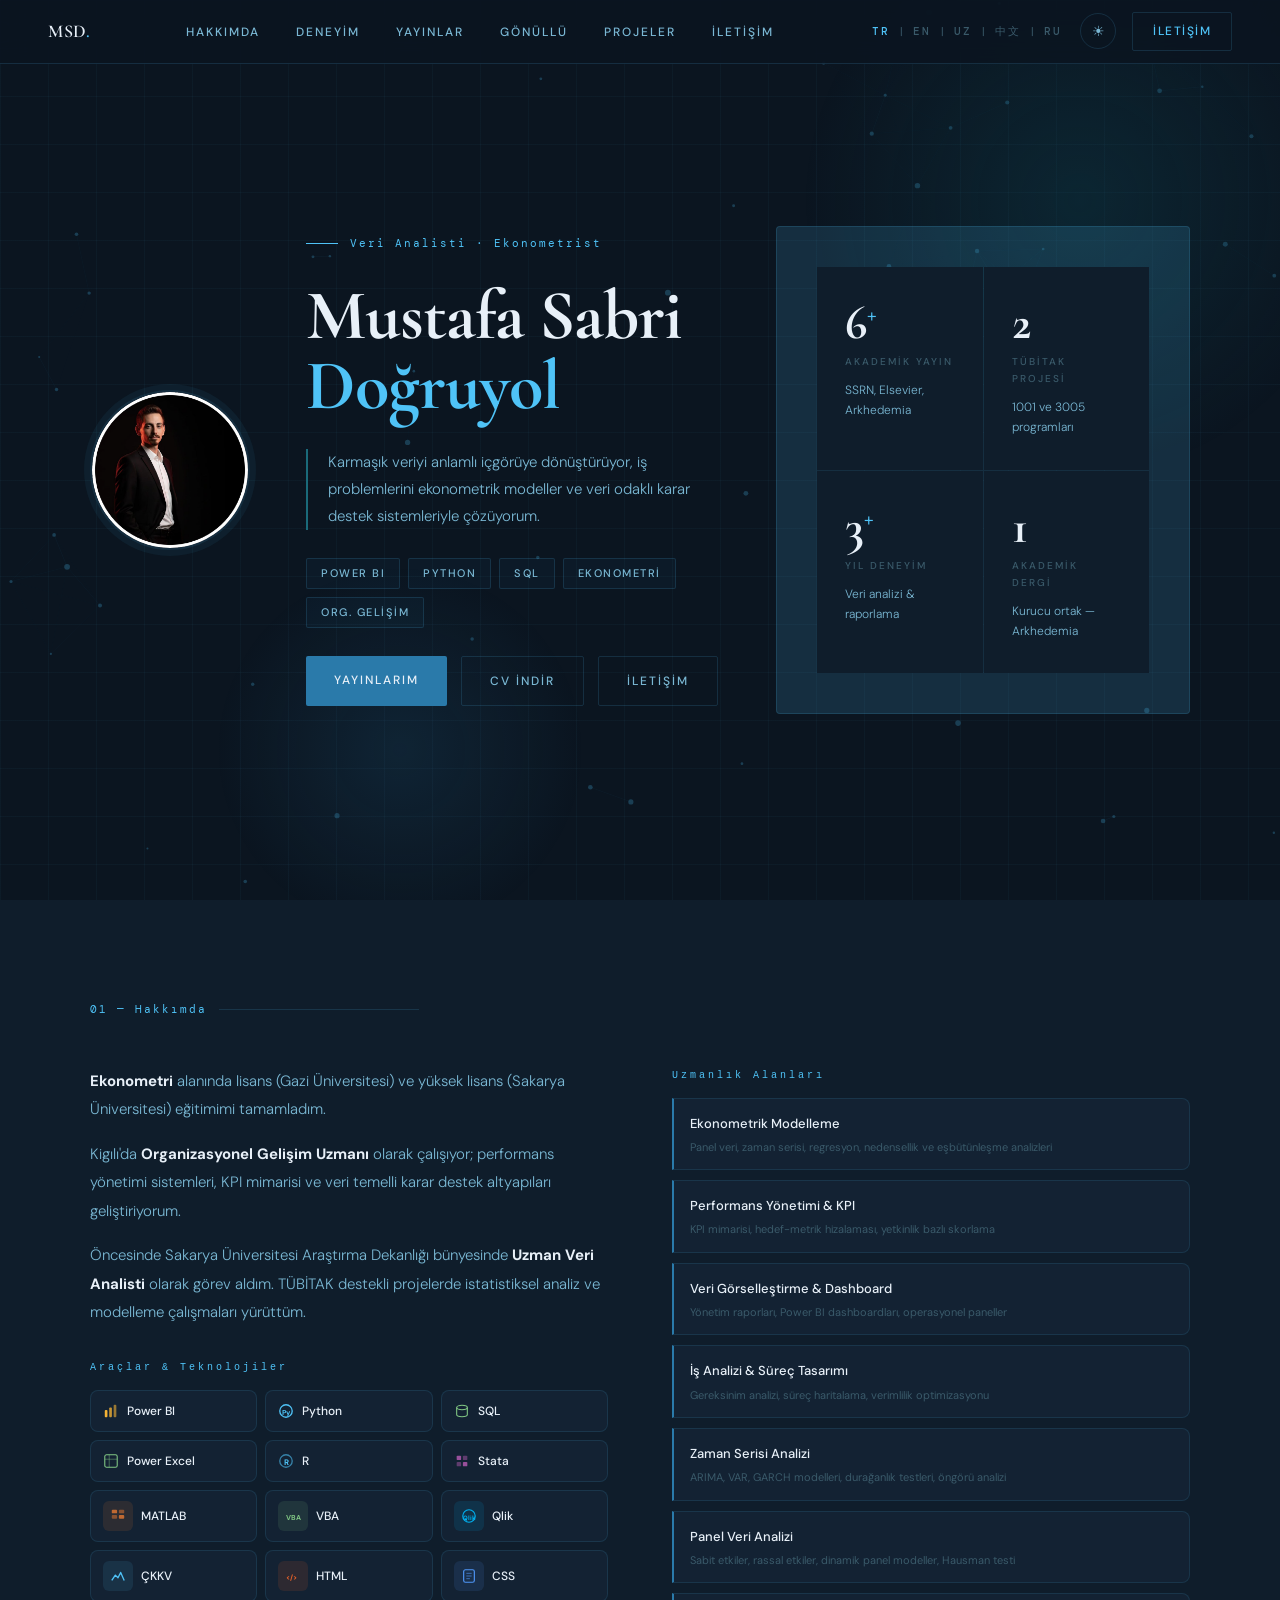
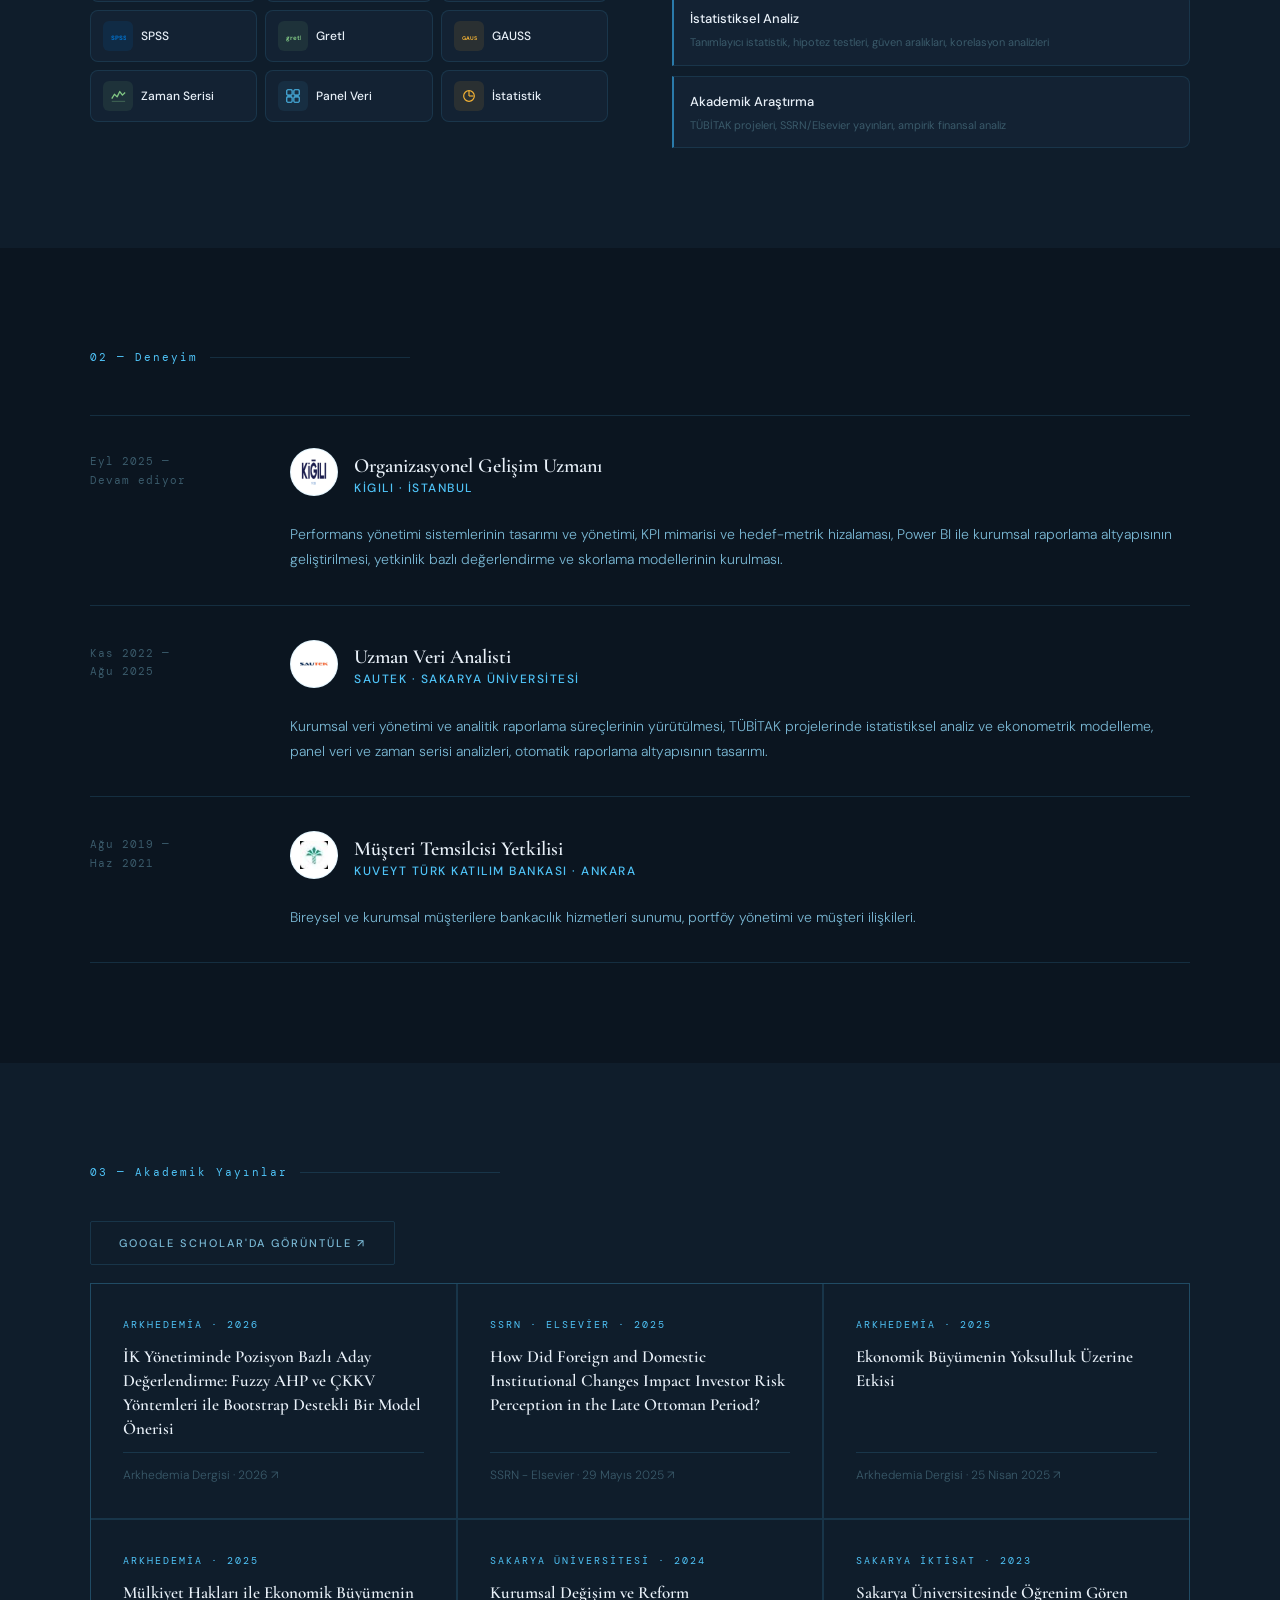
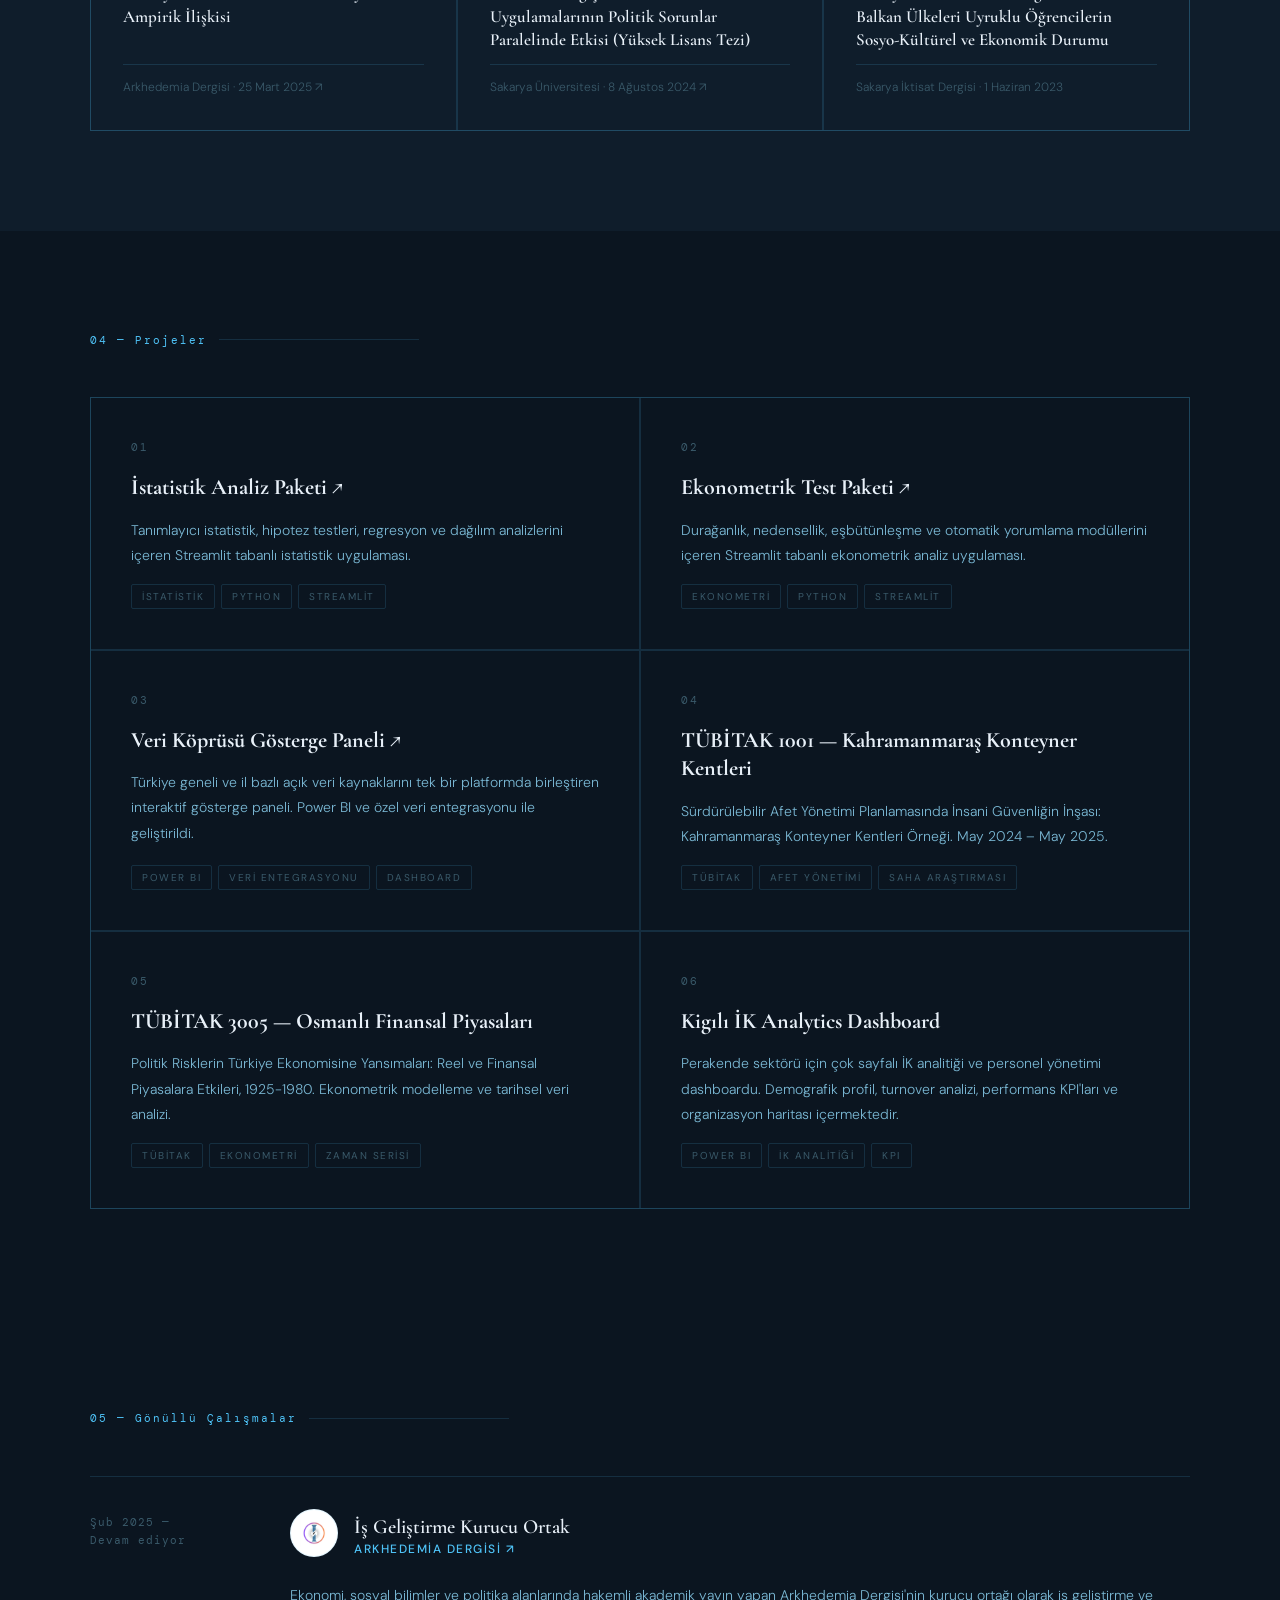
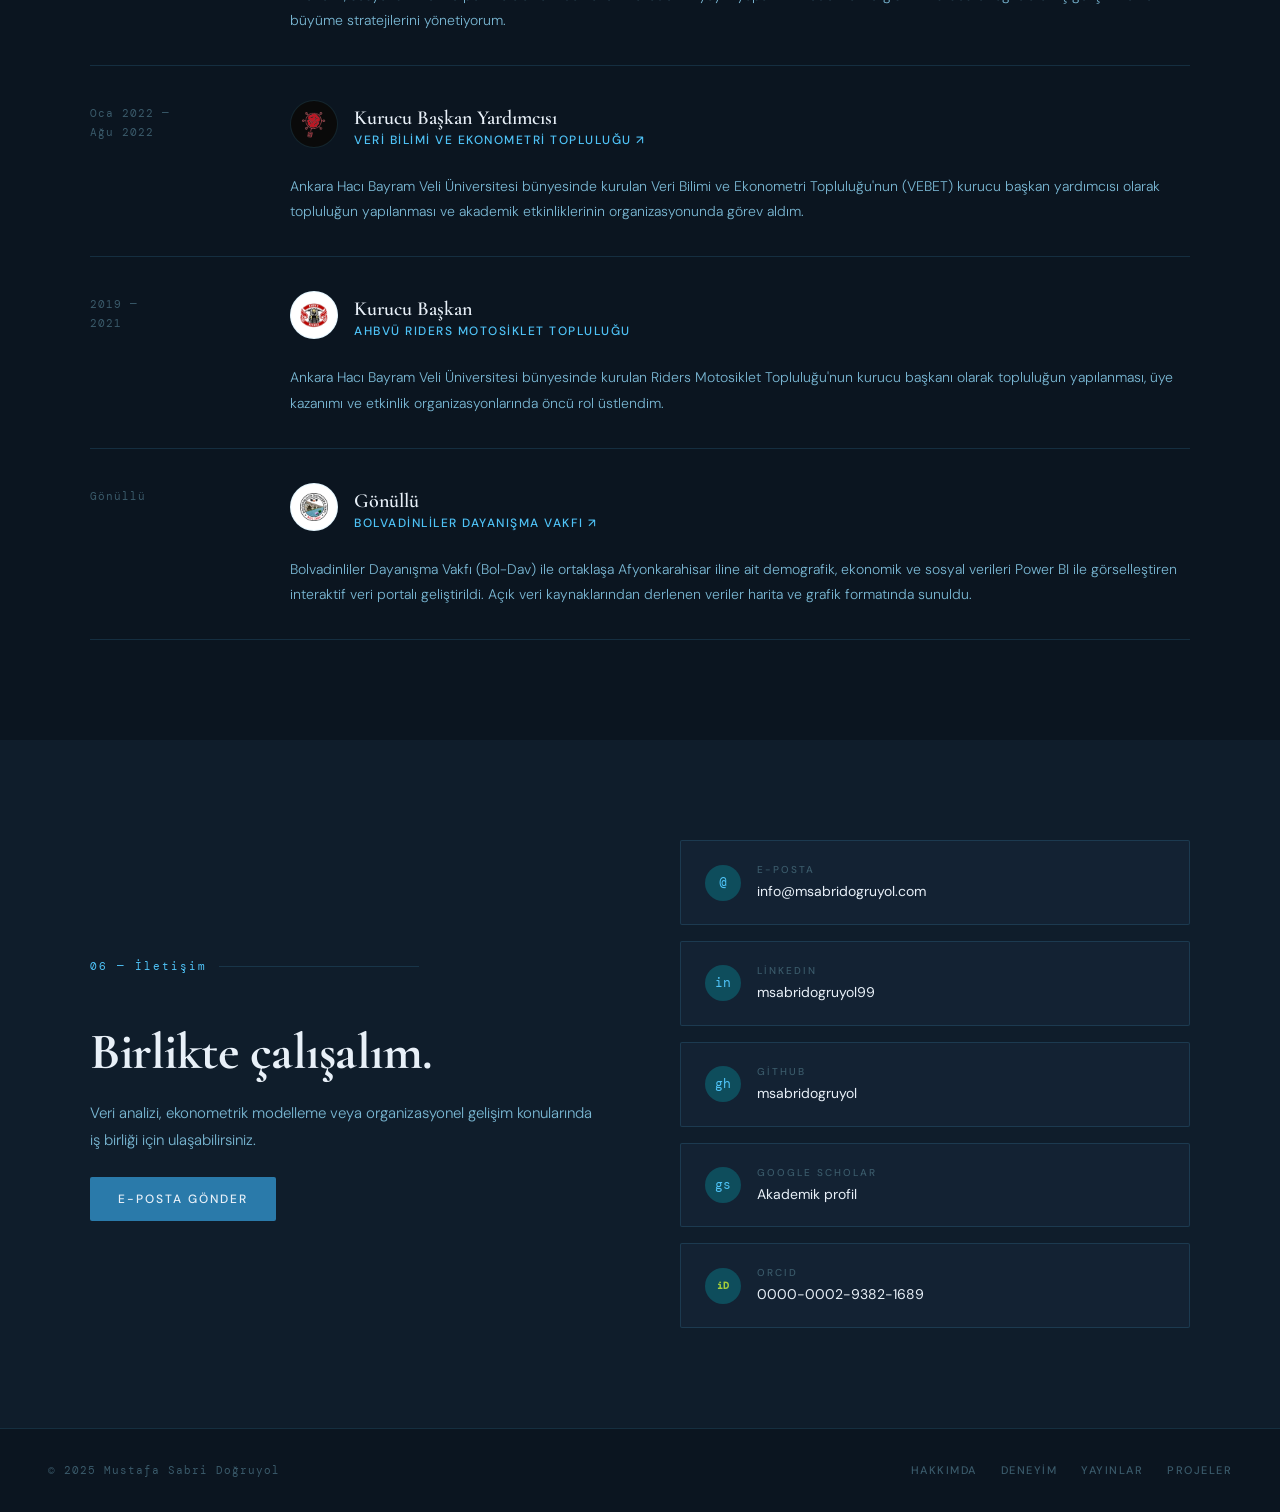
==== index.html @ b6ec9f07 "Update index.html" ====
<!DOCTYPE html>
<html lang="tr">
<head>
<meta charset="UTF-8">
<meta http-equiv="Cache-Control" content="no-cache, no-store, must-revalidate">
<meta http-equiv="Pragma" content="no-cache">
<meta http-equiv="Expires" content="0">
<meta name="viewport" content="width=device-width, initial-scale=1.0">
<title>Mustafa Sabri Doğruyol — Veri Analisti & Ekonometrist</title>
<meta name="description" content="Mustafa Sabri Doğruyol — Veri Analisti ve Ekonometrist. Kigılı Organizasyonel Gelişim Uzmanı, TÜBİTAK araştırmacısı, akademik yayın sahibi. Power BI, Python, SQL, ekonometrik modelleme uzmanlığı.">
<meta name="keywords" content="Mustafa Sabri Doğruyol, veri analisti, ekonometrist, Power BI, Python, organizasyonel gelişim, Kigılı, TÜBİTAK">
<meta name="author" content="Mustafa Sabri Doğruyol">
<meta property="og:title" content="Mustafa Sabri Doğruyol — Veri Analisti & Ekonometrist">
<meta property="og:description" content="Veri Analisti ve Ekonometrist. TÜBİTAK araştırmacısı, akademik yayın sahibi.">
<meta property="og:url" content="https://msabridogruyol.com">
<meta property="og:type" content="website">
<link rel="icon" type="image/x-icon" href="favicon.ico">
<link rel="preconnect" href="https://fonts.googleapis.com">
<link href="https://fonts.googleapis.com/css2?family=Cormorant+Garamond:wght@300;400;600;700&family=DM+Sans:wght@300;400;500&family=DM+Mono:wght@400&display=swap" rel="stylesheet">
<style>
:root {
  --bg:       #0b1520;
  --bg2:      #0f1d2b;
  --bg3:      #132233;
  --teal:     #0e4d5c;
  --teal2:    #1a6a7a;
  --blue:     #2a7aaa;
  --accent:   #4fc3f7;
  --green:    #81c784;
  --text:     #e8f0f8;
  --muted:    #7ab8d4;
  --faint:    #3a5a6a;
  --border:   rgba(79,195,247,0.15);
  --serif:    'Cormorant Garamond', serif;
  --sans:     'DM Sans', sans-serif;
  --mono:     'DM Mono', monospace;
}

*, *::before, *::after { margin:0; padding:0; box-sizing:border-box; }

html { scroll-behavior: smooth; }

body {
  background: var(--bg);
  color: var(--text);
  font-family: var(--sans);
  font-size: 15px;
  line-height: 1.7;
  overflow-x: hidden;
  transition: background 0.3s, color 0.3s;
}

/* Light mode */
body.light {
  --bg: #f0f4f8;
  --bg2: #e4ecf4;
  --bg3: #d8e4f0;
  --text: #0f1923;
  --muted: #2a5a7a;
  --faint: #5a8aa0;
  --border: rgba(42,122,170,0.2);
  --teal: #cce4f0;
  --teal2: #7ab8d4;
  --blue: #2a7aaa;
  --accent: #1a6a9a;
}

body.light .tool-card-sk { background: #ffffff !important; border-color: rgba(42,122,170,0.2) !important; }
body.light .stats-card { background: #d8e4f0 !important; }
body.light .stat-block { background: #e4ecf4 !important; }
body.light .stat-block:hover { background: #d8e4f0 !important; }
body.light .pub-card { background: #ffffff !important; }
body.light .pub-card:hover { background: #e4ecf4 !important; }
body.light .proj-card { background: #f0f4f8 !important; }
body.light .proj-card:hover { background: #e4ecf4 !important; }
body.light .contact-link { background: #e4ecf4 !important; }
body.light .contact-link:hover { background: #d8e4f0 !important; }
body.light .exp-logo { border-color: rgba(42,122,170,0.2) !important; }
body.light .hero { background: #e8f0f8 !important; }
body.light .about { background: #e4ecf4 !important; }
body.light .pubs, body.light .contact { background: #e4ecf4 !important; }
body.light .stat-num { color: #0f1923 !important; }
body.light .pub-title, body.light .proj-title { color: #0f1923 !important; }
body.light .exp-title { color: #0f1923 !important; }
body.light .pub-source, body.light .proj-desc { color: #3a6a8a !important; }
body.light .exp-desc { color: #3a6a8a !important; }
body.light .stat-lbl, body.light .stat-desc { color: #3a6a8a !important; }
body.light .proj-tag { color: #2a5a7a !important; border-color: rgba(42,122,170,0.3) !important; }
body.light .exp-area-title { color: #0f1923 !important; }
body.light .exp-area-desc { color: #3a6a8a !important; }
body.light .tool-name-sk { color: #0f1923 !important; }
body.light .tool-type-sk { color: #5a8aa0 !important; }
body.light [style*="color:#e8f0f8"] { color: #0f1923 !important; }
body.light [style*="color:#7ab8d4"] { color: #2a5a7a !important; }
body.light [style*="color:#3a5a6a"] { color: #4a7a9a !important; }
body.light [style*="background:#132233"] { background: #ffffff !important; }
body.light [style*="background:#0f1923"] { background: #f0f4f8 !important; }
body.light [style*="background:#0f1d2b"] { background: #e4ecf4 !important; }
body.light footer { background: #e4ecf4; border-color: rgba(42,122,170,0.15); }

/* Particle canvas */
#particle-canvas {
  position: fixed;
  top: 0; left: 0;
  width: 100%; height: 100%;
  pointer-events: none;
  z-index: 0;
  opacity: 0.4;
  transition: opacity 0.3s;
}

body.light #particle-canvas {
  opacity: 0.7;
}

/* Scroll reveal */
.reveal {
  opacity: 0;
  transform: translateY(30px);
  transition: opacity 0.7s ease, transform 0.7s ease;
}

.reveal.visible {
  opacity: 1;
  transform: translateY(0);
}

/* Theme toggle button */
.theme-btn {
  width: 36px;
  height: 36px;
  border-radius: 50%;
  border: 1px solid var(--border);
  background: transparent;
  color: var(--muted);
  cursor: pointer;
  display: flex;
  align-items: center;
  justify-content: center;
  font-size: 14px;
  transition: all 0.2s;
  flex-shrink: 0;
}

.theme-btn:hover {
  border-color: var(--accent);
  color: var(--accent);
}

/* Mobile menu */
.hamburger {
  display: none;
  flex-direction: column;
  gap: 5px;
  cursor: pointer;
  padding: 4px;
  background: none;
  border: none;
}

.hamburger span {
  display: block;
  width: 22px;
  height: 2px;
  background: var(--muted);
  border-radius: 2px;
  transition: all 0.3s;
}

.hamburger.open span:nth-child(1) { transform: rotate(45deg) translate(5px, 5px); }
.hamburger.open span:nth-child(2) { opacity: 0; }
.hamburger.open span:nth-child(3) { transform: rotate(-45deg) translate(5px, -5px); }

@media (max-width: 768px) {
  .hamburger { display: flex; }
  .nav-links { display: none; flex-direction: column; position: absolute; top: 64px; left: 0; right: 0; background: var(--bg2); border-bottom: 1px solid var(--border); padding: 16px 24px; gap: 16px; z-index: 99; }
  .nav-links.open { display: flex; }
  .nav-links li { list-style: none; }

  /* Hero */
  .hero { padding: 100px 20px 60px; }
  .hero-inner { grid-template-columns: 1fr !important; gap: 40px; }
  .hero-photo { width: 100px; height: 100px; margin: 0 auto; }
  .hero-name { font-size: 42px; }
  .hero-actions { flex-direction: row; flex-wrap: wrap; gap: 8px; }
  .hero-actions .btn { flex: 1; min-width: 110px; padding: 10px 14px; font-size: 11px; text-align: center; justify-content: center; }
  .hero-right { display: none; }
  .hero-pills { gap: 6px; }

  /* Sections */
  section { padding: 60px 20px; }
  .section-inner { padding: 0; }

  /* About */
  .about-grid, [style*="grid-template-columns:1fr 1fr"], [style*="grid-template-columns: 1fr 1fr"] {
    grid-template-columns: 1fr !important;
    gap: 32px !important;
  }
  [style*="display:grid"][style*="grid-template-columns"] { grid-template-columns: 1fr !important; }

  /* Experience */
  .exp-item { grid-template-columns: 1fr !important; gap: 8px; }
  .exp-date { font-size: 11px; }

  /* Publications */
  .pub-grid { grid-template-columns: 1fr !important; }

  /* Projects */
  .proj-grid { grid-template-columns: 1fr !important; }
  .proj-card[style*="grid-column:span 2"] { grid-column: span 1 !important; }

  /* Contact */
  .contact-grid { grid-template-columns: 1fr !important; gap: 40px; }

  /* Footer */
  footer { flex-direction: column; gap: 16px; text-align: center; padding: 24px 20px; }

  /* Nav */
  nav { padding: 0 16px; }
  .nav-cta { display: none; }
  .lang-toggle { display: none; }
  .theme-btn { width: 28px; height: 28px; font-size: 12px; }
}

@media (max-width: 480px) {
  .hero-name { font-size: 34px; }
  .hero-actions .btn { flex: 1 1 calc(50% - 8px); }
  .stats-card { grid-template-columns: 1fr 1fr; }
  .stat-num { font-size: 36px; }
  .tools-grid-sk { grid-template-columns: 1fr 1fr; }
}

/* ── SCROLLBAR ── */
::-webkit-scrollbar { width: 4px; }
::-webkit-scrollbar-track { background: var(--bg); }
::-webkit-scrollbar-thumb { background: var(--teal2); border-radius: 2px; }

/* ── NAV ── */
nav {
  position: fixed;
  top: 0; left: 0; right: 0;
  z-index: 100;
  padding: 0 48px;
  height: 64px;
  display: flex;
  align-items: center;
  justify-content: space-between;
  background: rgba(11,21,32,0.85);
  backdrop-filter: blur(12px);
  border-bottom: 1px solid var(--border);
}

.nav-logo {
  font-family: var(--serif);
  font-size: 18px;
  font-weight: 600;
  color: var(--text);
  text-decoration: none;
  letter-spacing: 0.5px;
}

.nav-logo span { color: var(--accent); }

.nav-links {
  display: flex;
  gap: 36px;
  list-style: none;
}

.nav-links a {
  font-size: 12px;
  letter-spacing: 2px;
  text-transform: uppercase;
  color: var(--muted);
  text-decoration: none;
  transition: color 0.2s;
  font-weight: 500;
}

.nav-links a:hover { color: var(--accent); }

.nav-cta {
  font-size: 12px;
  letter-spacing: 1.5px;
  text-transform: uppercase;
  color: var(--accent);
  border: 1px solid var(--border);
  padding: 8px 20px;
  border-radius: 2px;
  text-decoration: none;
  transition: all 0.2s;
  font-weight: 500;
}

.nav-cta:hover {
  background: var(--accent);
  color: var(--bg);
}

.lang-toggle { display:flex; align-items:center; gap:8px; }

.lang-btn {
  font-family: var(--mono);
  font-size: 11px;
  letter-spacing: 2px;
  color: var(--faint);
  background: none;
  border: none;
  cursor: pointer;
  padding: 4px 2px;
  transition: color 0.2s;
  font-weight: 500;
}

.lang-btn:hover { color: var(--muted); }
.lang-btn.active { color: var(--accent); }

.lang-toggle {
  display: flex;
  align-items: center;
  gap: 8px;
}

.lang-btn {
  font-family: var(--mono);
  font-size: 11px;
  letter-spacing: 2px;
  color: var(--faint);
  background: none;
  border: none;
  cursor: pointer;
  padding: 4px 2px;
  transition: color 0.2s;
  font-weight: 500;
}

.lang-btn:hover { color: var(--muted); }
.lang-btn.active { color: var(--accent); }

/* ── HERO ── */
.hero {
  min-height: 100vh;
  display: flex;
  align-items: center;
  padding: 120px 48px 80px;
  position: relative;
  overflow: hidden;
}

.hero-bg {
  position: absolute;
  inset: 0;
  background-image:
    linear-gradient(rgba(79,195,247,0.04) 1px, transparent 1px),
    linear-gradient(90deg, rgba(79,195,247,0.04) 1px, transparent 1px);
  background-size: 48px 48px;
  pointer-events: none;
}

.hero-glow {
  position: absolute;
  width: 600px;
  height: 600px;
  border-radius: 50%;
  background: radial-gradient(circle, rgba(14,77,92,0.3) 0%, transparent 65%);
  top: -100px;
  right: -100px;
  pointer-events: none;
}

.hero-glow2 {
  position: absolute;
  width: 400px;
  height: 400px;
  border-radius: 50%;
  background: radial-gradient(circle, rgba(42,122,170,0.15) 0%, transparent 65%);
  bottom: -50px;
  left: 200px;
  pointer-events: none;
}

.hero-inner {
  position: relative;
  z-index: 1;
  max-width: 1100px;
  width: 100%;
  margin: 0 auto;
  display: grid;
  grid-template-columns: auto 1fr 1fr;
  gap: 56px;
  align-items: center;
}

.hero-photo {
  width: 160px;
  height: 160px;
  border-radius: 50%;
  overflow: hidden;
  border: 2px solid var(--border);
  flex-shrink: 0;
  box-shadow: 0 0 0 6px rgba(79,195,247,0.06);
}

.hero-photo img {
  width: 100%;
  height: 100%;
  object-fit: cover;
  object-position: center top;
  filter: grayscale(15%);
  transition: filter 0.3s;
}

.hero-photo:hover img { filter: grayscale(0%); }

.hero-left { display: flex; flex-direction: column; gap: 28px; }

.hero-eyebrow {
  display: flex;
  align-items: center;
  gap: 12px;
  font-family: var(--mono);
  font-size: 11px;
  color: var(--accent);
  letter-spacing: 2px;
  opacity: 0;
  animation: fadeUp 0.6s 0.2s forwards;
}

.hero-eyebrow::before {
  content: '';
  width: 32px;
  height: 1px;
  background: var(--accent);
}

.hero-name {
  font-family: var(--serif);
  font-size: clamp(42px, 5.5vw, 80px);
  font-weight: 700;
  line-height: 1.0;
  color: var(--text);
  letter-spacing: -1px;
  opacity: 0;
  animation: fadeUp 0.6s 0.35s forwards;
}

.hero-name em {
  font-style: normal;
  color: var(--accent);
  display: block;
}

.hero-desc {
  font-size: 15px;
  color: var(--muted);
  line-height: 1.8;
  max-width: 480px;
  font-weight: 300;
  border-left: 2px solid var(--teal2);
  padding-left: 20px;
  opacity: 0;
  animation: fadeUp 0.6s 0.5s forwards;
}

.hero-pills {
  display: flex;
  flex-wrap: wrap;
  gap: 8px;
  opacity: 0;
  animation: fadeUp 0.6s 0.65s forwards;
}

.pill {
  font-size: 11px;
  letter-spacing: 1.5px;
  text-transform: uppercase;
  color: var(--muted);
  border: 1px solid var(--border);
  padding: 5px 14px;
  border-radius: 2px;
  background: rgba(42,122,170,0.06);
  font-weight: 500;
}

.hero-actions {
  display: flex;
  gap: 14px;
  flex-wrap: wrap;
  opacity: 0;
  animation: fadeUp 0.6s 0.8s forwards;
}

.btn {
  font-size: 12px;
  letter-spacing: 2px;
  text-transform: uppercase;
  font-weight: 500;
  padding: 14px 28px;
  border-radius: 2px;
  text-decoration: none;
  transition: all 0.2s;
  font-family: var(--sans);
  cursor: pointer;
  border: none;
}

.btn-filled {
  background: var(--blue);
  color: var(--text);
}

.btn-filled:hover { background: var(--accent); color: var(--bg); }

.btn-outline {
  background: transparent;
  color: var(--muted);
  border: 1px solid var(--border);
}

.btn-outline:hover { border-color: var(--accent); color: var(--accent); }

/* Hero right — stats card */
.hero-right {
  opacity: 0;
  animation: fadeIn 0.8s 0.9s forwards;
}

.stats-card {
  background: var(--bg2);
  border: 1px solid var(--border);
  border-radius: 4px;
  padding: 40px;
  display: grid;
  grid-template-columns: 1fr 1fr;
  gap: 1px;
  background: var(--border);
  overflow: hidden;
}

.stat-block {
  background: var(--bg2);
  padding: 32px 28px;
  display: flex;
  flex-direction: column;
  gap: 6px;
}

.stat-block:hover { background: var(--bg3); }

.stat-num {
  font-family: var(--serif);
  font-size: 48px;
  font-weight: 700;
  color: var(--text);
  line-height: 1;
}

.stat-num sup {
  font-size: 24px;
  color: var(--accent);
  vertical-align: super;
}

.stat-lbl {
  font-size: 10px;
  letter-spacing: 2px;
  text-transform: uppercase;
  color: var(--faint);
  font-weight: 500;
}

.stat-desc {
  font-size: 12px;
  color: var(--muted);
  margin-top: 4px;
  font-weight: 300;
}

/* ── SECTION COMMON ── */
section { padding: 100px 48px; }

.section-inner {
  max-width: 1100px;
  margin: 0 auto;
}

.section-label {
  display: flex;
  align-items: center;
  gap: 12px;
  font-family: var(--mono);
  font-size: 11px;
  color: var(--accent);
  letter-spacing: 2px;
  margin-bottom: 48px;
}

.section-label::after {
  content: '';
  flex: 1;
  height: 1px;
  background: var(--border);
  max-width: 200px;
}

.section-title {
  font-family: var(--serif);
  font-size: clamp(32px, 4vw, 52px);
  font-weight: 700;
  color: var(--text);
  line-height: 1.1;
  margin-bottom: 16px;
  letter-spacing: -0.5px;
}

.section-sub {
  font-size: 15px;
  color: var(--muted);
  font-weight: 300;
  max-width: 560px;
  margin-bottom: 56px;
  line-height: 1.8;
}

/* ── ABOUT ── */
.about { background: var(--bg2); }

.about-grid-3 {
  grid-template-columns: 1fr 1fr 1fr !important;
  gap: 48px;
}

.tools-grid-sk {
  display: grid;
  grid-template-columns: 1fr 1fr;
  gap: 8px;
}

.tool-card-sk {
  background: #132233;
  border: 1px solid rgba(79,195,247,0.12);
  border-radius: 8px;
  padding: 12px 14px;
  display: flex;
  align-items: center;
  gap: 10px;
}

.tool-icon-sk {
  width: 30px;
  height: 30px;
  border-radius: 6px;
  display: flex;
  align-items: center;
  justify-content: center;
  flex-shrink: 0;
}

/* 3D tilt effect */
.tool-card-sk {
  transform-style: preserve-3d;
  transition: transform 0.15s ease, box-shadow 0.15s ease, border-color 0.15s ease;
  cursor: default;
}

.tool-card-sk:hover {
  border-color: rgba(79,195,247,0.4);
  box-shadow: 0 8px 24px rgba(0,0,0,0.3), 0 0 0 1px rgba(79,195,247,0.15);
}

.tool-icon-sk {
  transition: transform 0.15s ease;
}

.tool-card-sk:hover .tool-icon-sk {
  transform: translateZ(8px) scale(1.15);
}

.tool-name-sk {
  font-size: 12px;
  font-weight: 500;
  color: #e8f0f8;
}

.tool-type-sk {
  font-size: 10px;
  color: #3a5a6a;
  margin-top: 1px;
}

.expertise-list {
  display: flex;
  flex-direction: column;
  gap: 8px;
}

.exp-area-card {
  background: #132233;
  border: 1px solid rgba(79,195,247,0.12);
  border-left: 2px solid #2a7aaa;
  border-radius: 0 8px 8px 0;
  padding: 12px 16px;
}

.exp-area-title {
  font-size: 12px;
  font-weight: 500;
  color: #e8f0f8;
  margin-bottom: 3px;
}

.exp-area-desc {
  font-size: 11px;
  color: #3a5a6a;
  line-height: 1.5;
}

.about-grid {
  display: grid;
  grid-template-columns: 1fr 1fr;
  gap: 80px;
  align-items: start;
}

.about-text p {
  font-size: 15px;
  color: var(--muted);
  line-height: 1.9;
  font-weight: 300;
  margin-bottom: 20px;
}

.about-text p strong {
  color: var(--text);
  font-weight: 500;
}

.skills-list {
  display: flex;
  flex-direction: column;
  gap: 16px;
}

.skill-item {
  display: flex;
  flex-direction: column;
  gap: 6px;
}

.skill-name {
  display: flex;
  justify-content: space-between;
  font-size: 12px;
  letter-spacing: 1px;
  text-transform: uppercase;
  color: var(--muted);
  font-weight: 500;
}

.skill-bar {
  height: 2px;
  background: var(--border);
  border-radius: 1px;
  overflow: hidden;
}

.skill-fill {
  height: 100%;
  background: linear-gradient(90deg, var(--teal2), var(--accent));
  border-radius: 1px;
  width: 0% !important;
  transition: width 1.2s cubic-bezier(0.4, 0, 0.2, 1);
}

.skill-fill.animated {
  width: var(--target-width) !important;
}

/* ── EXPERIENCE ── */
.exp-list { display: flex; flex-direction: column; gap: 2px; }

.exp-item {
  display: grid;
  grid-template-columns: 160px 1fr;
  gap: 40px;
  padding: 32px 0;
  border-bottom: 1px solid var(--border);
  align-items: start;
}

.exp-item:first-child { border-top: 1px solid var(--border); }

.exp-date {
  font-family: var(--mono);
  font-size: 11px;
  color: var(--faint);
  letter-spacing: 1px;
  padding-top: 4px;
}

.exp-content { display: flex; flex-direction: column; gap: 8px; }

.exp-title {
  font-family: var(--serif);
  font-size: 20px;
  font-weight: 600;
  color: var(--text);
  line-height: 1.2;
}

.exp-logo {
  width: 40px;
  height: 40px;
  border-radius: 50%;
  overflow: hidden;
  border: 1px solid var(--border);
  background: var(--bg3);
  flex-shrink: 0;
  display: flex;
  align-items: center;
  justify-content: center;
  margin-bottom: 8px;
}

.exp-logo img {
  width: 100%;
  height: 100%;
  object-fit: contain;
  padding: 4px;
}

.exp-logo {
  width: 48px;
  height: 48px;
  border-radius: 50%;
  border: 1px solid var(--border);
  background: #fff;
  display: flex;
  align-items: center;
  justify-content: center;
  overflow: hidden;
  flex-shrink: 0;
  margin-right: 16px;
}

.exp-logo img {
  width: 36px;
  height: 36px;
  object-fit: contain;
}

.exp-header {
  display: flex;
  align-items: center;
  margin-bottom: 6px;
}

.exp-company {
  font-size: 12px;
  letter-spacing: 1.5px;
  text-transform: uppercase;
  color: var(--accent);
  font-weight: 500;
}

.exp-desc {
  font-size: 14px;
  color: var(--muted);
  line-height: 1.8;
  font-weight: 300;
  margin-top: 4px;
}

/* ── PUBLICATIONS ── */
.pubs { background: var(--bg2); }

.pub-grid {
  display: grid;
  grid-template-columns: repeat(auto-fill, minmax(320px, 1fr));
  gap: 2px;
  background: var(--border);
  border: 1px solid var(--border);
}

.pub-card {
  background: var(--bg2);
  padding: 32px;
  display: flex;
  flex-direction: column;
  gap: 12px;
  transition: background 0.2s;
  cursor: default;
}

.pub-card:hover { background: var(--bg3); }

.pub-tag {
  font-family: var(--mono);
  font-size: 10px;
  letter-spacing: 2px;
  color: var(--accent);
  text-transform: uppercase;
}

.pub-title {
  font-family: var(--serif);
  font-size: 17px;
  font-weight: 600;
  color: var(--text);
  line-height: 1.4;
}

.pub-source {
  font-size: 12px;
  color: var(--faint);
  font-weight: 300;
  margin-top: auto;
  padding-top: 12px;
  border-top: 1px solid var(--border);
}

/* ── PROJECTS ── */
.proj-grid {
  display: grid;
  grid-template-columns: 1fr 1fr;
  gap: 2px;
  background: var(--border);
  border: 1px solid var(--border);
}

.proj-card {
  background: var(--bg);
  padding: 40px;
  display: flex;
  flex-direction: column;
  gap: 16px;
  transition: background 0.2s;
}

.proj-card:hover { background: var(--bg3); }

.proj-num {
  font-family: var(--mono);
  font-size: 11px;
  color: var(--faint);
  letter-spacing: 2px;
}

.proj-title {
  font-family: var(--serif);
  font-size: 22px;
  font-weight: 700;
  color: var(--text);
  line-height: 1.3;
}

.proj-desc {
  font-size: 14px;
  color: var(--muted);
  line-height: 1.8;
  font-weight: 300;
}

.proj-tags {
  display: flex;
  flex-wrap: wrap;
  gap: 6px;
  margin-top: auto;
}

.proj-tag {
  font-size: 10px;
  letter-spacing: 1.5px;
  text-transform: uppercase;
  color: var(--faint);
  border: 1px solid var(--border);
  padding: 3px 10px;
  border-radius: 2px;
}

/* ── CONTACT ── */
.contact { background: var(--bg2); }

.contact-grid {
  display: grid;
  grid-template-columns: 1fr 1fr;
  gap: 80px;
  align-items: center;
}

.contact-text .section-title { margin-bottom: 20px; }

.contact-text p {
  font-size: 15px;
  color: var(--muted);
  font-weight: 300;
  line-height: 1.8;
  margin-bottom: 32px;
}

.contact-links {
  display: flex;
  flex-direction: column;
  gap: 16px;
}

.contact-link {
  display: flex;
  align-items: center;
  gap: 16px;
  padding: 20px 24px;
  background: var(--bg3);
  border: 1px solid var(--border);
  border-radius: 2px;
  text-decoration: none;
  transition: all 0.2s;
}

.contact-link:hover {
  border-color: var(--accent);
  background: rgba(79,195,247,0.04);
}

.contact-link-icon {
  width: 36px;
  height: 36px;
  border-radius: 50%;
  background: var(--teal);
  display: flex;
  align-items: center;
  justify-content: center;
  font-size: 13px;
  color: var(--accent);
  font-family: var(--mono);
  flex-shrink: 0;
}

.contact-link-info { display: flex; flex-direction: column; gap: 2px; }

.contact-link-label {
  font-size: 10px;
  letter-spacing: 2px;
  text-transform: uppercase;
  color: var(--faint);
  font-weight: 500;
}

.contact-link-val {
  font-size: 14px;
  color: var(--text);
  font-weight: 400;
}

/* ── FOOTER ── */
footer {
  padding: 32px 48px;
  border-top: 1px solid var(--border);
  display: flex;
  align-items: center;
  justify-content: space-between;
}

.footer-copy {
  font-family: var(--mono);
  font-size: 11px;
  color: var(--faint);
  letter-spacing: 1px;
}

.footer-links {
  display: flex;
  gap: 24px;
}

.footer-links a {
  font-size: 11px;
  letter-spacing: 1.5px;
  text-transform: uppercase;
  color: var(--faint);
  text-decoration: none;
  transition: color 0.2s;
  font-weight: 500;
}

.footer-links a:hover { color: var(--accent); }

/* ── ANIMATIONS ── */
@keyframes fadeUp {
  from { opacity: 0; transform: translateY(20px); }
  to   { opacity: 1; transform: translateY(0); }
}

@keyframes fadeIn {
  from { opacity: 0; }
  to   { opacity: 1; }
}

/* ── MOBILE ── */
@media (max-width: 768px) {
  nav { padding: 0 20px; }
  .nav-links { display: none; }
  section { padding: 70px 20px; }
  .hero { padding: 100px 20px 60px; }
  .hero-inner { grid-template-columns: 1fr; gap: 48px; }
  .hero-photo { width: 120px; height: 120px; }
  .hero-inner { grid-template-columns: auto 1fr; }
  .hero-right { display: none; }
  .about-grid { grid-template-columns: 1fr; gap: 48px; }
  .about-grid-3 { grid-template-columns: 1fr !important; }
  .exp-item { grid-template-columns: 1fr; gap: 8px; }
  .proj-grid { grid-template-columns: 1fr; }
  .contact-grid { grid-template-columns: 1fr; gap: 48px; }
  footer { flex-direction: column; gap: 16px; text-align: center; }
  .hero-name { font-size: 42px; }
}
</style>
</head>
<body>

<!-- NAV -->
<canvas id="particle-canvas"></canvas>
<nav>
  <a href="#" class="nav-logo">MSD<span>.</span></a>
  <ul class="nav-links">
    <li><a href="#hakkimda">Hakkımda</a></li>
    <li><a href="#deneyim">Deneyim</a></li>
    <li><a href="#yayinlar">Yayınlar</a></li>
    <li><a href="#gonullu" data-tr="Gönüllü" data-en="Volunteer" data-uz="Ko'ngillilik" data-zh="志愿" data-ru="Волонтёрство">Gönüllü</a></li>
    <li><a href="#projeler">Projeler</a></li>
    <li><a href="#iletisim" data-tr="İletişim" data-en="Contact" data-uz="Aloqa" data-zh="联系" data-ru="Контакт">İletişim</a></li>
  </ul>
  <div style="display:flex;align-items:center;gap:16px;">
    <div class="lang-toggle">
      <button class="lang-btn active" onclick="setLang('tr')" id="btn-tr">TR</button>
      <span style="color:var(--faint);font-size:11px;">|</span>
      <button class="lang-btn" onclick="setLang('en')" id="btn-en">EN</button>
      <span style="color:var(--faint);font-size:11px;">|</span>
      <button class="lang-btn" onclick="setLang('uz')" id="btn-uz">UZ</button>
      <span style="color:var(--faint);font-size:11px;">|</span>
      <button class="lang-btn" onclick="setLang('zh')" id="btn-zh">中文</button>
      <span style="color:var(--faint);font-size:11px;">|</span>
      <button class="lang-btn" onclick="setLang('ru')" id="btn-ru">RU</button>
    </div>
    <button class="theme-btn" id="theme-btn" title="Tema değiştir">☀</button>
    <a href="#" onclick="window.location='mail'+'to:info@msabridogruyol.com'; return false;" class="nav-cta" data-tr="İletişim" data-en="Contact" data-uz="Aloqa" data-zh="联系" data-ru="Контакт">İletişim</a>
    <button class="hamburger" id="hamburger">
      <span></span><span></span><span></span>
    </button>
  </div>
</nav>

<!-- HERO -->
<section class="hero" id="hero">
  <div class="hero-bg"></div>
  <div class="hero-glow"></div>
  <div class="hero-glow2"></div>

  <div class="hero-inner">
    <div class="hero-photo"><img src="profil_daire.png" alt="Mustafa Sabri Doğruyol"></div>
    <div class="hero-left">
      <div class="hero-eyebrow" data-tr="Veri Analisti · Ekonometrist" data-en="Data Analyst · Econometrician" data-uz="Ma'lumotlar Analitiki · Ekonometrist" data-zh="数据分析师 · 计量经济学家" data-ru="Аналитик данных · Эконометрист" data-tr="Veri Analisti · Ekonometrist" data-en="Data Analyst · Econometrician" data-uz="Ma'lumotlar Analitiki · Ekonometrist" data-zh="数据分析师 · 计量经济学家" data-ru="Аналитик данных · Эконометрист">Veri Analisti · Ekonometrist</div>
      <h1 class="hero-name">
        Mustafa Sabri<br>
        <em>Doğruyol</em>
      </h1>
      <p class="hero-desc" data-tr="Karmaşık veriyi anlamlı içgörüye dönüştürüyor, iş problemlerini ekonometrik modeller ve veri odaklı karar destek sistemleriyle çözüyorum." data-en="I transform complex data into meaningful insights, solving business problems through econometric models and data-driven decision support systems." data-uz="Murakkab ma'lumotlarni mazmunli xulosalarga aylantiraman." data-zh="我将复杂数据转化为有意义的洞察。" data-ru="Я преобразую сложные данные в значимые выводы.">
        Karmaşık veriyi anlamlı içgörüye dönüştürüyor, iş problemlerini ekonometrik modeller ve veri odaklı karar destek sistemleriyle çözüyorum.
      </p>
      <div class="hero-pills">
        <span class="pill" data-tr="Power BI" data-en="Power BI" data-uz="Power BI" data-zh="Power BI" data-ru="Power BI">Power BI</span>
        <span class="pill" data-tr="Python" data-en="Python" data-uz="Python" data-zh="Python" data-ru="Python">Python</span>
        <span class="pill" data-tr="SQL" data-en="SQL" data-uz="SQL" data-zh="SQL" data-ru="SQL">SQL</span>
        <span class="pill" data-tr="Ekonometri" data-en="Econometrics" data-uz="Ekonometrika" data-zh="计量经济学" data-ru="Эконометрика">Ekonometri</span>
        <span class="pill" data-tr="Org. Gelişim" data-en="Org. Development" data-uz="Tashkiliy Rivojlanish" data-zh="组织发展" data-ru="Орг. развитие">Org. Gelişim</span>
      </div>
      <div class="hero-actions">
        <a href="#yayinlar" class="btn btn-filled" data-tr="Yayınlarım" data-en="Publications" data-uz="Nashrlarim" data-zh="我的出版物" data-ru="Публикации">Yayınlarım</a>
        <a href="cv.pdf" class="btn btn-outline" download data-tr="CV İndir" data-en="Download CV" data-uz="CV Yuklab olish" data-zh="下载简历" data-ru="Скачать CV">CV İndir</a>
        <a href="#" onclick="window.location='mail'+'to:info@msabridogruyol.com'; return false;" class="btn btn-outline" data-tr="İletişim" data-en="Contact" data-uz="Aloqa" data-zh="联系" data-ru="Контакт">İletişim</a>
      </div>
    </div>

    <div class="hero-right">
      <div class="stats-card">
        <div class="stat-block">
          <div class="stat-num">6<sup>+</sup></div>
          <div class="stat-lbl" data-tr="Akademik Yayın" data-en="Academic Publications" data-uz="Akademik Nashrlar" data-zh="学术出版物" data-ru="Академические публикации">Akademik Yayın</div>
          <div class="stat-desc" data-tr="SSRN, Elsevier, Arkhedemia" data-en="SSRN, Elsevier, Arkhedemia" data-uz="SSRN, Elsevier, Arkhedemia" data-zh="SSRN, Elsevier, Arkhedemia" data-ru="SSRN, Elsevier, Arkhedemia">SSRN, Elsevier, Arkhedemia</div>
        </div>
        <div class="stat-block">
          <div class="stat-num">2</div>
          <div class="stat-lbl" data-tr="TÜBİTAK Projesi" data-en="TÜBİTAK Projects" data-uz="TÜBİTAK Loyihalari" data-zh="TÜBİTAK项目" data-ru="Проекты TÜBİTAK">TÜBİTAK Projesi</div>
          <div class="stat-desc" data-tr="1001 ve 3005 programları" data-en="1001 and 3005 programs" data-uz="1001 va 3005 dasturlari" data-zh="1001和3005计划" data-ru="Программы 1001 и 3005">1001 ve 3005 programları</div>
        </div>
        <div class="stat-block">
          <div class="stat-num">3<sup>+</sup></div>
          <div class="stat-lbl" data-tr="Yıl Deneyim" data-en="Years Experience" data-uz="Yillik Tajriba" data-zh="年经验" data-ru="Лет опыта">Yıl Deneyim</div>
          <div class="stat-desc" data-tr="Veri analizi & raporlama" data-en="Data analysis & reporting" data-uz="Ma'lumotlar tahlili va hisobot" data-zh="数据分析和报告" data-ru="Анализ данных и отчётность">Veri analizi & raporlama</div>
        </div>
        <div class="stat-block">
          <div class="stat-num">1</div>
          <div class="stat-lbl" data-tr="Akademik Dergi" data-en="Academic Journal" data-uz="Akademik Jurnal" data-zh="学术期刊" data-ru="Академический журнал">Akademik Dergi</div>
          <div class="stat-desc" data-tr="Kurucu ortak — Arkhedemia" data-en="Co-founder — Arkhedemia" data-uz="Hammuassis — Arkhedemia" data-zh="联合创始人 — Arkhedemia" data-ru="Сооснователь — Arkhedemia">Kurucu ortak — Arkhedemia</div>
        </div>
      </div>
    </div>
  </div>
</section>

<!-- ABOUT -->
<section class="about" id="hakkimda">
  <div class="section-inner reveal">
    <div class="section-label" data-tr="01 — Hakkımda" data-en="01 — About" data-uz="01 — Haqimda" data-zh="01 — 关于我" data-ru="01 — Обо мне">01 — Hakkımda</div>
    <div class="about-two-col" style="display:grid; grid-template-columns:1fr 1fr; gap:64px; align-items:start;">

      <!-- Sol: Metin + Araçlar -->
      <div style="display:flex; flex-direction:column; gap:32px;">
        <div class="lang-content" data-lang="tr">
          <p style="font-size:15px;color:#7ab8d4;line-height:1.9;font-weight:300;margin-bottom:16px;"><strong style="color:#e8f0f8;">Ekonometri</strong> alanında lisans (Gazi Üniversitesi) ve yüksek lisans (Sakarya Üniversitesi) eğitimimi tamamladım.</p>
          <p style="font-size:15px;color:#7ab8d4;line-height:1.9;font-weight:300;margin-bottom:16px;">Kigılı'da <strong style="color:#e8f0f8;">Organizasyonel Gelişim Uzmanı</strong> olarak çalışıyor; performans yönetimi sistemleri, KPI mimarisi ve veri temelli karar destek altyapıları geliştiriyorum.</p>
          <p style="font-size:15px;color:#7ab8d4;line-height:1.9;font-weight:300;">Öncesinde Sakarya Üniversitesi Araştırma Dekanlığı bünyesinde <strong style="color:#e8f0f8;">Uzman Veri Analisti</strong> olarak görev aldım. TÜBİTAK destekli projelerde istatistiksel analiz ve modelleme çalışmaları yürüttüm.</p>
        </div>
        <div class="lang-content" data-lang="en" style="display:none">
          <p style="font-size:15px;color:#7ab8d4;line-height:1.9;font-weight:300;margin-bottom:16px;">I completed my undergraduate (<strong style="color:#e8f0f8;">Gazi University</strong>) and graduate (<strong style="color:#e8f0f8;">Sakarya University</strong>) education in <strong style="color:#e8f0f8;">Econometrics</strong>.</p>
          <p style="font-size:15px;color:#7ab8d4;line-height:1.9;font-weight:300;margin-bottom:16px;">At <strong style="color:#e8f0f8;">Kigılı</strong>, I work as an <strong style="color:#e8f0f8;">Organizational Development Specialist</strong>, designing performance management systems, KPI architecture, and data-driven decision support infrastructure.</p>
          <p style="font-size:15px;color:#7ab8d4;line-height:1.9;font-weight:300;">Previously, I served as a <strong style="color:#e8f0f8;">Senior Data Analyst</strong> at Sakarya University's Research Dean's Office, conducting statistical analysis and modeling in <strong style="color:#e8f0f8;">TÜBİTAK</strong>-funded projects.</p>
        </div>
        <div class="lang-content" data-lang="uz" style="display:none">
          <p style="font-size:15px;color:#7ab8d4;line-height:1.9;font-weight:300;margin-bottom:16px;">Men <strong style="color:#e8f0f8;">Ekonometrika</strong> bo'yicha bakalavr (Gazi Universiteti) va magistratura (Sakarya Universiteti) ta'limini tugatdim.</p>
          <p style="font-size:15px;color:#7ab8d4;line-height:1.9;font-weight:300;margin-bottom:16px;"><strong style="color:#e8f0f8;">Kigılı</strong>da Tashkiliy Rivojlanish Mutaxassisi sifatida ishlayman; ishlash boshqaruvi tizimlari va KPI arxitekturasini ishlab chiqaman.</p>
          <p style="font-size:15px;color:#7ab8d4;line-height:1.9;font-weight:300;">Ilgari Sakarya Universiteti Tadqiqot Dekanligi tarkibida <strong style="color:#e8f0f8;">Katta Ma'lumotlar Analitiki</strong> sifatida xizmat qildim.</p>
        </div>
        <div class="lang-content" data-lang="zh" style="display:none">
          <p style="font-size:15px;color:#7ab8d4;line-height:1.9;font-weight:300;margin-bottom:16px;">我完成了<strong style="color:#e8f0f8;">计量经济学</strong>本科（加齐大学）和硕士（萨卡里亚大学）学业。目前攻读运筹学硕士学位。</p>
          <p style="font-size:15px;color:#7ab8d4;line-height:1.9;font-weight:300;margin-bottom:16px;">在<strong style="color:#e8f0f8;">Kigılı</strong>担任<strong style="color:#e8f0f8;">组织发展专家</strong>，负责设计绩效管理系统和KPI架构。</p>
          <p style="font-size:15px;color:#7ab8d4;line-height:1.9;font-weight:300;">此前担任<strong style="color:#e8f0f8;">高级数据分析师</strong>，参与<strong style="color:#e8f0f8;">TÜBİTAK</strong>资助项目的统计分析工作。</p>
        </div>
        <div class="lang-content" data-lang="ru" style="display:none">
          <p style="font-size:15px;color:#7ab8d4;line-height:1.9;font-weight:300;margin-bottom:16px;">Я получил степень бакалавра и магистра по <strong style="color:#e8f0f8;">эконометрике</strong> в Университетах Гази и Сакарья. Сейчас обучаюсь в магистратуре.</p>
          <p style="font-size:15px;color:#7ab8d4;line-height:1.9;font-weight:300;margin-bottom:16px;">В <strong style="color:#e8f0f8;">Kigılı</strong> работаю <strong style="color:#e8f0f8;">специалистом по организационному развитию</strong> — разрабатываю системы KPI и управления эффективностью.</p>
          <p style="font-size:15px;color:#7ab8d4;line-height:1.9;font-weight:300;">Ранее работал <strong style="color:#e8f0f8;">старшим аналитиком данных</strong> в Университете Сакарья.</p>
        </div>

        <!-- Araçlar -->
        <div>
          <div style="font-size:10px;letter-spacing:3px;color:#4fc3f7;font-family:monospace;margin-bottom:14px;" data-tr="Araçlar & Teknolojiler" data-en="Tools & Technologies" data-uz="Vositalar" data-zh="工具和技术" data-ru="Инструменты">Araçlar & Teknolojiler</div>
          <div style="display:grid;grid-template-columns:repeat(3,1fr);gap:8px;">
            <div class="tool-card-sk" style="background:#132233;border:1px solid rgba(79,195,247,0.12);border-radius:8px;padding:10px 12px;display:flex;align-items:center;gap:8px;">
              <svg width="16" height="16" viewBox="0 0 18 18" style="flex-shrink:0"><rect x="2" y="8" width="3" height="8" rx="1" fill="#f3b235"/><rect x="7" y="5" width="3" height="11" rx="1" fill="#f3b235" opacity=".8"/><rect x="12" y="2" width="3" height="14" rx="1" fill="#f3b235" opacity=".6"/></svg>
              <span style="font-size:12px;font-weight:500;color:#e8f0f8;">Power BI</span>
            </div>
            <div class="tool-card-sk" style="background:#132233;border:1px solid rgba(79,195,247,0.12);border-radius:8px;padding:10px 12px;display:flex;align-items:center;gap:8px;">
              <svg width="16" height="16" viewBox="0 0 18 18" style="flex-shrink:0"><circle cx="9" cy="9" r="7" fill="none" stroke="#4fc3f7" stroke-width="1.5"/><text x="9" y="13" text-anchor="middle" font-size="8" fill="#4fc3f7" font-weight="bold">Py</text></svg>
              <span style="font-size:12px;font-weight:500;color:#e8f0f8;">Python</span>
            </div>
            <div class="tool-card-sk" style="background:#132233;border:1px solid rgba(79,195,247,0.12);border-radius:8px;padding:10px 12px;display:flex;align-items:center;gap:8px;">
              <svg width="16" height="16" viewBox="0 0 18 18" style="flex-shrink:0"><ellipse cx="9" cy="5" rx="6" ry="2.5" fill="none" stroke="#81c784" stroke-width="1.2"/><path d="M3 5v8c0 1.4 2.7 2.5 6 2.5s6-1.1 6-2.5V5" fill="none" stroke="#81c784" stroke-width="1.2"/></svg>
              <span style="font-size:12px;font-weight:500;color:#e8f0f8;">SQL</span>
            </div>
            <div class="tool-card-sk" style="background:#132233;border:1px solid rgba(79,195,247,0.12);border-radius:8px;padding:10px 12px;display:flex;align-items:center;gap:8px;">
              <svg width="16" height="16" viewBox="0 0 18 18" style="flex-shrink:0"><rect x="2" y="2" width="14" height="14" rx="2" fill="none" stroke="#81c784" stroke-width="1.2"/><line x1="2" y1="7" x2="16" y2="7" stroke="#81c784" stroke-width="1" opacity=".5"/><line x1="7" y1="2" x2="7" y2="16" stroke="#81c784" stroke-width="1" opacity=".5"/></svg>
              <span style="font-size:12px;font-weight:500;color:#e8f0f8;">Power Excel</span>
            </div>
            <div class="tool-card-sk" style="background:#132233;border:1px solid rgba(79,195,247,0.12);border-radius:8px;padding:10px 12px;display:flex;align-items:center;gap:8px;">
              <svg width="16" height="16" viewBox="0 0 18 18" style="flex-shrink:0"><circle cx="9" cy="9" r="7" fill="none" stroke="#4fc3f7" stroke-width="1.5" opacity=".6"/><text x="9" y="13" text-anchor="middle" font-size="9" fill="#4fc3f7" font-weight="bold">R</text></svg>
              <span style="font-size:12px;font-weight:500;color:#e8f0f8;">R</span>
            </div>
            <div class="tool-card-sk" style="background:#132233;border:1px solid rgba(79,195,247,0.12);border-radius:8px;padding:10px 12px;display:flex;align-items:center;gap:8px;">
              <svg width="16" height="16" viewBox="0 0 18 18" style="flex-shrink:0"><rect x="3" y="3" width="5" height="5" rx="1" fill="#d264c8" opacity=".7"/><rect x="10" y="3" width="5" height="5" rx="1" fill="#d264c8" opacity=".4"/><rect x="3" y="10" width="5" height="5" rx="1" fill="#d264c8" opacity=".4"/><rect x="10" y="10" width="5" height="5" rx="1" fill="#d264c8" opacity=".7"/></svg>
              <span style="font-size:12px;font-weight:500;color:#e8f0f8;">Stata</span>
            </div>
            <div class="tool-card-sk" style="background:#132233;border:1px solid rgba(79,195,247,0.12);border-radius:8px;padding:10px 12px;display:flex;align-items:center;gap:8px;">
              <div class="tool-icon-sk" style="background:rgba(230,120,50,0.12);">
                <svg width="16" height="16" viewBox="0 0 18 18" style="flex-shrink:0"><rect x="2" y="2" width="6" height="4" rx="1" fill="#e67832" opacity=".8"/><rect x="10" y="2" width="6" height="4" rx="1" fill="#e67832" opacity=".5"/><rect x="2" y="8" width="6" height="4" rx="1" fill="#e67832" opacity=".5"/><rect x="10" y="8" width="6" height="4" rx="1" fill="#e67832" opacity=".8"/></svg>
              </div>
              <span style="font-size:12px;font-weight:500;color:#e8f0f8;">MATLAB</span>
            </div>
            <div class="tool-card-sk" style="background:#132233;border:1px solid rgba(79,195,247,0.12);border-radius:8px;padding:10px 12px;display:flex;align-items:center;gap:8px;">
              <div class="tool-icon-sk" style="background:rgba(129,199,132,0.12);">
                <svg width="16" height="16" viewBox="0 0 18 18" style="flex-shrink:0"><text x="1" y="13" font-size="8" fill="#81c784" font-weight="bold">VBA</text></svg>
              </div>
              <span style="font-size:12px;font-weight:500;color:#e8f0f8;">VBA</span>
            </div>
            <div class="tool-card-sk" style="background:#132233;border:1px solid rgba(79,195,247,0.12);border-radius:8px;padding:10px 12px;display:flex;align-items:center;gap:8px;">
              <div class="tool-icon-sk" style="background:rgba(0,176,240,0.12);">
                <svg width="16" height="16" viewBox="0 0 18 18" style="flex-shrink:0"><ellipse cx="9" cy="9" rx="7" ry="7" fill="none" stroke="#00b0f0" stroke-width="1.3"/><text x="9" y="13" text-anchor="middle" font-size="7" fill="#00b0f0" font-weight="bold">Qlik</text></svg>
              </div>
              <span style="font-size:12px;font-weight:500;color:#e8f0f8;">Qlik</span>
            </div>
            <div class="tool-card-sk" style="background:#132233;border:1px solid rgba(79,195,247,0.12);border-radius:8px;padding:10px 12px;display:flex;align-items:center;gap:8px;">
              <div class="tool-icon-sk" style="background:rgba(79,195,247,0.1);">
                <svg width="16" height="16" viewBox="0 0 18 18" style="flex-shrink:0"><polyline points="2,14 6,8 9,11 12,5 16,14" fill="none" stroke="#4fc3f7" stroke-width="1.5" stroke-linejoin="round"/></svg>
              </div>
              <span style="font-size:12px;font-weight:500;color:#e8f0f8;">ÇKKV</span>
            </div>
            <div class="tool-card-sk" style="background:#132233;border:1px solid rgba(79,195,247,0.12);border-radius:8px;padding:10px 12px;display:flex;align-items:center;gap:8px;">
              <div class="tool-icon-sk" style="background:rgba(240,100,40,0.12);">
                <svg width="16" height="16" viewBox="0 0 18 18" style="flex-shrink:0"><text x="1" y="13" font-size="8" fill="#f06428" font-weight="bold">&lt;/&gt;</text></svg>
              </div>
              <span style="font-size:12px;font-weight:500;color:#e8f0f8;">HTML</span>
            </div>
            <div class="tool-card-sk" style="background:#132233;border:1px solid rgba(79,195,247,0.12);border-radius:8px;padding:10px 12px;display:flex;align-items:center;gap:8px;">
              <div class="tool-icon-sk" style="background:rgba(79,150,247,0.12);">
                <svg width="16" height="16" viewBox="0 0 18 18" style="flex-shrink:0"><rect x="3" y="2" width="12" height="14" rx="2" fill="none" stroke="#4f96f7" stroke-width="1.3"/><line x1="6" y1="6" x2="12" y2="6" stroke="#4f96f7" stroke-width="1" opacity=".7"/><line x1="6" y1="9" x2="12" y2="9" stroke="#4f96f7" stroke-width="1" opacity=".7"/><line x1="6" y1="12" x2="10" y2="12" stroke="#4f96f7" stroke-width="1" opacity=".7"/></svg>
              </div>
              <span style="font-size:12px;font-weight:500;color:#e8f0f8;">CSS</span>
            </div>
            <div class="tool-card-sk" style="background:#132233;border:1px solid rgba(79,195,247,0.12);border-radius:8px;padding:10px 12px;display:flex;align-items:center;gap:8px;">
              <div class="tool-icon-sk" style="background:rgba(0,114,206,0.12);">
                <svg width="16" height="16" viewBox="0 0 18 18" style="flex-shrink:0"><text x="1" y="13" font-size="7" fill="#0072ce" font-weight="bold">SPSS</text></svg>
              </div>
              <span style="font-size:12px;font-weight:500;color:#e8f0f8;">SPSS</span>
            </div>
            <div class="tool-card-sk" style="background:#132233;border:1px solid rgba(79,195,247,0.12);border-radius:8px;padding:10px 12px;display:flex;align-items:center;gap:8px;">
              <div class="tool-icon-sk" style="background:rgba(129,199,132,0.1);">
                <svg width="16" height="16" viewBox="0 0 18 18" style="flex-shrink:0"><text x="1" y="13" font-size="7" fill="#81c784" font-weight="bold">gretl</text></svg>
              </div>
              <span style="font-size:12px;font-weight:500;color:#e8f0f8;">Gretl</span>
            </div>
            <div class="tool-card-sk" style="background:#132233;border:1px solid rgba(79,195,247,0.12);border-radius:8px;padding:10px 12px;display:flex;align-items:center;gap:8px;">
              <div class="tool-icon-sk" style="background:rgba(243,178,53,0.1);">
                <svg width="16" height="16" viewBox="0 0 18 18" style="flex-shrink:0"><text x="1" y="13" font-size="6" fill="#f3b235" font-weight="bold">GAUSS</text></svg>
              </div>
              <span style="font-size:12px;font-weight:500;color:#e8f0f8;">GAUSS</span>
            </div>
            <div class="tool-card-sk" style="background:#132233;border:1px solid rgba(79,195,247,0.12);border-radius:8px;padding:10px 12px;display:flex;align-items:center;gap:8px;">
              <div class="tool-icon-sk" style="background:rgba(129,199,132,0.1);">
                <svg width="16" height="16" viewBox="0 0 18 18" style="flex-shrink:0"><polyline points="2,12 5,7 8,10 11,4 14,8 17,5" fill="none" stroke="#81c784" stroke-width="1.5" stroke-linejoin="round"/><line x1="2" y1="15" x2="17" y2="15" stroke="#81c784" stroke-width="1" opacity=".4"/></svg>
              </div>
              <span style="font-size:12px;font-weight:500;color:#e8f0f8;">Zaman Serisi</span>
            </div>
            <div class="tool-card-sk" style="background:#132233;border:1px solid rgba(79,195,247,0.12);border-radius:8px;padding:10px 12px;display:flex;align-items:center;gap:8px;">
              <div class="tool-icon-sk" style="background:rgba(79,195,247,0.08);">
                <svg width="16" height="16" viewBox="0 0 18 18" style="flex-shrink:0"><rect x="2" y="2" width="6" height="6" rx="1" fill="none" stroke="#4fc3f7" stroke-width="1.2"/><rect x="10" y="2" width="6" height="6" rx="1" fill="none" stroke="#4fc3f7" stroke-width="1.2"/><rect x="2" y="10" width="6" height="6" rx="1" fill="none" stroke="#4fc3f7" stroke-width="1.2"/><rect x="10" y="10" width="6" height="6" rx="1" fill="none" stroke="#4fc3f7" stroke-width="1.2"/></svg>
              </div>
              <span style="font-size:12px;font-weight:500;color:#e8f0f8;">Panel Veri</span>
            </div>
            <div class="tool-card-sk" style="background:#132233;border:1px solid rgba(79,195,247,0.12);border-radius:8px;padding:10px 12px;display:flex;align-items:center;gap:8px;">
              <div class="tool-icon-sk" style="background:rgba(243,178,53,0.1);">
                <svg width="16" height="16" viewBox="0 0 18 18" style="flex-shrink:0"><circle cx="9" cy="9" r="6" fill="none" stroke="#f3b235" stroke-width="1.3"/><line x1="9" y1="3" x2="9" y2="9" stroke="#f3b235" stroke-width="1.3"/><line x1="9" y1="9" x2="14" y2="9" stroke="#f3b235" stroke-width="1.3"/></svg>
              </div>
              <span style="font-size:12px;font-weight:500;color:#e8f0f8;">İstatistik</span>
            </div>
          </div>
        </div>
      </div>

      <!-- Sağ: Uzmanlık alanları -->
      <div>
        <div style="font-size:10px;letter-spacing:3px;color:#4fc3f7;font-family:monospace;margin-bottom:14px;" data-tr="Uzmanlık Alanları" data-en="Areas of Expertise" data-uz="Mutaxassislik Sohalari" data-zh="专业领域" data-ru="Области экспертизы">Uzmanlık Alanları</div>
        <div style="display:flex;flex-direction:column;gap:10px;">
          <div style="background:#132233;border:1px solid rgba(79,195,247,0.12);border-left:2px solid #2a7aaa;border-radius:0 8px 8px 0;padding:14px 16px;">
            <div style="font-size:13px;font-weight:500;color:#e8f0f8;margin-bottom:4px;" data-tr="Ekonometrik Modelleme" data-en="Econometric Modeling" data-uz="Ekonometrik Modellashtirish" data-zh="计量经济建模" data-ru="Эконометрическое моделирование">Ekonometrik Modelleme</div>
            <div style="font-size:11px;color:#3a5a6a;line-height:1.5;" data-tr="Panel veri, zaman serisi, regresyon, nedensellik ve eşbütünleşme analizleri" data-en="Panel data, time series, regression, causality and cointegration" data-uz="Panel ma'lumotlar, vaqt qatori, regressiya tahlillari" data-zh="面板数据、时间序列、回归、因果关系分析" data-ru="Панельные данные, временные ряды, регрессия, причинность">Panel veri, zaman serisi, regresyon, nedensellik ve eşbütünleşme analizleri</div>
          </div>
          <div style="background:#132233;border:1px solid rgba(79,195,247,0.12);border-left:2px solid #2a7aaa;border-radius:0 8px 8px 0;padding:14px 16px;">
            <div style="font-size:13px;font-weight:500;color:#e8f0f8;margin-bottom:4px;" data-tr="Performans Yönetimi & KPI" data-en="Performance Management & KPI" data-uz="Ishlash Boshqaruvi va KPI" data-zh="绩效管理和KPI" data-ru="Управление эффективностью и KPI">Performans Yönetimi & KPI</div>
            <div style="font-size:11px;color:#3a5a6a;line-height:1.5;" data-tr="KPI mimarisi, hedef-metrik hizalaması, yetkinlik bazlı skorlama" data-en="KPI architecture, goal-metric alignment, competency-based scoring" data-uz="KPI arxitekturasi, maqsad-metrik moslashtirish" data-zh="KPI架构、目标指标对齐、基于能力的评分" data-ru="Архитектура KPI, согласование целей и метрик">KPI mimarisi, hedef-metrik hizalaması, yetkinlik bazlı skorlama</div>
          </div>
          <div style="background:#132233;border:1px solid rgba(79,195,247,0.12);border-left:2px solid #2a7aaa;border-radius:0 8px 8px 0;padding:14px 16px;">
            <div style="font-size:13px;font-weight:500;color:#e8f0f8;margin-bottom:4px;" data-tr="Veri Görselleştirme & Dashboard" data-en="Data Visualization & Dashboard" data-uz="Ma'lumotlarni Vizuallashtirish" data-zh="数据可视化和仪表板" data-ru="Визуализация данных и дашборды">Veri Görselleştirme & Dashboard</div>
            <div style="font-size:11px;color:#3a5a6a;line-height:1.5;" data-tr="Yönetim raporları, Power BI dashboardları, operasyonel paneller" data-en="Management reports, Power BI dashboards, operational panels" data-uz="Boshqaruv hisobotlari, Power BI panellari" data-zh="管理报告、Power BI仪表板、运营面板" data-ru="Управленческие отчёты, дашборды Power BI">Yönetim raporları, Power BI dashboardları, operasyonel paneller</div>
          </div>
          <div style="background:#132233;border:1px solid rgba(79,195,247,0.12);border-left:2px solid #2a7aaa;border-radius:0 8px 8px 0;padding:14px 16px;">
            <div style="font-size:13px;font-weight:500;color:#e8f0f8;margin-bottom:4px;" data-tr="İş Analizi & Süreç Tasarımı" data-en="Business Analysis & Process Design" data-uz="Biznes Tahlili va Jarayon Dizayni" data-zh="业务分析和流程设计" data-ru="Бизнес-анализ и проектирование">İş Analizi & Süreç Tasarımı</div>
            <div style="font-size:11px;color:#3a5a6a;line-height:1.5;" data-tr="Gereksinim analizi, süreç haritalama, verimlilik optimizasyonu" data-en="Requirements analysis, process mapping, efficiency optimization" data-uz="Talablar tahlili, jarayon xaritalash" data-zh="需求分析、流程映射、效率优化" data-ru="Анализ требований, картирование процессов">Gereksinim analizi, süreç haritalama, verimlilik optimizasyonu</div>
          </div>
          <div style="background:#132233;border:1px solid rgba(79,195,247,0.12);border-left:2px solid #2a7aaa;border-radius:0 8px 8px 0;padding:14px 16px;">
            <div style="font-size:13px;font-weight:500;color:#e8f0f8;margin-bottom:4px;" data-tr="Zaman Serisi Analizi" data-en="Time Series Analysis" data-uz="Vaqt Qatori Tahlili" data-zh="时间序列分析" data-ru="Анализ временных рядов">Zaman Serisi Analizi</div>
            <div style="font-size:11px;color:#3a5a6a;line-height:1.5;" data-tr="ARIMA, VAR, GARCH modelleri, durağanlık testleri, öngörü analizi" data-en="ARIMA, VAR, GARCH models, stationarity tests, forecasting analysis" data-uz="ARIMA, VAR, GARCH modellari, statsionarlik testlari" data-zh="ARIMA、VAR、GARCH模型、平稳性检验、预测分析" data-ru="Модели ARIMA, VAR, GARCH, тесты стационарности, прогнозный анализ">ARIMA, VAR, GARCH modelleri, durağanlık testleri, öngörü analizi</div>
          </div>
          <div style="background:#132233;border:1px solid rgba(79,195,247,0.12);border-left:2px solid #2a7aaa;border-radius:0 8px 8px 0;padding:14px 16px;">
            <div style="font-size:13px;font-weight:500;color:#e8f0f8;margin-bottom:4px;" data-tr="Panel Veri Analizi" data-en="Panel Data Analysis" data-uz="Panel Ma'lumotlar Tahlili" data-zh="面板数据分析" data-ru="Анализ панельных данных">Panel Veri Analizi</div>
            <div style="font-size:11px;color:#3a5a6a;line-height:1.5;" data-tr="Sabit etkiler, rassal etkiler, dinamik panel modeller, Hausman testi" data-en="Fixed effects, random effects, dynamic panel models, Hausman test" data-uz="Qat'iy ta'sirlar, tasodifiy ta'sirlar, dinamik panel modellari" data-zh="固定效应、随机效应、动态面板模型、豪斯曼检验" data-ru="Фиксированные эффекты, случайные эффекты, динамические панельные модели">Sabit etkiler, rassal etkiler, dinamik panel modeller, Hausman testi</div>
          </div>
          <div style="background:#132233;border:1px solid rgba(79,195,247,0.12);border-left:2px solid #2a7aaa;border-radius:0 8px 8px 0;padding:14px 16px;">
            <div style="font-size:13px;font-weight:500;color:#e8f0f8;margin-bottom:4px;" data-tr="İstatistiksel Analiz" data-en="Statistical Analysis" data-uz="Statistik Tahlil" data-zh="统计分析" data-ru="Статистический анализ">İstatistiksel Analiz</div>
            <div style="font-size:11px;color:#3a5a6a;line-height:1.5;" data-tr="Tanımlayıcı istatistik, hipotez testleri, güven aralıkları, korelasyon analizleri" data-en="Descriptive statistics, hypothesis testing, confidence intervals, correlation analyses" data-uz="Tavsifiy statistika, gipoteza testlari, korrelyatsiya tahlillari" data-zh="描述性统计、假设检验、置信区间、相关分析" data-ru="Описательная статистика, проверка гипотез, доверительные интервалы, корреляционный анализ">Tanımlayıcı istatistik, hipotez testleri, güven aralıkları, korelasyon analizleri</div>
          </div>
          <div style="background:#132233;border:1px solid rgba(79,195,247,0.12);border-left:2px solid #2a7aaa;border-radius:0 8px 8px 0;padding:14px 16px;">
            <div style="font-size:13px;font-weight:500;color:#e8f0f8;margin-bottom:4px;" data-tr="Akademik Araştırma" data-en="Academic Research" data-uz="Akademik Tadqiqot" data-zh="学术研究" data-ru="Академические исследования">Akademik Araştırma</div>
            <div style="font-size:11px;color:#3a5a6a;line-height:1.5;" data-tr="TÜBİTAK projeleri, SSRN/Elsevier yayınları, ampirik finansal analiz" data-en="TÜBİTAK projects, SSRN/Elsevier publications, empirical financial analysis" data-uz="TÜBİTAK loyihalari, SSRN/Elsevier nashrlari" data-zh="TÜBİTAK项目、SSRN/Elsevier出版物" data-ru="Проекты TÜBİTAK, публикации SSRN/Elsevier">TÜBİTAK projeleri, SSRN/Elsevier yayınları, ampirik finansal analiz</div>
          </div>
        </div>
      </div>

    </div>
  </div>
</section>

<!-- EXPERIENCE -->
<section id="deneyim">
  <div class="section-inner reveal">
    <div class="section-label" data-tr="02 — Deneyim" data-en="02 — Experience" data-uz="02 — Tajriba" data-zh="02 — 经历" data-ru="02 — Опыт" data-tr="02 — Deneyim" data-en="02 — Experience" data-uz="02 — Tajriba" data-zh="02 — 经历" data-ru="02 — Опыт">02 — Deneyim</div>
    <div class="exp-list">
      <div class="exp-item">
        <div class="exp-date" data-tr="Eyl 2025 —" data-en="Sep 2025 —" data-uz="Sep 2025 —" data-zh="2025年9月 —" data-ru="Сен 2025 —">Eyl 2025 —<br data-tr="Devam ediyor" data-en="Present" data-uz="Davom etmoqda" data-zh="至今" data-ru="По настоящее время">Devam ediyor</div>
        <div class="exp-content">
          <div class="exp-header">
            <div class="exp-logo"><img src="logo-kigili.png" alt="Kigılı"></div>
            <div>
          <div class="exp-title" data-tr="Organizasyonel Gelişim Uzmanı" data-en="Organizational Development Specialist" data-uz="Tashkiliy Rivojlanish Mutaxassisi" data-zh="组织发展专家" data-ru="Специалист по организационному развитию">Organizasyonel Gelişim Uzmanı</div>
          <div class="exp-company" data-tr="Kigılı · İstanbul" data-en="Kigılı · Istanbul" data-uz="Kigılı · Istanbul" data-zh="Kigılı · 伊斯坦布尔" data-ru="Kigılı · Стамбул">Kigılı · İstanbul</div>
            </div>
          </div>
          <div class="exp-desc" data-tr="Performans yönetimi sistemlerinin tasarımı ve yönetimi, KPI mimarisi ve hedef-metrik hizalaması, Power BI ile kurumsal raporlama altyapısının geliştirilmesi." data-en="Design and management of performance management systems, KPI architecture and goal-metric alignment, development of corporate reporting infrastructure with Power BI." data-uz="Ishlash boshqaruvi tizimlarini loyihalash, KPI arxitekturasi, Power BI yordamida korporativ hisobot infratuzilmasini rivojlantirish." data-zh="绩效管理系统的设计与管理，KPI架构，使用Power BI开发企业报告基础设施。" data-ru="Проектирование систем управления эффективностью, архитектура KPI, разработка корпоративной отчётности в Power BI.">Performans yönetimi sistemlerinin tasarımı ve yönetimi, KPI mimarisi ve hedef-metrik hizalaması, Power BI ile kurumsal raporlama altyapısının geliştirilmesi, yetkinlik bazlı değerlendirme ve skorlama modellerinin kurulması.</div>
        </div>
      </div>
      <div class="exp-item">
        <div class="exp-date" data-tr="Kas 2022 —" data-en="Nov 2022 —" data-uz="Nov 2022 —" data-zh="2022年11月 —" data-ru="Ноя 2022 —">Kas 2022 —<br data-tr="Ağu 2025" data-en="Aug 2025" data-uz="Avg 2025" data-zh="2025年8月" data-ru="Авг 2025">Ağu 2025</div>
        <div class="exp-content">
          <div class="exp-header">
            <div class="exp-logo"><img src="logo-sautek.png" alt="SAUTEK"></div>
            <div>
          <div class="exp-title" data-tr="Uzman Veri Analisti" data-en="Senior Data Analyst" data-uz="Katta Ma'lumotlar Analitiki" data-zh="高级数据分析师" data-ru="Старший аналитик данных">Uzman Veri Analisti</div>
          <div class="exp-company" data-tr="SAUTEK · Sakarya Üniversitesi" data-en="SAUTEK · Sakarya University" data-uz="SAUTEK · Sakarya Universiteti" data-zh="SAUTEK · 萨卡里亚大学" data-ru="SAUTEK · Университет Сакарья">SAUTEK · Sakarya Üniversitesi</div>
            </div>
          </div>
          <div class="exp-desc" data-tr="Kurumsal veri yönetimi ve analitik raporlama süreçleri, TÜBİTAK projelerinde istatistiksel analiz ve ekonometrik modelleme, panel veri ve zaman serisi analizleri." data-en="Corporate data management and analytical reporting, statistical analysis and econometric modeling in TÜBİTAK projects, panel data and time series analyses." data-uz="Korporativ ma'lumotlarni boshqarish, TÜBİTAK loyihalarida statistik tahlil va ekonometrik modellashtirish." data-zh="企业数据管理和分析报告，TÜBİTAK项目中的统计分析和计量经济建模。" data-ru="Управление корпоративными данными, статистический анализ и эконометрическое моделирование в проектах TÜBİTAK.">Kurumsal veri yönetimi ve analitik raporlama süreçlerinin yürütülmesi, TÜBİTAK projelerinde istatistiksel analiz ve ekonometrik modelleme, panel veri ve zaman serisi analizleri, otomatik raporlama altyapısının tasarımı.</div>
        </div>
      </div>
      <div class="exp-item">
        <div class="exp-date" data-tr="Ağu 2019 —" data-en="Aug 2019 —" data-uz="Avg 2019 —" data-zh="2019年8月 —" data-ru="Авг 2019 —">Ağu 2019 —<br data-tr="Haz 2021" data-en="Jun 2021" data-uz="Iyn 2021" data-zh="2021年6月" data-ru="Июн 2021">Haz 2021</div>
        <div class="exp-content">
          <div class="exp-header">
            <div class="exp-logo"><img src="logo-kuveytturk.png" alt="Kuveyt Türk"></div>
            <div>
          <div class="exp-title" data-tr="Müşteri Temsilcisi Yetkilisi" data-en="Customer Relations Officer" data-uz="Mijozlar bilan Munosabatlar Xodimi" data-zh="客户关系专员" data-ru="Специалист по работе с клиентами">Müşteri Temsilcisi Yetkilisi</div>
          <div class="exp-company" data-tr="Kuveyt Türk Katılım Bankası · Ankara" data-en="Kuveyt Türk Participation Bank · Ankara" data-uz="Kuveyt Türk Ishtirok Banki · Ankara" data-zh="科威特土耳其参与银行 · 安卡拉" data-ru="Участный банк Кувейт Тюрк · Анкара">Kuveyt Türk Katılım Bankası · Ankara</div>
            </div>
          </div>
          <div class="exp-desc" data-tr="Bireysel ve kurumsal müşterilere bankacılık hizmetleri sunumu, portföy yönetimi ve müşteri ilişkileri." data-en="Providing banking services to individual and corporate clients, portfolio management and customer relations." data-uz="Jismoniy va yuridik shaxslarga bank xizmatlarini ko'rsatish, portfel boshqaruvi." data-zh="为个人和企业客户提供银行服务，投资组合管理。" data-ru="Предоставление банковских услуг физическим и юридическим лицам, управление портфелем.">Bireysel ve kurumsal müşterilere bankacılık hizmetleri sunumu, portföy yönetimi ve müşteri ilişkileri.</div>
        </div>
      </div>
    </div>
  </div>
</section>

<!-- PUBLICATIONS -->
<section class="pubs" id="yayinlar">
  <div class="section-inner reveal">
    <div class="section-label" data-tr="03 — Akademik Yayınlar" data-en="03 — Academic Publications" data-tr="03 — Akademik Yayınlar" data-en="03 — Publications" data-uz="03 — Akademik Nashrlar" data-zh="03 — 学术出版物" data-ru="03 — Публикации">03 — Akademik Yayınlar</div>
    <div style="margin-bottom: 28px;">
      <a href="https://scholar.google.com/citations?user=fi-3L8cAAAAJ" target="_blank" class="btn btn-outline" style="font-size:11px; letter-spacing:2px;" data-tr="Google Scholar'da Görüntüle ↗" data-en="View on Google Scholar ↗" data-uz="Google Scholar'da ko'rish ↗" data-zh="在Google Scholar查看 ↗" data-ru="Открыть в Google Scholar ↗" data-tr="Google Scholar'da Görüntüle ↗" data-en="View on Google Scholar ↗" data-uz="Google Scholar'da ko'rish ↗" data-zh="在Google Scholar查看 ↗" data-ru="Открыть в Google Scholar ↗">Google Scholar'da Görüntüle ↗</a>
    </div>
    <div class="pub-grid">
      <a class="pub-card" href="https://drive.google.com/file/d/1EBg5kKS-Z_P0xtBq59_xk7lbamldZlmn/view" target="_blank" style="text-decoration:none;">
        <div class="pub-tag">Arkhedemia · 2026</div>
        <div class="pub-title">İK Yönetiminde Pozisyon Bazlı Aday Değerlendirme: Fuzzy AHP ve ÇKKV Yöntemleri ile Bootstrap Destekli Bir Model Önerisi</div>
        <div class="pub-source">Arkhedemia Dergisi · 2026 ↗</div>
      </a>
      <a class="pub-card" href="https://papers.ssrn.com/sol3/papers.cfm?abstract_id=5272905" target="_blank" style="text-decoration:none;">
        <div class="pub-tag">SSRN · Elsevier · 2025</div>
        <div class="pub-title">How Did Foreign and Domestic Institutional Changes Impact Investor Risk Perception in the Late Ottoman Period?</div>
        <div class="pub-source">SSRN - Elsevier · 29 Mayıs 2025 ↗</div>
      </a>
      <a class="pub-card" href="https://drive.google.com/file/d/1XlAn7BdW27_ptSaYAAmEQ06WKpP2oBmZ/view" target="_blank" style="text-decoration:none;">
        <div class="pub-tag">Arkhedemia · 2025</div>
        <div class="pub-title">Ekonomik Büyümenin Yoksulluk Üzerine Etkisi</div>
        <div class="pub-source">Arkhedemia Dergisi · 25 Nisan 2025 ↗</div>
      </a>
      <a class="pub-card" href="https://drive.google.com/file/d/1_dbiwSOvAJDUkzYhmREi6fJiCyjqoVrM/view" target="_blank" style="text-decoration:none;">
        <div class="pub-tag">Arkhedemia · 2025</div>
        <div class="pub-title">Mülkiyet Hakları ile Ekonomik Büyümenin Ampirik İlişkisi</div>
        <div class="pub-source">Arkhedemia Dergisi · 25 Mart 2025 ↗</div>
      </a>
      <a class="pub-card" href="https://tez.yok.gov.tr/UlusalTezMerkezi/TezGoster?key=usXiZIM9Lp0wk-YzRoaT-zrgAe9BlOk2l7jsGC409JooRd0c7vX7vCJbhmPRO4ME" target="_blank" style="text-decoration:none;">
        <div class="pub-tag">Sakarya Üniversitesi · 2024</div>
        <div class="pub-title">Kurumsal Değişim ve Reform Uygulamalarının Politik Sorunlar Paralelinde Etkisi (Yüksek Lisans Tezi)</div>
        <div class="pub-source">Sakarya Üniversitesi · 8 Ağustos 2024 ↗</div>
      </a>
      <div class="pub-card">
        <div class="pub-tag">Sakarya İktisat · 2023</div>
        <div class="pub-title">Sakarya Üniversitesinde Öğrenim Gören Balkan Ülkeleri Uyruklu Öğrencilerin Sosyo-Kültürel ve Ekonomik Durumu</div>
        <div class="pub-source">Sakarya İktisat Dergisi · 1 Haziran 2023</div>
      </div>
    </div>
  </div>
</section>

<!-- PROJECTS -->
<section id="projeler">
  <div class="section-inner reveal">
    <div class="section-label"
         data-tr="04 — Projeler"
         data-en="04 — Projects"
         data-uz="04 — Loyihalar"
         data-zh="04 — 项目"
         data-ru="04 — Проекты">
      04 — Projeler
    </div>

    <div class="proj-grid">
      <a class="proj-card" href="https://draxywkhqpb6kfs5nhmwgm.streamlit.app/" target="_blank" rel="noopener noreferrer" style="text-decoration:none;">
        <div class="proj-num">01</div>
        <div class="proj-title"
             data-tr="İstatistik Analiz Paketi ↗"
             data-en="Statistical Analysis Package ↗"
             data-uz="Statistik Tahlil Paketi ↗"
             data-zh="统计分析工具包 ↗"
             data-ru="Пакет статистического анализа ↗">
          İstatistik Analiz Paketi ↗
        </div>
        <div class="proj-desc"
             data-tr="Tanımlayıcı istatistik, hipotez testleri, regresyon ve dağılım analizlerini içeren Streamlit tabanlı istatistik uygulaması."
             data-en="A Streamlit-based statistics app featuring descriptive statistics, hypothesis tests, regression, and distribution analysis."
             data-uz="Tavsifiy statistika, gipoteza testlari, regressiya va taqsimot tahlillarini o‘z ichiga olgan Streamlit ilovasi."
             data-zh="基于 Streamlit 的统计分析应用，包含描述统计、假设检验、回归和分布分析。"
             data-ru="Приложение на Streamlit для статистического анализа: описательная статистика, гипотезы, регрессия и распределения.">
          Tanımlayıcı istatistik, hipotez testleri, regresyon ve dağılım analizlerini içeren Streamlit tabanlı istatistik uygulaması.
        </div>
        <div class="proj-tags">
          <span class="proj-tag">İstatistik</span>
          <span class="proj-tag">Python</span>
          <span class="proj-tag">Streamlit</span>
        </div>
      </a>

      <a class="proj-card" href="https://ekonometrik-modeller-k4ubshuq4jd3ketm7ebsqw.streamlit.app/" target="_blank" rel="noopener noreferrer" style="text-decoration:none;">
        <div class="proj-num">02</div>
        <div class="proj-title"
             data-tr="Ekonometrik Test Paketi ↗"
             data-en="Econometric Test Package ↗"
             data-uz="Ekonometrik Test Paketi ↗"
             data-zh="计量经济测试工具包 ↗"
             data-ru="Пакет эконометрических тестов ↗">
          Ekonometrik Test Paketi ↗
        </div>
        <div class="proj-desc"
             data-tr="Durağanlık, nedensellik, eşbütünleşme ve otomatik yorumlama modüllerini içeren Streamlit tabanlı ekonometrik analiz uygulaması."
             data-en="A Streamlit-based econometric analysis app featuring stationarity, causality, cointegration, and automated interpretation modules."
             data-uz="Stasionarlik, sababiylik, kointegratsiya va avtomatik sharhlash modullarini o‘z ichiga olgan Streamlit ilovasi."
             data-zh="基于 Streamlit 的计量经济分析应用，包含平稳性、因果关系、协整和自动解释模块。"
             data-ru="Приложение на Streamlit для эконометрического анализа: стационарность, причинность, коинтеграция и автоматическая интерпретация.">
          Durağanlık, nedensellik, eşbütünleşme ve otomatik yorumlama modüllerini içeren Streamlit tabanlı ekonometrik analiz uygulaması.
        </div>
        <div class="proj-tags">
          <span class="proj-tag">Ekonometri</span>
          <span class="proj-tag">Python</span>
          <span class="proj-tag">Streamlit</span>
        </div>
      </a>

      <a class="proj-card" href="veri-koprusu.html" style="text-decoration:none;">
        <div class="proj-num">03</div>
        <div class="proj-title"
             data-tr="Veri Köprüsü Gösterge Paneli ↗"
             data-en="Data Bridge Dashboard ↗"
             data-uz="Ma'lumotlar Ko'prisi Paneli ↗"
             data-zh="数据桥梁仪表板 ↗"
             data-ru="Панель мониторинга Veri Köprüsü ↗">
          Veri Köprüsü Gösterge Paneli ↗
        </div>
        <div class="proj-desc"
             data-tr="Türkiye geneli ve il bazlı açık veri kaynaklarını tek bir platformda birleştiren interaktif gösterge paneli."
             data-en="An interactive dashboard combining national and provincial open data sources into a single platform."
             data-uz="Milliy va viloyat ochiq ma'lumotlarni bitta platformada birlashtiruvchi interaktiv panel."
             data-zh="将全国和省级开放数据整合到单一平台的交互式仪表板。"
             data-ru="Интерактивная панель мониторинга, объединяющая открытые данные по всей стране.">
          Türkiye geneli ve il bazlı açık veri kaynaklarını tek bir platformda birleştiren interaktif gösterge paneli. Power BI ve özel veri entegrasyonu ile geliştirildi.
        </div>
        <div class="proj-tags">
          <span class="proj-tag">Power BI</span>
          <span class="proj-tag">Veri Entegrasyonu</span>
          <span class="proj-tag">Dashboard</span>
        </div>
      </a>

      <div class="proj-card">
        <div class="proj-num">04</div>
        <div class="proj-title"
             data-tr="TÜBİTAK 1001 — Kahramanmaraş Konteyner Kentleri"
             data-en="TÜBİTAK 1001 — Kahramanmaraş Container Cities"
             data-uz="TÜBİTAK 1001 — Kahramanmaraş konteyner shaharlari"
             data-zh="TÜBİTAK 1001 — 卡赫拉曼马拉什集装箱城市"
             data-ru="TÜBİTAK 1001 — Контейнерные города Кахраманмараш">
          TÜBİTAK 1001 — Kahramanmaraş Konteyner Kentleri
        </div>
        <div class="proj-desc"
             data-tr="Sürdürülebilir Afet Yönetimi Planlamasında İnsani Güvenliğin İnşası: Kahramanmaraş Konteyner Kentleri Örneği."
             data-en="Building Human Security in Sustainable Disaster Management Planning: The Case of Kahramanmaraş Container Cities."
             data-uz="Barqaror ofat boshqaruvi rejalashtirish: Kahramanmaraş konteyner shaharlari misoli."
             data-zh="可持续灾害管理规划中的人类安全建设：卡赫拉曼马拉什集装箱城市案例。"
             data-ru="Построение человеческой безопасности в устойчивом планировании управления бедствиями: пример Кахраманмараш.">
          Sürdürülebilir Afet Yönetimi Planlamasında İnsani Güvenliğin İnşası: Kahramanmaraş Konteyner Kentleri Örneği. May 2024 – May 2025.
        </div>
        <div class="proj-tags">
          <span class="proj-tag">TÜBİTAK</span>
          <span class="proj-tag">Afet Yönetimi</span>
          <span class="proj-tag">Saha Araştırması</span>
        </div>
      </div>

      <div class="proj-card">
        <div class="proj-num">05</div>
        <div class="proj-title"
             data-tr="TÜBİTAK 3005 — Osmanlı Finansal Piyasaları"
             data-en="TÜBİTAK 3005 — Ottoman Financial Markets"
             data-uz="TÜBİTAK 3005 — Usmonli Moliyaviy Bozorlari"
             data-zh="TÜBİTAK 3005 — 奥斯曼金融市场"
             data-ru="TÜBİTAK 3005 — Османские финансовые рынки">
          TÜBİTAK 3005 — Osmanlı Finansal Piyasaları
        </div>
        <div class="proj-desc"
             data-tr="Politik Risklerin Türkiye Ekonomisine Yansımaları: Reel ve Finansal Piyasalara Etkileri, 1925-1980."
             data-en="Reflections of Political Risks on the Turkish Economy: Effects on Real and Financial Markets, 1925-1980."
             data-uz="Siyosiy xatarlarning Turkiya iqtisodiyotiga ta'siri: Real va moliyaviy bozorlarga ta'sir, 1925-1980."
             data-zh="政治风险对土耳其经济的影响：对实体和金融市场的影响，1925-1980年。"
             data-ru="Отражение политических рисков на экономику Турции, 1925-1980.">
          Politik Risklerin Türkiye Ekonomisine Yansımaları: Reel ve Finansal Piyasalara Etkileri, 1925-1980. Ekonometrik modelleme ve tarihsel veri analizi.
        </div>
        <div class="proj-tags">
          <span class="proj-tag">TÜBİTAK</span>
          <span class="proj-tag">Ekonometri</span>
          <span class="proj-tag">Zaman Serisi</span>
        </div>
      </div>

      <div class="proj-card">
        <div class="proj-num">06</div>
        <div class="proj-title"
             data-tr="Kigılı İK Analytics Dashboard"
             data-en="Kigılı HR Analytics Dashboard"
             data-uz="Kigılı HR Analitika Paneli"
             data-zh="Kigılı人力资源分析仪表板"
             data-ru="Панель HR-аналитики Kigılı">
          Kigılı İK Analytics Dashboard
        </div>
        <div class="proj-desc"
             data-tr="Perakende sektörü için çok sayfalı İK analitiği ve personel yönetimi dashboardu."
             data-en="A multi-page HR analytics and personnel management dashboard for the retail sector."
             data-uz="Chakana savdo sektori uchun ko'p sahifali HR analitika paneli."
             data-zh="零售行业多页HR分析和人员管理仪表板。"
             data-ru="Многостраничная панель HR-аналитики для розничного сектора.">
          Perakende sektörü için çok sayfalı İK analitiği ve personel yönetimi dashboardu. Demografik profil, turnover analizi, performans KPI'ları ve organizasyon haritası içermektedir.
        </div>
        <div class="proj-tags">
          <span class="proj-tag">Power BI</span>
          <span class="proj-tag">İK Analitiği</span>
          <span class="proj-tag">KPI</span>
        </div>
      </div>
    </div>
  </div>
</section>
<!-- VOLUNTEER -->
<section id="gonullu">
  <div class="section-inner reveal">
    <div class="section-label" data-tr="05 — Gönüllü Çalışmalar" data-en="05 — Volunteer Work" data-uz="05 — Ko'ngillilik" data-zh="05 — 志愿工作" data-ru="05 — Волонтёрство">05 — Gönüllü Çalışmalar</div>
    <div class="exp-list">
      <div class="exp-item">
        <div class="exp-date" data-tr="Şub 2025 —" data-en="Feb 2025 —" data-uz="Fev 2025 —" data-zh="2025年2月 —" data-ru="Фев 2025 —">Şub 2025 —<br><span data-tr="Devam ediyor" data-en="Present" data-uz="Davom etmoqda" data-zh="至今" data-ru="По настоящее время">Devam ediyor</span></div>
        <div class="exp-content">
          <div class="exp-header">
            <div class="exp-logo" style="background:#fff;">
              <img src="logo-arkhedemia.png" alt="Arkhedemia" style="width:36px;height:36px;object-fit:contain;">
            </div>
            <div>
              <div class="exp-title" data-tr="İş Geliştirme Kurucu Ortak" data-en="Business Development Co-founder" data-uz="Biznes Rivojlantirish Hammuassisi" data-zh="业务发展联合创始人" data-ru="Сооснователь по развитию бизнеса">İş Geliştirme Kurucu Ortak</div>
              <div class="exp-company"><a href="https://sites.google.com/view/arkhedemia/ana-sayfa" target="_blank" style="color:#4fc3f7;text-decoration:none;letter-spacing:1.5px;font-size:12px;font-weight:500;">ARKHEDEMİA DERGİSİ ↗</a></div>
            </div>
          </div>
          <div class="exp-desc" data-tr="Ekonomi, sosyal bilimler ve politika alanlarında hakemli akademik yayın yapan Arkhedemia Dergisi'nin kurucu ortağı olarak iş geliştirme ve büyüme stratejilerini yönetiyorum." data-en="As co-founder of Arkhedemia Journal, a peer-reviewed academic publication in economics, social sciences and policy, I manage business development and growth strategies." data-uz="Arkhedemia jurnalining hammuassisi sifatida biznes rivojlantirish va o'sish strategiyalarini boshqaraman." data-zh="作为Arkhedemia期刊的联合创始人，负责管理业务发展和增长战略。" data-ru="Как сооснователь журнала Arkhedemia, управляю стратегией развития бизнеса и роста.">Ekonomi, sosyal bilimler ve politika alanlarında hakemli akademik yayın yapan Arkhedemia Dergisi'nin kurucu ortağı olarak iş geliştirme ve büyüme stratejilerini yönetiyorum.</div>
        </div>
      </div>
      <div class="exp-item">
        <div class="exp-date" data-tr="Oca 2022 —" data-en="Jan 2022 —" data-uz="Yan 2022 —" data-zh="2022年1月 —" data-ru="Янв 2022 —">Oca 2022 —<br><span data-tr="Ağu 2022" data-en="Aug 2022" data-uz="Avg 2022" data-zh="2022年8月" data-ru="Авг 2022">Ağu 2022</span></div>
        <div class="exp-content">
          <div class="exp-header">
            <div class="exp-logo" style="background:#0a0a0a;">
              <img src="logo-vebet.png" alt="VEBET" style="width:36px;height:36px;object-fit:contain;">
            </div>
            <div>
              <div class="exp-title" data-tr="Kurucu Başkan Yardımcısı" data-en="Founding Vice President" data-uz="Asoschi Vitse-prezident" data-zh="创始副主席" data-ru="Основатель и вице-президент">Kurucu Başkan Yardımcısı</div>
              <div class="exp-company"><a href="https://veribilimveekonometri.com" target="_blank" style="color:#4fc3f7;text-decoration:none;letter-spacing:1.5px;font-size:12px;font-weight:500;">VERİ BİLİMİ VE EKONOMETRİ TOPLULUĞU ↗</a></div>
            </div>
          </div>
          <div class="exp-desc" data-tr="Ankara Hacı Bayram Veli Üniversitesi bünyesinde kurulan Veri Bilimi ve Ekonometri Topluluğu'nun (VEBET) kurucu başkan yardımcısı olarak topluluğun yapılanması ve akademik etkinliklerinin organizasyonunda görev aldım." data-en="As founding vice president of the Data Science and Econometrics Society (VEBET) at Ankara Hacı Bayram Veli University, I contributed to the society's establishment and organization of academic events." data-uz="Gazi Universitetidagi Ma'lumotlar Fanlari va Ekonometrika Jamiyatining (VEBET) asoschi vitse-prezidenti sifatida xizmat qildim." data-zh="作为加齐大学数据科学与计量经济学协会(VEBET)的创始副主席，参与协会建设和学术活动组织。" data-ru="Как основатель и вице-президент Общества науки о данных и эконометрики (VEBET) в Университете Гази, участвовал в создании организации и проведении академических мероприятий.">Ankara Hacı Bayram Veli Üniversitesi bünyesinde kurulan Veri Bilimi ve Ekonometri Topluluğu'nun (VEBET) kurucu başkan yardımcısı olarak topluluğun yapılanması ve akademik etkinliklerinin organizasyonunda görev aldım.</div>
        </div>
      </div>
      <div class="exp-item">
        <div class="exp-date" data-tr="2019 —" data-en="2019 —" data-uz="2019 —" data-zh="2019 —" data-ru="2019 —">2019 —<br><span data-tr="2021" data-en="2021" data-uz="2021" data-zh="2021" data-ru="2021">2021</span></div>
        <div class="exp-content">
          <div class="exp-header">
            <div class="exp-logo" style="background:#fff;">
              <img src="logo-riders.png" alt="AHBVÜ Riders" style="width:36px;height:36px;object-fit:contain;">
            </div>
            <div>
              <div class="exp-title" data-tr="Kurucu Başkan" data-en="Founding President" data-uz="Asoschi Prezident" data-zh="创始主席" data-ru="Основатель и президент">Kurucu Başkan</div>
              <div class="exp-company" style="color:#4fc3f7;letter-spacing:1.5px;font-size:12px;font-weight:500;" data-tr="AHBVÜ RIDERS MOTOSİKLET TOPLULUĞU" data-en="AHBVÜ RIDERS MOTORCYCLE SOCIETY" data-uz="AHBVÜ RIDERS MOTOTSIKL JAMIYATI" data-zh="AHBVÜ骑手摩托车协会" data-ru="AHBVÜ RIDERS МОТОЦИКЛЕТНОЕ ОБЩЕСТВО">AHBVÜ RIDERS MOTOSİKLET TOPLULUĞU</div>
            </div>
          </div>
          <div class="exp-desc" data-tr="Ankara Hacı Bayram Veli Üniversitesi bünyesinde kurulan Riders Motosiklet Topluluğu'nun kurucu başkanı olarak topluluğun yapılanması, üye kazanımı ve etkinlik organizasyonlarında öncü rol üstlendim." data-en="As founding president of the Riders Motorcycle Society established at Ankara Hacı Bayram Veli University, I led the organization's establishment, member recruitment and event planning." data-uz="Ankara Hoji Bayram Veli Universitetida tashkil etilgan Riders Mototsikl Jamiyatining asoschi prezidenti sifatida tashkilotni yaratishda yetakchi rol o'ynadim." data-zh="作为在安卡拉哈吉拜拉姆维利大学成立的骑手摩托车协会的创始主席，主导了组织的建立、会员招募和活动策划。" data-ru="Как основатель мотоциклетного общества Riders в Университете Анкары Хаджи Байрам Вели, руководил созданием организации и организацией мероприятий.">Ankara Hacı Bayram Veli Üniversitesi bünyesinde kurulan Riders Motosiklet Topluluğu'nun kurucu başkanı olarak topluluğun yapılanması, üye kazanımı ve etkinlik organizasyonlarında öncü rol üstlendim.</div>
        </div>
      </div>
      <div class="exp-item">
        <div class="exp-date" data-tr="Gönüllü" data-en="Volunteer" data-uz="Ko'ngillilik" data-zh="志愿" data-ru="Волонтёр">Gönüllü</div>
        <div class="exp-content">
          <div class="exp-header">
            <div class="exp-logo" style="background:#fff;">
              <img src="logo-boldav.png" alt="Bol-Dav" style="width:36px;height:36px;object-fit:contain;">
            </div>
            <div>
              <div class="exp-title" data-tr="Gönüllü" data-en="Volunteer" data-uz="Ko'ngillilik" data-zh="志愿者" data-ru="Волонтёр">Gönüllü</div>
              <div class="exp-company"><a href="http://www.boldav.org.tr/" target="_blank" style="color:#4fc3f7;text-decoration:none;letter-spacing:1.5px;font-size:12px;font-weight:500;">BOLVADİNLİLER DAYANIŞMA VAKFI ↗</a></div>
            </div>
          </div>
          <div class="exp-desc" data-tr="Bolvadinliler Dayanışma Vakfı (Bol-Dav) ile ortaklaşa Afyonkarahisar iline ait demografik, ekonomik ve sosyal verileri Power BI ile görselleştiren interaktif veri portalı geliştirildi. Açık veri kaynaklarından derlenen veriler harita ve grafik formatında sunuldu." data-en="In collaboration with Bolvadinliler Solidarity Foundation (Bol-Dav), developed an interactive Power BI data portal visualizing demographic, economic and social data of Afyonkarahisar province using open data sources." data-uz="Bol-Dav bilan hamkorlikda Afyonkarahisar viloyati uchun Power BI ma'lumotlar portali ishlab chiqildi." data-zh="与Bol-Dav基金会合作，开发了阿菲永卡拉希萨尔省Power BI数据门户，通过地图和图表展示人口、经济和社会数据。" data-ru="В сотрудничестве с фондом Bol-Dav разработан интерактивный портал данных Power BI по провинции Афьонкарахисар с визуализацией демографических, экономических и социальных данных.">Bolvadinliler Dayanışma Vakfı (Bol-Dav) ile ortaklaşa Afyonkarahisar iline ait demografik, ekonomik ve sosyal verileri Power BI ile görselleştiren interaktif veri portalı geliştirildi. Açık veri kaynaklarından derlenen veriler harita ve grafik formatında sunuldu.</div>
        </div>
      </div>
    </div>
  </div>
</section>

<!-- CONTACT -->
<section class="contact" id="iletisim">
  <div class="section-inner reveal">
    <div class="contact-grid">
      <div class="contact-text">
        <div class="section-label"
             data-tr="06 — İletişim"
             data-en="06 — Contact"
             data-uz="06 — Aloqa"
             data-zh="06 — 联系"
             data-ru="06 — Контакт">
          06 — İletişim
        </div>

        <h2 class="section-title"
            data-tr="Birlikte çalışalım."
            data-en="Let's work together."
            data-uz="Birga ishlaylik."
            data-zh="让我们合作吧。"
            data-ru="Давайте работать вместе.">
          Birlikte çalışalım.
        </h2>

        <p data-tr="Veri analizi, ekonometrik modelleme veya organizasyonel gelişim konularında iş birliği için ulaşabilirsiniz."
           data-en="Feel free to reach out for collaboration on data analysis, econometric modeling, or organizational development."
           data-uz="Ma'lumotlar tahlili, ekonometrik modellashtirish yoki tashkiliy rivojlanish bo‘yicha hamkorlik uchun bog‘lanishingiz mumkin."
           data-zh="欢迎就数据分析、计量经济建模或组织发展合作与我联系。"
           data-ru="Свяжитесь со мной для сотрудничества по анализу данных, эконометрическому моделированию или организационному развитию.">
          Veri analizi, ekonometrik modelleme veya organizasyonel gelişim konularında iş birliği için ulaşabilirsiniz.
        </p>

        <a href="#"
           onclick="window.location='mail'+'to:info@msabridogruyol.com'; return false;"
           class="btn btn-filled"
           data-tr="E-posta Gönder"
           data-en="Send Email"
           data-uz="Xat yuborish"
           data-zh="发送邮件"
           data-ru="Написать письмо">
          E-posta Gönder
        </a>
      </div>

      <div class="contact-links">
        <a href="#"
           onclick="window.location='mail'+'to:info@msabridogruyol.com'; return false;"
           class="contact-link">
          <div class="contact-link-icon">@</div>
          <div class="contact-link-info">
            <div class="contact-link-label"
                 data-tr="E-posta"
                 data-en="Email"
                 data-uz="Elektron pochta"
                 data-zh="电子邮件"
                 data-ru="Эл. почта">
              E-posta
            </div>
            <div class="contact-link-val">info@msabridogruyol.com</div>
          </div>
        </a>

        <a href="https://www.linkedin.com/in/msabridogruyol99"
           target="_blank"
           rel="noopener noreferrer"
           class="contact-link">
          <div class="contact-link-icon">in</div>
          <div class="contact-link-info">
            <div class="contact-link-label"
                 data-tr="LinkedIn"
                 data-en="LinkedIn"
                 data-uz="LinkedIn"
                 data-zh="领英"
                 data-ru="LinkedIn">
              LinkedIn
            </div>
            <div class="contact-link-val">msabridogruyol99</div>
          </div>
        </a>

        <a href="https://github.com/msabridogruyol"
           target="_blank"
           rel="noopener noreferrer"
           class="contact-link">
          <div class="contact-link-icon">gh</div>
          <div class="contact-link-info">
            <div class="contact-link-label"
                 data-tr="GitHub"
                 data-en="GitHub"
                 data-uz="GitHub"
                 data-zh="GitHub"
                 data-ru="GitHub">
              GitHub
            </div>
            <div class="contact-link-val">msabridogruyol</div>
          </div>
        </a>

        <a href="https://scholar.google.com/citations?user=fi-3L8cAAAAJ"
           target="_blank"
           rel="noopener noreferrer"
           class="contact-link">
          <div class="contact-link-icon">gs</div>
          <div class="contact-link-info">
            <div class="contact-link-label"
                 data-tr="Google Scholar"
                 data-en="Google Scholar"
                 data-uz="Google Scholar"
                 data-zh="谷歌学术"
                 data-ru="Google Scholar">
              Google Scholar
            </div>
            <div class="contact-link-val"
                 data-tr="Akademik profil"
                 data-en="Academic profile"
                 data-uz="Akademik profil"
                 data-zh="学术档案"
                 data-ru="Академический профиль">
              Akademik profil
            </div>
          </div>
        </a>

        <a href="https://orcid.org/0000-0002-9382-1689"
           target="_blank"
           rel="noopener noreferrer"
           class="contact-link">
          <div class="contact-link-icon" style="font-size:10px;font-weight:700;color:#a6ce39;">iD</div>
          <div class="contact-link-info">
            <div class="contact-link-label"
                 data-tr="ORCID"
                 data-en="ORCID"
                 data-uz="ORCID"
                 data-zh="ORCID"
                 data-ru="ORCID">
              ORCID
            </div>
            <div class="contact-link-val">0000-0002-9382-1689</div>
          </div>
        </a>
      </div>
    </div>
  </div>
</section>

<!-- FOOTER -->
<footer>
  <div class="footer-copy" data-tr="© 2025 Mustafa Sabri Doğruyol" data-en="© 2025 Mustafa Sabri Doğruyol" data-uz="© 2025 Mustafa Sabri Doğruyol" data-zh="© 2025 Mustafa Sabri Doğruyol" data-ru="© 2025 Mustafa Sabri Doğruyol">© 2025 Mustafa Sabri Doğruyol</div>
  <div class="footer-links">
    <a href="#hakkimda" data-tr="Hakkımda" data-en="About" data-uz="Haqimda" data-zh="关于我" data-ru="Обо мне">Hakkımda</a>
    <a href="#deneyim" data-tr="Deneyim" data-en="Experience" data-uz="Tajriba" data-zh="经历" data-ru="Опыт">Deneyim</a>
    <a href="#yayinlar" data-tr="Yayınlar" data-en="Publications" data-uz="Nashrlar" data-zh="出版物" data-ru="Публикации">Yayınlar</a>
    <a href="#projeler" data-tr="Projeler" data-en="Projects" data-uz="Loyihalar" data-zh="项目" data-ru="Проекты">Projeler</a>
  </div>
</footer>

<script>
// ── PARTICLES ──────────────────────────────────────────────
(function() {
  const canvas = document.getElementById('particle-canvas');
  if (!canvas) return;
  const ctx = canvas.getContext('2d');
  let W, H, particles = [];
  const N = 60, MAX_DIST = 120;

  function resize() {
    W = canvas.width = window.innerWidth;
    H = canvas.height = window.innerHeight;
  }

  function Particle() {
    this.x = Math.random() * W;
    this.y = Math.random() * H;
    this.vx = (Math.random() - 0.5) * 0.4;
    this.vy = (Math.random() - 0.5) * 0.4;
    this.r = Math.random() * 2 + 1;
  }

  function init() {
    resize();
    particles = Array.from({length: N}, () => new Particle());
  }

  function draw() {
    ctx.clearRect(0, 0, W, H);
    const col = document.body.classList.contains('light') ? '42,122,170' : '79,195,247';
    particles.forEach(p => {
      p.x += p.vx; p.y += p.vy;
      if (p.x < 0 || p.x > W) p.vx *= -1;
      if (p.y < 0 || p.y > H) p.vy *= -1;
      ctx.beginPath();
      ctx.arc(p.x, p.y, p.r, 0, Math.PI * 2);
      ctx.fillStyle = `rgba(${col},0.6)`;
      ctx.fill();
    });
    for (let i = 0; i < N; i++) {
      for (let j = i + 1; j < N; j++) {
        const dx = particles[i].x - particles[j].x;
        const dy = particles[i].y - particles[j].y;
        const d = Math.sqrt(dx*dx + dy*dy);
        if (d < MAX_DIST) {
          ctx.beginPath();
          ctx.moveTo(particles[i].x, particles[i].y);
          ctx.lineTo(particles[j].x, particles[j].y);
          ctx.strokeStyle = `rgba(${col},${0.15 * (1 - d/MAX_DIST)})`;
          ctx.lineWidth = 0.8;
          ctx.stroke();
        }
      }
    }
    requestAnimationFrame(draw);
  }

  window.addEventListener('resize', resize);
  init();
  draw();
})();

// ── THEME TOGGLE ───────────────────────────────────────────
const themeBtn = document.getElementById('theme-btn');
function applyTheme(t) {
  document.body.classList.toggle('light', t === 'light');
  if (themeBtn) themeBtn.textContent = t === 'light' ? '☽' : '☀';
  localStorage.setItem('theme', t);
}
if (themeBtn) {
  themeBtn.addEventListener('click', () => {
    applyTheme(document.body.classList.contains('light') ? 'dark' : 'light');
  });
}
const savedTheme = localStorage.getItem('theme') || 'dark';
applyTheme(savedTheme);

// ── HAMBURGER MENU ─────────────────────────────────────────
const hamburger = document.getElementById('hamburger');
const navLinks = document.querySelector('.nav-links');
if (hamburger && navLinks) {
  hamburger.addEventListener('click', () => {
    hamburger.classList.toggle('open');
    navLinks.classList.toggle('open');
  });
  navLinks.querySelectorAll('a').forEach(a => {
    a.addEventListener('click', () => {
      hamburger.classList.remove('open');
      navLinks.classList.remove('open');
    });
  });
}

// ── SCROLL REVEAL ──────────────────────────────────────────
const revealObserver = new IntersectionObserver((entries) => {
  entries.forEach(entry => {
    if (entry.isIntersecting) {
      entry.target.classList.add('visible');
      revealObserver.unobserve(entry.target);
    }
  });
}, { threshold: 0.1 });

document.querySelectorAll('.reveal').forEach(el => revealObserver.observe(el));

// ── 3D TILT ───────────────────────────────────────────────
function initTilt() {
  document.querySelectorAll('.tool-card-sk').forEach(card => {
    card.addEventListener('mousemove', e => {
      const r = card.getBoundingClientRect();
      const x = e.clientX - r.left - r.width / 2;
      const y = e.clientY - r.top - r.height / 2;
      const rotY = (x / r.width) * 18;
      const rotX = -(y / r.height) * 18;
      card.style.transform = `perspective(300px) rotateX(${rotX}deg) rotateY(${rotY}deg) scale(1.06)`;
    });
    card.addEventListener('mouseleave', () => {
      card.style.transform = 'perspective(300px) rotateX(0) rotateY(0) scale(1)';
    });
  });
}
window.addEventListener('DOMContentLoaded', initTilt);

// ── LANGUAGE ───────────────────────────────────────────────
function setLang(lang) {
  // lang-content blokları göster/gizle
  document.querySelectorAll('.lang-content').forEach(el => {
    el.style.display = el.getAttribute('data-lang') === lang ? '' : 'none';
  });
  // data-tr elementleri (textContent ile güncelle)
  document.querySelectorAll('[data-tr]').forEach(el => {
    const val = el.dataset[lang] || el.dataset.en;
    if (!val) return;
    if (el.children.length === 0) {
      el.textContent = val;
    }
  });
  ['tr','en','uz','zh','ru'].forEach(l => {
    const btn = document.getElementById('btn-' + l);
    if (btn) btn.classList.toggle('active', l === lang);
  });
  document.documentElement.lang = lang;
  localStorage.setItem('lang', lang);
}
window.addEventListener('DOMContentLoaded', () => {
  const saved = localStorage.getItem('lang');
  if (saved && saved !== 'tr') setLang(saved);

  // Skill bar animasyonu — scroll ile tetikle
  const observer = new IntersectionObserver((entries) => {
    entries.forEach(entry => {
      if (entry.isIntersecting) {
        setTimeout(() => {
          entry.target.querySelectorAll('.skill-fill').forEach(bar => {
            bar.classList.add('animated');
          });
        }, 200);
        observer.unobserve(entry.target);
      }
    });
  }, { threshold: 0.3 });

  const skillsSection = document.querySelector('.skills-list');
  if (skillsSection) observer.observe(skillsSection);
});
</script>
</body>
</html>
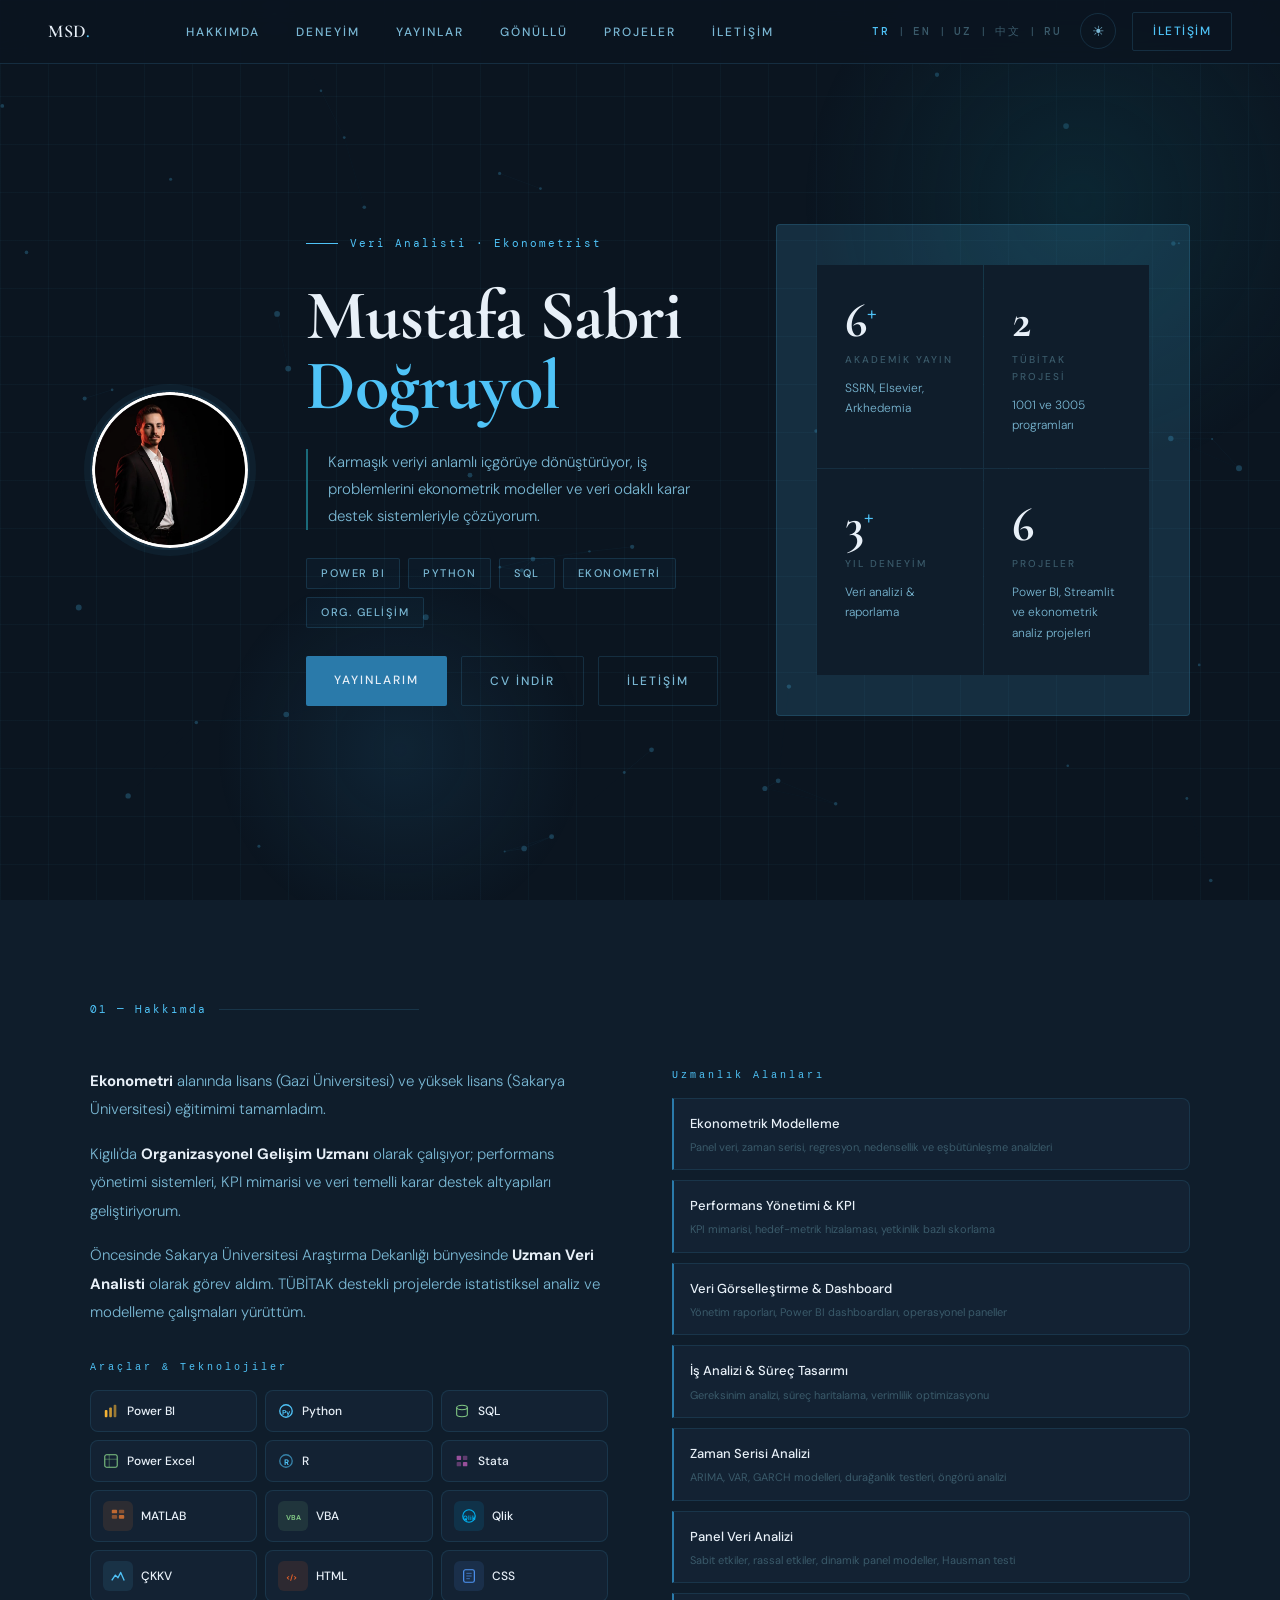
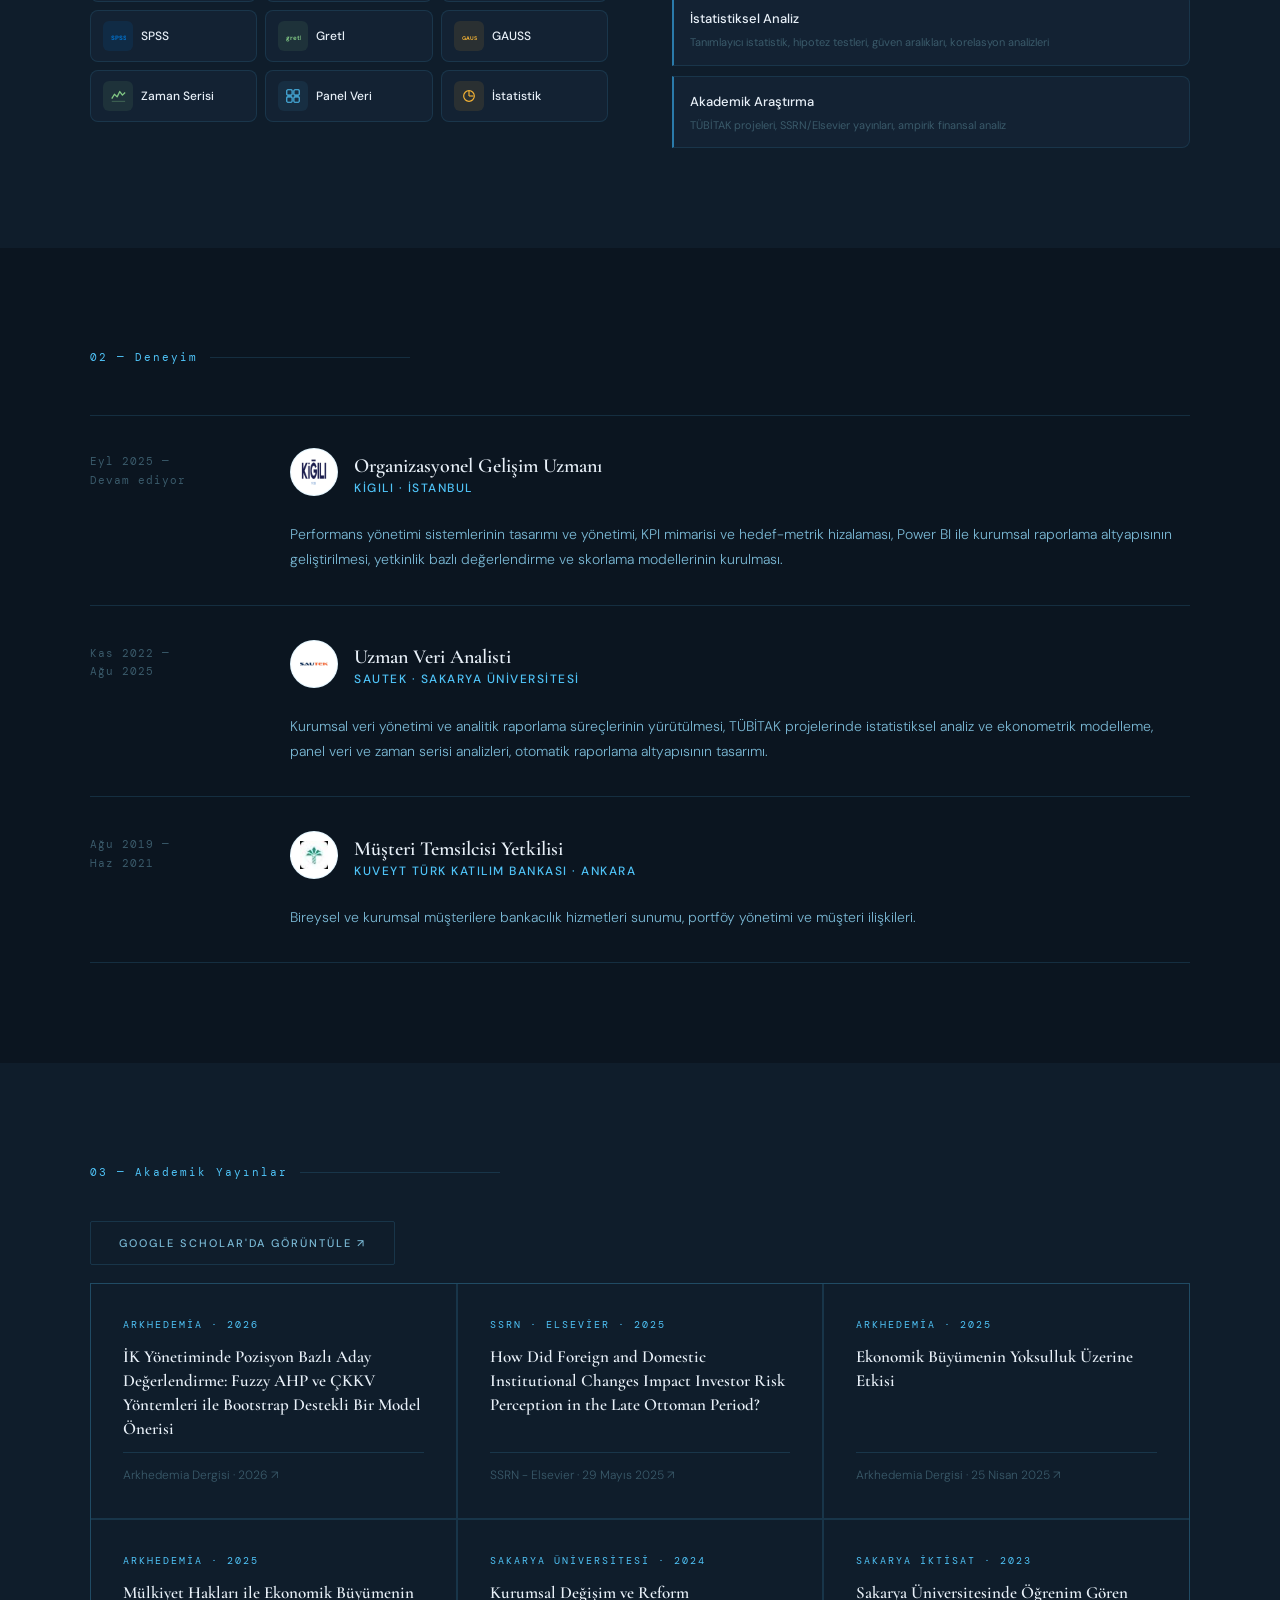
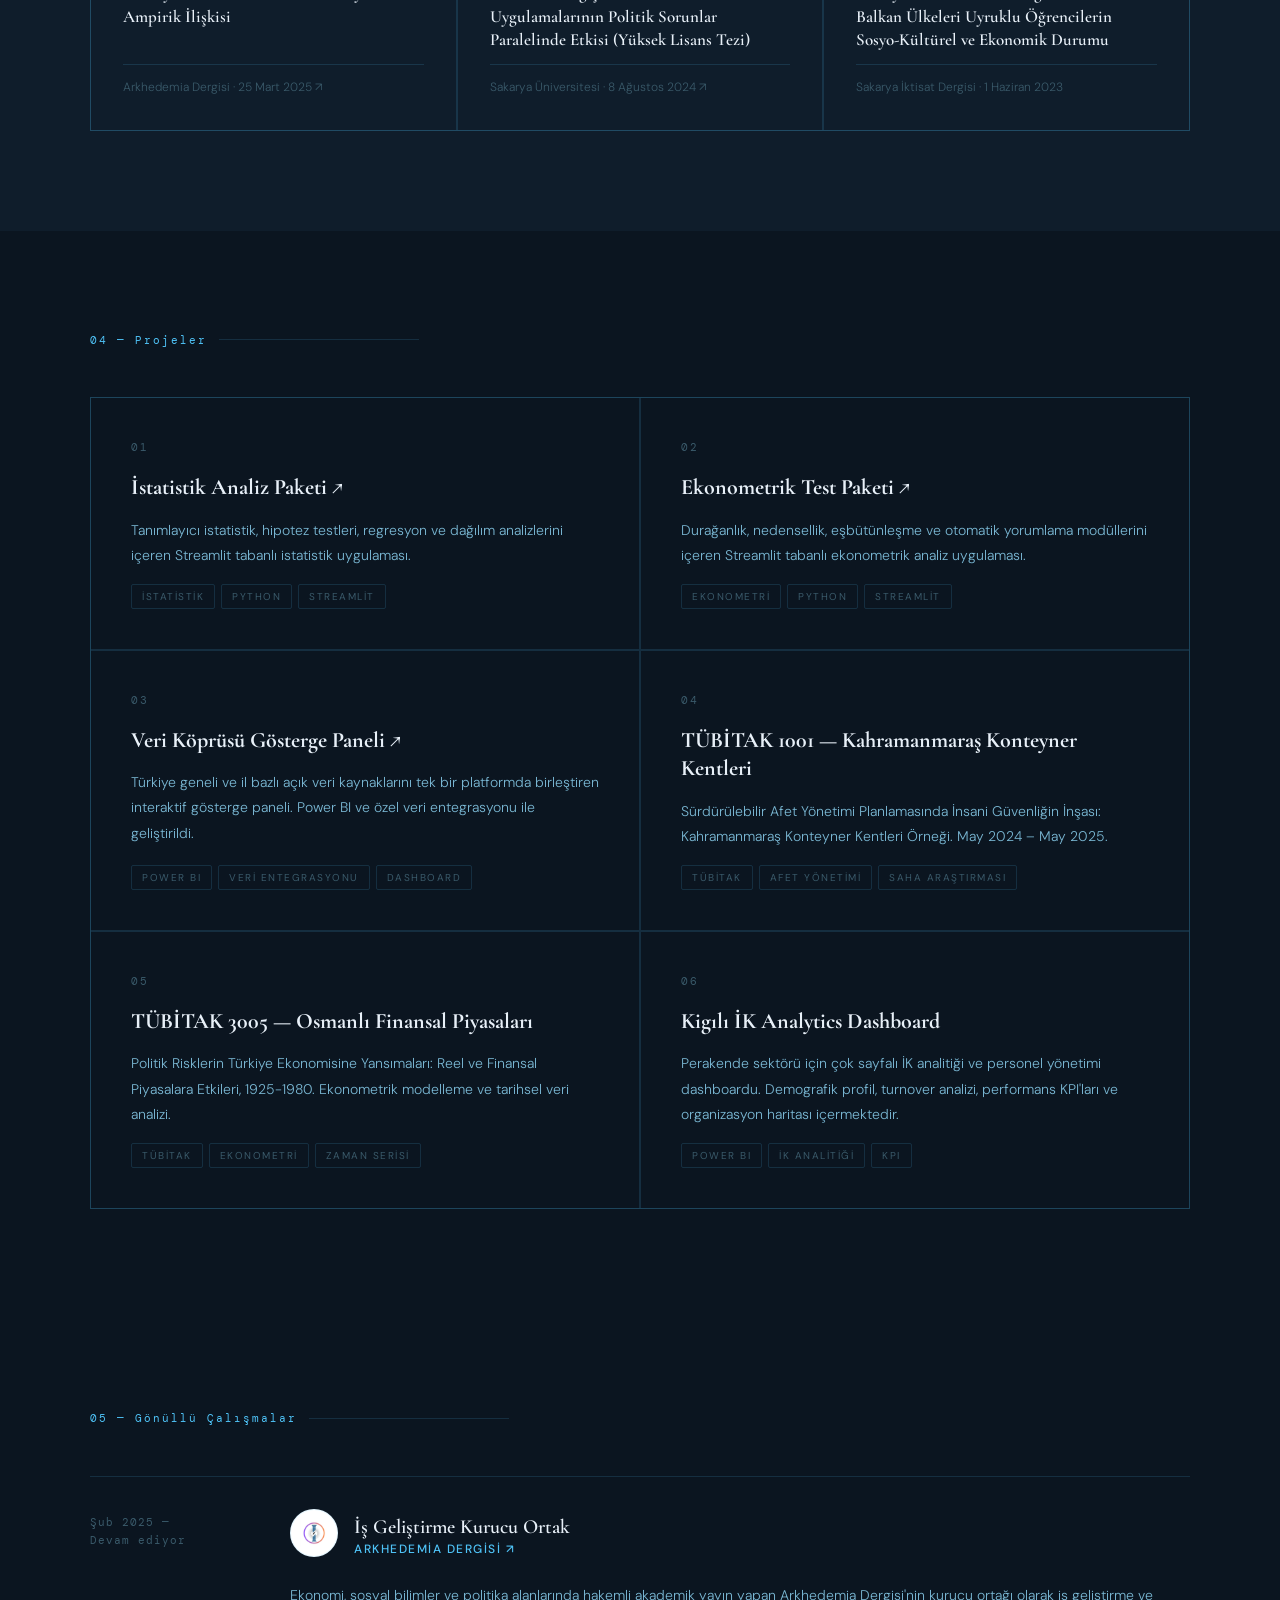
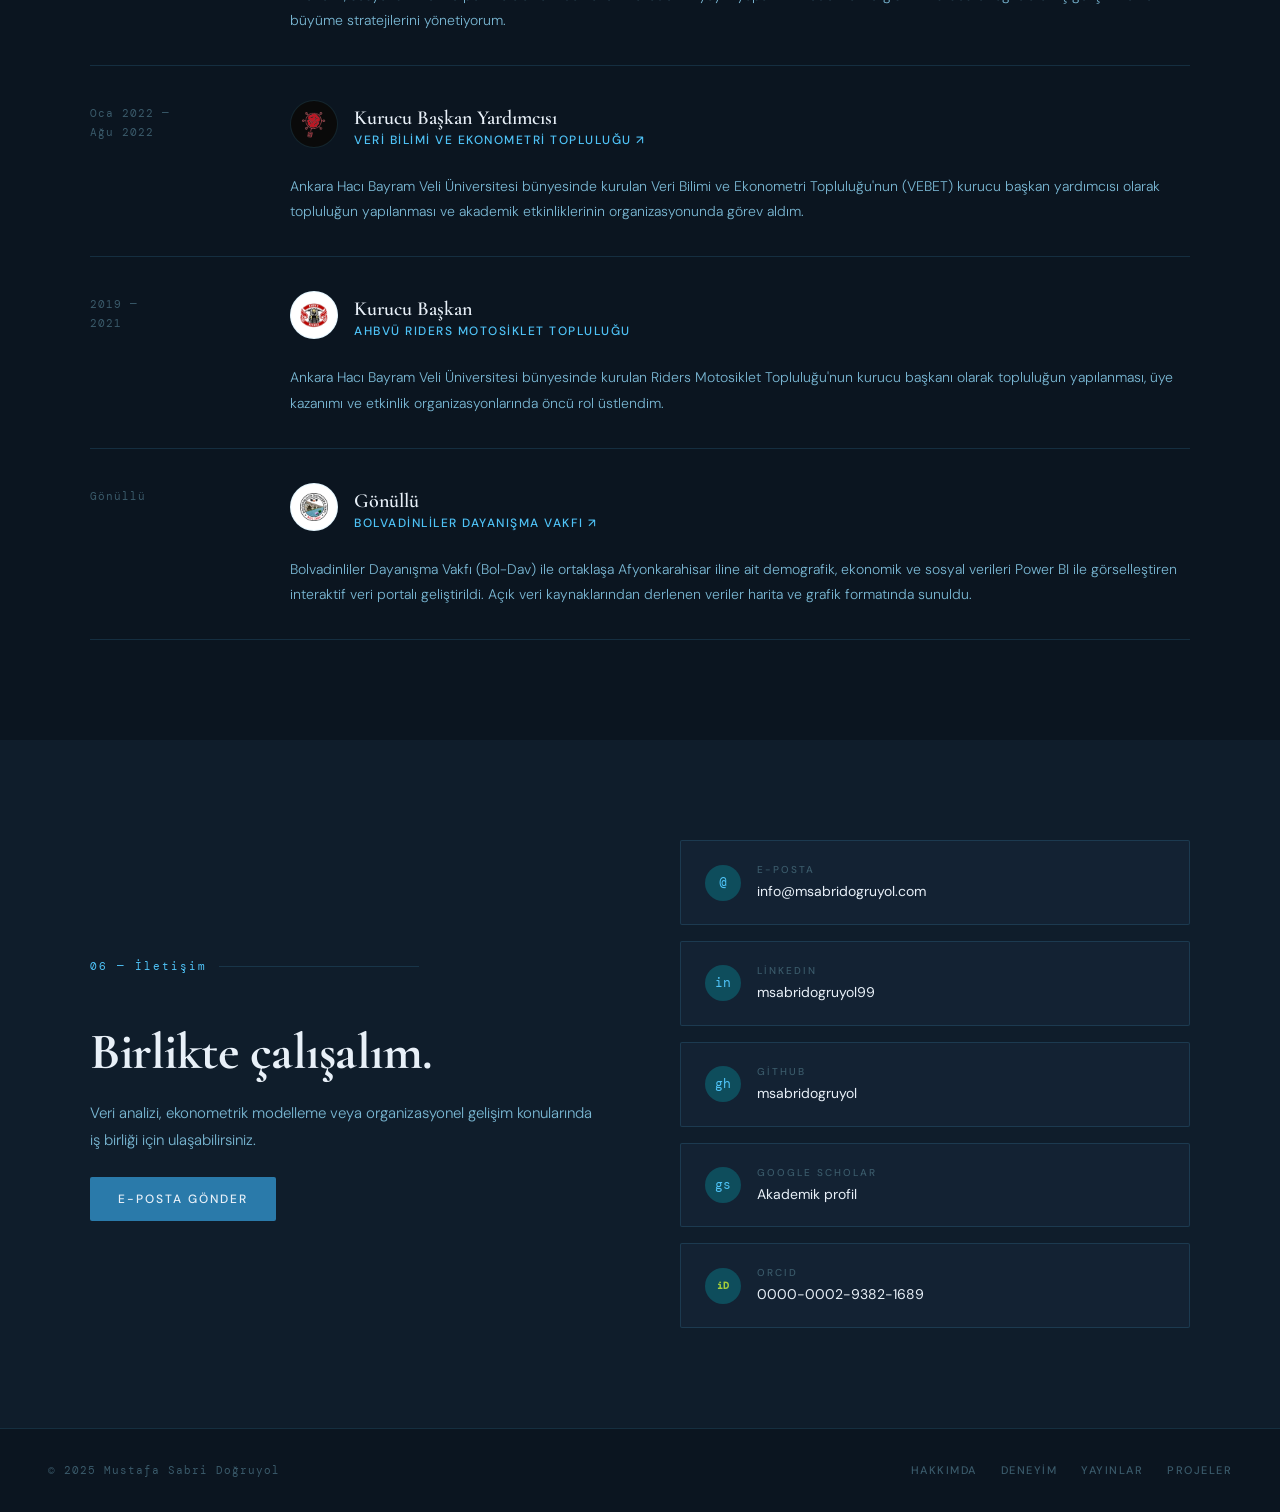
==== commit 26a95d00: "Update index.html" ====
--- a/index.html
+++ b/index.html
@@ -1198,9 +1198,23 @@
           <div class="stat-desc" data-tr="Veri analizi & raporlama" data-en="Data analysis & reporting" data-uz="Ma'lumotlar tahlili va hisobot" data-zh="数据分析和报告" data-ru="Анализ данных и отчётность">Veri analizi & raporlama</div>
         </div>
         <div class="stat-block">
-          <div class="stat-num">1</div>
-          <div class="stat-lbl" data-tr="Akademik Dergi" data-en="Academic Journal" data-uz="Akademik Jurnal" data-zh="学术期刊" data-ru="Академический журнал">Akademik Dergi</div>
-          <div class="stat-desc" data-tr="Kurucu ortak — Arkhedemia" data-en="Co-founder — Arkhedemia" data-uz="Hammuassis — Arkhedemia" data-zh="联合创始人 — Arkhedemia" data-ru="Сооснователь — Arkhedemia">Kurucu ortak — Arkhedemia</div>
+          <div class="stat-num">6</div>
+<div class="stat-lbl"
+     data-tr="Projeler"
+     data-en="Projects"
+     data-uz="Loyihalar"
+     data-zh="项目"
+     data-ru="Проекты">
+  Projeler
+</div>
+<div class="stat-desc"
+     data-tr="Power BI, Streamlit ve ekonometrik analiz projeleri"
+     data-en="Power BI, Streamlit, and econometric analysis projects"
+     data-uz="Power BI, Streamlit va ekonometrik tahlil loyihalari"
+     data-zh="Power BI、Streamlit 和计量经济分析项目"
+     data-ru="Проекты по Power BI, Streamlit и эконометрическому анализу">
+  Power BI, Streamlit ve ekonometrik analiz projeleri
+</div>
         </div>
       </div>
     </div>
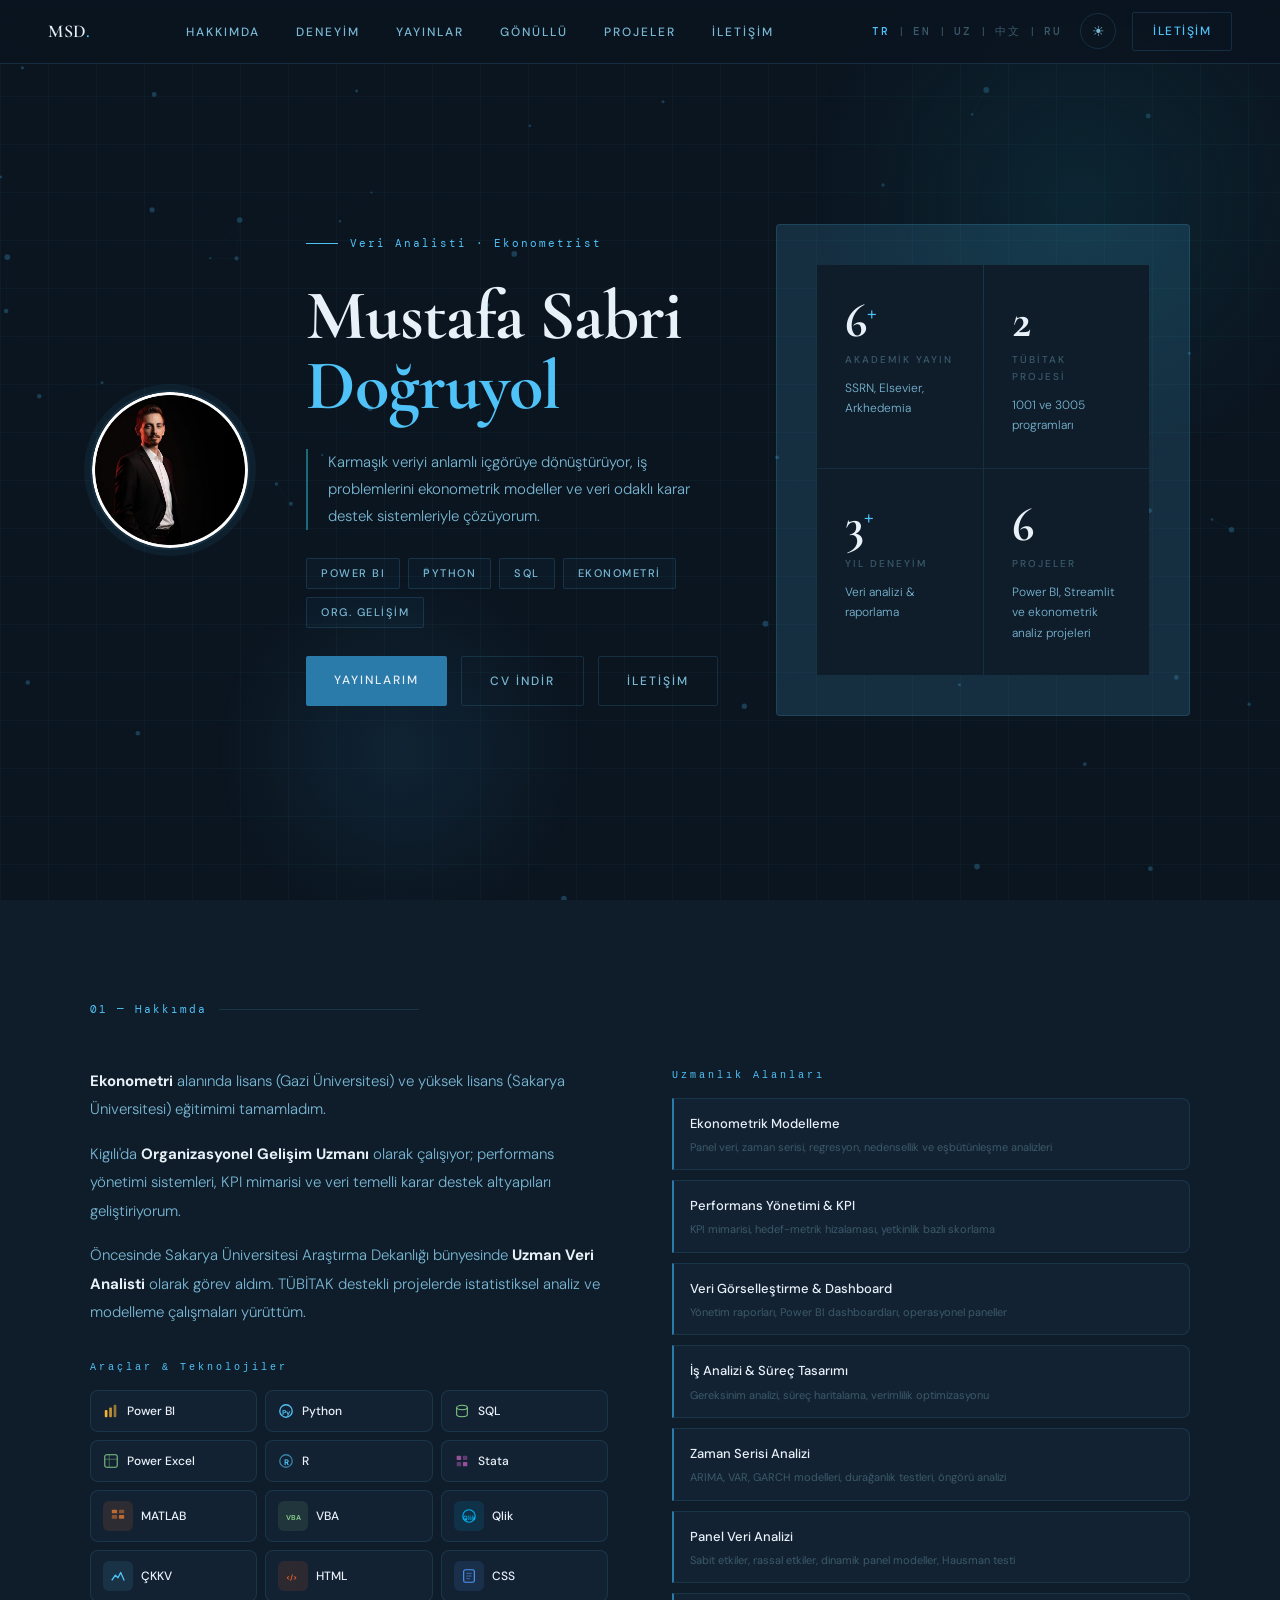
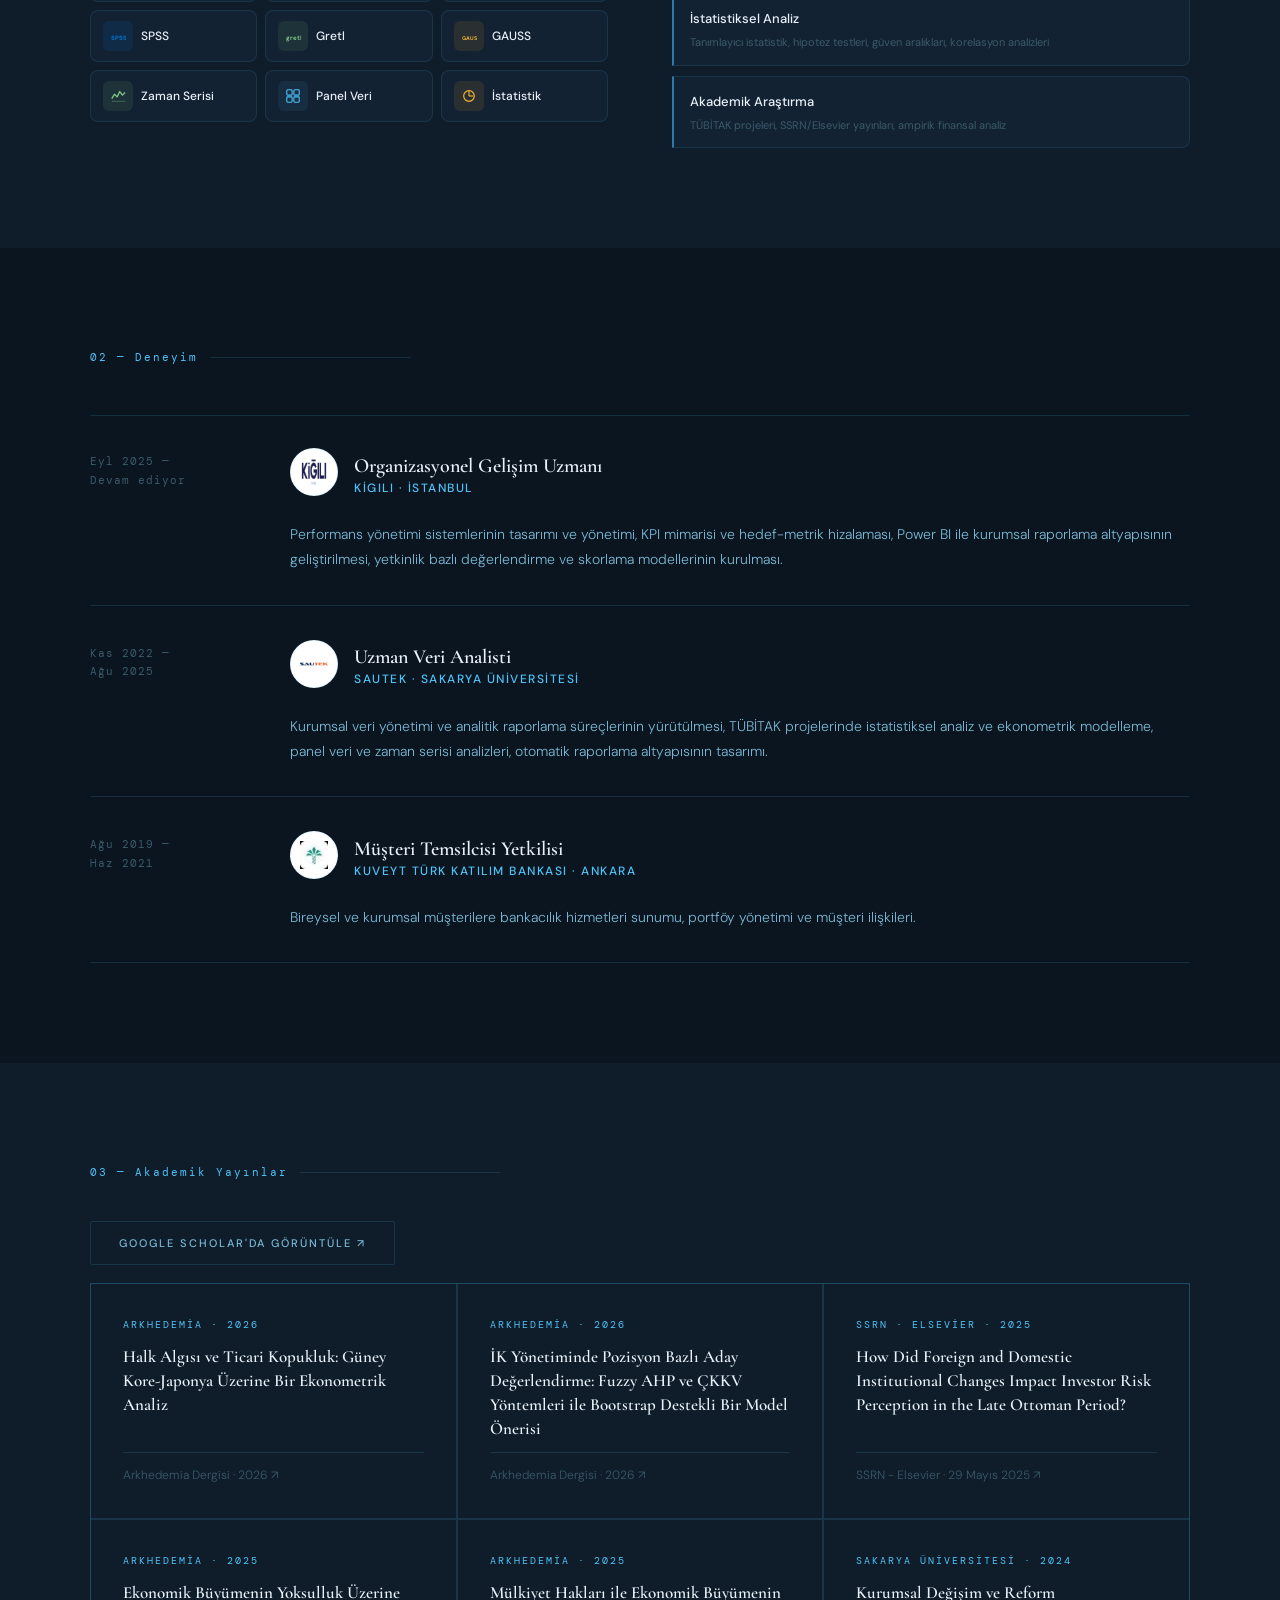
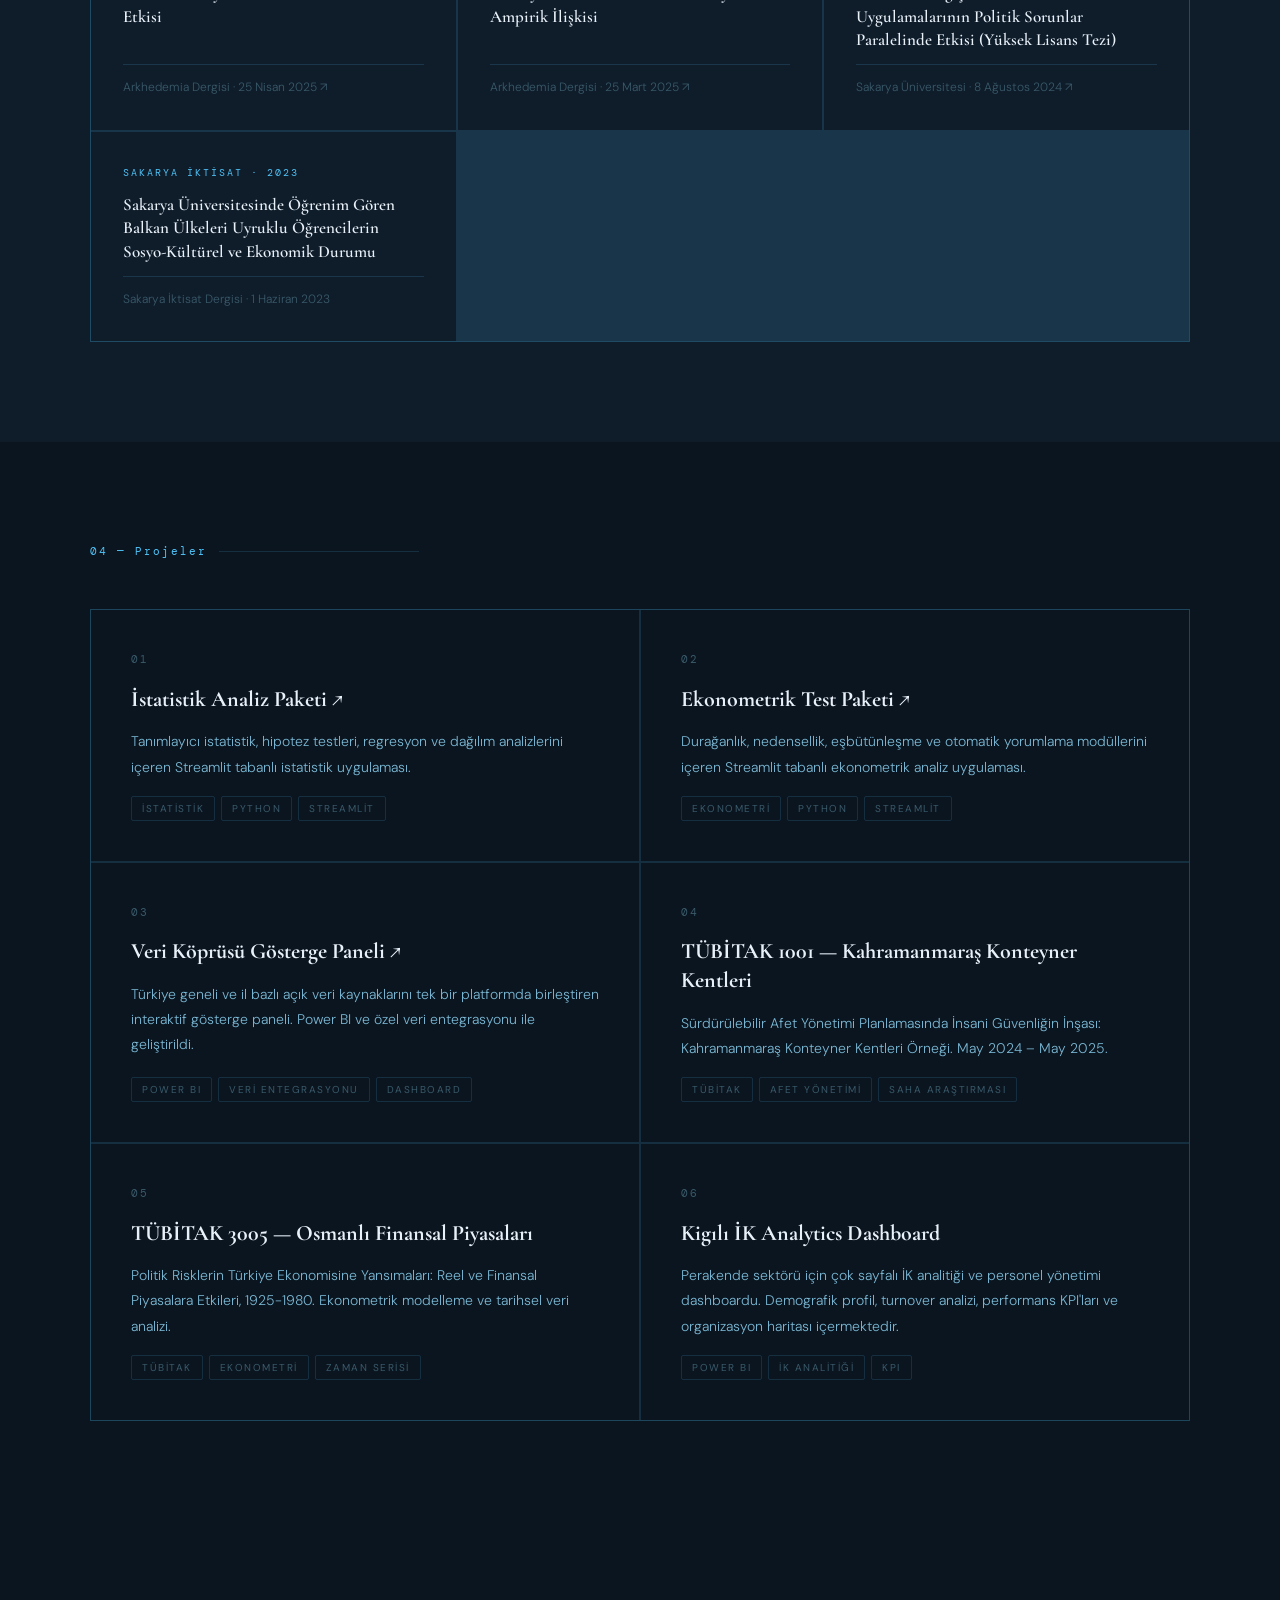
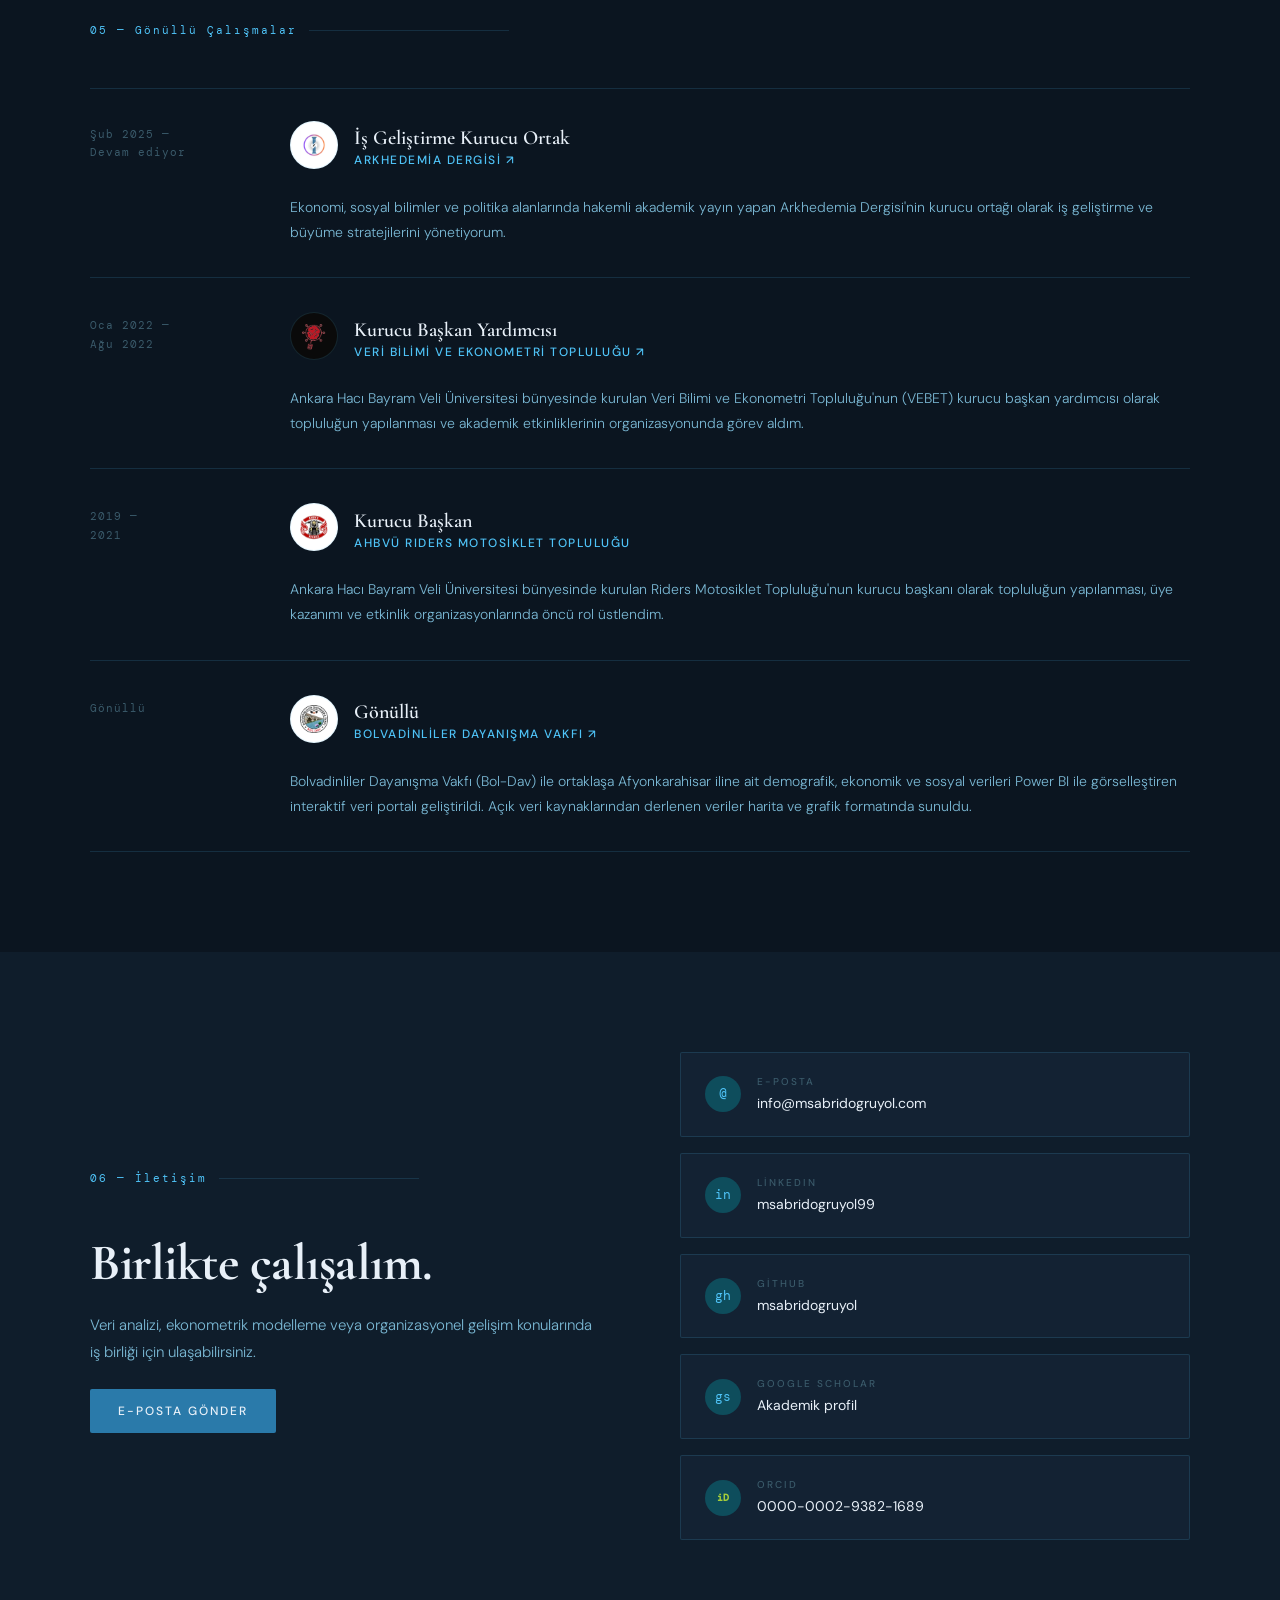
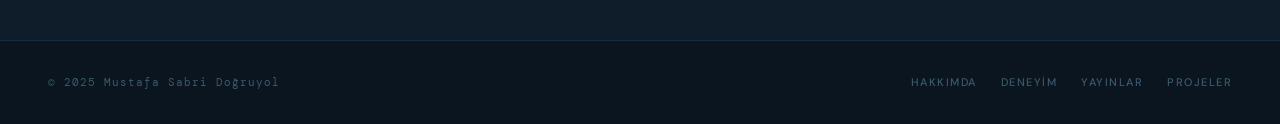
==== commit adf077dd: "Update index.html" ====
--- a/index.html
+++ b/index.html
@@ -1458,6 +1458,11 @@
       <a href="https://scholar.google.com/citations?user=fi-3L8cAAAAJ" target="_blank" class="btn btn-outline" style="font-size:11px; letter-spacing:2px;" data-tr="Google Scholar'da Görüntüle ↗" data-en="View on Google Scholar ↗" data-uz="Google Scholar'da ko'rish ↗" data-zh="在Google Scholar查看 ↗" data-ru="Открыть в Google Scholar ↗" data-tr="Google Scholar'da Görüntüle ↗" data-en="View on Google Scholar ↗" data-uz="Google Scholar'da ko'rish ↗" data-zh="在Google Scholar查看 ↗" data-ru="Открыть в Google Scholar ↗">Google Scholar'da Görüntüle ↗</a>
     </div>
     <div class="pub-grid">
+      <a class="pub-card" href="https://drive.google.com/file/d/1vZ2FilsiISyZeQTBUQiewqzFLYK_9HNj/view" target="_blank" style="text-decoration:none;">
+        <div class="pub-tag">Arkhedemia · 2026</div>
+        <div class="pub-title">Halk Algısı ve Ticari Kopukluk: Güney Kore-Japonya Üzerine Bir Ekonometrik Analiz</div>
+        <div class="pub-source">Arkhedemia Dergisi · 2026 ↗</div>
+      </a>
       <a class="pub-card" href="https://drive.google.com/file/d/1EBg5kKS-Z_P0xtBq59_xk7lbamldZlmn/view" target="_blank" style="text-decoration:none;">
         <div class="pub-tag">Arkhedemia · 2026</div>
         <div class="pub-title">İK Yönetiminde Pozisyon Bazlı Aday Değerlendirme: Fuzzy AHP ve ÇKKV Yöntemleri ile Bootstrap Destekli Bir Model Önerisi</div>
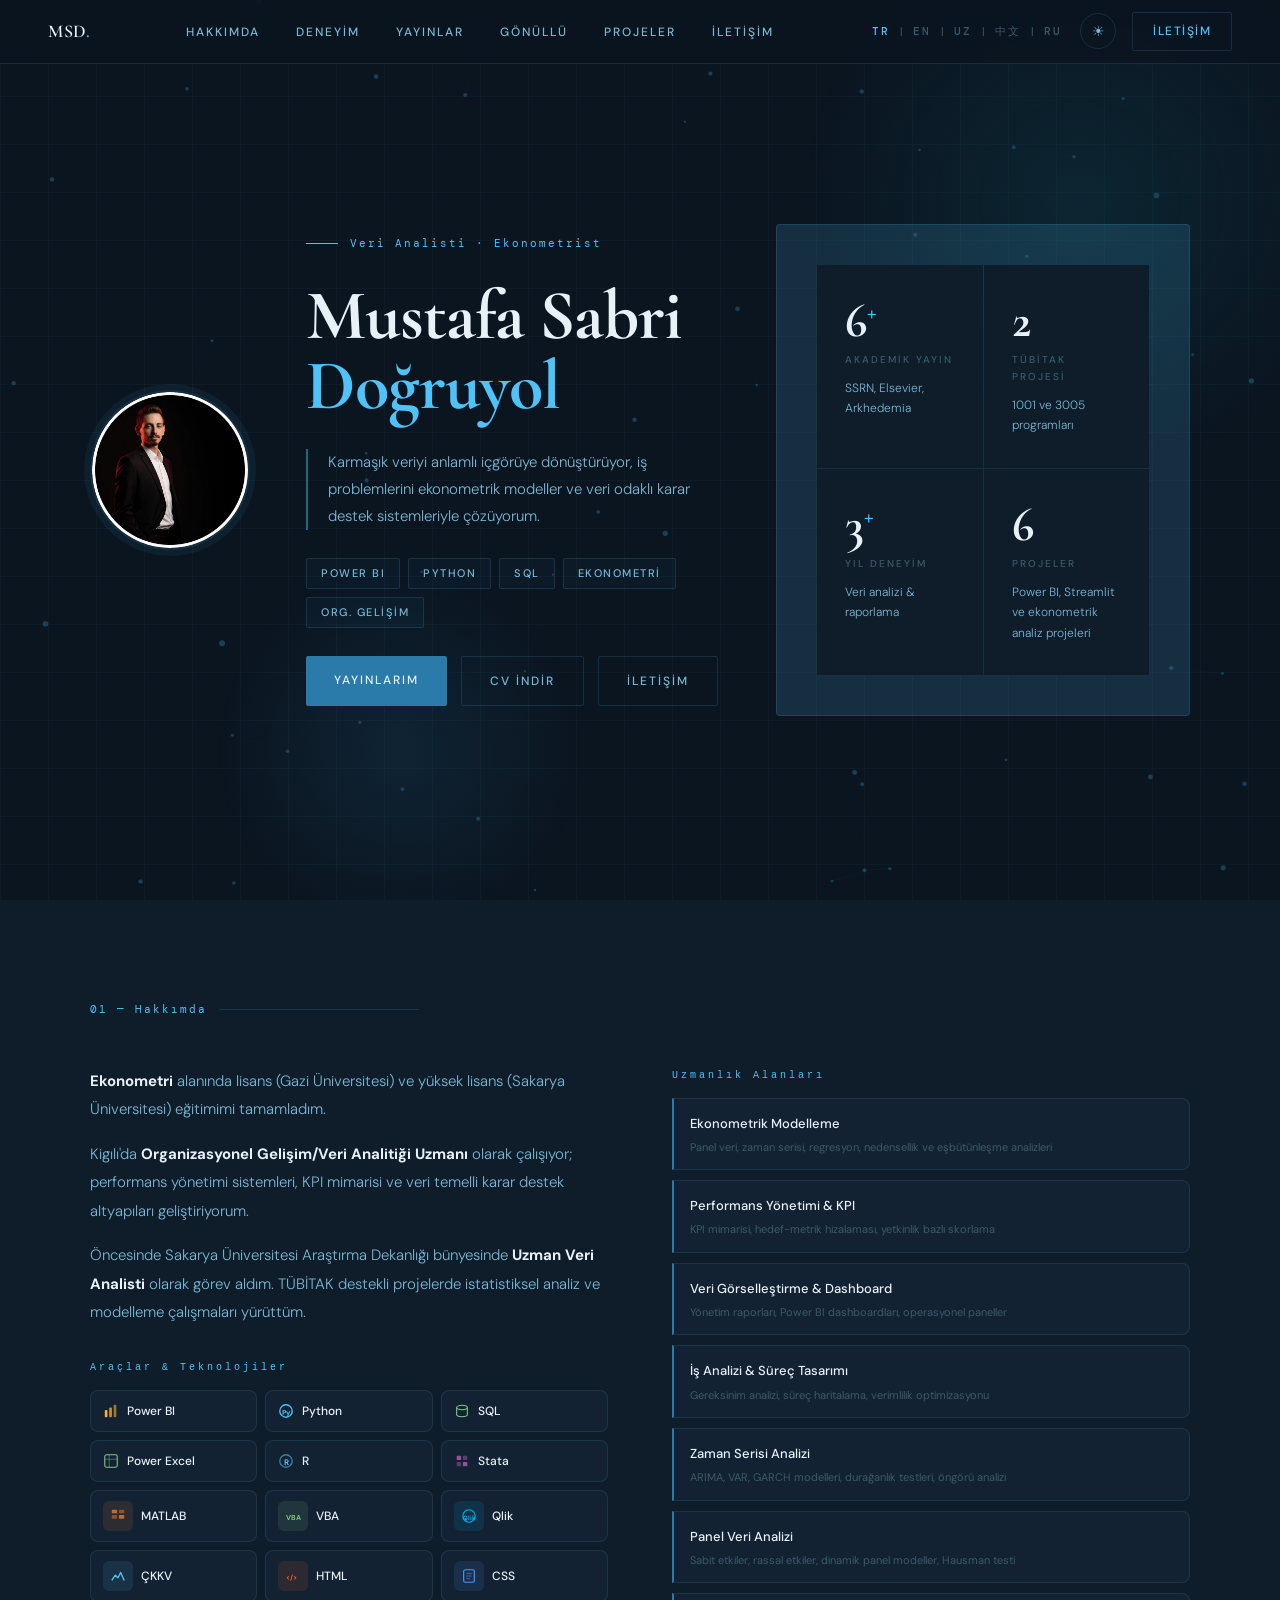
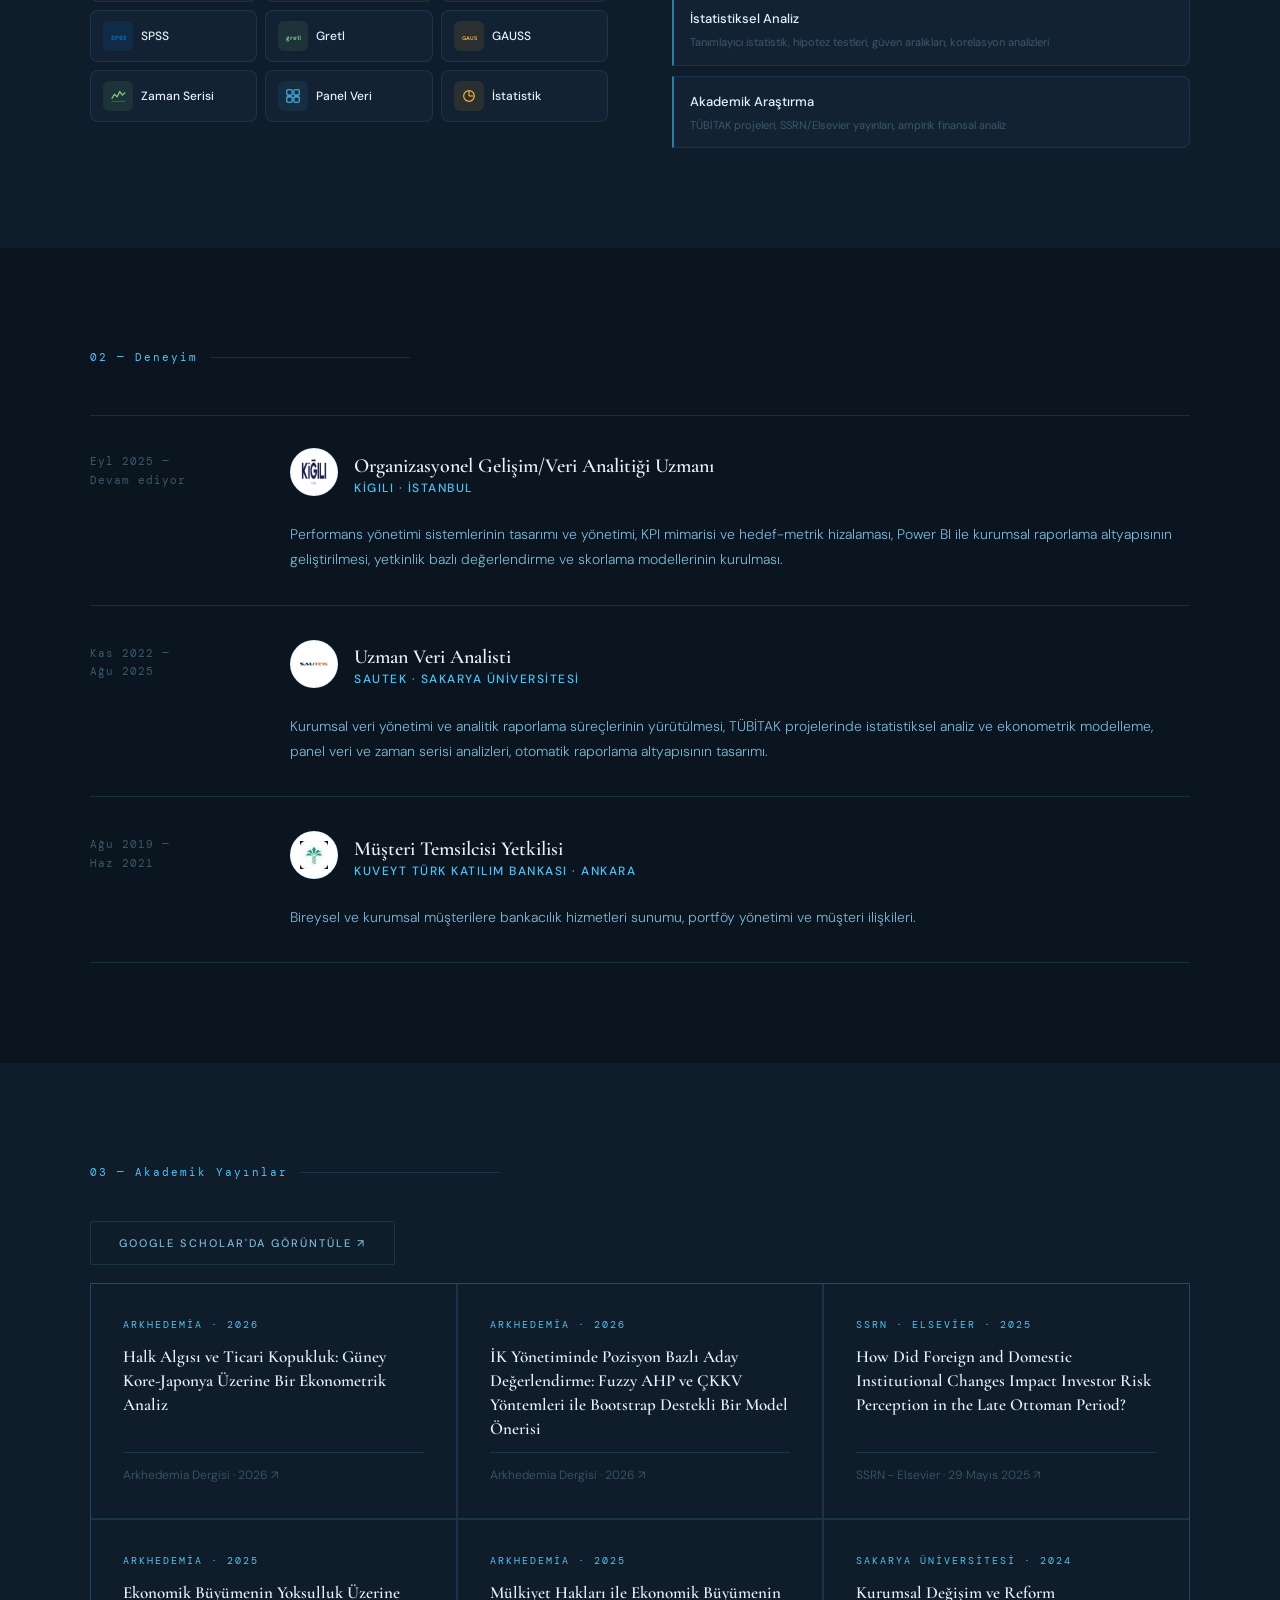
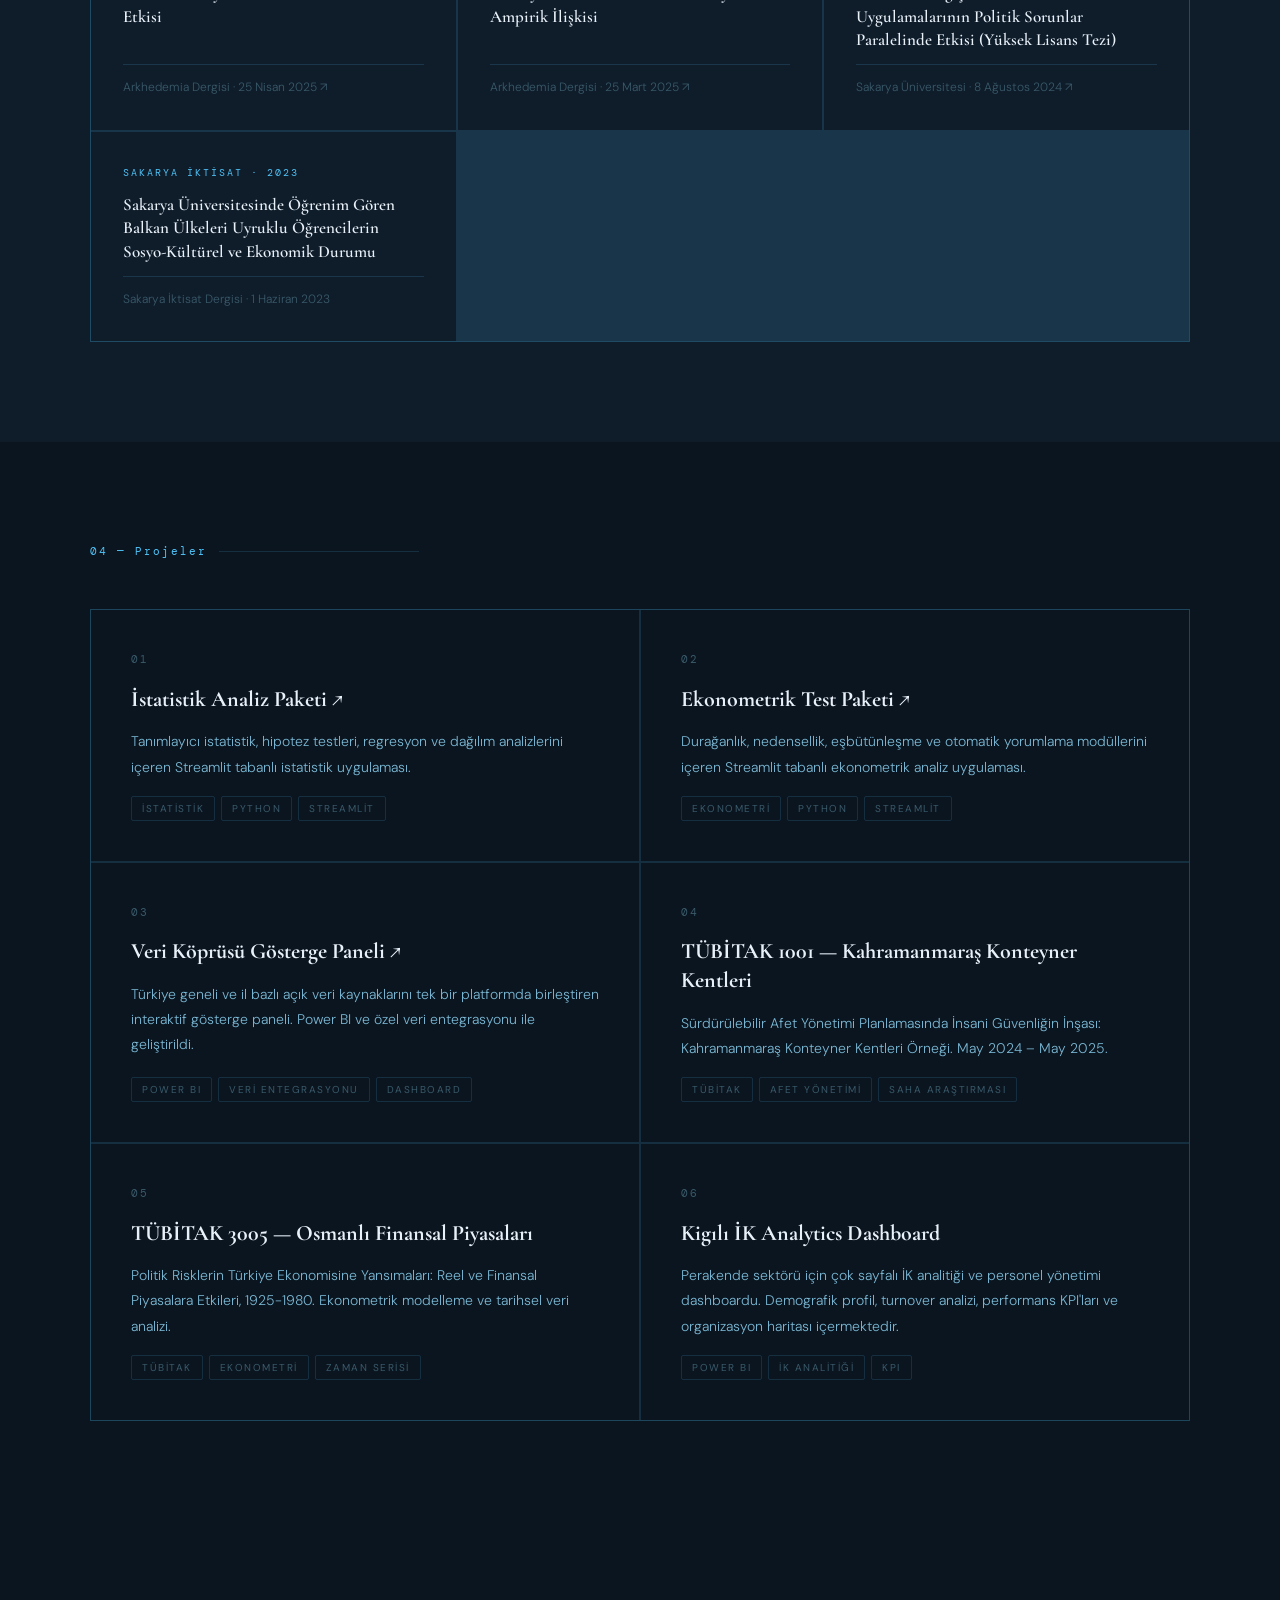
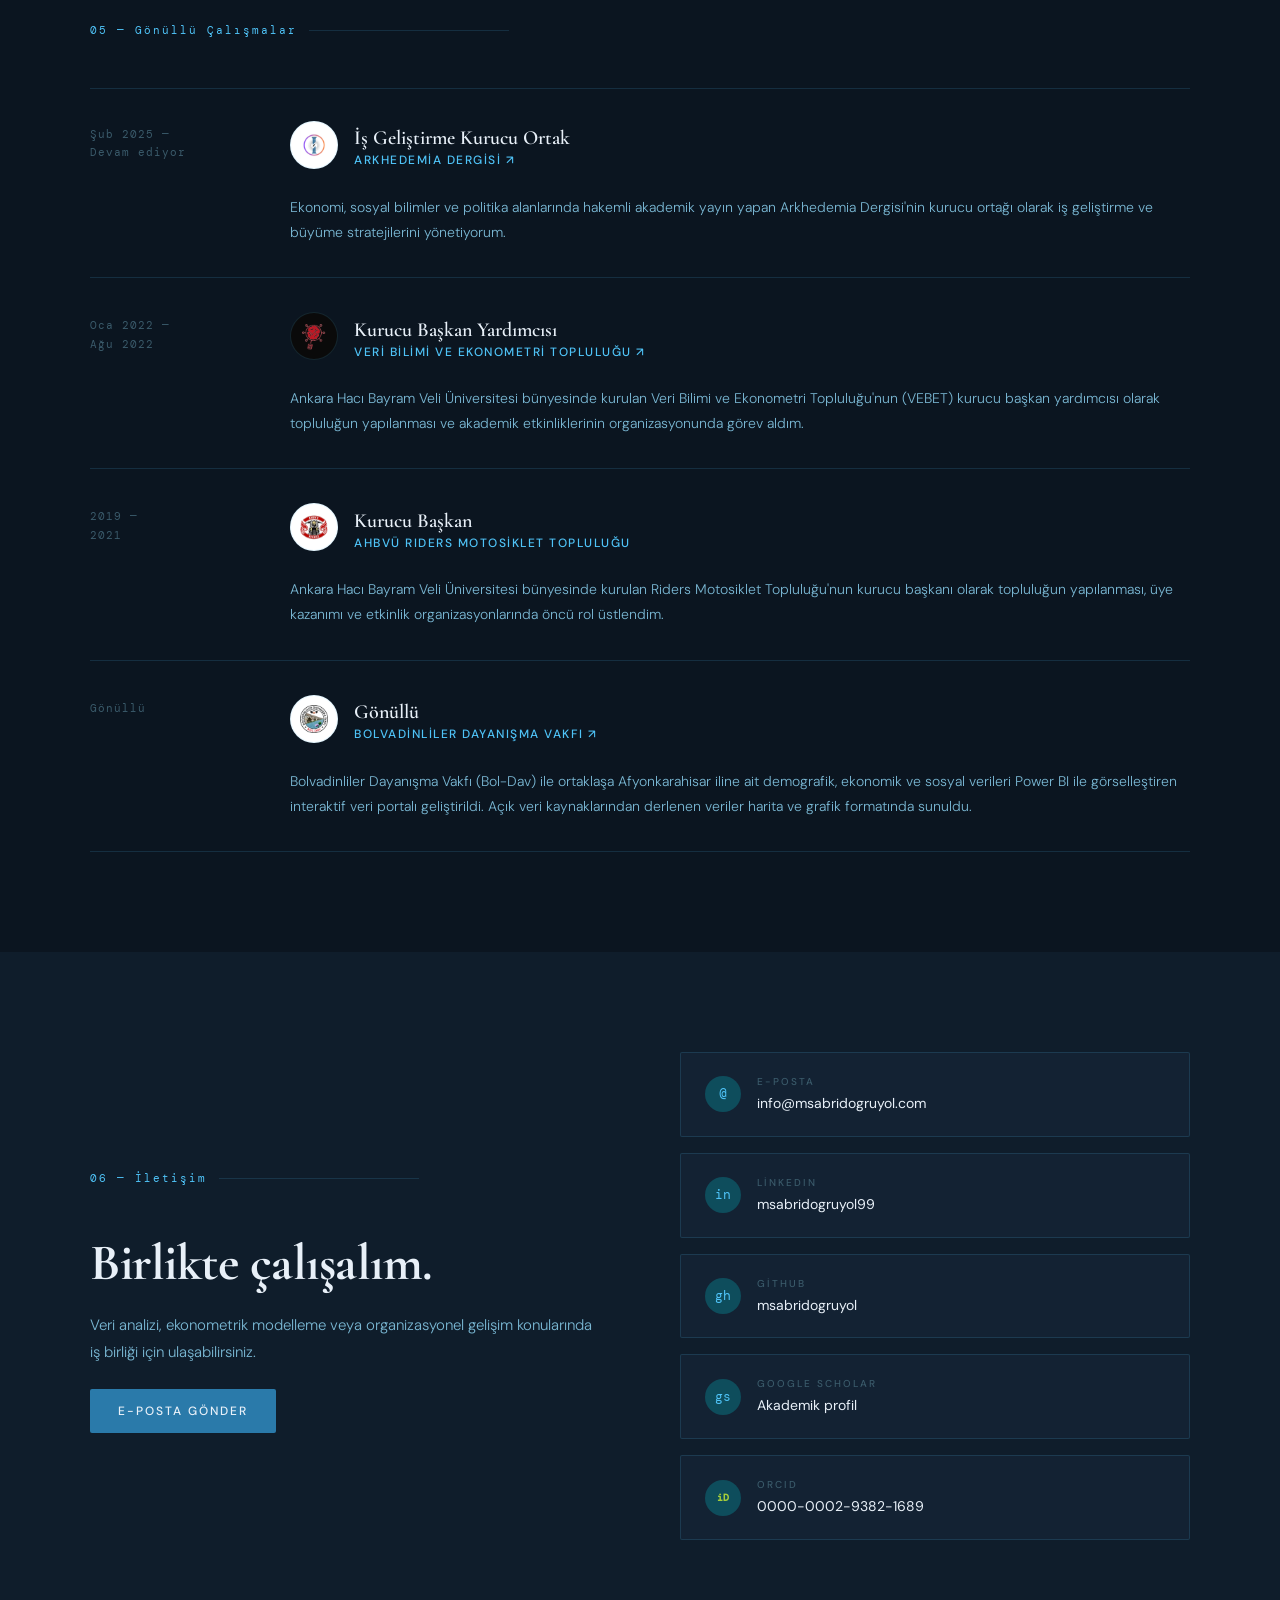
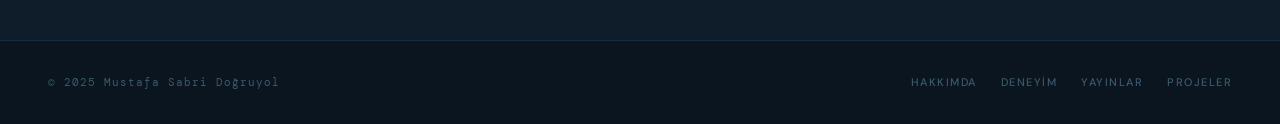
==== commit 4e913da3: "Update index.html" ====
--- a/index.html
+++ b/index.html
@@ -7,7 +7,7 @@
 <meta http-equiv="Expires" content="0">
 <meta name="viewport" content="width=device-width, initial-scale=1.0">
 <title>Mustafa Sabri Doğruyol — Veri Analisti & Ekonometrist</title>
-<meta name="description" content="Mustafa Sabri Doğruyol — Veri Analisti ve Ekonometrist. Kigılı Organizasyonel Gelişim Uzmanı, TÜBİTAK araştırmacısı, akademik yayın sahibi. Power BI, Python, SQL, ekonometrik modelleme uzmanlığı.">
+<meta name="description" content="Mustafa Sabri Doğruyol — Veri Analisti ve Ekonometrist. Kigılı Organizasyonel Gelişim/Veri Analitiği Uzmanı, TÜBİTAK araştırmacısı, akademik yayın sahibi. Power BI, Python, SQL, ekonometrik modelleme uzmanlığı.">
 <meta name="keywords" content="Mustafa Sabri Doğruyol, veri analisti, ekonometrist, Power BI, Python, organizasyonel gelişim, Kigılı, TÜBİTAK">
 <meta name="author" content="Mustafa Sabri Doğruyol">
 <meta property="og:title" content="Mustafa Sabri Doğruyol — Veri Analisti & Ekonometrist">
@@ -1231,7 +1231,7 @@
       <div style="display:flex; flex-direction:column; gap:32px;">
         <div class="lang-content" data-lang="tr">
           <p style="font-size:15px;color:#7ab8d4;line-height:1.9;font-weight:300;margin-bottom:16px;"><strong style="color:#e8f0f8;">Ekonometri</strong> alanında lisans (Gazi Üniversitesi) ve yüksek lisans (Sakarya Üniversitesi) eğitimimi tamamladım.</p>
-          <p style="font-size:15px;color:#7ab8d4;line-height:1.9;font-weight:300;margin-bottom:16px;">Kigılı'da <strong style="color:#e8f0f8;">Organizasyonel Gelişim Uzmanı</strong> olarak çalışıyor; performans yönetimi sistemleri, KPI mimarisi ve veri temelli karar destek altyapıları geliştiriyorum.</p>
+          <p style="font-size:15px;color:#7ab8d4;line-height:1.9;font-weight:300;margin-bottom:16px;">Kigılı'da <strong style="color:#e8f0f8;">Organizasyonel Gelişim/Veri Analitiği Uzmanı</strong> olarak çalışıyor; performans yönetimi sistemleri, KPI mimarisi ve veri temelli karar destek altyapıları geliştiriyorum.</p>
           <p style="font-size:15px;color:#7ab8d4;line-height:1.9;font-weight:300;">Öncesinde Sakarya Üniversitesi Araştırma Dekanlığı bünyesinde <strong style="color:#e8f0f8;">Uzman Veri Analisti</strong> olarak görev aldım. TÜBİTAK destekli projelerde istatistiksel analiz ve modelleme çalışmaları yürüttüm.</p>
         </div>
         <div class="lang-content" data-lang="en" style="display:none">
@@ -1413,7 +1413,7 @@
           <div class="exp-header">
             <div class="exp-logo"><img src="logo-kigili.png" alt="Kigılı"></div>
             <div>
-          <div class="exp-title" data-tr="Organizasyonel Gelişim Uzmanı" data-en="Organizational Development Specialist" data-uz="Tashkiliy Rivojlanish Mutaxassisi" data-zh="组织发展专家" data-ru="Специалист по организационному развитию">Organizasyonel Gelişim Uzmanı</div>
+          <div class="exp-title" data-tr="Organizasyonel Gelişim/Veri Analitiği Uzmanı" data-en="Organizational Development Specialist" data-uz="Tashkiliy Rivojlanish Mutaxassisi" data-zh="组织发展专家" data-ru="Специалист по организационному развитию">Organizasyonel Gelişim/Veri Analitiği Uzmanı</div>
           <div class="exp-company" data-tr="Kigılı · İstanbul" data-en="Kigılı · Istanbul" data-uz="Kigılı · Istanbul" data-zh="Kigılı · 伊斯坦布尔" data-ru="Kigılı · Стамбул">Kigılı · İstanbul</div>
             </div>
           </div>
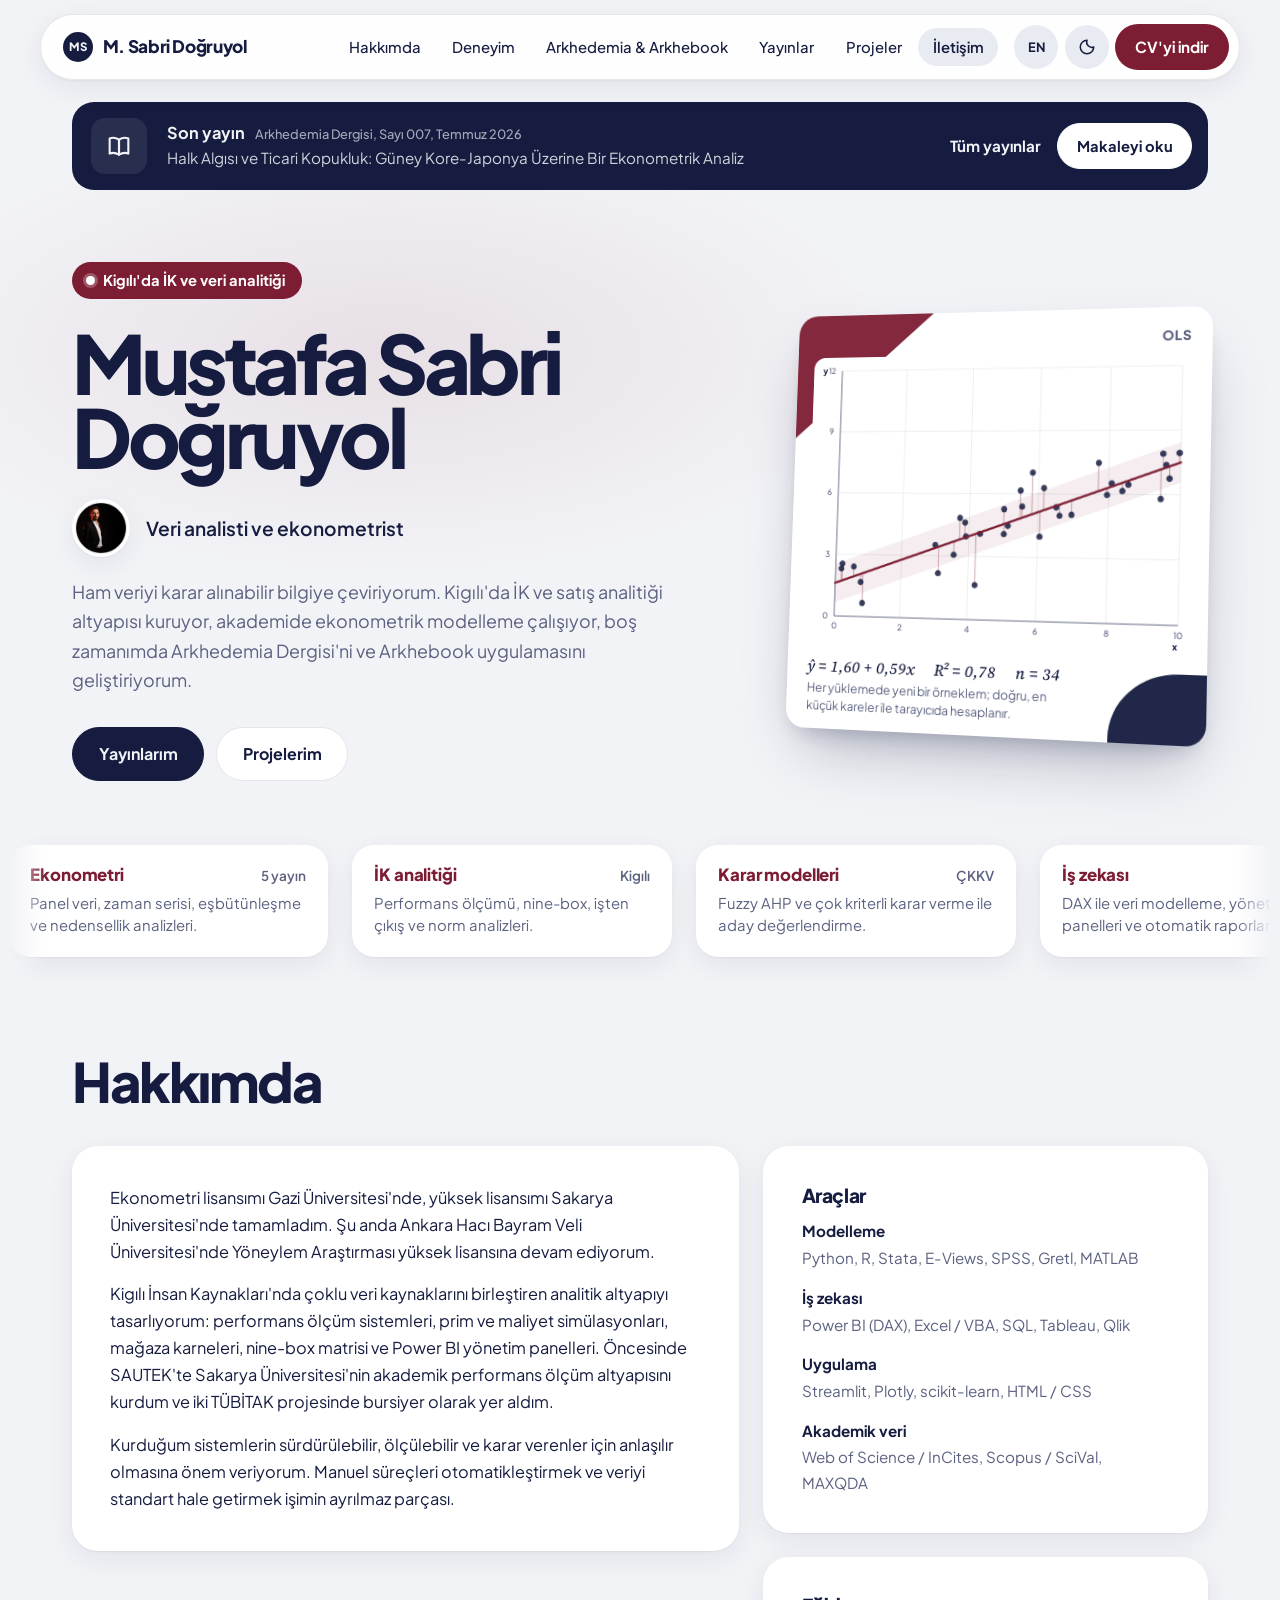
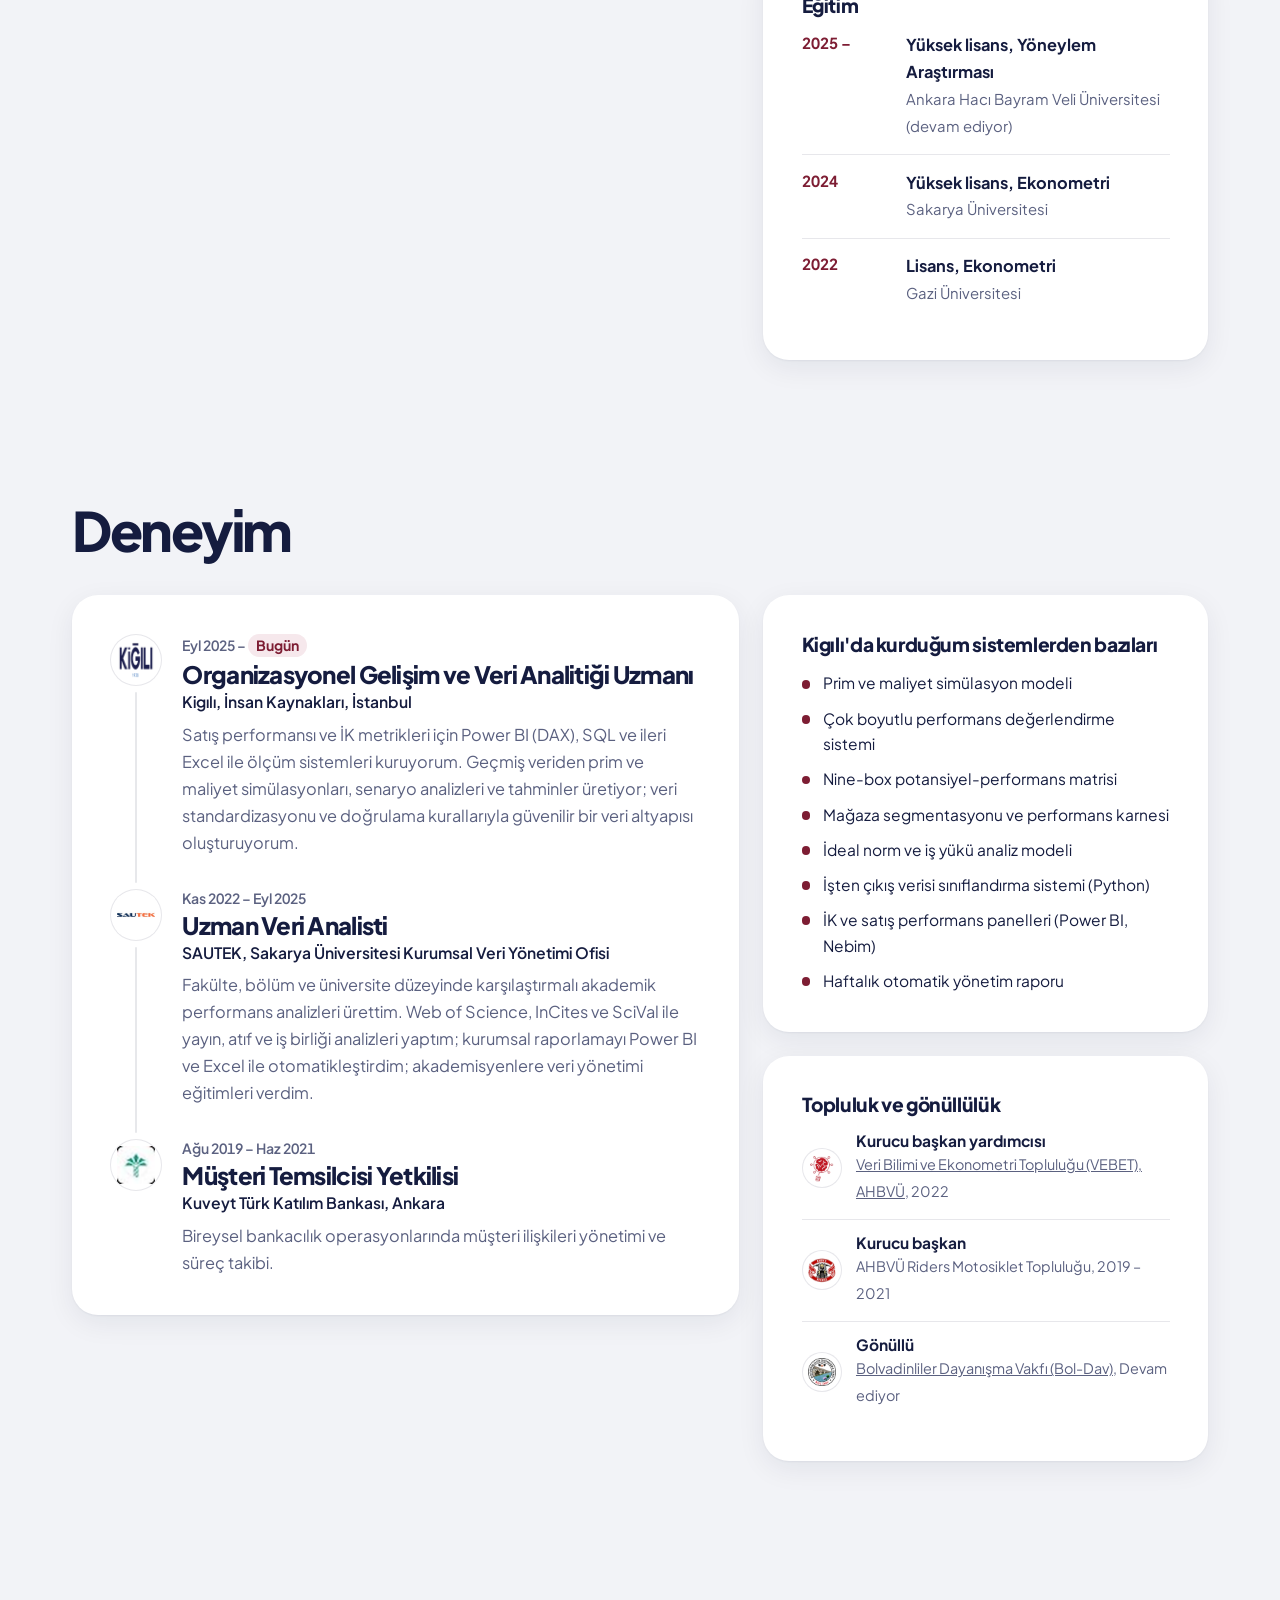
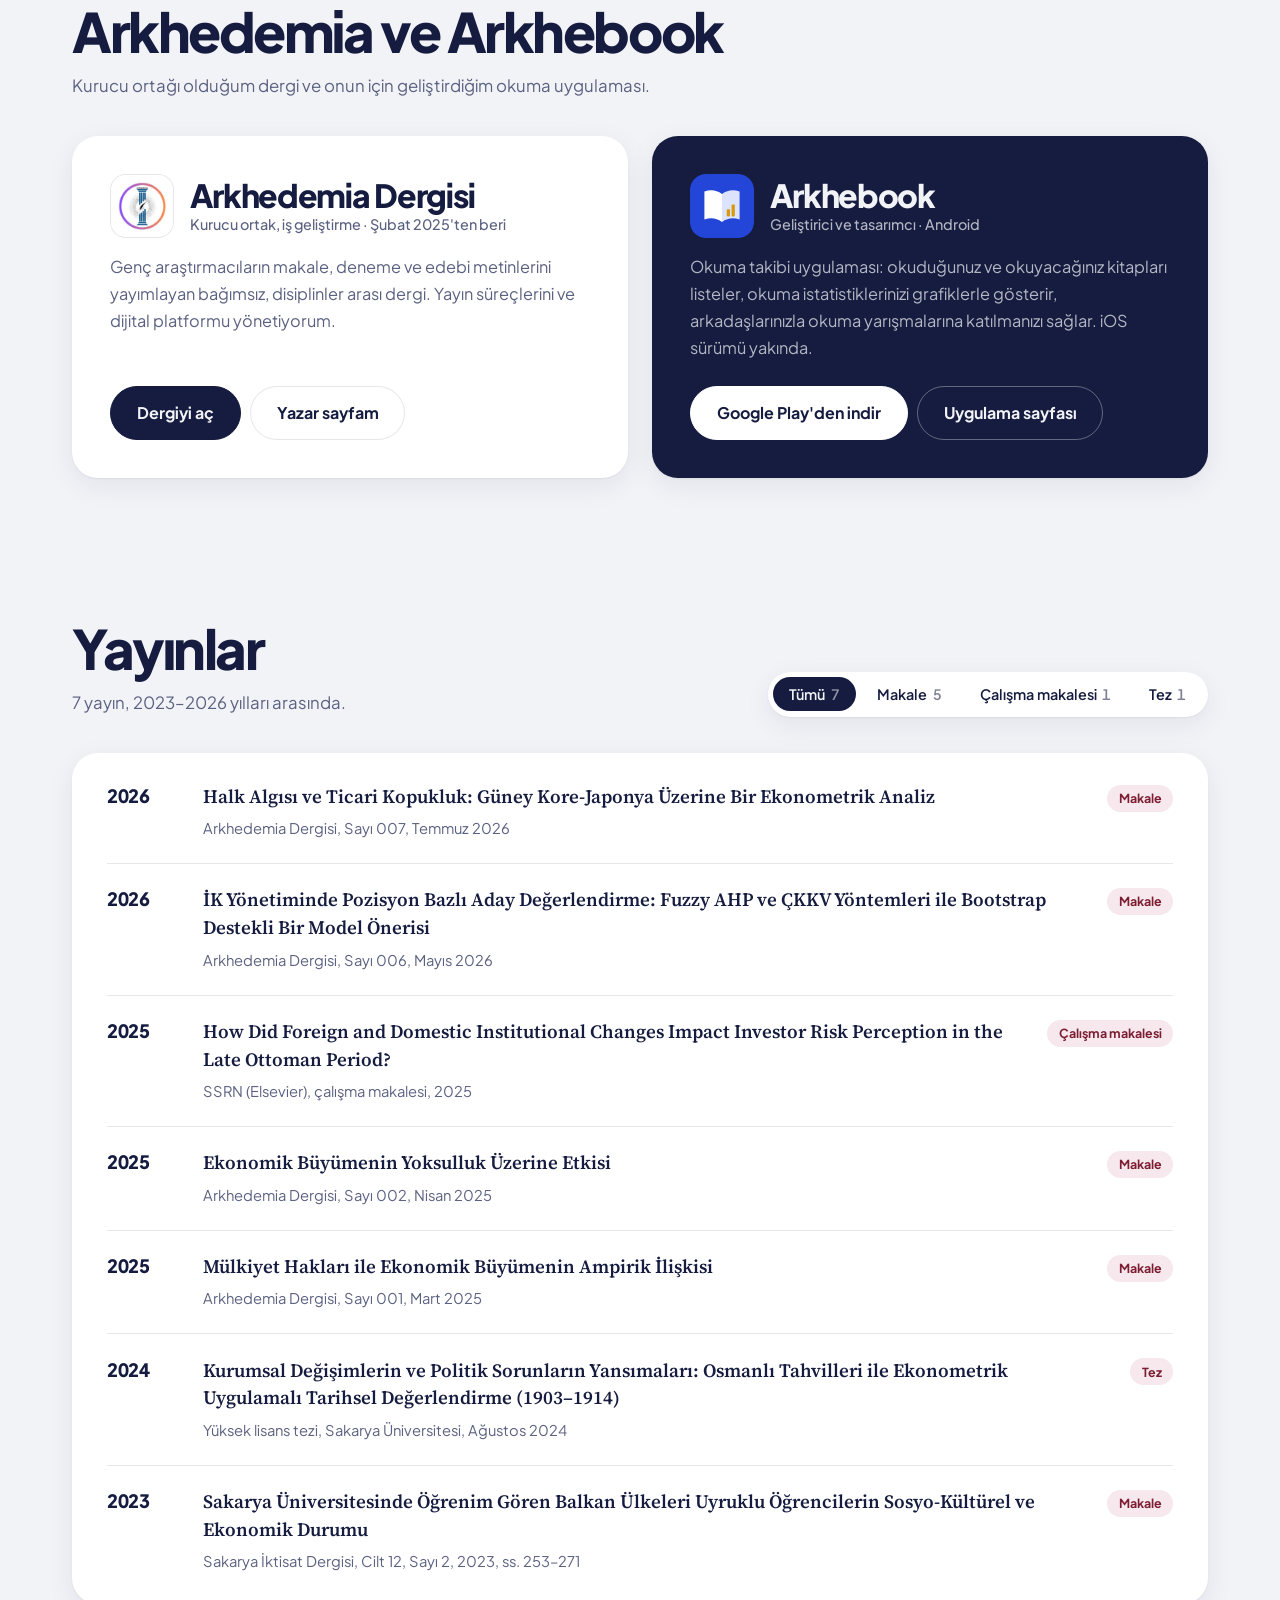
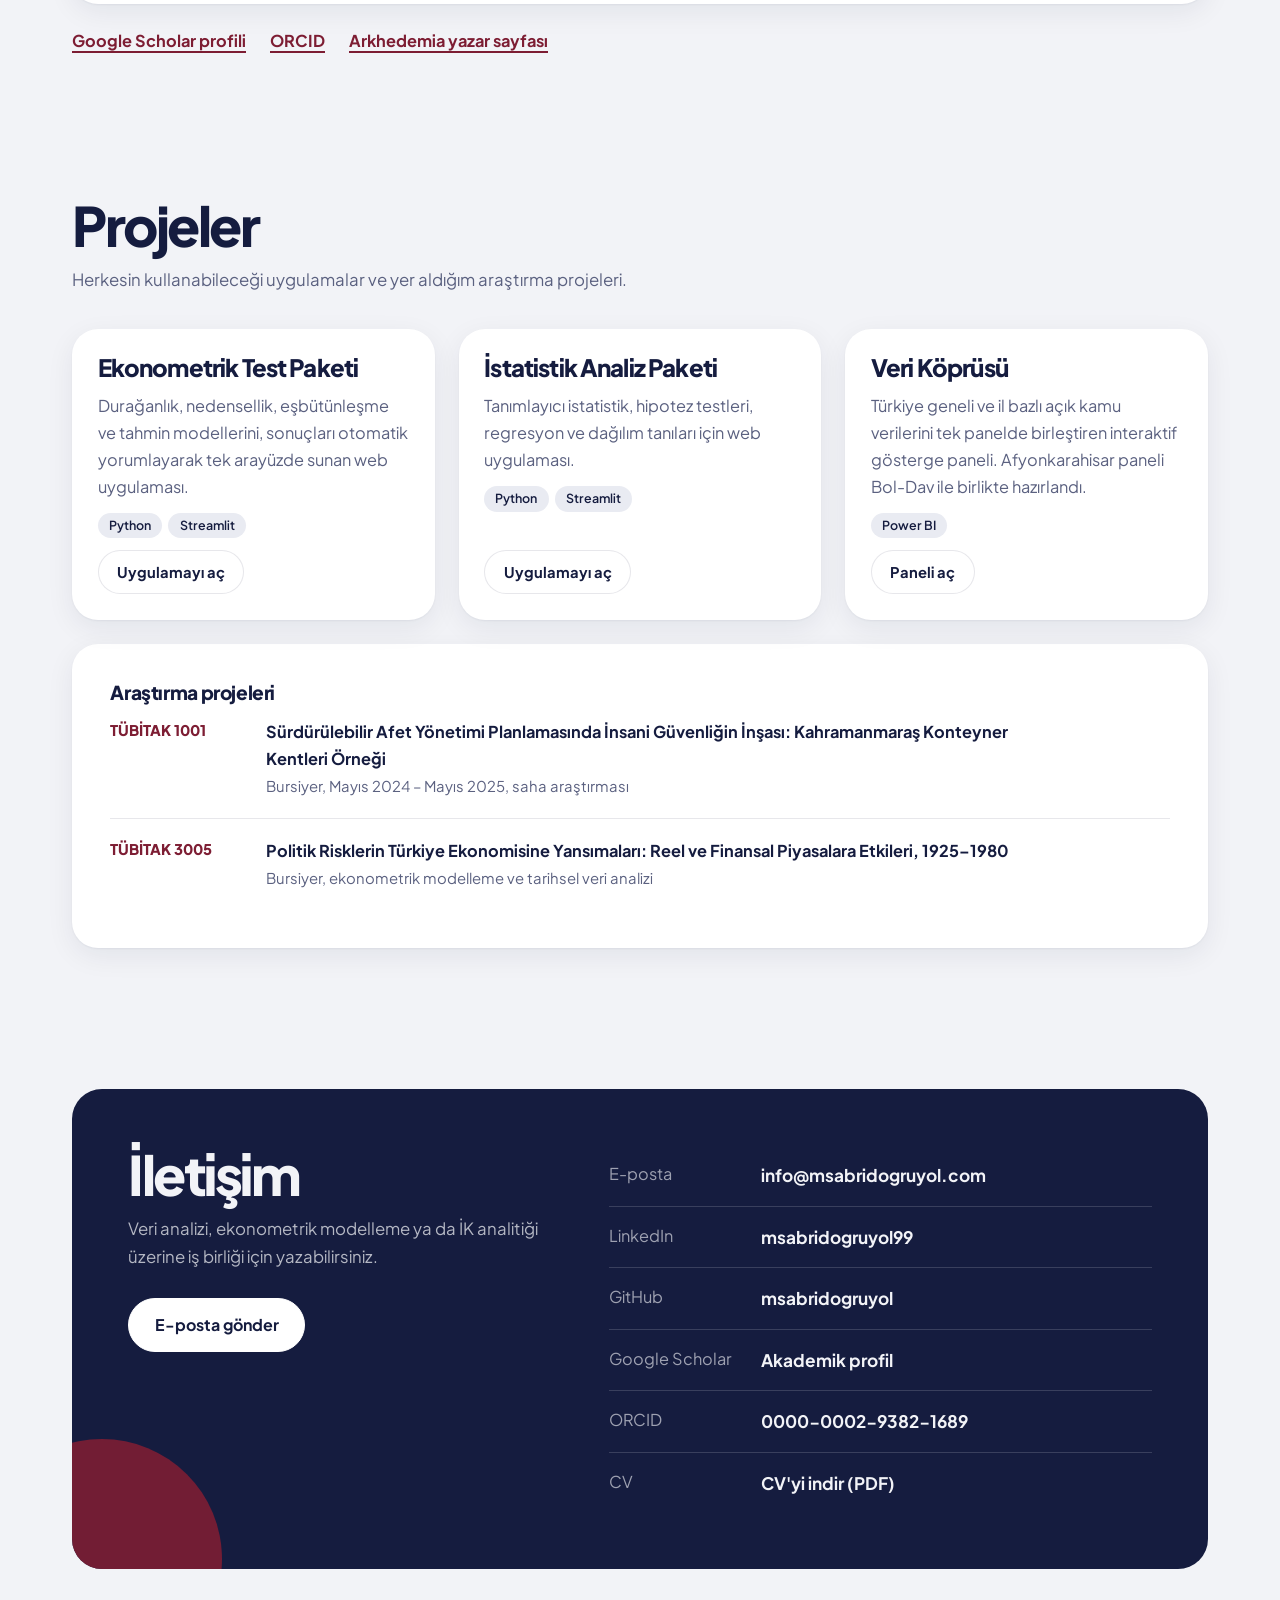
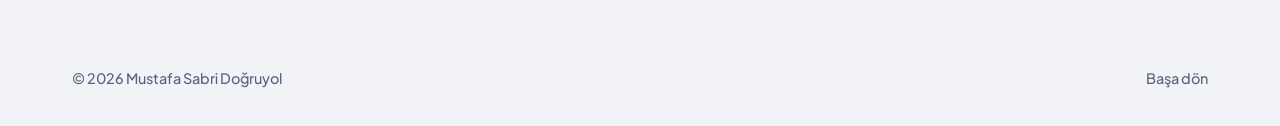
==== commit 13e8f074: "Add files via upload" ====
--- a/index.html
+++ b/index.html
@@ -2,2055 +2,239 @@
 <html lang="tr">
 <head>
 <meta charset="UTF-8">
-<meta http-equiv="Cache-Control" content="no-cache, no-store, must-revalidate">
-<meta http-equiv="Pragma" content="no-cache">
-<meta http-equiv="Expires" content="0">
-<meta name="viewport" content="width=device-width, initial-scale=1.0">
-<title>Mustafa Sabri Doğruyol — Veri Analisti & Ekonometrist</title>
-<meta name="description" content="Mustafa Sabri Doğruyol — Veri Analisti ve Ekonometrist. Kigılı Organizasyonel Gelişim/Veri Analitiği Uzmanı, TÜBİTAK araştırmacısı, akademik yayın sahibi. Power BI, Python, SQL, ekonometrik modelleme uzmanlığı.">
-<meta name="keywords" content="Mustafa Sabri Doğruyol, veri analisti, ekonometrist, Power BI, Python, organizasyonel gelişim, Kigılı, TÜBİTAK">
+<meta name="viewport" content="width=device-width, initial-scale=1">
+<title>Mustafa Sabri Doğruyol | Veri Analisti ve Ekonometrist</title>
+<meta name="description" content="Mustafa Sabri Doğruyol: veri analisti ve ekonometrist. Kigılı'da İK ve veri analitiği, akademik yayınlar, Arkhedemia Dergisi ve Arkhebook uygulaması.">
 <meta name="author" content="Mustafa Sabri Doğruyol">
-<meta property="og:title" content="Mustafa Sabri Doğruyol — Veri Analisti & Ekonometrist">
-<meta property="og:description" content="Veri Analisti ve Ekonometrist. TÜBİTAK araştırmacısı, akademik yayın sahibi.">
-<meta property="og:url" content="https://msabridogruyol.com">
-<meta property="og:type" content="website">
-<link rel="icon" type="image/x-icon" href="favicon.ico">
+<link rel="canonical" href="https://msabridogruyol.com/">
+<meta property="og:title" content="Mustafa Sabri Doğruyol | Veri Analisti ve Ekonometrist">
+<meta property="og:description" content="Ekonometrik modelleme, İK analitiği, Power BI. Yayınlar, projeler, Arkhedemia ve Arkhebook.">
+<meta property="og:url" content="https://msabridogruyol.com/">
+<meta property="og:type" content="profile">
+<meta property="og:image" content="https://msabridogruyol.com/img/profil.webp">
+<meta name="theme-color" content="#F2F3F7" media="(prefers-color-scheme: light)">
+<meta name="theme-color" content="#0C1128" media="(prefers-color-scheme: dark)">
+<link rel="icon" href="favicon.ico">
 <link rel="preconnect" href="https://fonts.googleapis.com">
-<link href="https://fonts.googleapis.com/css2?family=Cormorant+Garamond:wght@300;400;600;700&family=DM+Sans:wght@300;400;500&family=DM+Mono:wght@400&display=swap" rel="stylesheet">
-<style>
-:root {
-  --bg:       #0b1520;
-  --bg2:      #0f1d2b;
-  --bg3:      #132233;
-  --teal:     #0e4d5c;
-  --teal2:    #1a6a7a;
-  --blue:     #2a7aaa;
-  --accent:   #4fc3f7;
-  --green:    #81c784;
-  --text:     #e8f0f8;
-  --muted:    #7ab8d4;
-  --faint:    #3a5a6a;
-  --border:   rgba(79,195,247,0.15);
-  --serif:    'Cormorant Garamond', serif;
-  --sans:     'DM Sans', sans-serif;
-  --mono:     'DM Mono', monospace;
+<link rel="preconnect" href="https://fonts.gstatic.com" crossorigin>
+<link href="https://fonts.googleapis.com/css2?family=Plus+Jakarta+Sans:wght@400;500;600;700;800&family=Source+Serif+4:ital,opsz,wght@0,8..60,400;0,8..60,600;1,8..60,400&display=swap" rel="stylesheet">
+<link rel="stylesheet" href="assets/site.css">
+<script>
+  // Tema, ilk boyamadan önce uygulanır (yanıp sönmeyi önler)
+  (function(){try{var t=localStorage.getItem('theme');if(t)document.documentElement.dataset.theme=t;}catch(e){}})();
+</script>
+<script type="application/ld+json">
+{
+  "@context": "https://schema.org",
+  "@type": "Person",
+  "name": "Mustafa Sabri Doğruyol",
+  "jobTitle": "Organizasyonel Gelişim ve Veri Analitiği Uzmanı",
+  "worksFor": { "@type": "Organization", "name": "Kigılı" },
+  "alumniOf": ["Gazi Üniversitesi", "Sakarya Üniversitesi"],
+  "url": "https://msabridogruyol.com/",
+  "sameAs": [
+    "https://www.linkedin.com/in/msabridogruyol99",
+    "https://github.com/msabridogruyol",
+    "https://scholar.google.com/citations?user=fi-3L8cAAAAJ",
+    "https://orcid.org/0000-0002-9382-1689"
+  ]
 }
-
-*, *::before, *::after { margin:0; padding:0; box-sizing:border-box; }
-
-html { scroll-behavior: smooth; }
-
-body {
-  background: var(--bg);
-  color: var(--text);
-  font-family: var(--sans);
-  font-size: 15px;
-  line-height: 1.7;
-  overflow-x: hidden;
-  transition: background 0.3s, color 0.3s;
-}
-
-/* Light mode */
-body.light {
-  --bg: #f0f4f8;
-  --bg2: #e4ecf4;
-  --bg3: #d8e4f0;
-  --text: #0f1923;
-  --muted: #2a5a7a;
-  --faint: #5a8aa0;
-  --border: rgba(42,122,170,0.2);
-  --teal: #cce4f0;
-  --teal2: #7ab8d4;
-  --blue: #2a7aaa;
-  --accent: #1a6a9a;
-}
-
-body.light .tool-card-sk { background: #ffffff !important; border-color: rgba(42,122,170,0.2) !important; }
-body.light .stats-card { background: #d8e4f0 !important; }
-body.light .stat-block { background: #e4ecf4 !important; }
-body.light .stat-block:hover { background: #d8e4f0 !important; }
-body.light .pub-card { background: #ffffff !important; }
-body.light .pub-card:hover { background: #e4ecf4 !important; }
-body.light .proj-card { background: #f0f4f8 !important; }
-body.light .proj-card:hover { background: #e4ecf4 !important; }
-body.light .contact-link { background: #e4ecf4 !important; }
-body.light .contact-link:hover { background: #d8e4f0 !important; }
-body.light .exp-logo { border-color: rgba(42,122,170,0.2) !important; }
-body.light .hero { background: #e8f0f8 !important; }
-body.light .about { background: #e4ecf4 !important; }
-body.light .pubs, body.light .contact { background: #e4ecf4 !important; }
-body.light .stat-num { color: #0f1923 !important; }
-body.light .pub-title, body.light .proj-title { color: #0f1923 !important; }
-body.light .exp-title { color: #0f1923 !important; }
-body.light .pub-source, body.light .proj-desc { color: #3a6a8a !important; }
-body.light .exp-desc { color: #3a6a8a !important; }
-body.light .stat-lbl, body.light .stat-desc { color: #3a6a8a !important; }
-body.light .proj-tag { color: #2a5a7a !important; border-color: rgba(42,122,170,0.3) !important; }
-body.light .exp-area-title { color: #0f1923 !important; }
-body.light .exp-area-desc { color: #3a6a8a !important; }
-body.light .tool-name-sk { color: #0f1923 !important; }
-body.light .tool-type-sk { color: #5a8aa0 !important; }
-body.light [style*="color:#e8f0f8"] { color: #0f1923 !important; }
-body.light [style*="color:#7ab8d4"] { color: #2a5a7a !important; }
-body.light [style*="color:#3a5a6a"] { color: #4a7a9a !important; }
-body.light [style*="background:#132233"] { background: #ffffff !important; }
-body.light [style*="background:#0f1923"] { background: #f0f4f8 !important; }
-body.light [style*="background:#0f1d2b"] { background: #e4ecf4 !important; }
-body.light footer { background: #e4ecf4; border-color: rgba(42,122,170,0.15); }
-
-/* Particle canvas */
-#particle-canvas {
-  position: fixed;
-  top: 0; left: 0;
-  width: 100%; height: 100%;
-  pointer-events: none;
-  z-index: 0;
-  opacity: 0.4;
-  transition: opacity 0.3s;
-}
-
-body.light #particle-canvas {
-  opacity: 0.7;
-}
-
-/* Scroll reveal */
-.reveal {
-  opacity: 0;
-  transform: translateY(30px);
-  transition: opacity 0.7s ease, transform 0.7s ease;
-}
-
-.reveal.visible {
-  opacity: 1;
-  transform: translateY(0);
-}
-
-/* Theme toggle button */
-.theme-btn {
-  width: 36px;
-  height: 36px;
-  border-radius: 50%;
-  border: 1px solid var(--border);
-  background: transparent;
-  color: var(--muted);
-  cursor: pointer;
-  display: flex;
-  align-items: center;
-  justify-content: center;
-  font-size: 14px;
-  transition: all 0.2s;
-  flex-shrink: 0;
-}
-
-.theme-btn:hover {
-  border-color: var(--accent);
-  color: var(--accent);
-}
-
-/* Mobile menu */
-.hamburger {
-  display: none;
-  flex-direction: column;
-  gap: 5px;
-  cursor: pointer;
-  padding: 4px;
-  background: none;
-  border: none;
-}
-
-.hamburger span {
-  display: block;
-  width: 22px;
-  height: 2px;
-  background: var(--muted);
-  border-radius: 2px;
-  transition: all 0.3s;
-}
-
-.hamburger.open span:nth-child(1) { transform: rotate(45deg) translate(5px, 5px); }
-.hamburger.open span:nth-child(2) { opacity: 0; }
-.hamburger.open span:nth-child(3) { transform: rotate(-45deg) translate(5px, -5px); }
-
-@media (max-width: 768px) {
-  .hamburger { display: flex; }
-  .nav-links { display: none; flex-direction: column; position: absolute; top: 64px; left: 0; right: 0; background: var(--bg2); border-bottom: 1px solid var(--border); padding: 16px 24px; gap: 16px; z-index: 99; }
-  .nav-links.open { display: flex; }
-  .nav-links li { list-style: none; }
-
-  /* Hero */
-  .hero { padding: 100px 20px 60px; }
-  .hero-inner { grid-template-columns: 1fr !important; gap: 40px; }
-  .hero-photo { width: 100px; height: 100px; margin: 0 auto; }
-  .hero-name { font-size: 42px; }
-  .hero-actions { flex-direction: row; flex-wrap: wrap; gap: 8px; }
-  .hero-actions .btn { flex: 1; min-width: 110px; padding: 10px 14px; font-size: 11px; text-align: center; justify-content: center; }
-  .hero-right { display: none; }
-  .hero-pills { gap: 6px; }
-
-  /* Sections */
-  section { padding: 60px 20px; }
-  .section-inner { padding: 0; }
-
-  /* About */
-  .about-grid, [style*="grid-template-columns:1fr 1fr"], [style*="grid-template-columns: 1fr 1fr"] {
-    grid-template-columns: 1fr !important;
-    gap: 32px !important;
-  }
-  [style*="display:grid"][style*="grid-template-columns"] { grid-template-columns: 1fr !important; }
-
-  /* Experience */
-  .exp-item { grid-template-columns: 1fr !important; gap: 8px; }
-  .exp-date { font-size: 11px; }
-
-  /* Publications */
-  .pub-grid { grid-template-columns: 1fr !important; }
-
-  /* Projects */
-  .proj-grid { grid-template-columns: 1fr !important; }
-  .proj-card[style*="grid-column:span 2"] { grid-column: span 1 !important; }
-
-  /* Contact */
-  .contact-grid { grid-template-columns: 1fr !important; gap: 40px; }
-
-  /* Footer */
-  footer { flex-direction: column; gap: 16px; text-align: center; padding: 24px 20px; }
-
-  /* Nav */
-  nav { padding: 0 16px; }
-  .nav-cta { display: none; }
-  .lang-toggle { display: none; }
-  .theme-btn { width: 28px; height: 28px; font-size: 12px; }
-}
-
-@media (max-width: 480px) {
-  .hero-name { font-size: 34px; }
-  .hero-actions .btn { flex: 1 1 calc(50% - 8px); }
-  .stats-card { grid-template-columns: 1fr 1fr; }
-  .stat-num { font-size: 36px; }
-  .tools-grid-sk { grid-template-columns: 1fr 1fr; }
-}
-
-/* ── SCROLLBAR ── */
-::-webkit-scrollbar { width: 4px; }
-::-webkit-scrollbar-track { background: var(--bg); }
-::-webkit-scrollbar-thumb { background: var(--teal2); border-radius: 2px; }
-
-/* ── NAV ── */
-nav {
-  position: fixed;
-  top: 0; left: 0; right: 0;
-  z-index: 100;
-  padding: 0 48px;
-  height: 64px;
-  display: flex;
-  align-items: center;
-  justify-content: space-between;
-  background: rgba(11,21,32,0.85);
-  backdrop-filter: blur(12px);
-  border-bottom: 1px solid var(--border);
-}
-
-.nav-logo {
-  font-family: var(--serif);
-  font-size: 18px;
-  font-weight: 600;
-  color: var(--text);
-  text-decoration: none;
-  letter-spacing: 0.5px;
-}
-
-.nav-logo span { color: var(--accent); }
-
-.nav-links {
-  display: flex;
-  gap: 36px;
-  list-style: none;
-}
-
-.nav-links a {
-  font-size: 12px;
-  letter-spacing: 2px;
-  text-transform: uppercase;
-  color: var(--muted);
-  text-decoration: none;
-  transition: color 0.2s;
-  font-weight: 500;
-}
-
-.nav-links a:hover { color: var(--accent); }
-
-.nav-cta {
-  font-size: 12px;
-  letter-spacing: 1.5px;
-  text-transform: uppercase;
-  color: var(--accent);
-  border: 1px solid var(--border);
-  padding: 8px 20px;
-  border-radius: 2px;
-  text-decoration: none;
-  transition: all 0.2s;
-  font-weight: 500;
-}
-
-.nav-cta:hover {
-  background: var(--accent);
-  color: var(--bg);
-}
-
-.lang-toggle { display:flex; align-items:center; gap:8px; }
-
-.lang-btn {
-  font-family: var(--mono);
-  font-size: 11px;
-  letter-spacing: 2px;
-  color: var(--faint);
-  background: none;
-  border: none;
-  cursor: pointer;
-  padding: 4px 2px;
-  transition: color 0.2s;
-  font-weight: 500;
-}
-
-.lang-btn:hover { color: var(--muted); }
-.lang-btn.active { color: var(--accent); }
-
-.lang-toggle {
-  display: flex;
-  align-items: center;
-  gap: 8px;
-}
-
-.lang-btn {
-  font-family: var(--mono);
-  font-size: 11px;
-  letter-spacing: 2px;
-  color: var(--faint);
-  background: none;
-  border: none;
-  cursor: pointer;
-  padding: 4px 2px;
-  transition: color 0.2s;
-  font-weight: 500;
-}
-
-.lang-btn:hover { color: var(--muted); }
-.lang-btn.active { color: var(--accent); }
-
-/* ── HERO ── */
-.hero {
-  min-height: 100vh;
-  display: flex;
-  align-items: center;
-  padding: 120px 48px 80px;
-  position: relative;
-  overflow: hidden;
-}
-
-.hero-bg {
-  position: absolute;
-  inset: 0;
-  background-image:
-    linear-gradient(rgba(79,195,247,0.04) 1px, transparent 1px),
-    linear-gradient(90deg, rgba(79,195,247,0.04) 1px, transparent 1px);
-  background-size: 48px 48px;
-  pointer-events: none;
-}
-
-.hero-glow {
-  position: absolute;
-  width: 600px;
-  height: 600px;
-  border-radius: 50%;
-  background: radial-gradient(circle, rgba(14,77,92,0.3) 0%, transparent 65%);
-  top: -100px;
-  right: -100px;
-  pointer-events: none;
-}
-
-.hero-glow2 {
-  position: absolute;
-  width: 400px;
-  height: 400px;
-  border-radius: 50%;
-  background: radial-gradient(circle, rgba(42,122,170,0.15) 0%, transparent 65%);
-  bottom: -50px;
-  left: 200px;
-  pointer-events: none;
-}
-
-.hero-inner {
-  position: relative;
-  z-index: 1;
-  max-width: 1100px;
-  width: 100%;
-  margin: 0 auto;
-  display: grid;
-  grid-template-columns: auto 1fr 1fr;
-  gap: 56px;
-  align-items: center;
-}
-
-.hero-photo {
-  width: 160px;
-  height: 160px;
-  border-radius: 50%;
-  overflow: hidden;
-  border: 2px solid var(--border);
-  flex-shrink: 0;
-  box-shadow: 0 0 0 6px rgba(79,195,247,0.06);
-}
-
-.hero-photo img {
-  width: 100%;
-  height: 100%;
-  object-fit: cover;
-  object-position: center top;
-  filter: grayscale(15%);
-  transition: filter 0.3s;
-}
-
-.hero-photo:hover img { filter: grayscale(0%); }
-
-.hero-left { display: flex; flex-direction: column; gap: 28px; }
-
-.hero-eyebrow {
-  display: flex;
-  align-items: center;
-  gap: 12px;
-  font-family: var(--mono);
-  font-size: 11px;
-  color: var(--accent);
-  letter-spacing: 2px;
-  opacity: 0;
-  animation: fadeUp 0.6s 0.2s forwards;
-}
-
-.hero-eyebrow::before {
-  content: '';
-  width: 32px;
-  height: 1px;
-  background: var(--accent);
-}
-
-.hero-name {
-  font-family: var(--serif);
-  font-size: clamp(42px, 5.5vw, 80px);
-  font-weight: 700;
-  line-height: 1.0;
-  color: var(--text);
-  letter-spacing: -1px;
-  opacity: 0;
-  animation: fadeUp 0.6s 0.35s forwards;
-}
-
-.hero-name em {
-  font-style: normal;
-  color: var(--accent);
-  display: block;
-}
-
-.hero-desc {
-  font-size: 15px;
-  color: var(--muted);
-  line-height: 1.8;
-  max-width: 480px;
-  font-weight: 300;
-  border-left: 2px solid var(--teal2);
-  padding-left: 20px;
-  opacity: 0;
-  animation: fadeUp 0.6s 0.5s forwards;
-}
-
-.hero-pills {
-  display: flex;
-  flex-wrap: wrap;
-  gap: 8px;
-  opacity: 0;
-  animation: fadeUp 0.6s 0.65s forwards;
-}
-
-.pill {
-  font-size: 11px;
-  letter-spacing: 1.5px;
-  text-transform: uppercase;
-  color: var(--muted);
-  border: 1px solid var(--border);
-  padding: 5px 14px;
-  border-radius: 2px;
-  background: rgba(42,122,170,0.06);
-  font-weight: 500;
-}
-
-.hero-actions {
-  display: flex;
-  gap: 14px;
-  flex-wrap: wrap;
-  opacity: 0;
-  animation: fadeUp 0.6s 0.8s forwards;
-}
-
-.btn {
-  font-size: 12px;
-  letter-spacing: 2px;
-  text-transform: uppercase;
-  font-weight: 500;
-  padding: 14px 28px;
-  border-radius: 2px;
-  text-decoration: none;
-  transition: all 0.2s;
-  font-family: var(--sans);
-  cursor: pointer;
-  border: none;
-}
-
-.btn-filled {
-  background: var(--blue);
-  color: var(--text);
-}
-
-.btn-filled:hover { background: var(--accent); color: var(--bg); }
-
-.btn-outline {
-  background: transparent;
-  color: var(--muted);
-  border: 1px solid var(--border);
-}
-
-.btn-outline:hover { border-color: var(--accent); color: var(--accent); }
-
-/* Hero right — stats card */
-.hero-right {
-  opacity: 0;
-  animation: fadeIn 0.8s 0.9s forwards;
-}
-
-.stats-card {
-  background: var(--bg2);
-  border: 1px solid var(--border);
-  border-radius: 4px;
-  padding: 40px;
-  display: grid;
-  grid-template-columns: 1fr 1fr;
-  gap: 1px;
-  background: var(--border);
-  overflow: hidden;
-}
-
-.stat-block {
-  background: var(--bg2);
-  padding: 32px 28px;
-  display: flex;
-  flex-direction: column;
-  gap: 6px;
-}
-
-.stat-block:hover { background: var(--bg3); }
-
-.stat-num {
-  font-family: var(--serif);
-  font-size: 48px;
-  font-weight: 700;
-  color: var(--text);
-  line-height: 1;
-}
-
-.stat-num sup {
-  font-size: 24px;
-  color: var(--accent);
-  vertical-align: super;
-}
-
-.stat-lbl {
-  font-size: 10px;
-  letter-spacing: 2px;
-  text-transform: uppercase;
-  color: var(--faint);
-  font-weight: 500;
-}
-
-.stat-desc {
-  font-size: 12px;
-  color: var(--muted);
-  margin-top: 4px;
-  font-weight: 300;
-}
-
-/* ── SECTION COMMON ── */
-section { padding: 100px 48px; }
-
-.section-inner {
-  max-width: 1100px;
-  margin: 0 auto;
-}
-
-.section-label {
-  display: flex;
-  align-items: center;
-  gap: 12px;
-  font-family: var(--mono);
-  font-size: 11px;
-  color: var(--accent);
-  letter-spacing: 2px;
-  margin-bottom: 48px;
-}
-
-.section-label::after {
-  content: '';
-  flex: 1;
-  height: 1px;
-  background: var(--border);
-  max-width: 200px;
-}
-
-.section-title {
-  font-family: var(--serif);
-  font-size: clamp(32px, 4vw, 52px);
-  font-weight: 700;
-  color: var(--text);
-  line-height: 1.1;
-  margin-bottom: 16px;
-  letter-spacing: -0.5px;
-}
-
-.section-sub {
-  font-size: 15px;
-  color: var(--muted);
-  font-weight: 300;
-  max-width: 560px;
-  margin-bottom: 56px;
-  line-height: 1.8;
-}
-
-/* ── ABOUT ── */
-.about { background: var(--bg2); }
-
-.about-grid-3 {
-  grid-template-columns: 1fr 1fr 1fr !important;
-  gap: 48px;
-}
-
-.tools-grid-sk {
-  display: grid;
-  grid-template-columns: 1fr 1fr;
-  gap: 8px;
-}
-
-.tool-card-sk {
-  background: #132233;
-  border: 1px solid rgba(79,195,247,0.12);
-  border-radius: 8px;
-  padding: 12px 14px;
-  display: flex;
-  align-items: center;
-  gap: 10px;
-}
-
-.tool-icon-sk {
-  width: 30px;
-  height: 30px;
-  border-radius: 6px;
-  display: flex;
-  align-items: center;
-  justify-content: center;
-  flex-shrink: 0;
-}
-
-/* 3D tilt effect */
-.tool-card-sk {
-  transform-style: preserve-3d;
-  transition: transform 0.15s ease, box-shadow 0.15s ease, border-color 0.15s ease;
-  cursor: default;
-}
-
-.tool-card-sk:hover {
-  border-color: rgba(79,195,247,0.4);
-  box-shadow: 0 8px 24px rgba(0,0,0,0.3), 0 0 0 1px rgba(79,195,247,0.15);
-}
-
-.tool-icon-sk {
-  transition: transform 0.15s ease;
-}
-
-.tool-card-sk:hover .tool-icon-sk {
-  transform: translateZ(8px) scale(1.15);
-}
-
-.tool-name-sk {
-  font-size: 12px;
-  font-weight: 500;
-  color: #e8f0f8;
-}
-
-.tool-type-sk {
-  font-size: 10px;
-  color: #3a5a6a;
-  margin-top: 1px;
-}
-
-.expertise-list {
-  display: flex;
-  flex-direction: column;
-  gap: 8px;
-}
-
-.exp-area-card {
-  background: #132233;
-  border: 1px solid rgba(79,195,247,0.12);
-  border-left: 2px solid #2a7aaa;
-  border-radius: 0 8px 8px 0;
-  padding: 12px 16px;
-}
-
-.exp-area-title {
-  font-size: 12px;
-  font-weight: 500;
-  color: #e8f0f8;
-  margin-bottom: 3px;
-}
-
-.exp-area-desc {
-  font-size: 11px;
-  color: #3a5a6a;
-  line-height: 1.5;
-}
-
-.about-grid {
-  display: grid;
-  grid-template-columns: 1fr 1fr;
-  gap: 80px;
-  align-items: start;
-}
-
-.about-text p {
-  font-size: 15px;
-  color: var(--muted);
-  line-height: 1.9;
-  font-weight: 300;
-  margin-bottom: 20px;
-}
-
-.about-text p strong {
-  color: var(--text);
-  font-weight: 500;
-}
-
-.skills-list {
-  display: flex;
-  flex-direction: column;
-  gap: 16px;
-}
-
-.skill-item {
-  display: flex;
-  flex-direction: column;
-  gap: 6px;
-}
-
-.skill-name {
-  display: flex;
-  justify-content: space-between;
-  font-size: 12px;
-  letter-spacing: 1px;
-  text-transform: uppercase;
-  color: var(--muted);
-  font-weight: 500;
-}
-
-.skill-bar {
-  height: 2px;
-  background: var(--border);
-  border-radius: 1px;
-  overflow: hidden;
-}
-
-.skill-fill {
-  height: 100%;
-  background: linear-gradient(90deg, var(--teal2), var(--accent));
-  border-radius: 1px;
-  width: 0% !important;
-  transition: width 1.2s cubic-bezier(0.4, 0, 0.2, 1);
-}
-
-.skill-fill.animated {
-  width: var(--target-width) !important;
-}
-
-/* ── EXPERIENCE ── */
-.exp-list { display: flex; flex-direction: column; gap: 2px; }
-
-.exp-item {
-  display: grid;
-  grid-template-columns: 160px 1fr;
-  gap: 40px;
-  padding: 32px 0;
-  border-bottom: 1px solid var(--border);
-  align-items: start;
-}
-
-.exp-item:first-child { border-top: 1px solid var(--border); }
-
-.exp-date {
-  font-family: var(--mono);
-  font-size: 11px;
-  color: var(--faint);
-  letter-spacing: 1px;
-  padding-top: 4px;
-}
-
-.exp-content { display: flex; flex-direction: column; gap: 8px; }
-
-.exp-title {
-  font-family: var(--serif);
-  font-size: 20px;
-  font-weight: 600;
-  color: var(--text);
-  line-height: 1.2;
-}
-
-.exp-logo {
-  width: 40px;
-  height: 40px;
-  border-radius: 50%;
-  overflow: hidden;
-  border: 1px solid var(--border);
-  background: var(--bg3);
-  flex-shrink: 0;
-  display: flex;
-  align-items: center;
-  justify-content: center;
-  margin-bottom: 8px;
-}
-
-.exp-logo img {
-  width: 100%;
-  height: 100%;
-  object-fit: contain;
-  padding: 4px;
-}
-
-.exp-logo {
-  width: 48px;
-  height: 48px;
-  border-radius: 50%;
-  border: 1px solid var(--border);
-  background: #fff;
-  display: flex;
-  align-items: center;
-  justify-content: center;
-  overflow: hidden;
-  flex-shrink: 0;
-  margin-right: 16px;
-}
-
-.exp-logo img {
-  width: 36px;
-  height: 36px;
-  object-fit: contain;
-}
-
-.exp-header {
-  display: flex;
-  align-items: center;
-  margin-bottom: 6px;
-}
-
-.exp-company {
-  font-size: 12px;
-  letter-spacing: 1.5px;
-  text-transform: uppercase;
-  color: var(--accent);
-  font-weight: 500;
-}
-
-.exp-desc {
-  font-size: 14px;
-  color: var(--muted);
-  line-height: 1.8;
-  font-weight: 300;
-  margin-top: 4px;
-}
-
-/* ── PUBLICATIONS ── */
-.pubs { background: var(--bg2); }
-
-.pub-grid {
-  display: grid;
-  grid-template-columns: repeat(auto-fill, minmax(320px, 1fr));
-  gap: 2px;
-  background: var(--border);
-  border: 1px solid var(--border);
-}
-
-.pub-card {
-  background: var(--bg2);
-  padding: 32px;
-  display: flex;
-  flex-direction: column;
-  gap: 12px;
-  transition: background 0.2s;
-  cursor: default;
-}
-
-.pub-card:hover { background: var(--bg3); }
-
-.pub-tag {
-  font-family: var(--mono);
-  font-size: 10px;
-  letter-spacing: 2px;
-  color: var(--accent);
-  text-transform: uppercase;
-}
-
-.pub-title {
-  font-family: var(--serif);
-  font-size: 17px;
-  font-weight: 600;
-  color: var(--text);
-  line-height: 1.4;
-}
-
-.pub-source {
-  font-size: 12px;
-  color: var(--faint);
-  font-weight: 300;
-  margin-top: auto;
-  padding-top: 12px;
-  border-top: 1px solid var(--border);
-}
-
-/* ── PROJECTS ── */
-.proj-grid {
-  display: grid;
-  grid-template-columns: 1fr 1fr;
-  gap: 2px;
-  background: var(--border);
-  border: 1px solid var(--border);
-}
-
-.proj-card {
-  background: var(--bg);
-  padding: 40px;
-  display: flex;
-  flex-direction: column;
-  gap: 16px;
-  transition: background 0.2s;
-}
-
-.proj-card:hover { background: var(--bg3); }
-
-.proj-num {
-  font-family: var(--mono);
-  font-size: 11px;
-  color: var(--faint);
-  letter-spacing: 2px;
-}
-
-.proj-title {
-  font-family: var(--serif);
-  font-size: 22px;
-  font-weight: 700;
-  color: var(--text);
-  line-height: 1.3;
-}
-
-.proj-desc {
-  font-size: 14px;
-  color: var(--muted);
-  line-height: 1.8;
-  font-weight: 300;
-}
-
-.proj-tags {
-  display: flex;
-  flex-wrap: wrap;
-  gap: 6px;
-  margin-top: auto;
-}
-
-.proj-tag {
-  font-size: 10px;
-  letter-spacing: 1.5px;
-  text-transform: uppercase;
-  color: var(--faint);
-  border: 1px solid var(--border);
-  padding: 3px 10px;
-  border-radius: 2px;
-}
-
-/* ── CONTACT ── */
-.contact { background: var(--bg2); }
-
-.contact-grid {
-  display: grid;
-  grid-template-columns: 1fr 1fr;
-  gap: 80px;
-  align-items: center;
-}
-
-.contact-text .section-title { margin-bottom: 20px; }
-
-.contact-text p {
-  font-size: 15px;
-  color: var(--muted);
-  font-weight: 300;
-  line-height: 1.8;
-  margin-bottom: 32px;
-}
-
-.contact-links {
-  display: flex;
-  flex-direction: column;
-  gap: 16px;
-}
-
-.contact-link {
-  display: flex;
-  align-items: center;
-  gap: 16px;
-  padding: 20px 24px;
-  background: var(--bg3);
-  border: 1px solid var(--border);
-  border-radius: 2px;
-  text-decoration: none;
-  transition: all 0.2s;
-}
-
-.contact-link:hover {
-  border-color: var(--accent);
-  background: rgba(79,195,247,0.04);
-}
-
-.contact-link-icon {
-  width: 36px;
-  height: 36px;
-  border-radius: 50%;
-  background: var(--teal);
-  display: flex;
-  align-items: center;
-  justify-content: center;
-  font-size: 13px;
-  color: var(--accent);
-  font-family: var(--mono);
-  flex-shrink: 0;
-}
-
-.contact-link-info { display: flex; flex-direction: column; gap: 2px; }
-
-.contact-link-label {
-  font-size: 10px;
-  letter-spacing: 2px;
-  text-transform: uppercase;
-  color: var(--faint);
-  font-weight: 500;
-}
-
-.contact-link-val {
-  font-size: 14px;
-  color: var(--text);
-  font-weight: 400;
-}
-
-/* ── FOOTER ── */
-footer {
-  padding: 32px 48px;
-  border-top: 1px solid var(--border);
-  display: flex;
-  align-items: center;
-  justify-content: space-between;
-}
-
-.footer-copy {
-  font-family: var(--mono);
-  font-size: 11px;
-  color: var(--faint);
-  letter-spacing: 1px;
-}
-
-.footer-links {
-  display: flex;
-  gap: 24px;
-}
-
-.footer-links a {
-  font-size: 11px;
-  letter-spacing: 1.5px;
-  text-transform: uppercase;
-  color: var(--faint);
-  text-decoration: none;
-  transition: color 0.2s;
-  font-weight: 500;
-}
-
-.footer-links a:hover { color: var(--accent); }
-
-/* ── ANIMATIONS ── */
-@keyframes fadeUp {
-  from { opacity: 0; transform: translateY(20px); }
-  to   { opacity: 1; transform: translateY(0); }
-}
-
-@keyframes fadeIn {
-  from { opacity: 0; }
-  to   { opacity: 1; }
-}
-
-/* ── MOBILE ── */
-@media (max-width: 768px) {
-  nav { padding: 0 20px; }
-  .nav-links { display: none; }
-  section { padding: 70px 20px; }
-  .hero { padding: 100px 20px 60px; }
-  .hero-inner { grid-template-columns: 1fr; gap: 48px; }
-  .hero-photo { width: 120px; height: 120px; }
-  .hero-inner { grid-template-columns: auto 1fr; }
-  .hero-right { display: none; }
-  .about-grid { grid-template-columns: 1fr; gap: 48px; }
-  .about-grid-3 { grid-template-columns: 1fr !important; }
-  .exp-item { grid-template-columns: 1fr; gap: 8px; }
-  .proj-grid { grid-template-columns: 1fr; }
-  .contact-grid { grid-template-columns: 1fr; gap: 48px; }
-  footer { flex-direction: column; gap: 16px; text-align: center; }
-  .hero-name { font-size: 42px; }
-}
-</style>
+</script>
 </head>
 <body>
-
-<!-- NAV -->
-<canvas id="particle-canvas"></canvas>
-<nav>
-  <a href="#" class="nav-logo">MSD<span>.</span></a>
-  <ul class="nav-links">
-    <li><a href="#hakkimda">Hakkımda</a></li>
-    <li><a href="#deneyim">Deneyim</a></li>
-    <li><a href="#yayinlar">Yayınlar</a></li>
-    <li><a href="#gonullu" data-tr="Gönüllü" data-en="Volunteer" data-uz="Ko'ngillilik" data-zh="志愿" data-ru="Волонтёрство">Gönüllü</a></li>
-    <li><a href="#projeler">Projeler</a></li>
-    <li><a href="#iletisim" data-tr="İletişim" data-en="Contact" data-uz="Aloqa" data-zh="联系" data-ru="Контакт">İletişim</a></li>
-  </ul>
-  <div style="display:flex;align-items:center;gap:16px;">
-    <div class="lang-toggle">
-      <button class="lang-btn active" onclick="setLang('tr')" id="btn-tr">TR</button>
-      <span style="color:var(--faint);font-size:11px;">|</span>
-      <button class="lang-btn" onclick="setLang('en')" id="btn-en">EN</button>
-      <span style="color:var(--faint);font-size:11px;">|</span>
-      <button class="lang-btn" onclick="setLang('uz')" id="btn-uz">UZ</button>
-      <span style="color:var(--faint);font-size:11px;">|</span>
-      <button class="lang-btn" onclick="setLang('zh')" id="btn-zh">中文</button>
-      <span style="color:var(--faint);font-size:11px;">|</span>
-      <button class="lang-btn" onclick="setLang('ru')" id="btn-ru">RU</button>
-    </div>
-    <button class="theme-btn" id="theme-btn" title="Tema değiştir">☀</button>
-    <a href="#" onclick="window.location='mail'+'to:info@msabridogruyol.com'; return false;" class="nav-cta" data-tr="İletişim" data-en="Contact" data-uz="Aloqa" data-zh="联系" data-ru="Контакт">İletişim</a>
-    <button class="hamburger" id="hamburger">
-      <span></span><span></span><span></span>
-    </button>
+<a class="skip" href="#main" data-i18n="skip">İçeriğe geç</a>
+
+<header class="bar">
+  <div class="bar__in">
+    <a class="mark" href="#top" aria-label="Ana sayfa"><span class="mark__dot" aria-hidden="true">MS</span><span class="mark__name">M. Sabri Doğruyol</span></a>
+    <nav class="nav" id="nav" aria-label="Bölümler">
+      <a href="#hakkimda" data-i18n="nav_about">Hakkımda</a>
+      <a href="#deneyim" data-i18n="nav_exp">Deneyim</a>
+      <a href="#girisimler" data-i18n="nav_ventures">Arkhedemia &amp; Arkhebook</a>
+      <a href="#yayinlar" data-i18n="nav_pubs">Yayınlar</a>
+      <a href="#projeler" data-i18n="nav_projects">Projeler</a>
+      <a href="#iletisim" data-i18n="nav_contact">İletişim</a>
+    </nav>
+    <div class="bar__tools">
+      <button class="tool" id="lang" type="button" aria-label="Switch to English">EN</button>
+      <button class="tool" id="theme" type="button" aria-label="Temayı değiştir">
+        <svg viewBox="0 0 24 24" width="18" height="18" aria-hidden="true"><path d="M12 3a9 9 0 1 0 9 9 7 7 0 0 1-9-9z" fill="none" stroke="currentColor" stroke-width="2" stroke-linejoin="round"/></svg>
+      </button>
+      <a class="bar__cta" href="cv.pdf" download data-i18n="cta_cv_short">CV'yi indir</a>
+      <button class="tool menu" id="menu" type="button" aria-expanded="false" aria-controls="nav" aria-label="Menü">
+        <span></span><span></span>
+      </button>
+    </div>
   </div>
-</nav>
-
-<!-- HERO -->
-<section class="hero" id="hero">
-  <div class="hero-bg"></div>
-  <div class="hero-glow"></div>
-  <div class="hero-glow2"></div>
-
-  <div class="hero-inner">
-    <div class="hero-photo"><img src="profil_daire.png" alt="Mustafa Sabri Doğruyol"></div>
-    <div class="hero-left">
-      <div class="hero-eyebrow" data-tr="Veri Analisti · Ekonometrist" data-en="Data Analyst · Econometrician" data-uz="Ma'lumotlar Analitiki · Ekonometrist" data-zh="数据分析师 · 计量经济学家" data-ru="Аналитик данных · Эконометрист" data-tr="Veri Analisti · Ekonometrist" data-en="Data Analyst · Econometrician" data-uz="Ma'lumotlar Analitiki · Ekonometrist" data-zh="数据分析师 · 计量经济学家" data-ru="Аналитик данных · Эконометрист">Veri Analisti · Ekonometrist</div>
-      <h1 class="hero-name">
-        Mustafa Sabri<br>
-        <em>Doğruyol</em>
-      </h1>
-      <p class="hero-desc" data-tr="Karmaşık veriyi anlamlı içgörüye dönüştürüyor, iş problemlerini ekonometrik modeller ve veri odaklı karar destek sistemleriyle çözüyorum." data-en="I transform complex data into meaningful insights, solving business problems through econometric models and data-driven decision support systems." data-uz="Murakkab ma'lumotlarni mazmunli xulosalarga aylantiraman." data-zh="我将复杂数据转化为有意义的洞察。" data-ru="Я преобразую сложные данные в значимые выводы.">
-        Karmaşık veriyi anlamlı içgörüye dönüştürüyor, iş problemlerini ekonometrik modeller ve veri odaklı karar destek sistemleriyle çözüyorum.
+</header>
+
+<main id="main">
+  <!-- Son yayın bandı -->
+  <div class="wrap band">
+    <div class="band__in">
+      <div class="band__icon" aria-hidden="true">
+        <svg viewBox="0 0 24 24" fill="none" stroke="currentColor" stroke-width="1.8" stroke-linecap="round" stroke-linejoin="round"><path d="M4 5.5C6.5 4.5 9.3 4.7 12 6.5v13c-2.7-1.8-5.5-2-8-1z"/><path d="M20 5.5c-2.5-1-5.3-.8-8 1v13c2.7-1.8 5.5-2 8-1z"/></svg>
+      </div>
+      <div class="band__txt">
+        <p class="band__kicker"><span data-i18n="band_kicker">Son yayın</span><small id="band-venue"></small></p>
+        <p class="band__title" id="band-title"></p>
+      </div>
+      <div class="band__acts">
+        <a class="ghost" href="#yayinlar" data-i18n="band_all">Tüm yayınlar</a>
+        <a class="btn btn--sm" id="band-link" target="_blank" rel="noopener" data-i18n="band_read">Makaleyi oku</a>
+      </div>
+    </div>
+  </div>
+
+  <!-- HERO -->
+  <section class="hero" id="top">
+    <div class="wrap hero__grid">
+      <div class="hero__text">
+        <p class="status" data-bind="hero.status"></p>
+        <h1 class="hero__name"><span>Mustafa Sabri</span><span>Doğruyol</span></h1>
+        <div class="hero__who">
+          <img class="hero__photo" src="img/profil.webp" width="58" height="58" alt="Mustafa Sabri Doğruyol">
+          <p class="hero__role" data-bind="hero.role"></p>
+        </div>
+        <p class="hero__lead" data-bind="hero.lead"></p>
+        <div class="hero__actions">
+          <a class="btn btn--solid" href="#yayinlar" data-i18n="cta_pubs">Yayınlarım</a>
+          <a class="btn" href="#projeler" data-i18n="cta_projects">Projelerim</a>
+        </div>
+      </div>
+
+      <div class="plot-stage">
+        <figure class="plot" aria-labelledby="plot-cap">
+          <div class="plot__head" aria-hidden="true">OLS</div>
+          <svg id="plot" viewBox="0 0 560 420" role="img" aria-label="Rastgele örnek veriye uydurulmuş doğrusal regresyon grafiği"></svg>
+          <figcaption id="plot-cap" class="plot__cap">
+            <span class="plot__eq" id="plot-eq"></span>
+            <span class="plot__note" data-i18n="plot_note">Her yüklemede yeni bir örneklem; doğru, en küçük kareler ile tarayıcıda hesaplanır.</span>
+          </figcaption>
+        </figure>
+      </div>
+    </div>
+  </section>
+
+  <!-- Uzmanlık şeridi -->
+  <div class="areas" id="areas" role="list" aria-label="Uzmanlık alanları"></div>
+
+  <!-- ABOUT -->
+  <section class="sec" id="hakkimda" aria-labelledby="h-about">
+    <div class="wrap">
+      <div class="sec__head"><h2 id="h-about" class="h2" data-i18n="h_about">Hakkımda</h2></div>
+      <div class="cols">
+        <div class="panel prose" id="about-text"></div>
+        <div class="panels">
+          <div class="panel">
+            <h3 class="h3" data-i18n="h_tools">Araçlar</h3>
+            <dl class="tools" id="tools"></dl>
+          </div>
+          <div class="panel">
+            <h3 class="h3" data-i18n="h_edu">Eğitim</h3>
+            <ol class="edu" id="edu"></ol>
+          </div>
+        </div>
+      </div>
+    </div>
+  </section>
+
+  <!-- EXPERIENCE -->
+  <section class="sec" id="deneyim" aria-labelledby="h-exp">
+    <div class="wrap">
+      <div class="sec__head"><h2 id="h-exp" class="h2" data-i18n="h_exp">Deneyim</h2></div>
+      <div class="cols">
+        <div class="panel"><ol class="timeline" id="exp"></ol></div>
+        <div class="panels">
+          <div class="panel">
+            <h3 class="h3" data-i18n="h_corporate">Kigılı'da kurduğum sistemlerden bazıları</h3>
+            <ul class="ticks" id="corporate"></ul>
+          </div>
+          <div class="panel">
+            <h3 class="h3" data-i18n="h_community">Topluluk ve gönüllülük</h3>
+            <ul class="community" id="community"></ul>
+          </div>
+        </div>
+      </div>
+    </div>
+  </section>
+
+  <!-- VENTURES -->
+  <section class="sec" id="girisimler" aria-labelledby="h-ventures">
+    <div class="wrap">
+      <div class="sec__head">
+        <h2 id="h-ventures" class="h2" data-i18n="h_ventures">Arkhedemia ve Arkhebook</h2>
+        <p class="sec__sub" data-i18n="sub_ventures">Kurucu ortağı olduğum dergi ve onun için geliştirdiğim okuma uygulaması.</p>
+      </div>
+      <div class="ventures" id="ventures"></div>
+    </div>
+  </section>
+
+  <!-- PUBLICATIONS -->
+  <section class="sec" id="yayinlar" aria-labelledby="h-pubs">
+    <div class="wrap">
+      <div class="sec__head sec__head--row">
+        <div>
+          <h2 id="h-pubs" class="h2" data-i18n="h_pubs">Yayınlar</h2>
+          <p class="sec__sub" id="pub-count"></p>
+        </div>
+        <div class="filters" role="group" aria-label="Yayın türü" id="pub-filters"></div>
+      </div>
+      <ol class="pubs" id="pubs"></ol>
+      <p class="pubs__more">
+        <a class="link" data-href="scholar" data-i18n="scholar">Google Scholar profili</a>
+        <a class="link" data-href="orcid">ORCID</a>
+        <a class="link" data-href="arkhedemiaAuthor" data-i18n="author_page">Arkhedemia yazar sayfası</a>
       </p>
-      <div class="hero-pills">
-        <span class="pill" data-tr="Power BI" data-en="Power BI" data-uz="Power BI" data-zh="Power BI" data-ru="Power BI">Power BI</span>
-        <span class="pill" data-tr="Python" data-en="Python" data-uz="Python" data-zh="Python" data-ru="Python">Python</span>
-        <span class="pill" data-tr="SQL" data-en="SQL" data-uz="SQL" data-zh="SQL" data-ru="SQL">SQL</span>
-        <span class="pill" data-tr="Ekonometri" data-en="Econometrics" data-uz="Ekonometrika" data-zh="计量经济学" data-ru="Эконометрика">Ekonometri</span>
-        <span class="pill" data-tr="Org. Gelişim" data-en="Org. Development" data-uz="Tashkiliy Rivojlanish" data-zh="组织发展" data-ru="Орг. развитие">Org. Gelişim</span>
-      </div>
-      <div class="hero-actions">
-        <a href="#yayinlar" class="btn btn-filled" data-tr="Yayınlarım" data-en="Publications" data-uz="Nashrlarim" data-zh="我的出版物" data-ru="Публикации">Yayınlarım</a>
-        <a href="cv.pdf" class="btn btn-outline" download data-tr="CV İndir" data-en="Download CV" data-uz="CV Yuklab olish" data-zh="下载简历" data-ru="Скачать CV">CV İndir</a>
-        <a href="#" onclick="window.location='mail'+'to:info@msabridogruyol.com'; return false;" class="btn btn-outline" data-tr="İletişim" data-en="Contact" data-uz="Aloqa" data-zh="联系" data-ru="Контакт">İletişim</a>
-      </div>
-    </div>
-
-    <div class="hero-right">
-      <div class="stats-card">
-        <div class="stat-block">
-          <div class="stat-num">6<sup>+</sup></div>
-          <div class="stat-lbl" data-tr="Akademik Yayın" data-en="Academic Publications" data-uz="Akademik Nashrlar" data-zh="学术出版物" data-ru="Академические публикации">Akademik Yayın</div>
-          <div class="stat-desc" data-tr="SSRN, Elsevier, Arkhedemia" data-en="SSRN, Elsevier, Arkhedemia" data-uz="SSRN, Elsevier, Arkhedemia" data-zh="SSRN, Elsevier, Arkhedemia" data-ru="SSRN, Elsevier, Arkhedemia">SSRN, Elsevier, Arkhedemia</div>
-        </div>
-        <div class="stat-block">
-          <div class="stat-num">2</div>
-          <div class="stat-lbl" data-tr="TÜBİTAK Projesi" data-en="TÜBİTAK Projects" data-uz="TÜBİTAK Loyihalari" data-zh="TÜBİTAK项目" data-ru="Проекты TÜBİTAK">TÜBİTAK Projesi</div>
-          <div class="stat-desc" data-tr="1001 ve 3005 programları" data-en="1001 and 3005 programs" data-uz="1001 va 3005 dasturlari" data-zh="1001和3005计划" data-ru="Программы 1001 и 3005">1001 ve 3005 programları</div>
-        </div>
-        <div class="stat-block">
-          <div class="stat-num">3<sup>+</sup></div>
-          <div class="stat-lbl" data-tr="Yıl Deneyim" data-en="Years Experience" data-uz="Yillik Tajriba" data-zh="年经验" data-ru="Лет опыта">Yıl Deneyim</div>
-          <div class="stat-desc" data-tr="Veri analizi & raporlama" data-en="Data analysis & reporting" data-uz="Ma'lumotlar tahlili va hisobot" data-zh="数据分析和报告" data-ru="Анализ данных и отчётность">Veri analizi & raporlama</div>
-        </div>
-        <div class="stat-block">
-          <div class="stat-num">6</div>
-<div class="stat-lbl"
-     data-tr="Projeler"
-     data-en="Projects"
-     data-uz="Loyihalar"
-     data-zh="项目"
-     data-ru="Проекты">
-  Projeler
-</div>
-<div class="stat-desc"
-     data-tr="Power BI, Streamlit ve ekonometrik analiz projeleri"
-     data-en="Power BI, Streamlit, and econometric analysis projects"
-     data-uz="Power BI, Streamlit va ekonometrik tahlil loyihalari"
-     data-zh="Power BI、Streamlit 和计量经济分析项目"
-     data-ru="Проекты по Power BI, Streamlit и эконометрическому анализу">
-  Power BI, Streamlit ve ekonometrik analiz projeleri
-</div>
-        </div>
-      </div>
-    </div>
-  </div>
-</section>
-
-<!-- ABOUT -->
-<section class="about" id="hakkimda">
-  <div class="section-inner reveal">
-    <div class="section-label" data-tr="01 — Hakkımda" data-en="01 — About" data-uz="01 — Haqimda" data-zh="01 — 关于我" data-ru="01 — Обо мне">01 — Hakkımda</div>
-    <div class="about-two-col" style="display:grid; grid-template-columns:1fr 1fr; gap:64px; align-items:start;">
-
-      <!-- Sol: Metin + Araçlar -->
-      <div style="display:flex; flex-direction:column; gap:32px;">
-        <div class="lang-content" data-lang="tr">
-          <p style="font-size:15px;color:#7ab8d4;line-height:1.9;font-weight:300;margin-bottom:16px;"><strong style="color:#e8f0f8;">Ekonometri</strong> alanında lisans (Gazi Üniversitesi) ve yüksek lisans (Sakarya Üniversitesi) eğitimimi tamamladım.</p>
-          <p style="font-size:15px;color:#7ab8d4;line-height:1.9;font-weight:300;margin-bottom:16px;">Kigılı'da <strong style="color:#e8f0f8;">Organizasyonel Gelişim/Veri Analitiği Uzmanı</strong> olarak çalışıyor; performans yönetimi sistemleri, KPI mimarisi ve veri temelli karar destek altyapıları geliştiriyorum.</p>
-          <p style="font-size:15px;color:#7ab8d4;line-height:1.9;font-weight:300;">Öncesinde Sakarya Üniversitesi Araştırma Dekanlığı bünyesinde <strong style="color:#e8f0f8;">Uzman Veri Analisti</strong> olarak görev aldım. TÜBİTAK destekli projelerde istatistiksel analiz ve modelleme çalışmaları yürüttüm.</p>
-        </div>
-        <div class="lang-content" data-lang="en" style="display:none">
-          <p style="font-size:15px;color:#7ab8d4;line-height:1.9;font-weight:300;margin-bottom:16px;">I completed my undergraduate (<strong style="color:#e8f0f8;">Gazi University</strong>) and graduate (<strong style="color:#e8f0f8;">Sakarya University</strong>) education in <strong style="color:#e8f0f8;">Econometrics</strong>.</p>
-          <p style="font-size:15px;color:#7ab8d4;line-height:1.9;font-weight:300;margin-bottom:16px;">At <strong style="color:#e8f0f8;">Kigılı</strong>, I work as an <strong style="color:#e8f0f8;">Organizational Development Specialist</strong>, designing performance management systems, KPI architecture, and data-driven decision support infrastructure.</p>
-          <p style="font-size:15px;color:#7ab8d4;line-height:1.9;font-weight:300;">Previously, I served as a <strong style="color:#e8f0f8;">Senior Data Analyst</strong> at Sakarya University's Research Dean's Office, conducting statistical analysis and modeling in <strong style="color:#e8f0f8;">TÜBİTAK</strong>-funded projects.</p>
-        </div>
-        <div class="lang-content" data-lang="uz" style="display:none">
-          <p style="font-size:15px;color:#7ab8d4;line-height:1.9;font-weight:300;margin-bottom:16px;">Men <strong style="color:#e8f0f8;">Ekonometrika</strong> bo'yicha bakalavr (Gazi Universiteti) va magistratura (Sakarya Universiteti) ta'limini tugatdim.</p>
-          <p style="font-size:15px;color:#7ab8d4;line-height:1.9;font-weight:300;margin-bottom:16px;"><strong style="color:#e8f0f8;">Kigılı</strong>da Tashkiliy Rivojlanish Mutaxassisi sifatida ishlayman; ishlash boshqaruvi tizimlari va KPI arxitekturasini ishlab chiqaman.</p>
-          <p style="font-size:15px;color:#7ab8d4;line-height:1.9;font-weight:300;">Ilgari Sakarya Universiteti Tadqiqot Dekanligi tarkibida <strong style="color:#e8f0f8;">Katta Ma'lumotlar Analitiki</strong> sifatida xizmat qildim.</p>
-        </div>
-        <div class="lang-content" data-lang="zh" style="display:none">
-          <p style="font-size:15px;color:#7ab8d4;line-height:1.9;font-weight:300;margin-bottom:16px;">我完成了<strong style="color:#e8f0f8;">计量经济学</strong>本科（加齐大学）和硕士（萨卡里亚大学）学业。目前攻读运筹学硕士学位。</p>
-          <p style="font-size:15px;color:#7ab8d4;line-height:1.9;font-weight:300;margin-bottom:16px;">在<strong style="color:#e8f0f8;">Kigılı</strong>担任<strong style="color:#e8f0f8;">组织发展专家</strong>，负责设计绩效管理系统和KPI架构。</p>
-          <p style="font-size:15px;color:#7ab8d4;line-height:1.9;font-weight:300;">此前担任<strong style="color:#e8f0f8;">高级数据分析师</strong>，参与<strong style="color:#e8f0f8;">TÜBİTAK</strong>资助项目的统计分析工作。</p>
-        </div>
-        <div class="lang-content" data-lang="ru" style="display:none">
-          <p style="font-size:15px;color:#7ab8d4;line-height:1.9;font-weight:300;margin-bottom:16px;">Я получил степень бакалавра и магистра по <strong style="color:#e8f0f8;">эконометрике</strong> в Университетах Гази и Сакарья. Сейчас обучаюсь в магистратуре.</p>
-          <p style="font-size:15px;color:#7ab8d4;line-height:1.9;font-weight:300;margin-bottom:16px;">В <strong style="color:#e8f0f8;">Kigılı</strong> работаю <strong style="color:#e8f0f8;">специалистом по организационному развитию</strong> — разрабатываю системы KPI и управления эффективностью.</p>
-          <p style="font-size:15px;color:#7ab8d4;line-height:1.9;font-weight:300;">Ранее работал <strong style="color:#e8f0f8;">старшим аналитиком данных</strong> в Университете Сакарья.</p>
-        </div>
-
-        <!-- Araçlar -->
+    </div>
+  </section>
+
+  <!-- PROJECTS -->
+  <section class="sec" id="projeler" aria-labelledby="h-projects">
+    <div class="wrap">
+      <div class="sec__head">
+        <h2 id="h-projects" class="h2" data-i18n="h_projects">Projeler</h2>
+        <p class="sec__sub" data-i18n="sub_projects">Herkesin kullanabileceği uygulamalar ve yer aldığım araştırma projeleri.</p>
+      </div>
+      <div class="projects" id="projects"></div>
+      <div class="panel" style="margin-top:var(--gap)">
+        <h3 class="h3" data-i18n="h_research">Araştırma projeleri</h3>
+        <ul class="research" id="research"></ul>
+      </div>
+    </div>
+  </section>
+
+  <!-- CONTACT -->
+  <section class="sec" id="iletisim" aria-labelledby="h-contact">
+    <div class="wrap">
+      <div class="contact__card">
         <div>
-          <div style="font-size:10px;letter-spacing:3px;color:#4fc3f7;font-family:monospace;margin-bottom:14px;" data-tr="Araçlar & Teknolojiler" data-en="Tools & Technologies" data-uz="Vositalar" data-zh="工具和技术" data-ru="Инструменты">Araçlar & Teknolojiler</div>
-          <div style="display:grid;grid-template-columns:repeat(3,1fr);gap:8px;">
-            <div class="tool-card-sk" style="background:#132233;border:1px solid rgba(79,195,247,0.12);border-radius:8px;padding:10px 12px;display:flex;align-items:center;gap:8px;">
-              <svg width="16" height="16" viewBox="0 0 18 18" style="flex-shrink:0"><rect x="2" y="8" width="3" height="8" rx="1" fill="#f3b235"/><rect x="7" y="5" width="3" height="11" rx="1" fill="#f3b235" opacity=".8"/><rect x="12" y="2" width="3" height="14" rx="1" fill="#f3b235" opacity=".6"/></svg>
-              <span style="font-size:12px;font-weight:500;color:#e8f0f8;">Power BI</span>
-            </div>
-            <div class="tool-card-sk" style="background:#132233;border:1px solid rgba(79,195,247,0.12);border-radius:8px;padding:10px 12px;display:flex;align-items:center;gap:8px;">
-              <svg width="16" height="16" viewBox="0 0 18 18" style="flex-shrink:0"><circle cx="9" cy="9" r="7" fill="none" stroke="#4fc3f7" stroke-width="1.5"/><text x="9" y="13" text-anchor="middle" font-size="8" fill="#4fc3f7" font-weight="bold">Py</text></svg>
-              <span style="font-size:12px;font-weight:500;color:#e8f0f8;">Python</span>
-            </div>
-            <div class="tool-card-sk" style="background:#132233;border:1px solid rgba(79,195,247,0.12);border-radius:8px;padding:10px 12px;display:flex;align-items:center;gap:8px;">
-              <svg width="16" height="16" viewBox="0 0 18 18" style="flex-shrink:0"><ellipse cx="9" cy="5" rx="6" ry="2.5" fill="none" stroke="#81c784" stroke-width="1.2"/><path d="M3 5v8c0 1.4 2.7 2.5 6 2.5s6-1.1 6-2.5V5" fill="none" stroke="#81c784" stroke-width="1.2"/></svg>
-              <span style="font-size:12px;font-weight:500;color:#e8f0f8;">SQL</span>
-            </div>
-            <div class="tool-card-sk" style="background:#132233;border:1px solid rgba(79,195,247,0.12);border-radius:8px;padding:10px 12px;display:flex;align-items:center;gap:8px;">
-              <svg width="16" height="16" viewBox="0 0 18 18" style="flex-shrink:0"><rect x="2" y="2" width="14" height="14" rx="2" fill="none" stroke="#81c784" stroke-width="1.2"/><line x1="2" y1="7" x2="16" y2="7" stroke="#81c784" stroke-width="1" opacity=".5"/><line x1="7" y1="2" x2="7" y2="16" stroke="#81c784" stroke-width="1" opacity=".5"/></svg>
-              <span style="font-size:12px;font-weight:500;color:#e8f0f8;">Power Excel</span>
-            </div>
-            <div class="tool-card-sk" style="background:#132233;border:1px solid rgba(79,195,247,0.12);border-radius:8px;padding:10px 12px;display:flex;align-items:center;gap:8px;">
-              <svg width="16" height="16" viewBox="0 0 18 18" style="flex-shrink:0"><circle cx="9" cy="9" r="7" fill="none" stroke="#4fc3f7" stroke-width="1.5" opacity=".6"/><text x="9" y="13" text-anchor="middle" font-size="9" fill="#4fc3f7" font-weight="bold">R</text></svg>
-              <span style="font-size:12px;font-weight:500;color:#e8f0f8;">R</span>
-            </div>
-            <div class="tool-card-sk" style="background:#132233;border:1px solid rgba(79,195,247,0.12);border-radius:8px;padding:10px 12px;display:flex;align-items:center;gap:8px;">
-              <svg width="16" height="16" viewBox="0 0 18 18" style="flex-shrink:0"><rect x="3" y="3" width="5" height="5" rx="1" fill="#d264c8" opacity=".7"/><rect x="10" y="3" width="5" height="5" rx="1" fill="#d264c8" opacity=".4"/><rect x="3" y="10" width="5" height="5" rx="1" fill="#d264c8" opacity=".4"/><rect x="10" y="10" width="5" height="5" rx="1" fill="#d264c8" opacity=".7"/></svg>
-              <span style="font-size:12px;font-weight:500;color:#e8f0f8;">Stata</span>
-            </div>
-            <div class="tool-card-sk" style="background:#132233;border:1px solid rgba(79,195,247,0.12);border-radius:8px;padding:10px 12px;display:flex;align-items:center;gap:8px;">
-              <div class="tool-icon-sk" style="background:rgba(230,120,50,0.12);">
-                <svg width="16" height="16" viewBox="0 0 18 18" style="flex-shrink:0"><rect x="2" y="2" width="6" height="4" rx="1" fill="#e67832" opacity=".8"/><rect x="10" y="2" width="6" height="4" rx="1" fill="#e67832" opacity=".5"/><rect x="2" y="8" width="6" height="4" rx="1" fill="#e67832" opacity=".5"/><rect x="10" y="8" width="6" height="4" rx="1" fill="#e67832" opacity=".8"/></svg>
-              </div>
-              <span style="font-size:12px;font-weight:500;color:#e8f0f8;">MATLAB</span>
-            </div>
-            <div class="tool-card-sk" style="background:#132233;border:1px solid rgba(79,195,247,0.12);border-radius:8px;padding:10px 12px;display:flex;align-items:center;gap:8px;">
-              <div class="tool-icon-sk" style="background:rgba(129,199,132,0.12);">
-                <svg width="16" height="16" viewBox="0 0 18 18" style="flex-shrink:0"><text x="1" y="13" font-size="8" fill="#81c784" font-weight="bold">VBA</text></svg>
-              </div>
-              <span style="font-size:12px;font-weight:500;color:#e8f0f8;">VBA</span>
-            </div>
-            <div class="tool-card-sk" style="background:#132233;border:1px solid rgba(79,195,247,0.12);border-radius:8px;padding:10px 12px;display:flex;align-items:center;gap:8px;">
-              <div class="tool-icon-sk" style="background:rgba(0,176,240,0.12);">
-                <svg width="16" height="16" viewBox="0 0 18 18" style="flex-shrink:0"><ellipse cx="9" cy="9" rx="7" ry="7" fill="none" stroke="#00b0f0" stroke-width="1.3"/><text x="9" y="13" text-anchor="middle" font-size="7" fill="#00b0f0" font-weight="bold">Qlik</text></svg>
-              </div>
-              <span style="font-size:12px;font-weight:500;color:#e8f0f8;">Qlik</span>
-            </div>
-            <div class="tool-card-sk" style="background:#132233;border:1px solid rgba(79,195,247,0.12);border-radius:8px;padding:10px 12px;display:flex;align-items:center;gap:8px;">
-              <div class="tool-icon-sk" style="background:rgba(79,195,247,0.1);">
-                <svg width="16" height="16" viewBox="0 0 18 18" style="flex-shrink:0"><polyline points="2,14 6,8 9,11 12,5 16,14" fill="none" stroke="#4fc3f7" stroke-width="1.5" stroke-linejoin="round"/></svg>
-              </div>
-              <span style="font-size:12px;font-weight:500;color:#e8f0f8;">ÇKKV</span>
-            </div>
-            <div class="tool-card-sk" style="background:#132233;border:1px solid rgba(79,195,247,0.12);border-radius:8px;padding:10px 12px;display:flex;align-items:center;gap:8px;">
-              <div class="tool-icon-sk" style="background:rgba(240,100,40,0.12);">
-                <svg width="16" height="16" viewBox="0 0 18 18" style="flex-shrink:0"><text x="1" y="13" font-size="8" fill="#f06428" font-weight="bold">&lt;/&gt;</text></svg>
-              </div>
-              <span style="font-size:12px;font-weight:500;color:#e8f0f8;">HTML</span>
-            </div>
-            <div class="tool-card-sk" style="background:#132233;border:1px solid rgba(79,195,247,0.12);border-radius:8px;padding:10px 12px;display:flex;align-items:center;gap:8px;">
-              <div class="tool-icon-sk" style="background:rgba(79,150,247,0.12);">
-                <svg width="16" height="16" viewBox="0 0 18 18" style="flex-shrink:0"><rect x="3" y="2" width="12" height="14" rx="2" fill="none" stroke="#4f96f7" stroke-width="1.3"/><line x1="6" y1="6" x2="12" y2="6" stroke="#4f96f7" stroke-width="1" opacity=".7"/><line x1="6" y1="9" x2="12" y2="9" stroke="#4f96f7" stroke-width="1" opacity=".7"/><line x1="6" y1="12" x2="10" y2="12" stroke="#4f96f7" stroke-width="1" opacity=".7"/></svg>
-              </div>
-              <span style="font-size:12px;font-weight:500;color:#e8f0f8;">CSS</span>
-            </div>
-            <div class="tool-card-sk" style="background:#132233;border:1px solid rgba(79,195,247,0.12);border-radius:8px;padding:10px 12px;display:flex;align-items:center;gap:8px;">
-              <div class="tool-icon-sk" style="background:rgba(0,114,206,0.12);">
-                <svg width="16" height="16" viewBox="0 0 18 18" style="flex-shrink:0"><text x="1" y="13" font-size="7" fill="#0072ce" font-weight="bold">SPSS</text></svg>
-              </div>
-              <span style="font-size:12px;font-weight:500;color:#e8f0f8;">SPSS</span>
-            </div>
-            <div class="tool-card-sk" style="background:#132233;border:1px solid rgba(79,195,247,0.12);border-radius:8px;padding:10px 12px;display:flex;align-items:center;gap:8px;">
-              <div class="tool-icon-sk" style="background:rgba(129,199,132,0.1);">
-                <svg width="16" height="16" viewBox="0 0 18 18" style="flex-shrink:0"><text x="1" y="13" font-size="7" fill="#81c784" font-weight="bold">gretl</text></svg>
-              </div>
-              <span style="font-size:12px;font-weight:500;color:#e8f0f8;">Gretl</span>
-            </div>
-            <div class="tool-card-sk" style="background:#132233;border:1px solid rgba(79,195,247,0.12);border-radius:8px;padding:10px 12px;display:flex;align-items:center;gap:8px;">
-              <div class="tool-icon-sk" style="background:rgba(243,178,53,0.1);">
-                <svg width="16" height="16" viewBox="0 0 18 18" style="flex-shrink:0"><text x="1" y="13" font-size="6" fill="#f3b235" font-weight="bold">GAUSS</text></svg>
-              </div>
-              <span style="font-size:12px;font-weight:500;color:#e8f0f8;">GAUSS</span>
-            </div>
-            <div class="tool-card-sk" style="background:#132233;border:1px solid rgba(79,195,247,0.12);border-radius:8px;padding:10px 12px;display:flex;align-items:center;gap:8px;">
-              <div class="tool-icon-sk" style="background:rgba(129,199,132,0.1);">
-                <svg width="16" height="16" viewBox="0 0 18 18" style="flex-shrink:0"><polyline points="2,12 5,7 8,10 11,4 14,8 17,5" fill="none" stroke="#81c784" stroke-width="1.5" stroke-linejoin="round"/><line x1="2" y1="15" x2="17" y2="15" stroke="#81c784" stroke-width="1" opacity=".4"/></svg>
-              </div>
-              <span style="font-size:12px;font-weight:500;color:#e8f0f8;">Zaman Serisi</span>
-            </div>
-            <div class="tool-card-sk" style="background:#132233;border:1px solid rgba(79,195,247,0.12);border-radius:8px;padding:10px 12px;display:flex;align-items:center;gap:8px;">
-              <div class="tool-icon-sk" style="background:rgba(79,195,247,0.08);">
-                <svg width="16" height="16" viewBox="0 0 18 18" style="flex-shrink:0"><rect x="2" y="2" width="6" height="6" rx="1" fill="none" stroke="#4fc3f7" stroke-width="1.2"/><rect x="10" y="2" width="6" height="6" rx="1" fill="none" stroke="#4fc3f7" stroke-width="1.2"/><rect x="2" y="10" width="6" height="6" rx="1" fill="none" stroke="#4fc3f7" stroke-width="1.2"/><rect x="10" y="10" width="6" height="6" rx="1" fill="none" stroke="#4fc3f7" stroke-width="1.2"/></svg>
-              </div>
-              <span style="font-size:12px;font-weight:500;color:#e8f0f8;">Panel Veri</span>
-            </div>
-            <div class="tool-card-sk" style="background:#132233;border:1px solid rgba(79,195,247,0.12);border-radius:8px;padding:10px 12px;display:flex;align-items:center;gap:8px;">
-              <div class="tool-icon-sk" style="background:rgba(243,178,53,0.1);">
-                <svg width="16" height="16" viewBox="0 0 18 18" style="flex-shrink:0"><circle cx="9" cy="9" r="6" fill="none" stroke="#f3b235" stroke-width="1.3"/><line x1="9" y1="3" x2="9" y2="9" stroke="#f3b235" stroke-width="1.3"/><line x1="9" y1="9" x2="14" y2="9" stroke="#f3b235" stroke-width="1.3"/></svg>
-              </div>
-              <span style="font-size:12px;font-weight:500;color:#e8f0f8;">İstatistik</span>
-            </div>
-          </div>
-        </div>
-      </div>
-
-      <!-- Sağ: Uzmanlık alanları -->
-      <div>
-        <div style="font-size:10px;letter-spacing:3px;color:#4fc3f7;font-family:monospace;margin-bottom:14px;" data-tr="Uzmanlık Alanları" data-en="Areas of Expertise" data-uz="Mutaxassislik Sohalari" data-zh="专业领域" data-ru="Области экспертизы">Uzmanlık Alanları</div>
-        <div style="display:flex;flex-direction:column;gap:10px;">
-          <div style="background:#132233;border:1px solid rgba(79,195,247,0.12);border-left:2px solid #2a7aaa;border-radius:0 8px 8px 0;padding:14px 16px;">
-            <div style="font-size:13px;font-weight:500;color:#e8f0f8;margin-bottom:4px;" data-tr="Ekonometrik Modelleme" data-en="Econometric Modeling" data-uz="Ekonometrik Modellashtirish" data-zh="计量经济建模" data-ru="Эконометрическое моделирование">Ekonometrik Modelleme</div>
-            <div style="font-size:11px;color:#3a5a6a;line-height:1.5;" data-tr="Panel veri, zaman serisi, regresyon, nedensellik ve eşbütünleşme analizleri" data-en="Panel data, time series, regression, causality and cointegration" data-uz="Panel ma'lumotlar, vaqt qatori, regressiya tahlillari" data-zh="面板数据、时间序列、回归、因果关系分析" data-ru="Панельные данные, временные ряды, регрессия, причинность">Panel veri, zaman serisi, regresyon, nedensellik ve eşbütünleşme analizleri</div>
-          </div>
-          <div style="background:#132233;border:1px solid rgba(79,195,247,0.12);border-left:2px solid #2a7aaa;border-radius:0 8px 8px 0;padding:14px 16px;">
-            <div style="font-size:13px;font-weight:500;color:#e8f0f8;margin-bottom:4px;" data-tr="Performans Yönetimi & KPI" data-en="Performance Management & KPI" data-uz="Ishlash Boshqaruvi va KPI" data-zh="绩效管理和KPI" data-ru="Управление эффективностью и KPI">Performans Yönetimi & KPI</div>
-            <div style="font-size:11px;color:#3a5a6a;line-height:1.5;" data-tr="KPI mimarisi, hedef-metrik hizalaması, yetkinlik bazlı skorlama" data-en="KPI architecture, goal-metric alignment, competency-based scoring" data-uz="KPI arxitekturasi, maqsad-metrik moslashtirish" data-zh="KPI架构、目标指标对齐、基于能力的评分" data-ru="Архитектура KPI, согласование целей и метрик">KPI mimarisi, hedef-metrik hizalaması, yetkinlik bazlı skorlama</div>
-          </div>
-          <div style="background:#132233;border:1px solid rgba(79,195,247,0.12);border-left:2px solid #2a7aaa;border-radius:0 8px 8px 0;padding:14px 16px;">
-            <div style="font-size:13px;font-weight:500;color:#e8f0f8;margin-bottom:4px;" data-tr="Veri Görselleştirme & Dashboard" data-en="Data Visualization & Dashboard" data-uz="Ma'lumotlarni Vizuallashtirish" data-zh="数据可视化和仪表板" data-ru="Визуализация данных и дашборды">Veri Görselleştirme & Dashboard</div>
-            <div style="font-size:11px;color:#3a5a6a;line-height:1.5;" data-tr="Yönetim raporları, Power BI dashboardları, operasyonel paneller" data-en="Management reports, Power BI dashboards, operational panels" data-uz="Boshqaruv hisobotlari, Power BI panellari" data-zh="管理报告、Power BI仪表板、运营面板" data-ru="Управленческие отчёты, дашборды Power BI">Yönetim raporları, Power BI dashboardları, operasyonel paneller</div>
-          </div>
-          <div style="background:#132233;border:1px solid rgba(79,195,247,0.12);border-left:2px solid #2a7aaa;border-radius:0 8px 8px 0;padding:14px 16px;">
-            <div style="font-size:13px;font-weight:500;color:#e8f0f8;margin-bottom:4px;" data-tr="İş Analizi & Süreç Tasarımı" data-en="Business Analysis & Process Design" data-uz="Biznes Tahlili va Jarayon Dizayni" data-zh="业务分析和流程设计" data-ru="Бизнес-анализ и проектирование">İş Analizi & Süreç Tasarımı</div>
-            <div style="font-size:11px;color:#3a5a6a;line-height:1.5;" data-tr="Gereksinim analizi, süreç haritalama, verimlilik optimizasyonu" data-en="Requirements analysis, process mapping, efficiency optimization" data-uz="Talablar tahlili, jarayon xaritalash" data-zh="需求分析、流程映射、效率优化" data-ru="Анализ требований, картирование процессов">Gereksinim analizi, süreç haritalama, verimlilik optimizasyonu</div>
-          </div>
-          <div style="background:#132233;border:1px solid rgba(79,195,247,0.12);border-left:2px solid #2a7aaa;border-radius:0 8px 8px 0;padding:14px 16px;">
-            <div style="font-size:13px;font-weight:500;color:#e8f0f8;margin-bottom:4px;" data-tr="Zaman Serisi Analizi" data-en="Time Series Analysis" data-uz="Vaqt Qatori Tahlili" data-zh="时间序列分析" data-ru="Анализ временных рядов">Zaman Serisi Analizi</div>
-            <div style="font-size:11px;color:#3a5a6a;line-height:1.5;" data-tr="ARIMA, VAR, GARCH modelleri, durağanlık testleri, öngörü analizi" data-en="ARIMA, VAR, GARCH models, stationarity tests, forecasting analysis" data-uz="ARIMA, VAR, GARCH modellari, statsionarlik testlari" data-zh="ARIMA、VAR、GARCH模型、平稳性检验、预测分析" data-ru="Модели ARIMA, VAR, GARCH, тесты стационарности, прогнозный анализ">ARIMA, VAR, GARCH modelleri, durağanlık testleri, öngörü analizi</div>
-          </div>
-          <div style="background:#132233;border:1px solid rgba(79,195,247,0.12);border-left:2px solid #2a7aaa;border-radius:0 8px 8px 0;padding:14px 16px;">
-            <div style="font-size:13px;font-weight:500;color:#e8f0f8;margin-bottom:4px;" data-tr="Panel Veri Analizi" data-en="Panel Data Analysis" data-uz="Panel Ma'lumotlar Tahlili" data-zh="面板数据分析" data-ru="Анализ панельных данных">Panel Veri Analizi</div>
-            <div style="font-size:11px;color:#3a5a6a;line-height:1.5;" data-tr="Sabit etkiler, rassal etkiler, dinamik panel modeller, Hausman testi" data-en="Fixed effects, random effects, dynamic panel models, Hausman test" data-uz="Qat'iy ta'sirlar, tasodifiy ta'sirlar, dinamik panel modellari" data-zh="固定效应、随机效应、动态面板模型、豪斯曼检验" data-ru="Фиксированные эффекты, случайные эффекты, динамические панельные модели">Sabit etkiler, rassal etkiler, dinamik panel modeller, Hausman testi</div>
-          </div>
-          <div style="background:#132233;border:1px solid rgba(79,195,247,0.12);border-left:2px solid #2a7aaa;border-radius:0 8px 8px 0;padding:14px 16px;">
-            <div style="font-size:13px;font-weight:500;color:#e8f0f8;margin-bottom:4px;" data-tr="İstatistiksel Analiz" data-en="Statistical Analysis" data-uz="Statistik Tahlil" data-zh="统计分析" data-ru="Статистический анализ">İstatistiksel Analiz</div>
-            <div style="font-size:11px;color:#3a5a6a;line-height:1.5;" data-tr="Tanımlayıcı istatistik, hipotez testleri, güven aralıkları, korelasyon analizleri" data-en="Descriptive statistics, hypothesis testing, confidence intervals, correlation analyses" data-uz="Tavsifiy statistika, gipoteza testlari, korrelyatsiya tahlillari" data-zh="描述性统计、假设检验、置信区间、相关分析" data-ru="Описательная статистика, проверка гипотез, доверительные интервалы, корреляционный анализ">Tanımlayıcı istatistik, hipotez testleri, güven aralıkları, korelasyon analizleri</div>
-          </div>
-          <div style="background:#132233;border:1px solid rgba(79,195,247,0.12);border-left:2px solid #2a7aaa;border-radius:0 8px 8px 0;padding:14px 16px;">
-            <div style="font-size:13px;font-weight:500;color:#e8f0f8;margin-bottom:4px;" data-tr="Akademik Araştırma" data-en="Academic Research" data-uz="Akademik Tadqiqot" data-zh="学术研究" data-ru="Академические исследования">Akademik Araştırma</div>
-            <div style="font-size:11px;color:#3a5a6a;line-height:1.5;" data-tr="TÜBİTAK projeleri, SSRN/Elsevier yayınları, ampirik finansal analiz" data-en="TÜBİTAK projects, SSRN/Elsevier publications, empirical financial analysis" data-uz="TÜBİTAK loyihalari, SSRN/Elsevier nashrlari" data-zh="TÜBİTAK项目、SSRN/Elsevier出版物" data-ru="Проекты TÜBİTAK, публикации SSRN/Elsevier">TÜBİTAK projeleri, SSRN/Elsevier yayınları, ampirik finansal analiz</div>
-          </div>
-        </div>
-      </div>
-
-    </div>
-  </div>
-</section>
-
-<!-- EXPERIENCE -->
-<section id="deneyim">
-  <div class="section-inner reveal">
-    <div class="section-label" data-tr="02 — Deneyim" data-en="02 — Experience" data-uz="02 — Tajriba" data-zh="02 — 经历" data-ru="02 — Опыт" data-tr="02 — Deneyim" data-en="02 — Experience" data-uz="02 — Tajriba" data-zh="02 — 经历" data-ru="02 — Опыт">02 — Deneyim</div>
-    <div class="exp-list">
-      <div class="exp-item">
-        <div class="exp-date" data-tr="Eyl 2025 —" data-en="Sep 2025 —" data-uz="Sep 2025 —" data-zh="2025年9月 —" data-ru="Сен 2025 —">Eyl 2025 —<br data-tr="Devam ediyor" data-en="Present" data-uz="Davom etmoqda" data-zh="至今" data-ru="По настоящее время">Devam ediyor</div>
-        <div class="exp-content">
-          <div class="exp-header">
-            <div class="exp-logo"><img src="logo-kigili.png" alt="Kigılı"></div>
-            <div>
-          <div class="exp-title" data-tr="Organizasyonel Gelişim/Veri Analitiği Uzmanı" data-en="Organizational Development Specialist" data-uz="Tashkiliy Rivojlanish Mutaxassisi" data-zh="组织发展专家" data-ru="Специалист по организационному развитию">Organizasyonel Gelişim/Veri Analitiği Uzmanı</div>
-          <div class="exp-company" data-tr="Kigılı · İstanbul" data-en="Kigılı · Istanbul" data-uz="Kigılı · Istanbul" data-zh="Kigılı · 伊斯坦布尔" data-ru="Kigılı · Стамбул">Kigılı · İstanbul</div>
-            </div>
-          </div>
-          <div class="exp-desc" data-tr="Performans yönetimi sistemlerinin tasarımı ve yönetimi, KPI mimarisi ve hedef-metrik hizalaması, Power BI ile kurumsal raporlama altyapısının geliştirilmesi." data-en="Design and management of performance management systems, KPI architecture and goal-metric alignment, development of corporate reporting infrastructure with Power BI." data-uz="Ishlash boshqaruvi tizimlarini loyihalash, KPI arxitekturasi, Power BI yordamida korporativ hisobot infratuzilmasini rivojlantirish." data-zh="绩效管理系统的设计与管理，KPI架构，使用Power BI开发企业报告基础设施。" data-ru="Проектирование систем управления эффективностью, архитектура KPI, разработка корпоративной отчётности в Power BI.">Performans yönetimi sistemlerinin tasarımı ve yönetimi, KPI mimarisi ve hedef-metrik hizalaması, Power BI ile kurumsal raporlama altyapısının geliştirilmesi, yetkinlik bazlı değerlendirme ve skorlama modellerinin kurulması.</div>
-        </div>
-      </div>
-      <div class="exp-item">
-        <div class="exp-date" data-tr="Kas 2022 —" data-en="Nov 2022 —" data-uz="Nov 2022 —" data-zh="2022年11月 —" data-ru="Ноя 2022 —">Kas 2022 —<br data-tr="Ağu 2025" data-en="Aug 2025" data-uz="Avg 2025" data-zh="2025年8月" data-ru="Авг 2025">Ağu 2025</div>
-        <div class="exp-content">
-          <div class="exp-header">
-            <div class="exp-logo"><img src="logo-sautek.png" alt="SAUTEK"></div>
-            <div>
-          <div class="exp-title" data-tr="Uzman Veri Analisti" data-en="Senior Data Analyst" data-uz="Katta Ma'lumotlar Analitiki" data-zh="高级数据分析师" data-ru="Старший аналитик данных">Uzman Veri Analisti</div>
-          <div class="exp-company" data-tr="SAUTEK · Sakarya Üniversitesi" data-en="SAUTEK · Sakarya University" data-uz="SAUTEK · Sakarya Universiteti" data-zh="SAUTEK · 萨卡里亚大学" data-ru="SAUTEK · Университет Сакарья">SAUTEK · Sakarya Üniversitesi</div>
-            </div>
-          </div>
-          <div class="exp-desc" data-tr="Kurumsal veri yönetimi ve analitik raporlama süreçleri, TÜBİTAK projelerinde istatistiksel analiz ve ekonometrik modelleme, panel veri ve zaman serisi analizleri." data-en="Corporate data management and analytical reporting, statistical analysis and econometric modeling in TÜBİTAK projects, panel data and time series analyses." data-uz="Korporativ ma'lumotlarni boshqarish, TÜBİTAK loyihalarida statistik tahlil va ekonometrik modellashtirish." data-zh="企业数据管理和分析报告，TÜBİTAK项目中的统计分析和计量经济建模。" data-ru="Управление корпоративными данными, статистический анализ и эконометрическое моделирование в проектах TÜBİTAK.">Kurumsal veri yönetimi ve analitik raporlama süreçlerinin yürütülmesi, TÜBİTAK projelerinde istatistiksel analiz ve ekonometrik modelleme, panel veri ve zaman serisi analizleri, otomatik raporlama altyapısının tasarımı.</div>
-        </div>
-      </div>
-      <div class="exp-item">
-        <div class="exp-date" data-tr="Ağu 2019 —" data-en="Aug 2019 —" data-uz="Avg 2019 —" data-zh="2019年8月 —" data-ru="Авг 2019 —">Ağu 2019 —<br data-tr="Haz 2021" data-en="Jun 2021" data-uz="Iyn 2021" data-zh="2021年6月" data-ru="Июн 2021">Haz 2021</div>
-        <div class="exp-content">
-          <div class="exp-header">
-            <div class="exp-logo"><img src="logo-kuveytturk.png" alt="Kuveyt Türk"></div>
-            <div>
-          <div class="exp-title" data-tr="Müşteri Temsilcisi Yetkilisi" data-en="Customer Relations Officer" data-uz="Mijozlar bilan Munosabatlar Xodimi" data-zh="客户关系专员" data-ru="Специалист по работе с клиентами">Müşteri Temsilcisi Yetkilisi</div>
-          <div class="exp-company" data-tr="Kuveyt Türk Katılım Bankası · Ankara" data-en="Kuveyt Türk Participation Bank · Ankara" data-uz="Kuveyt Türk Ishtirok Banki · Ankara" data-zh="科威特土耳其参与银行 · 安卡拉" data-ru="Участный банк Кувейт Тюрк · Анкара">Kuveyt Türk Katılım Bankası · Ankara</div>
-            </div>
-          </div>
-          <div class="exp-desc" data-tr="Bireysel ve kurumsal müşterilere bankacılık hizmetleri sunumu, portföy yönetimi ve müşteri ilişkileri." data-en="Providing banking services to individual and corporate clients, portfolio management and customer relations." data-uz="Jismoniy va yuridik shaxslarga bank xizmatlarini ko'rsatish, portfel boshqaruvi." data-zh="为个人和企业客户提供银行服务，投资组合管理。" data-ru="Предоставление банковских услуг физическим и юридическим лицам, управление портфелем.">Bireysel ve kurumsal müşterilere bankacılık hizmetleri sunumu, portföy yönetimi ve müşteri ilişkileri.</div>
-        </div>
-      </div>
-    </div>
-  </div>
-</section>
-
-<!-- PUBLICATIONS -->
-<section class="pubs" id="yayinlar">
-  <div class="section-inner reveal">
-    <div class="section-label" data-tr="03 — Akademik Yayınlar" data-en="03 — Academic Publications" data-tr="03 — Akademik Yayınlar" data-en="03 — Publications" data-uz="03 — Akademik Nashrlar" data-zh="03 — 学术出版物" data-ru="03 — Публикации">03 — Akademik Yayınlar</div>
-    <div style="margin-bottom: 28px;">
-      <a href="https://scholar.google.com/citations?user=fi-3L8cAAAAJ" target="_blank" class="btn btn-outline" style="font-size:11px; letter-spacing:2px;" data-tr="Google Scholar'da Görüntüle ↗" data-en="View on Google Scholar ↗" data-uz="Google Scholar'da ko'rish ↗" data-zh="在Google Scholar查看 ↗" data-ru="Открыть в Google Scholar ↗" data-tr="Google Scholar'da Görüntüle ↗" data-en="View on Google Scholar ↗" data-uz="Google Scholar'da ko'rish ↗" data-zh="在Google Scholar查看 ↗" data-ru="Открыть в Google Scholar ↗">Google Scholar'da Görüntüle ↗</a>
-    </div>
-    <div class="pub-grid">
-      <a class="pub-card" href="https://drive.google.com/file/d/1vZ2FilsiISyZeQTBUQiewqzFLYK_9HNj/view" target="_blank" style="text-decoration:none;">
-        <div class="pub-tag">Arkhedemia · 2026</div>
-        <div class="pub-title">Halk Algısı ve Ticari Kopukluk: Güney Kore-Japonya Üzerine Bir Ekonometrik Analiz</div>
-        <div class="pub-source">Arkhedemia Dergisi · 2026 ↗</div>
-      </a>
-      <a class="pub-card" href="https://drive.google.com/file/d/1EBg5kKS-Z_P0xtBq59_xk7lbamldZlmn/view" target="_blank" style="text-decoration:none;">
-        <div class="pub-tag">Arkhedemia · 2026</div>
-        <div class="pub-title">İK Yönetiminde Pozisyon Bazlı Aday Değerlendirme: Fuzzy AHP ve ÇKKV Yöntemleri ile Bootstrap Destekli Bir Model Önerisi</div>
-        <div class="pub-source">Arkhedemia Dergisi · 2026 ↗</div>
-      </a>
-      <a class="pub-card" href="https://papers.ssrn.com/sol3/papers.cfm?abstract_id=5272905" target="_blank" style="text-decoration:none;">
-        <div class="pub-tag">SSRN · Elsevier · 2025</div>
-        <div class="pub-title">How Did Foreign and Domestic Institutional Changes Impact Investor Risk Perception in the Late Ottoman Period?</div>
-        <div class="pub-source">SSRN - Elsevier · 29 Mayıs 2025 ↗</div>
-      </a>
-      <a class="pub-card" href="https://drive.google.com/file/d/1XlAn7BdW27_ptSaYAAmEQ06WKpP2oBmZ/view" target="_blank" style="text-decoration:none;">
-        <div class="pub-tag">Arkhedemia · 2025</div>
-        <div class="pub-title">Ekonomik Büyümenin Yoksulluk Üzerine Etkisi</div>
-        <div class="pub-source">Arkhedemia Dergisi · 25 Nisan 2025 ↗</div>
-      </a>
-      <a class="pub-card" href="https://drive.google.com/file/d/1_dbiwSOvAJDUkzYhmREi6fJiCyjqoVrM/view" target="_blank" style="text-decoration:none;">
-        <div class="pub-tag">Arkhedemia · 2025</div>
-        <div class="pub-title">Mülkiyet Hakları ile Ekonomik Büyümenin Ampirik İlişkisi</div>
-        <div class="pub-source">Arkhedemia Dergisi · 25 Mart 2025 ↗</div>
-      </a>
-      <a class="pub-card" href="https://tez.yok.gov.tr/UlusalTezMerkezi/TezGoster?key=usXiZIM9Lp0wk-YzRoaT-zrgAe9BlOk2l7jsGC409JooRd0c7vX7vCJbhmPRO4ME" target="_blank" style="text-decoration:none;">
-        <div class="pub-tag">Sakarya Üniversitesi · 2024</div>
-        <div class="pub-title">Kurumsal Değişim ve Reform Uygulamalarının Politik Sorunlar Paralelinde Etkisi (Yüksek Lisans Tezi)</div>
-        <div class="pub-source">Sakarya Üniversitesi · 8 Ağustos 2024 ↗</div>
-      </a>
-      <div class="pub-card">
-        <div class="pub-tag">Sakarya İktisat · 2023</div>
-        <div class="pub-title">Sakarya Üniversitesinde Öğrenim Gören Balkan Ülkeleri Uyruklu Öğrencilerin Sosyo-Kültürel ve Ekonomik Durumu</div>
-        <div class="pub-source">Sakarya İktisat Dergisi · 1 Haziran 2023</div>
-      </div>
-    </div>
-  </div>
-</section>
-
-<!-- PROJECTS -->
-<section id="projeler">
-  <div class="section-inner reveal">
-    <div class="section-label"
-         data-tr="04 — Projeler"
-         data-en="04 — Projects"
-         data-uz="04 — Loyihalar"
-         data-zh="04 — 项目"
-         data-ru="04 — Проекты">
-      04 — Projeler
-    </div>
-
-    <div class="proj-grid">
-      <a class="proj-card" href="https://draxywkhqpb6kfs5nhmwgm.streamlit.app/" target="_blank" rel="noopener noreferrer" style="text-decoration:none;">
-        <div class="proj-num">01</div>
-        <div class="proj-title"
-             data-tr="İstatistik Analiz Paketi ↗"
-             data-en="Statistical Analysis Package ↗"
-             data-uz="Statistik Tahlil Paketi ↗"
-             data-zh="统计分析工具包 ↗"
-             data-ru="Пакет статистического анализа ↗">
-          İstatistik Analiz Paketi ↗
-        </div>
-        <div class="proj-desc"
-             data-tr="Tanımlayıcı istatistik, hipotez testleri, regresyon ve dağılım analizlerini içeren Streamlit tabanlı istatistik uygulaması."
-             data-en="A Streamlit-based statistics app featuring descriptive statistics, hypothesis tests, regression, and distribution analysis."
-             data-uz="Tavsifiy statistika, gipoteza testlari, regressiya va taqsimot tahlillarini o‘z ichiga olgan Streamlit ilovasi."
-             data-zh="基于 Streamlit 的统计分析应用，包含描述统计、假设检验、回归和分布分析。"
-             data-ru="Приложение на Streamlit для статистического анализа: описательная статистика, гипотезы, регрессия и распределения.">
-          Tanımlayıcı istatistik, hipotez testleri, regresyon ve dağılım analizlerini içeren Streamlit tabanlı istatistik uygulaması.
-        </div>
-        <div class="proj-tags">
-          <span class="proj-tag">İstatistik</span>
-          <span class="proj-tag">Python</span>
-          <span class="proj-tag">Streamlit</span>
-        </div>
-      </a>
-
-      <a class="proj-card" href="https://ekonometrik-modeller-k4ubshuq4jd3ketm7ebsqw.streamlit.app/" target="_blank" rel="noopener noreferrer" style="text-decoration:none;">
-        <div class="proj-num">02</div>
-        <div class="proj-title"
-             data-tr="Ekonometrik Test Paketi ↗"
-             data-en="Econometric Test Package ↗"
-             data-uz="Ekonometrik Test Paketi ↗"
-             data-zh="计量经济测试工具包 ↗"
-             data-ru="Пакет эконометрических тестов ↗">
-          Ekonometrik Test Paketi ↗
-        </div>
-        <div class="proj-desc"
-             data-tr="Durağanlık, nedensellik, eşbütünleşme ve otomatik yorumlama modüllerini içeren Streamlit tabanlı ekonometrik analiz uygulaması."
-             data-en="A Streamlit-based econometric analysis app featuring stationarity, causality, cointegration, and automated interpretation modules."
-             data-uz="Stasionarlik, sababiylik, kointegratsiya va avtomatik sharhlash modullarini o‘z ichiga olgan Streamlit ilovasi."
-             data-zh="基于 Streamlit 的计量经济分析应用，包含平稳性、因果关系、协整和自动解释模块。"
-             data-ru="Приложение на Streamlit для эконометрического анализа: стационарность, причинность, коинтеграция и автоматическая интерпретация.">
-          Durağanlık, nedensellik, eşbütünleşme ve otomatik yorumlama modüllerini içeren Streamlit tabanlı ekonometrik analiz uygulaması.
-        </div>
-        <div class="proj-tags">
-          <span class="proj-tag">Ekonometri</span>
-          <span class="proj-tag">Python</span>
-          <span class="proj-tag">Streamlit</span>
-        </div>
-      </a>
-
-      <a class="proj-card" href="veri-koprusu.html" style="text-decoration:none;">
-        <div class="proj-num">03</div>
-        <div class="proj-title"
-             data-tr="Veri Köprüsü Gösterge Paneli ↗"
-             data-en="Data Bridge Dashboard ↗"
-             data-uz="Ma'lumotlar Ko'prisi Paneli ↗"
-             data-zh="数据桥梁仪表板 ↗"
-             data-ru="Панель мониторинга Veri Köprüsü ↗">
-          Veri Köprüsü Gösterge Paneli ↗
-        </div>
-        <div class="proj-desc"
-             data-tr="Türkiye geneli ve il bazlı açık veri kaynaklarını tek bir platformda birleştiren interaktif gösterge paneli."
-             data-en="An interactive dashboard combining national and provincial open data sources into a single platform."
-             data-uz="Milliy va viloyat ochiq ma'lumotlarni bitta platformada birlashtiruvchi interaktiv panel."
-             data-zh="将全国和省级开放数据整合到单一平台的交互式仪表板。"
-             data-ru="Интерактивная панель мониторинга, объединяющая открытые данные по всей стране.">
-          Türkiye geneli ve il bazlı açık veri kaynaklarını tek bir platformda birleştiren interaktif gösterge paneli. Power BI ve özel veri entegrasyonu ile geliştirildi.
-        </div>
-        <div class="proj-tags">
-          <span class="proj-tag">Power BI</span>
-          <span class="proj-tag">Veri Entegrasyonu</span>
-          <span class="proj-tag">Dashboard</span>
-        </div>
-      </a>
-
-      <div class="proj-card">
-        <div class="proj-num">04</div>
-        <div class="proj-title"
-             data-tr="TÜBİTAK 1001 — Kahramanmaraş Konteyner Kentleri"
-             data-en="TÜBİTAK 1001 — Kahramanmaraş Container Cities"
-             data-uz="TÜBİTAK 1001 — Kahramanmaraş konteyner shaharlari"
-             data-zh="TÜBİTAK 1001 — 卡赫拉曼马拉什集装箱城市"
-             data-ru="TÜBİTAK 1001 — Контейнерные города Кахраманмараш">
-          TÜBİTAK 1001 — Kahramanmaraş Konteyner Kentleri
-        </div>
-        <div class="proj-desc"
-             data-tr="Sürdürülebilir Afet Yönetimi Planlamasında İnsani Güvenliğin İnşası: Kahramanmaraş Konteyner Kentleri Örneği."
-             data-en="Building Human Security in Sustainable Disaster Management Planning: The Case of Kahramanmaraş Container Cities."
-             data-uz="Barqaror ofat boshqaruvi rejalashtirish: Kahramanmaraş konteyner shaharlari misoli."
-             data-zh="可持续灾害管理规划中的人类安全建设：卡赫拉曼马拉什集装箱城市案例。"
-             data-ru="Построение человеческой безопасности в устойчивом планировании управления бедствиями: пример Кахраманмараш.">
-          Sürdürülebilir Afet Yönetimi Planlamasında İnsani Güvenliğin İnşası: Kahramanmaraş Konteyner Kentleri Örneği. May 2024 – May 2025.
-        </div>
-        <div class="proj-tags">
-          <span class="proj-tag">TÜBİTAK</span>
-          <span class="proj-tag">Afet Yönetimi</span>
-          <span class="proj-tag">Saha Araştırması</span>
-        </div>
-      </div>
-
-      <div class="proj-card">
-        <div class="proj-num">05</div>
-        <div class="proj-title"
-             data-tr="TÜBİTAK 3005 — Osmanlı Finansal Piyasaları"
-             data-en="TÜBİTAK 3005 — Ottoman Financial Markets"
-             data-uz="TÜBİTAK 3005 — Usmonli Moliyaviy Bozorlari"
-             data-zh="TÜBİTAK 3005 — 奥斯曼金融市场"
-             data-ru="TÜBİTAK 3005 — Османские финансовые рынки">
-          TÜBİTAK 3005 — Osmanlı Finansal Piyasaları
-        </div>
-        <div class="proj-desc"
-             data-tr="Politik Risklerin Türkiye Ekonomisine Yansımaları: Reel ve Finansal Piyasalara Etkileri, 1925-1980."
-             data-en="Reflections of Political Risks on the Turkish Economy: Effects on Real and Financial Markets, 1925-1980."
-             data-uz="Siyosiy xatarlarning Turkiya iqtisodiyotiga ta'siri: Real va moliyaviy bozorlarga ta'sir, 1925-1980."
-             data-zh="政治风险对土耳其经济的影响：对实体和金融市场的影响，1925-1980年。"
-             data-ru="Отражение политических рисков на экономику Турции, 1925-1980.">
-          Politik Risklerin Türkiye Ekonomisine Yansımaları: Reel ve Finansal Piyasalara Etkileri, 1925-1980. Ekonometrik modelleme ve tarihsel veri analizi.
-        </div>
-        <div class="proj-tags">
-          <span class="proj-tag">TÜBİTAK</span>
-          <span class="proj-tag">Ekonometri</span>
-          <span class="proj-tag">Zaman Serisi</span>
-        </div>
-      </div>
-
-      <div class="proj-card">
-        <div class="proj-num">06</div>
-        <div class="proj-title"
-             data-tr="Kigılı İK Analytics Dashboard"
-             data-en="Kigılı HR Analytics Dashboard"
-             data-uz="Kigılı HR Analitika Paneli"
-             data-zh="Kigılı人力资源分析仪表板"
-             data-ru="Панель HR-аналитики Kigılı">
-          Kigılı İK Analytics Dashboard
-        </div>
-        <div class="proj-desc"
-             data-tr="Perakende sektörü için çok sayfalı İK analitiği ve personel yönetimi dashboardu."
-             data-en="A multi-page HR analytics and personnel management dashboard for the retail sector."
-             data-uz="Chakana savdo sektori uchun ko'p sahifali HR analitika paneli."
-             data-zh="零售行业多页HR分析和人员管理仪表板。"
-             data-ru="Многостраничная панель HR-аналитики для розничного сектора.">
-          Perakende sektörü için çok sayfalı İK analitiği ve personel yönetimi dashboardu. Demografik profil, turnover analizi, performans KPI'ları ve organizasyon haritası içermektedir.
-        </div>
-        <div class="proj-tags">
-          <span class="proj-tag">Power BI</span>
-          <span class="proj-tag">İK Analitiği</span>
-          <span class="proj-tag">KPI</span>
-        </div>
-      </div>
-    </div>
-  </div>
-</section>
-<!-- VOLUNTEER -->
-<section id="gonullu">
-  <div class="section-inner reveal">
-    <div class="section-label" data-tr="05 — Gönüllü Çalışmalar" data-en="05 — Volunteer Work" data-uz="05 — Ko'ngillilik" data-zh="05 — 志愿工作" data-ru="05 — Волонтёрство">05 — Gönüllü Çalışmalar</div>
-    <div class="exp-list">
-      <div class="exp-item">
-        <div class="exp-date" data-tr="Şub 2025 —" data-en="Feb 2025 —" data-uz="Fev 2025 —" data-zh="2025年2月 —" data-ru="Фев 2025 —">Şub 2025 —<br><span data-tr="Devam ediyor" data-en="Present" data-uz="Davom etmoqda" data-zh="至今" data-ru="По настоящее время">Devam ediyor</span></div>
-        <div class="exp-content">
-          <div class="exp-header">
-            <div class="exp-logo" style="background:#fff;">
-              <img src="logo-arkhedemia.png" alt="Arkhedemia" style="width:36px;height:36px;object-fit:contain;">
-            </div>
-            <div>
-              <div class="exp-title" data-tr="İş Geliştirme Kurucu Ortak" data-en="Business Development Co-founder" data-uz="Biznes Rivojlantirish Hammuassisi" data-zh="业务发展联合创始人" data-ru="Сооснователь по развитию бизнеса">İş Geliştirme Kurucu Ortak</div>
-              <div class="exp-company"><a href="https://sites.google.com/view/arkhedemia/ana-sayfa" target="_blank" style="color:#4fc3f7;text-decoration:none;letter-spacing:1.5px;font-size:12px;font-weight:500;">ARKHEDEMİA DERGİSİ ↗</a></div>
-            </div>
-          </div>
-          <div class="exp-desc" data-tr="Ekonomi, sosyal bilimler ve politika alanlarında hakemli akademik yayın yapan Arkhedemia Dergisi'nin kurucu ortağı olarak iş geliştirme ve büyüme stratejilerini yönetiyorum." data-en="As co-founder of Arkhedemia Journal, a peer-reviewed academic publication in economics, social sciences and policy, I manage business development and growth strategies." data-uz="Arkhedemia jurnalining hammuassisi sifatida biznes rivojlantirish va o'sish strategiyalarini boshqaraman." data-zh="作为Arkhedemia期刊的联合创始人，负责管理业务发展和增长战略。" data-ru="Как сооснователь журнала Arkhedemia, управляю стратегией развития бизнеса и роста.">Ekonomi, sosyal bilimler ve politika alanlarında hakemli akademik yayın yapan Arkhedemia Dergisi'nin kurucu ortağı olarak iş geliştirme ve büyüme stratejilerini yönetiyorum.</div>
-        </div>
-      </div>
-      <div class="exp-item">
-        <div class="exp-date" data-tr="Oca 2022 —" data-en="Jan 2022 —" data-uz="Yan 2022 —" data-zh="2022年1月 —" data-ru="Янв 2022 —">Oca 2022 —<br><span data-tr="Ağu 2022" data-en="Aug 2022" data-uz="Avg 2022" data-zh="2022年8月" data-ru="Авг 2022">Ağu 2022</span></div>
-        <div class="exp-content">
-          <div class="exp-header">
-            <div class="exp-logo" style="background:#0a0a0a;">
-              <img src="logo-vebet.png" alt="VEBET" style="width:36px;height:36px;object-fit:contain;">
-            </div>
-            <div>
-              <div class="exp-title" data-tr="Kurucu Başkan Yardımcısı" data-en="Founding Vice President" data-uz="Asoschi Vitse-prezident" data-zh="创始副主席" data-ru="Основатель и вице-президент">Kurucu Başkan Yardımcısı</div>
-              <div class="exp-company"><a href="https://veribilimveekonometri.com" target="_blank" style="color:#4fc3f7;text-decoration:none;letter-spacing:1.5px;font-size:12px;font-weight:500;">VERİ BİLİMİ VE EKONOMETRİ TOPLULUĞU ↗</a></div>
-            </div>
-          </div>
-          <div class="exp-desc" data-tr="Ankara Hacı Bayram Veli Üniversitesi bünyesinde kurulan Veri Bilimi ve Ekonometri Topluluğu'nun (VEBET) kurucu başkan yardımcısı olarak topluluğun yapılanması ve akademik etkinliklerinin organizasyonunda görev aldım." data-en="As founding vice president of the Data Science and Econometrics Society (VEBET) at Ankara Hacı Bayram Veli University, I contributed to the society's establishment and organization of academic events." data-uz="Gazi Universitetidagi Ma'lumotlar Fanlari va Ekonometrika Jamiyatining (VEBET) asoschi vitse-prezidenti sifatida xizmat qildim." data-zh="作为加齐大学数据科学与计量经济学协会(VEBET)的创始副主席，参与协会建设和学术活动组织。" data-ru="Как основатель и вице-президент Общества науки о данных и эконометрики (VEBET) в Университете Гази, участвовал в создании организации и проведении академических мероприятий.">Ankara Hacı Bayram Veli Üniversitesi bünyesinde kurulan Veri Bilimi ve Ekonometri Topluluğu'nun (VEBET) kurucu başkan yardımcısı olarak topluluğun yapılanması ve akademik etkinliklerinin organizasyonunda görev aldım.</div>
-        </div>
-      </div>
-      <div class="exp-item">
-        <div class="exp-date" data-tr="2019 —" data-en="2019 —" data-uz="2019 —" data-zh="2019 —" data-ru="2019 —">2019 —<br><span data-tr="2021" data-en="2021" data-uz="2021" data-zh="2021" data-ru="2021">2021</span></div>
-        <div class="exp-content">
-          <div class="exp-header">
-            <div class="exp-logo" style="background:#fff;">
-              <img src="logo-riders.png" alt="AHBVÜ Riders" style="width:36px;height:36px;object-fit:contain;">
-            </div>
-            <div>
-              <div class="exp-title" data-tr="Kurucu Başkan" data-en="Founding President" data-uz="Asoschi Prezident" data-zh="创始主席" data-ru="Основатель и президент">Kurucu Başkan</div>
-              <div class="exp-company" style="color:#4fc3f7;letter-spacing:1.5px;font-size:12px;font-weight:500;" data-tr="AHBVÜ RIDERS MOTOSİKLET TOPLULUĞU" data-en="AHBVÜ RIDERS MOTORCYCLE SOCIETY" data-uz="AHBVÜ RIDERS MOTOTSIKL JAMIYATI" data-zh="AHBVÜ骑手摩托车协会" data-ru="AHBVÜ RIDERS МОТОЦИКЛЕТНОЕ ОБЩЕСТВО">AHBVÜ RIDERS MOTOSİKLET TOPLULUĞU</div>
-            </div>
-          </div>
-          <div class="exp-desc" data-tr="Ankara Hacı Bayram Veli Üniversitesi bünyesinde kurulan Riders Motosiklet Topluluğu'nun kurucu başkanı olarak topluluğun yapılanması, üye kazanımı ve etkinlik organizasyonlarında öncü rol üstlendim." data-en="As founding president of the Riders Motorcycle Society established at Ankara Hacı Bayram Veli University, I led the organization's establishment, member recruitment and event planning." data-uz="Ankara Hoji Bayram Veli Universitetida tashkil etilgan Riders Mototsikl Jamiyatining asoschi prezidenti sifatida tashkilotni yaratishda yetakchi rol o'ynadim." data-zh="作为在安卡拉哈吉拜拉姆维利大学成立的骑手摩托车协会的创始主席，主导了组织的建立、会员招募和活动策划。" data-ru="Как основатель мотоциклетного общества Riders в Университете Анкары Хаджи Байрам Вели, руководил созданием организации и организацией мероприятий.">Ankara Hacı Bayram Veli Üniversitesi bünyesinde kurulan Riders Motosiklet Topluluğu'nun kurucu başkanı olarak topluluğun yapılanması, üye kazanımı ve etkinlik organizasyonlarında öncü rol üstlendim.</div>
-        </div>
-      </div>
-      <div class="exp-item">
-        <div class="exp-date" data-tr="Gönüllü" data-en="Volunteer" data-uz="Ko'ngillilik" data-zh="志愿" data-ru="Волонтёр">Gönüllü</div>
-        <div class="exp-content">
-          <div class="exp-header">
-            <div class="exp-logo" style="background:#fff;">
-              <img src="logo-boldav.png" alt="Bol-Dav" style="width:36px;height:36px;object-fit:contain;">
-            </div>
-            <div>
-              <div class="exp-title" data-tr="Gönüllü" data-en="Volunteer" data-uz="Ko'ngillilik" data-zh="志愿者" data-ru="Волонтёр">Gönüllü</div>
-              <div class="exp-company"><a href="http://www.boldav.org.tr/" target="_blank" style="color:#4fc3f7;text-decoration:none;letter-spacing:1.5px;font-size:12px;font-weight:500;">BOLVADİNLİLER DAYANIŞMA VAKFI ↗</a></div>
-            </div>
-          </div>
-          <div class="exp-desc" data-tr="Bolvadinliler Dayanışma Vakfı (Bol-Dav) ile ortaklaşa Afyonkarahisar iline ait demografik, ekonomik ve sosyal verileri Power BI ile görselleştiren interaktif veri portalı geliştirildi. Açık veri kaynaklarından derlenen veriler harita ve grafik formatında sunuldu." data-en="In collaboration with Bolvadinliler Solidarity Foundation (Bol-Dav), developed an interactive Power BI data portal visualizing demographic, economic and social data of Afyonkarahisar province using open data sources." data-uz="Bol-Dav bilan hamkorlikda Afyonkarahisar viloyati uchun Power BI ma'lumotlar portali ishlab chiqildi." data-zh="与Bol-Dav基金会合作，开发了阿菲永卡拉希萨尔省Power BI数据门户，通过地图和图表展示人口、经济和社会数据。" data-ru="В сотрудничестве с фондом Bol-Dav разработан интерактивный портал данных Power BI по провинции Афьонкарахисар с визуализацией демографических, экономических и социальных данных.">Bolvadinliler Dayanışma Vakfı (Bol-Dav) ile ortaklaşa Afyonkarahisar iline ait demografik, ekonomik ve sosyal verileri Power BI ile görselleştiren interaktif veri portalı geliştirildi. Açık veri kaynaklarından derlenen veriler harita ve grafik formatında sunuldu.</div>
-        </div>
-      </div>
-    </div>
-  </div>
-</section>
-
-<!-- CONTACT -->
-<section class="contact" id="iletisim">
-  <div class="section-inner reveal">
-    <div class="contact-grid">
-      <div class="contact-text">
-        <div class="section-label"
-             data-tr="06 — İletişim"
-             data-en="06 — Contact"
-             data-uz="06 — Aloqa"
-             data-zh="06 — 联系"
-             data-ru="06 — Контакт">
-          06 — İletişim
-        </div>
-
-        <h2 class="section-title"
-            data-tr="Birlikte çalışalım."
-            data-en="Let's work together."
-            data-uz="Birga ishlaylik."
-            data-zh="让我们合作吧。"
-            data-ru="Давайте работать вместе.">
-          Birlikte çalışalım.
-        </h2>
-
-        <p data-tr="Veri analizi, ekonometrik modelleme veya organizasyonel gelişim konularında iş birliği için ulaşabilirsiniz."
-           data-en="Feel free to reach out for collaboration on data analysis, econometric modeling, or organizational development."
-           data-uz="Ma'lumotlar tahlili, ekonometrik modellashtirish yoki tashkiliy rivojlanish bo‘yicha hamkorlik uchun bog‘lanishingiz mumkin."
-           data-zh="欢迎就数据分析、计量经济建模或组织发展合作与我联系。"
-           data-ru="Свяжитесь со мной для сотрудничества по анализу данных, эконометрическому моделированию или организационному развитию.">
-          Veri analizi, ekonometrik modelleme veya organizasyonel gelişim konularında iş birliği için ulaşabilirsiniz.
-        </p>
-
-        <a href="#"
-           onclick="window.location='mail'+'to:info@msabridogruyol.com'; return false;"
-           class="btn btn-filled"
-           data-tr="E-posta Gönder"
-           data-en="Send Email"
-           data-uz="Xat yuborish"
-           data-zh="发送邮件"
-           data-ru="Написать письмо">
-          E-posta Gönder
-        </a>
-      </div>
-
-      <div class="contact-links">
-        <a href="#"
-           onclick="window.location='mail'+'to:info@msabridogruyol.com'; return false;"
-           class="contact-link">
-          <div class="contact-link-icon">@</div>
-          <div class="contact-link-info">
-            <div class="contact-link-label"
-                 data-tr="E-posta"
-                 data-en="Email"
-                 data-uz="Elektron pochta"
-                 data-zh="电子邮件"
-                 data-ru="Эл. почта">
-              E-posta
-            </div>
-            <div class="contact-link-val">info@msabridogruyol.com</div>
-          </div>
-        </a>
-
-        <a href="https://www.linkedin.com/in/msabridogruyol99"
-           target="_blank"
-           rel="noopener noreferrer"
-           class="contact-link">
-          <div class="contact-link-icon">in</div>
-          <div class="contact-link-info">
-            <div class="contact-link-label"
-                 data-tr="LinkedIn"
-                 data-en="LinkedIn"
-                 data-uz="LinkedIn"
-                 data-zh="领英"
-                 data-ru="LinkedIn">
-              LinkedIn
-            </div>
-            <div class="contact-link-val">msabridogruyol99</div>
-          </div>
-        </a>
-
-        <a href="https://github.com/msabridogruyol"
-           target="_blank"
-           rel="noopener noreferrer"
-           class="contact-link">
-          <div class="contact-link-icon">gh</div>
-          <div class="contact-link-info">
-            <div class="contact-link-label"
-                 data-tr="GitHub"
-                 data-en="GitHub"
-                 data-uz="GitHub"
-                 data-zh="GitHub"
-                 data-ru="GitHub">
-              GitHub
-            </div>
-            <div class="contact-link-val">msabridogruyol</div>
-          </div>
-        </a>
-
-        <a href="https://scholar.google.com/citations?user=fi-3L8cAAAAJ"
-           target="_blank"
-           rel="noopener noreferrer"
-           class="contact-link">
-          <div class="contact-link-icon">gs</div>
-          <div class="contact-link-info">
-            <div class="contact-link-label"
-                 data-tr="Google Scholar"
-                 data-en="Google Scholar"
-                 data-uz="Google Scholar"
-                 data-zh="谷歌学术"
-                 data-ru="Google Scholar">
-              Google Scholar
-            </div>
-            <div class="contact-link-val"
-                 data-tr="Akademik profil"
-                 data-en="Academic profile"
-                 data-uz="Akademik profil"
-                 data-zh="学术档案"
-                 data-ru="Академический профиль">
-              Akademik profil
-            </div>
-          </div>
-        </a>
-
-        <a href="https://orcid.org/0000-0002-9382-1689"
-           target="_blank"
-           rel="noopener noreferrer"
-           class="contact-link">
-          <div class="contact-link-icon" style="font-size:10px;font-weight:700;color:#a6ce39;">iD</div>
-          <div class="contact-link-info">
-            <div class="contact-link-label"
-                 data-tr="ORCID"
-                 data-en="ORCID"
-                 data-uz="ORCID"
-                 data-zh="ORCID"
-                 data-ru="ORCID">
-              ORCID
-            </div>
-            <div class="contact-link-val">0000-0002-9382-1689</div>
-          </div>
-        </a>
-      </div>
-    </div>
-  </div>
-</section>
-
-<!-- FOOTER -->
-<footer>
-  <div class="footer-copy" data-tr="© 2025 Mustafa Sabri Doğruyol" data-en="© 2025 Mustafa Sabri Doğruyol" data-uz="© 2025 Mustafa Sabri Doğruyol" data-zh="© 2025 Mustafa Sabri Doğruyol" data-ru="© 2025 Mustafa Sabri Doğruyol">© 2025 Mustafa Sabri Doğruyol</div>
-  <div class="footer-links">
-    <a href="#hakkimda" data-tr="Hakkımda" data-en="About" data-uz="Haqimda" data-zh="关于我" data-ru="Обо мне">Hakkımda</a>
-    <a href="#deneyim" data-tr="Deneyim" data-en="Experience" data-uz="Tajriba" data-zh="经历" data-ru="Опыт">Deneyim</a>
-    <a href="#yayinlar" data-tr="Yayınlar" data-en="Publications" data-uz="Nashrlar" data-zh="出版物" data-ru="Публикации">Yayınlar</a>
-    <a href="#projeler" data-tr="Projeler" data-en="Projects" data-uz="Loyihalar" data-zh="项目" data-ru="Проекты">Projeler</a>
+          <h2 id="h-contact" class="h2" data-i18n="h_contact">İletişim</h2>
+          <p class="sec__sub" data-i18n="sub_contact">Veri analizi, ekonometrik modelleme ya da İK analitiği üzerine iş birliği için yazabilirsiniz.</p>
+          <a class="btn js-mail" href="#iletisim" data-i18n="cta_mail">E-posta gönder</a>
+        </div>
+        <ul class="contact__list">
+          <li><span data-i18n="c_mail">E-posta</span><a class="js-mail" href="#iletisim"><span class="js-mail-text"></span></a></li>
+          <li><span>LinkedIn</span><a data-href="linkedin">msabridogruyol99</a></li>
+          <li><span>GitHub</span><a data-href="github">msabridogruyol</a></li>
+          <li><span>Google Scholar</span><a data-href="scholar" data-i18n="c_scholar">Akademik profil</a></li>
+          <li><span>ORCID</span><a data-href="orcid">0000-0002-9382-1689</a></li>
+          <li><span>CV</span><a href="cv.pdf" download data-i18n="cta_cv">CV'yi indir (PDF)</a></li>
+        </ul>
+      </div>
+    </div>
+  </section>
+</main>
+
+<footer class="foot">
+  <div class="wrap foot__in">
+    <span>© <span id="year"></span> Mustafa Sabri Doğruyol</span>
+    <a href="#top" data-i18n="back_top">Başa dön</a>
   </div>
 </footer>
 
-<script>
-// ── PARTICLES ──────────────────────────────────────────────
-(function() {
-  const canvas = document.getElementById('particle-canvas');
-  if (!canvas) return;
-  const ctx = canvas.getContext('2d');
-  let W, H, particles = [];
-  const N = 60, MAX_DIST = 120;
-
-  function resize() {
-    W = canvas.width = window.innerWidth;
-    H = canvas.height = window.innerHeight;
-  }
-
-  function Particle() {
-    this.x = Math.random() * W;
-    this.y = Math.random() * H;
-    this.vx = (Math.random() - 0.5) * 0.4;
-    this.vy = (Math.random() - 0.5) * 0.4;
-    this.r = Math.random() * 2 + 1;
-  }
-
-  function init() {
-    resize();
-    particles = Array.from({length: N}, () => new Particle());
-  }
-
-  function draw() {
-    ctx.clearRect(0, 0, W, H);
-    const col = document.body.classList.contains('light') ? '42,122,170' : '79,195,247';
-    particles.forEach(p => {
-      p.x += p.vx; p.y += p.vy;
-      if (p.x < 0 || p.x > W) p.vx *= -1;
-      if (p.y < 0 || p.y > H) p.vy *= -1;
-      ctx.beginPath();
-      ctx.arc(p.x, p.y, p.r, 0, Math.PI * 2);
-      ctx.fillStyle = `rgba(${col},0.6)`;
-      ctx.fill();
-    });
-    for (let i = 0; i < N; i++) {
-      for (let j = i + 1; j < N; j++) {
-        const dx = particles[i].x - particles[j].x;
-        const dy = particles[i].y - particles[j].y;
-        const d = Math.sqrt(dx*dx + dy*dy);
-        if (d < MAX_DIST) {
-          ctx.beginPath();
-          ctx.moveTo(particles[i].x, particles[i].y);
-          ctx.lineTo(particles[j].x, particles[j].y);
-          ctx.strokeStyle = `rgba(${col},${0.15 * (1 - d/MAX_DIST)})`;
-          ctx.lineWidth = 0.8;
-          ctx.stroke();
-        }
-      }
-    }
-    requestAnimationFrame(draw);
-  }
-
-  window.addEventListener('resize', resize);
-  init();
-  draw();
-})();
-
-// ── THEME TOGGLE ───────────────────────────────────────────
-const themeBtn = document.getElementById('theme-btn');
-function applyTheme(t) {
-  document.body.classList.toggle('light', t === 'light');
-  if (themeBtn) themeBtn.textContent = t === 'light' ? '☽' : '☀';
-  localStorage.setItem('theme', t);
-}
-if (themeBtn) {
-  themeBtn.addEventListener('click', () => {
-    applyTheme(document.body.classList.contains('light') ? 'dark' : 'light');
-  });
-}
-const savedTheme = localStorage.getItem('theme') || 'dark';
-applyTheme(savedTheme);
-
-// ── HAMBURGER MENU ─────────────────────────────────────────
-const hamburger = document.getElementById('hamburger');
-const navLinks = document.querySelector('.nav-links');
-if (hamburger && navLinks) {
-  hamburger.addEventListener('click', () => {
-    hamburger.classList.toggle('open');
-    navLinks.classList.toggle('open');
-  });
-  navLinks.querySelectorAll('a').forEach(a => {
-    a.addEventListener('click', () => {
-      hamburger.classList.remove('open');
-      navLinks.classList.remove('open');
-    });
-  });
-}
-
-// ── SCROLL REVEAL ──────────────────────────────────────────
-const revealObserver = new IntersectionObserver((entries) => {
-  entries.forEach(entry => {
-    if (entry.isIntersecting) {
-      entry.target.classList.add('visible');
-      revealObserver.unobserve(entry.target);
-    }
-  });
-}, { threshold: 0.1 });
-
-document.querySelectorAll('.reveal').forEach(el => revealObserver.observe(el));
-
-// ── 3D TILT ───────────────────────────────────────────────
-function initTilt() {
-  document.querySelectorAll('.tool-card-sk').forEach(card => {
-    card.addEventListener('mousemove', e => {
-      const r = card.getBoundingClientRect();
-      const x = e.clientX - r.left - r.width / 2;
-      const y = e.clientY - r.top - r.height / 2;
-      const rotY = (x / r.width) * 18;
-      const rotX = -(y / r.height) * 18;
-      card.style.transform = `perspective(300px) rotateX(${rotX}deg) rotateY(${rotY}deg) scale(1.06)`;
-    });
-    card.addEventListener('mouseleave', () => {
-      card.style.transform = 'perspective(300px) rotateX(0) rotateY(0) scale(1)';
-    });
-  });
-}
-window.addEventListener('DOMContentLoaded', initTilt);
-
-// ── LANGUAGE ───────────────────────────────────────────────
-function setLang(lang) {
-  // lang-content blokları göster/gizle
-  document.querySelectorAll('.lang-content').forEach(el => {
-    el.style.display = el.getAttribute('data-lang') === lang ? '' : 'none';
-  });
-  // data-tr elementleri (textContent ile güncelle)
-  document.querySelectorAll('[data-tr]').forEach(el => {
-    const val = el.dataset[lang] || el.dataset.en;
-    if (!val) return;
-    if (el.children.length === 0) {
-      el.textContent = val;
-    }
-  });
-  ['tr','en','uz','zh','ru'].forEach(l => {
-    const btn = document.getElementById('btn-' + l);
-    if (btn) btn.classList.toggle('active', l === lang);
-  });
-  document.documentElement.lang = lang;
-  localStorage.setItem('lang', lang);
-}
-window.addEventListener('DOMContentLoaded', () => {
-  const saved = localStorage.getItem('lang');
-  if (saved && saved !== 'tr') setLang(saved);
-
-  // Skill bar animasyonu — scroll ile tetikle
-  const observer = new IntersectionObserver((entries) => {
-    entries.forEach(entry => {
-      if (entry.isIntersecting) {
-        setTimeout(() => {
-          entry.target.querySelectorAll('.skill-fill').forEach(bar => {
-            bar.classList.add('animated');
-          });
-        }, 200);
-        observer.unobserve(entry.target);
-      }
-    });
-  }, { threshold: 0.3 });
-
-  const skillsSection = document.querySelector('.skills-list');
-  if (skillsSection) observer.observe(skillsSection);
-});
-</script>
+<noscript><p class="noscript">Bu sayfanın içeriği JavaScript ile yüklenir. Özgeçmiş için <a href="cv.pdf">cv.pdf</a> dosyasını açabilirsiniz.</p></noscript>
+<script src="data.js"></script>
+<script src="assets/site.js"></script>
 </body>
 </html>
--- a/assets/site.css
+++ b/assets/site.css
@@ -0,0 +1,310 @@
+/* ===== Tokens (Arkhedemia ailesiyle uyumlu: lacivert + bordo) ===== */
+:root{
+  --bg:#F2F3F7;
+  --surface:#FFFFFF;
+  --soft:#E9EBF2;
+  --ink:#151C3F;
+  --ink-2:#5B6180;
+  --rule:rgba(21,28,63,.10);
+  --navy:#151C3F;
+  --on-navy:#F2F3F7;
+  --wine:#7D1D33;
+  --wine-soft:#F6E8EC;
+  --dot:#151C3F;
+  --shadow:0 1px 2px rgba(21,28,63,.05),0 8px 28px rgba(21,28,63,.07);
+  --shadow-lg:0 30px 60px -20px rgba(21,28,63,.35),0 12px 24px -12px rgba(21,28,63,.25);
+
+  --sans:'Plus Jakarta Sans', system-ui, sans-serif;
+  --serif:'Source Serif 4', Georgia, serif;
+
+  --s1:1.2rem; --s2:1.5rem; --s3:2rem; --s4:clamp(2.2rem,4.5vw,3.4rem); --s5:clamp(3.2rem,9.5vw,8.25rem);
+  --gap:clamp(1rem,2.4vw,1.5rem);
+  --wrap:1200px;
+  color-scheme:light;
+}
+:root[data-theme="dark"]{
+  --bg:#0C1128; --surface:#151C3B; --soft:#1C2448; --ink:#ECEEF6; --ink-2:#A3A9C4; --rule:rgba(236,238,246,.10);
+  --navy:#1C2550; --on-navy:#ECEEF6; --wine:#E2647F; --wine-soft:#3A1A2A; --dot:#ECEEF6;
+  --shadow:0 1px 2px rgba(0,0,0,.3),0 8px 28px rgba(0,0,0,.25);
+  --shadow-lg:0 30px 60px -20px rgba(0,0,0,.7),0 12px 24px -12px rgba(0,0,0,.5);
+  color-scheme:dark;
+}
+@media (prefers-color-scheme:dark){
+  :root:not([data-theme="light"]){
+    --bg:#0C1128; --surface:#151C3B; --soft:#1C2448; --ink:#ECEEF6; --ink-2:#A3A9C4; --rule:rgba(236,238,246,.10);
+    --navy:#1C2550; --on-navy:#ECEEF6; --wine:#E2647F; --wine-soft:#3A1A2A; --dot:#ECEEF6;
+    --shadow:0 1px 2px rgba(0,0,0,.3),0 8px 28px rgba(0,0,0,.25);
+    --shadow-lg:0 30px 60px -20px rgba(0,0,0,.7),0 12px 24px -12px rgba(0,0,0,.5);
+    color-scheme:dark;
+  }
+}
+
+/* ===== Base ===== */
+*,*::before,*::after{box-sizing:border-box}
+html{scroll-behavior:smooth;scroll-padding-top:110px;-webkit-text-size-adjust:100%}
+body{margin:0;background:var(--bg);color:var(--ink);font:400 1.02rem/1.65 var(--sans);overflow-x:hidden}
+img{max-width:100%;display:block}
+a{color:inherit}
+h1,h2,h3{font-family:var(--sans);margin:0;line-height:1.08;font-weight:800;letter-spacing:-.03em}
+p{margin:0}
+ul,ol{margin:0;padding:0;list-style:none}
+:focus-visible{outline:2.5px solid var(--wine);outline-offset:3px;border-radius:6px}
+.wrap{max-width:var(--wrap);margin:0 auto;padding:0 clamp(1rem,3.5vw,2rem)}
+.skip{position:absolute;left:-9999px;top:0;background:var(--wine);color:#fff;padding:.6rem 1rem;z-index:100;border-radius:999px}
+.skip:focus{left:1rem;top:1rem}
+.noscript{padding:2rem;text-align:center}
+
+/* ===== Floating nav ===== */
+.bar{position:sticky;top:0;z-index:50;padding:14px clamp(.75rem,3vw,2rem) 0}
+.bar__in{max-width:var(--wrap);margin:0 auto;height:66px;display:flex;align-items:center;gap:1rem;background:color-mix(in srgb,var(--surface) 92%,transparent);backdrop-filter:blur(14px);-webkit-backdrop-filter:blur(14px);border:1px solid var(--rule);border-radius:999px;padding:0 10px 0 22px;box-shadow:var(--shadow)}
+.mark{display:flex;align-items:center;gap:.6rem;font:800 1.08rem/1 var(--sans);letter-spacing:-.02em;text-decoration:none;white-space:nowrap}
+.mark__dot{width:30px;height:30px;border-radius:50%;background:var(--navy);color:var(--on-navy);display:grid;place-items:center;font-size:.72rem;font-weight:800;letter-spacing:0}
+.nav{display:flex;gap:.15rem;margin-left:auto;font:500 .93rem/1 var(--sans)}
+.nav a{text-decoration:none;color:var(--ink);padding:.7rem .9rem;border-radius:999px}
+.nav a:hover{background:var(--soft)}
+.nav a.is-active{background:var(--soft);font-weight:600}
+.bar__tools{display:flex;gap:.4rem;align-items:center}
+.tool{appearance:none;border:0;background:var(--soft);color:var(--ink);height:44px;min-width:44px;border-radius:999px;font:700 .8rem/1 var(--sans);cursor:pointer;display:grid;place-items:center;padding:0 .8rem}
+.tool:hover{background:color-mix(in srgb,var(--soft) 70%,var(--ink) 8%)}
+.bar__cta{display:inline-flex;align-items:center;height:46px;padding:0 1.25rem;border-radius:999px;background:var(--wine);color:#fff;text-decoration:none;font:700 .95rem/1 var(--sans);white-space:nowrap}
+.bar__cta:hover{filter:brightness(1.12)}
+.menu{display:none;padding:0;gap:4px;align-content:center}
+.menu span{display:block;width:16px;height:2px;background:currentColor;border-radius:2px;transition:transform .2s}
+.menu[aria-expanded="true"] span:first-child{transform:translateY(3px) rotate(45deg)}
+.menu[aria-expanded="true"] span:last-child{transform:translateY(-3px) rotate(-45deg)}
+
+/* ===== Buttons ===== */
+.btn{display:inline-flex;align-items:center;justify-content:center;gap:.5rem;min-height:54px;padding:0 1.6rem;border-radius:999px;border:1.5px solid var(--rule);background:var(--surface);font:700 1rem/1 var(--sans);text-decoration:none;color:var(--ink);transition:transform .15s,background .15s,color .15s,border-color .15s}
+.btn:hover{border-color:var(--ink)}
+.btn:active{transform:scale(.98)}
+.btn--solid{background:var(--navy);border-color:var(--navy);color:var(--on-navy)}
+.btn--solid:hover{background:var(--wine);border-color:var(--wine);color:#fff}
+.btn--wine{background:var(--wine);border-color:var(--wine);color:#fff}
+.btn--wine:hover{filter:brightness(1.12);border-color:var(--wine)}
+.btn--sm{min-height:44px;padding:0 1.15rem;font-size:.92rem}
+.link{color:var(--wine);font-weight:700;text-decoration:underline;text-underline-offset:4px;text-decoration-thickness:1.5px}
+.link:hover{text-decoration-thickness:2.5px}
+
+/* ===== Latest publication band ===== */
+.band{margin-top:22px}
+.band__in{display:flex;align-items:center;gap:1.25rem;background:var(--navy);color:var(--on-navy);border-radius:22px;padding:1rem 1rem 1rem 1.2rem}
+.band__icon{flex:none;width:56px;height:56px;border-radius:14px;background:rgba(255,255,255,.08);display:grid;place-items:center}
+.band__icon svg{width:28px;height:28px}
+.band__txt{flex:1;min-width:0}
+.band__kicker{font:700 1.02rem/1.3 var(--sans);display:flex;gap:.6rem;align-items:baseline;flex-wrap:wrap}
+.band__kicker small{font-weight:500;font-size:.8rem;opacity:.65}
+.band__title{font-size:.95rem;opacity:.85;white-space:nowrap;overflow:hidden;text-overflow:ellipsis;margin-top:.15rem}
+.band__acts{display:flex;align-items:center;gap:1rem;flex:none}
+.band__acts .ghost{color:var(--on-navy);font-weight:700;text-decoration:none;font-size:.95rem}
+.band__acts .ghost:hover{text-decoration:underline;text-underline-offset:4px}
+.band .btn{background:#fff;border-color:#fff;color:#151C3F;min-height:46px}
+.band .btn:hover{background:var(--wine);border-color:var(--wine);color:#fff}
+
+/* ===== Hero ===== */
+.hero{padding:clamp(2.5rem,6vw,4.5rem) 0 clamp(2rem,5vw,3.5rem);position:relative}
+.hero::before{content:"";position:absolute;inset:-10% 30% auto -10%;height:70%;background:radial-gradient(closest-side,color-mix(in srgb,var(--wine) 9%,transparent),transparent);pointer-events:none;z-index:-1}
+.hero__grid{display:grid;grid-template-columns:minmax(0,1.5fr) minmax(0,1fr);gap:clamp(2rem,5vw,4rem);align-items:center}
+.status{display:inline-flex;align-items:center;gap:.55rem;background:var(--wine);color:#fff;font:700 .92rem/1 var(--sans);padding:.7rem 1.05rem .7rem .85rem;border-radius:999px}
+.status::before{content:"";width:9px;height:9px;border-radius:50%;background:#fff;box-shadow:0 0 0 3px rgba(255,255,255,.25)}
+.hero__text{container-type:inline-size}
+.hero__name{font-size:var(--s5);font-size:min(12.6cqi,8.25rem);font-weight:800;letter-spacing:-.055em;line-height:.92;margin-top:1.6rem;color:var(--ink)}
+.hero__name span{display:block;white-space:nowrap}
+.hero__who{display:flex;align-items:center;gap:1rem;margin-top:1.6rem}
+.hero__photo{width:58px;height:58px;border-radius:50%;object-fit:cover;background:var(--soft);border:3px solid var(--surface);box-shadow:var(--shadow)}
+.hero__role{font:600 var(--s1)/1.3 var(--sans)}
+.hero__lead{font-size:1.12rem;line-height:1.65;max-width:34em;margin-top:1.2rem;color:var(--ink-2)}
+.hero__actions{display:flex;flex-wrap:wrap;gap:.75rem;margin-top:2rem}
+
+/* Plot as a tilted "cover" */
+.plot-stage{perspective:1400px;display:flex;justify-content:center}
+.plot{margin:0;width:100%;max-width:470px;background:var(--surface);border-radius:20px;padding:1.1rem 1.1rem .9rem;box-shadow:var(--shadow-lg);transform:rotateY(-14deg) rotateX(4deg) rotateZ(.6deg);transform-style:preserve-3d;transition:transform .6s cubic-bezier(.2,.7,.2,1);position:relative;overflow:hidden}
+.plot:hover{transform:rotateY(-4deg) rotateX(1deg)}
+.plot::before{content:"";position:absolute;left:0;top:0;width:34%;height:30%;background:var(--wine);clip-path:polygon(0 0,100% 0,0 100%);opacity:.95}
+.plot::after{content:"";position:absolute;right:-10%;bottom:-14%;width:32%;height:30%;background:var(--navy);border-radius:50% 0 0 0;opacity:.95}
+.plot__head{position:relative;z-index:1;display:flex;justify-content:flex-end;font:800 .82rem/1 var(--sans);letter-spacing:.02em;color:var(--ink-2);padding:.2rem .2rem .6rem}
+.plot svg{position:relative;z-index:1;width:100%;height:auto;display:block;background:var(--surface);border-radius:12px}
+.plot__cap{position:relative;z-index:1;display:flex;flex-direction:column;gap:.2rem;padding:.75rem .3rem 0;max-width:74%}
+.plot__eq{white-space:pre-wrap;font:500 1rem/1.4 var(--serif);font-style:italic;font-variant-numeric:tabular-nums}
+.plot__note{font:400 .78rem/1.4 var(--sans);color:var(--ink-2)}
+.plot .grid line{stroke:var(--rule);stroke-width:1}
+.plot .axis{stroke:var(--ink-2);stroke-width:1.2}
+.plot .tick{fill:var(--ink-2);font:500 12px var(--sans)}
+.plot .lab{fill:var(--ink);font:700 13px var(--sans)}
+.plot .pt{fill:var(--dot);opacity:0}
+.plot .res{stroke:var(--wine);stroke-width:1;opacity:0}
+.plot .fit{stroke:var(--wine);stroke-width:3.2;fill:none;stroke-linecap:round}
+.plot .band-ci{fill:var(--wine);opacity:0}
+.plot.is-on .pt{animation:pop .35s ease-out forwards}
+.plot.is-on .res{animation:fadeTo .4s ease-out forwards}
+.plot.is-on .band-ci{animation:bandIn .6s ease-out forwards}
+@keyframes pop{from{opacity:0;transform:scale(.3)}to{opacity:.85;transform:scale(1)}}
+@keyframes fadeTo{to{opacity:.55}}
+@keyframes bandIn{to{opacity:.08}}
+@keyframes draw{to{stroke-dashoffset:0}}
+
+/* ===== Areas strip (yatay kayan kartlar) ===== */
+.areas{display:flex;gap:var(--gap);overflow-x:auto;scroll-snap-type:x mandatory;padding:.5rem clamp(1rem,3.5vw,2rem) 1.5rem;margin:0 auto;max-width:calc(var(--wrap) + 4rem);scrollbar-width:none;-webkit-mask-image:linear-gradient(90deg,transparent,#000 3%,#000 97%,transparent);mask-image:linear-gradient(90deg,transparent,#000 3%,#000 97%,transparent)}
+.areas::-webkit-scrollbar{display:none}
+.area{flex:0 0 clamp(240px,27vw,320px);scroll-snap-align:start;background:var(--surface);border-radius:22px;padding:1.3rem 1.4rem;box-shadow:var(--shadow);display:flex;flex-direction:column;gap:.5rem}
+.area__top{display:flex;justify-content:space-between;align-items:baseline;gap:1rem}
+.area h3{font-size:1.05rem;color:var(--wine);letter-spacing:-.01em}
+.area__n{font:600 .85rem/1 var(--sans);color:var(--ink-2);font-variant-numeric:tabular-nums}
+.area p{color:var(--ink-2);font-size:.93rem;line-height:1.5}
+
+/* ===== Sections ===== */
+.sec{padding:clamp(2.5rem,5.5vw,4.5rem) 0}
+.sec__head{margin-bottom:clamp(1.5rem,3.5vw,2.25rem);max-width:46rem}
+.sec__head--row{display:flex;justify-content:space-between;align-items:flex-end;gap:1.5rem;flex-wrap:wrap;max-width:none}
+.sec__sub{color:var(--ink-2);margin-top:.7rem;max-width:36em;font-size:1.05rem}
+.h2{font-size:var(--s4);letter-spacing:-.045em}
+.h3{font-size:var(--s1);margin:0 0 1rem;letter-spacing:-.02em}
+.panel{background:var(--surface);border-radius:26px;padding:clamp(1.4rem,3.5vw,2.4rem);box-shadow:var(--shadow)}
+.panels{display:grid;gap:var(--gap)}
+.cols{display:grid;grid-template-columns:minmax(0,1.5fr) minmax(0,1fr);gap:var(--gap);align-items:start}
+
+/* About */
+.prose p + p{margin-top:1rem}
+.prose p{max-width:40em}
+.tools{display:grid;gap:1.1rem;margin:0}
+.tools dt{font:700 .95rem/1.3 var(--sans);margin-bottom:.25rem}
+.tools dd{margin:0;color:var(--ink-2);font-size:.95rem}
+.edu li{display:grid;grid-template-columns:5.5rem 1fr;gap:1rem;padding:.9rem 0;border-top:1px solid var(--rule)}
+.edu li:first-child{border-top:0;padding-top:0}
+.edu .y{font:700 .95rem/1.5 var(--sans);color:var(--wine);font-variant-numeric:tabular-nums}
+.edu strong{font-weight:700;display:block}
+.edu span.s{color:var(--ink-2);font-size:.93rem}
+
+/* Timeline */
+.timeline li{display:grid;grid-template-columns:52px 1fr;gap:1.25rem;padding-bottom:2rem;position:relative}
+.timeline li::before{content:"";position:absolute;left:25px;top:58px;bottom:6px;width:2px;background:var(--rule);border-radius:2px}
+.timeline li:last-child{padding-bottom:0}
+.timeline li:last-child::before{display:none}
+.logo{width:52px;height:52px;border-radius:50%;background:#fff;border:1px solid var(--rule);display:grid;place-items:center;overflow:hidden}
+.logo img{width:38px;height:38px;object-fit:contain}
+.when{font:600 .88rem/1.3 var(--sans);color:var(--ink-2);font-variant-numeric:tabular-nums}
+.when .now{display:inline-block;background:var(--wine-soft);color:var(--wine);padding:.15rem .5rem;border-radius:999px;font-weight:700}
+.timeline h3{font-size:var(--s2);margin:.35rem 0 .2rem;letter-spacing:-.03em}
+.org{font:600 .98rem/1.4 var(--sans)}
+.timeline p.d{margin-top:.55rem;color:var(--ink-2);max-width:42em}
+.ticks{display:grid;gap:.6rem}
+.ticks li{padding-left:1.35rem;position:relative;font-size:.97rem}
+.ticks li::before{content:"";position:absolute;left:0;top:.6em;width:.55rem;height:.55rem;border-radius:50%;background:var(--wine)}
+.community li{display:grid;grid-template-columns:40px 1fr;gap:.9rem;align-items:center;padding:.85rem 0;border-top:1px solid var(--rule)}
+.community li:first-child{border-top:0;padding-top:0}
+.community .logo{width:40px;height:40px}
+.community .logo img{width:28px;height:28px}
+.community strong{font:700 .97rem/1.3 var(--sans);display:block}
+.community .meta{font-size:.9rem;color:var(--ink-2)}
+.community a{color:var(--ink-2)}
+.community a:hover{color:var(--wine)}
+
+/* Ventures */
+.ventures{display:grid;grid-template-columns:1fr 1fr;gap:var(--gap)}
+.venture{background:var(--surface);border-radius:26px;padding:clamp(1.5rem,3.5vw,2.4rem);display:flex;flex-direction:column;gap:1rem;box-shadow:var(--shadow)}
+.venture__top{display:flex;align-items:center;gap:1rem}
+.venture__top img{width:64px;height:64px;border-radius:16px;object-fit:contain;background:#fff;border:1px solid var(--rule)}
+.venture__top img[src$=".svg"]{border:0;background:none}
+.venture h3{font-size:var(--s3);letter-spacing:-.04em}
+.venture .r{font:500 .9rem/1.35 var(--sans);color:var(--ink-2);margin-top:.2rem}
+.venture p.d{max-width:34em;color:var(--ink-2)}
+.venture__acts{display:flex;flex-wrap:wrap;gap:.6rem;margin-top:auto;padding-top:.5rem}
+.venture--app{background:var(--navy);color:var(--on-navy)}
+.venture--app .r,.venture--app p.d{color:color-mix(in srgb,var(--on-navy) 72%,var(--navy))}
+.venture--app .btn{background:transparent;border-color:color-mix(in srgb,var(--on-navy) 35%,transparent);color:var(--on-navy)}
+.venture--app .btn:hover{border-color:var(--on-navy)}
+.venture--app .btn--solid{background:#fff;border-color:#fff;color:#151C3F}
+.venture--app .btn--solid:hover{background:var(--wine);border-color:var(--wine);color:#fff}
+
+/* Publications */
+.filters{display:flex;gap:.35rem;flex-wrap:wrap;background:var(--surface);padding:.35rem;border-radius:999px;box-shadow:var(--shadow)}
+.filters button{appearance:none;border:0;background:transparent;color:var(--ink);border-radius:999px;padding:.6rem 1rem;font:600 .9rem/1 var(--sans);cursor:pointer}
+.filters button:hover{background:var(--soft)}
+.filters button[aria-pressed="true"]{background:var(--navy);color:var(--on-navy)}
+.filters .n{opacity:.55;margin-left:.35rem;font-variant-numeric:tabular-nums}
+.pubs{background:var(--surface);border-radius:26px;box-shadow:var(--shadow);padding:.5rem clamp(1.2rem,3vw,2.2rem)}
+.pub{display:grid;grid-template-columns:4.5rem minmax(0,1fr) auto;gap:1.5rem;padding:1.4rem 0;border-top:1px solid var(--rule);align-items:baseline}
+.pub:first-child{border-top:0}
+.pub[hidden]{display:none}
+.pub .y{font:800 1.15rem/1.4 var(--sans);font-variant-numeric:tabular-nums;letter-spacing:-.02em}
+.pub .t{font:600 1.18rem/1.38 var(--serif);max-width:46em;color:var(--ink)}
+.pub a.t{text-decoration:none}
+.pub a.t:hover{color:var(--wine);text-decoration:underline;text-underline-offset:4px;text-decoration-thickness:1.5px}
+.pub .v{color:var(--ink-2);font-size:.92rem;margin-top:.35rem}
+.pub .k{font:700 .78rem/1 var(--sans);padding:.45rem .7rem;border-radius:999px;background:var(--wine-soft);color:var(--wine);white-space:nowrap}
+.pubs__more{display:flex;gap:1.5rem;flex-wrap:wrap;margin-top:1.5rem}
+
+/* Projects */
+.projects{display:grid;grid-template-columns:repeat(3,minmax(0,1fr));gap:var(--gap)}
+.proj{display:flex;flex-direction:column;gap:.75rem;background:var(--surface);border-radius:26px;padding:1.6rem;box-shadow:var(--shadow)}
+.proj h3{font-size:var(--s2);letter-spacing:-.035em}
+.proj p{color:var(--ink-2)}
+.proj .tags{display:flex;gap:.4rem;flex-wrap:wrap}
+.proj .tags span{font:600 .78rem/1 var(--sans);padding:.42rem .7rem;border-radius:999px;background:var(--soft)}
+.proj .btn{margin-top:auto;align-self:flex-start}
+.research li{display:grid;grid-template-columns:8.5rem 1fr;gap:1.25rem;padding:1.15rem 0;border-top:1px solid var(--rule)}
+.research li:first-child{border-top:0;padding-top:0}
+.research .c{font:800 .92rem/1.5 var(--sans);color:var(--wine)}
+.research strong{font-weight:700;display:block;max-width:48em}
+.research .m{color:var(--ink-2);font-size:.93rem}
+
+/* Contact */
+.contact__card{background:var(--navy);color:var(--on-navy);border-radius:30px;padding:clamp(1.8rem,5vw,3.5rem);display:grid;grid-template-columns:minmax(0,1fr) minmax(0,1.3fr);gap:clamp(1.5rem,5vw,4rem);position:relative;overflow:hidden}
+.contact__card::before{content:"";position:absolute;left:-90px;bottom:-110px;width:240px;height:240px;border-radius:50%;background:var(--wine);opacity:.9}
+.contact__card > *{position:relative}
+.contact__card .h2{color:var(--on-navy)}
+.contact__card .sec__sub{color:color-mix(in srgb,var(--on-navy) 72%,var(--navy))}
+.contact__card .btn{margin-top:1.75rem;background:#fff;border-color:#fff;color:#151C3F}
+.contact__card .btn:hover{background:var(--wine);border-color:var(--wine);color:#fff}
+.contact__list li{display:grid;grid-template-columns:8.5rem 1fr;gap:1rem;padding:1rem 0;border-top:1px solid color-mix(in srgb,var(--on-navy) 16%,transparent)}
+.contact__list li:first-child{border-top:0}
+.contact__list li > span{color:color-mix(in srgb,var(--on-navy) 62%,var(--navy))}
+.contact__list a{font-weight:700;font-size:1.08rem;text-decoration:none;word-break:break-word;color:var(--on-navy)}
+.contact__list a:hover{text-decoration:underline;text-underline-offset:4px}
+
+.foot{color:var(--ink-2);font:500 .9rem/1 var(--sans)}
+.foot__in{display:flex;justify-content:space-between;padding-top:2rem;padding-bottom:2.5rem}
+.foot a{text-decoration:none}
+.foot a:hover{color:var(--wine)}
+
+/* ===== Responsive ===== */
+@media (max-width:1120px){
+  .nav a{padding:.65rem .65rem;font-size:.88rem}
+  .bar__cta{display:none}
+}
+@media (max-width:940px){
+  .menu{display:grid}
+  .nav{position:absolute;top:calc(100% + 8px);left:clamp(.75rem,3vw,2rem);right:clamp(.75rem,3vw,2rem);flex-direction:column;background:var(--surface);border:1px solid var(--rule);border-radius:24px;padding:.6rem;display:none;box-shadow:var(--shadow);font-size:1.02rem}
+  .nav.is-open{display:flex}
+  .nav a{padding:.9rem 1rem}
+  .bar{position:sticky}
+  .bar__in{position:relative}
+  .bar__tools{margin-left:auto}
+  .hero__grid{grid-template-columns:1fr}
+  .plot{transform:rotateY(-8deg) rotateX(3deg)}
+  .cols,.ventures{grid-template-columns:1fr}
+  .projects{grid-template-columns:1fr 1fr}
+  .contact__card{grid-template-columns:1fr}
+  .band__acts .ghost{display:none}
+}
+@media (max-width:640px){
+  body{font-size:.98rem}
+  .bar__in{height:60px;padding-left:16px}
+  .mark__name{display:none}
+  .band__in{flex-wrap:wrap}
+  .band__title{white-space:normal}
+  .band__acts{width:100%}
+  .band__acts .btn{flex:1}
+  .projects{grid-template-columns:1fr}
+  .pub{grid-template-columns:1fr;gap:.35rem}
+  .pub .k{justify-self:start}
+  .research li,.edu li,.contact__list li{grid-template-columns:1fr;gap:.2rem}
+  .hero__actions .btn{flex:1 1 auto}
+  .plot{transform:none}
+}
+@media (prefers-reduced-motion:reduce){
+  html{scroll-behavior:auto}
+  *,*::before,*::after{animation-duration:.001ms!important;animation-delay:0ms!important;transition-duration:.001ms!important}
+}
+@media print{
+  .bar,.band,.plot-stage,.filters,.hero__actions,.areas{display:none}
+}
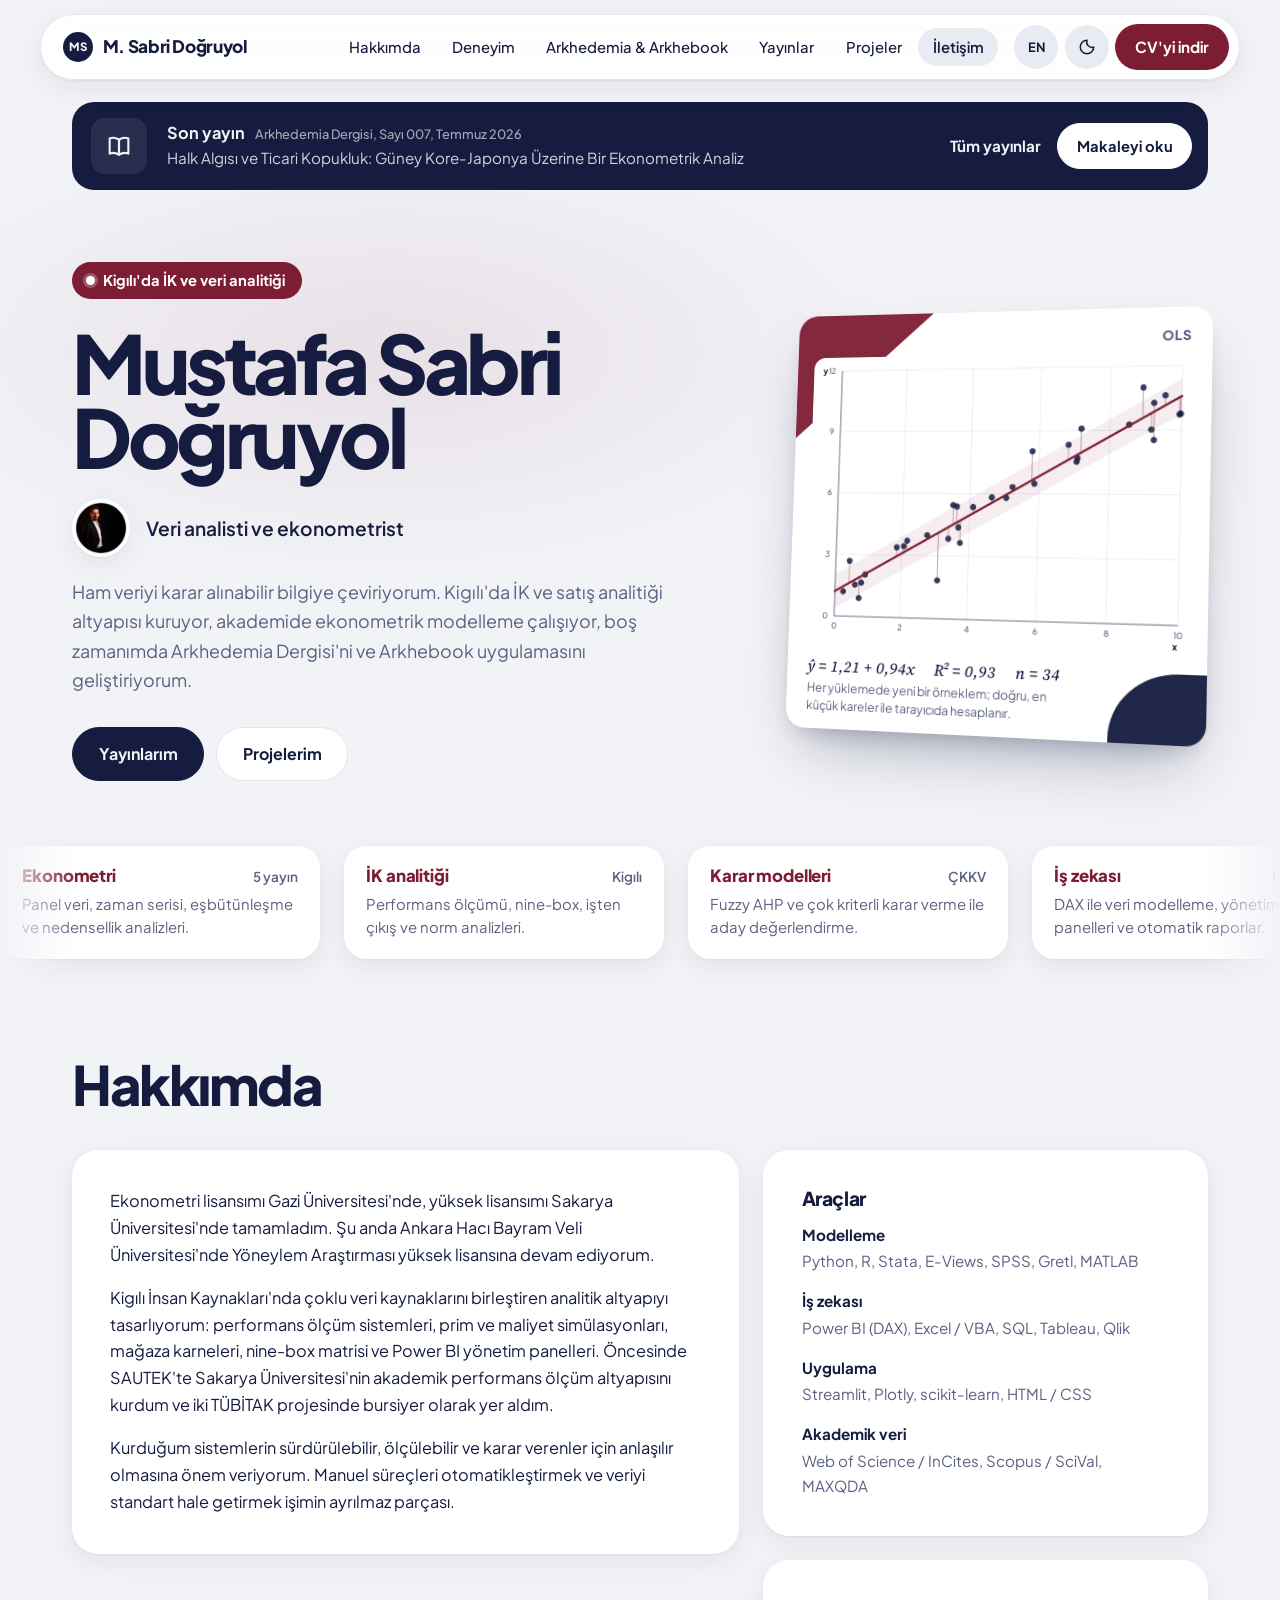
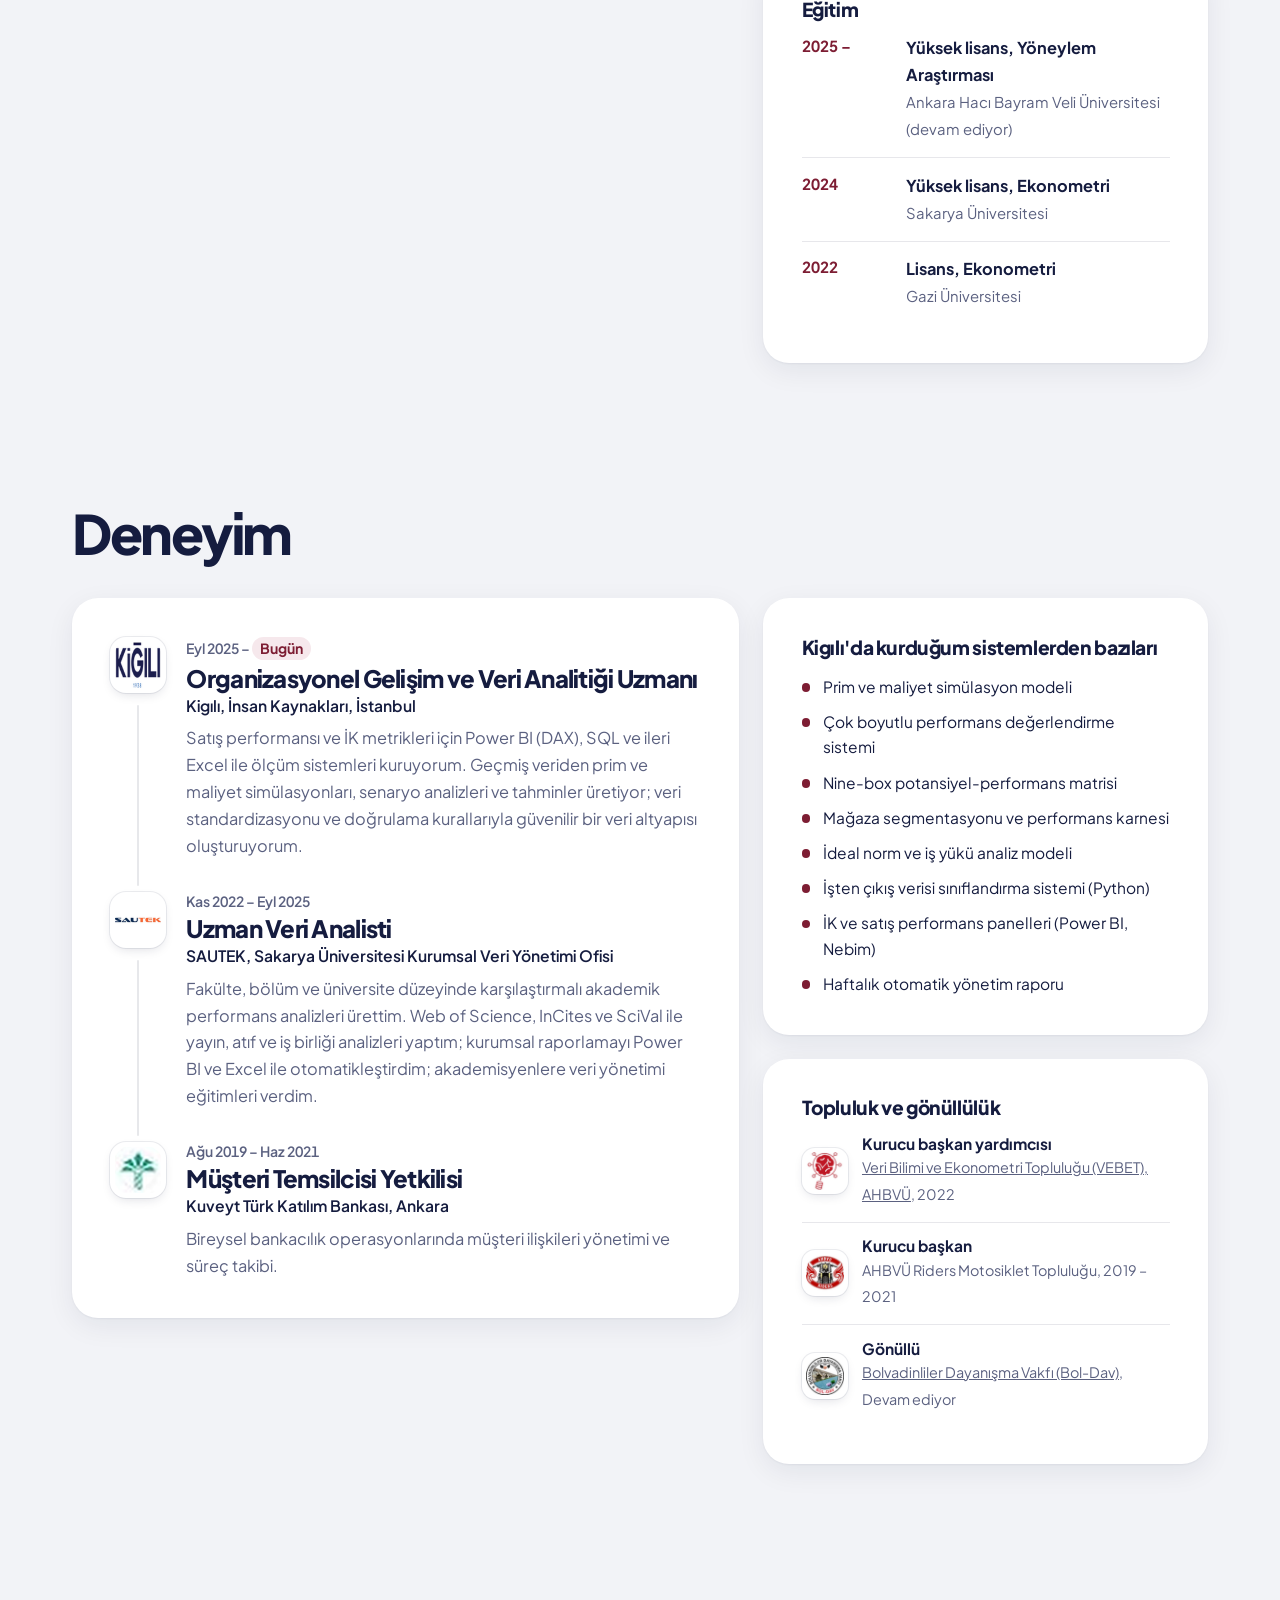
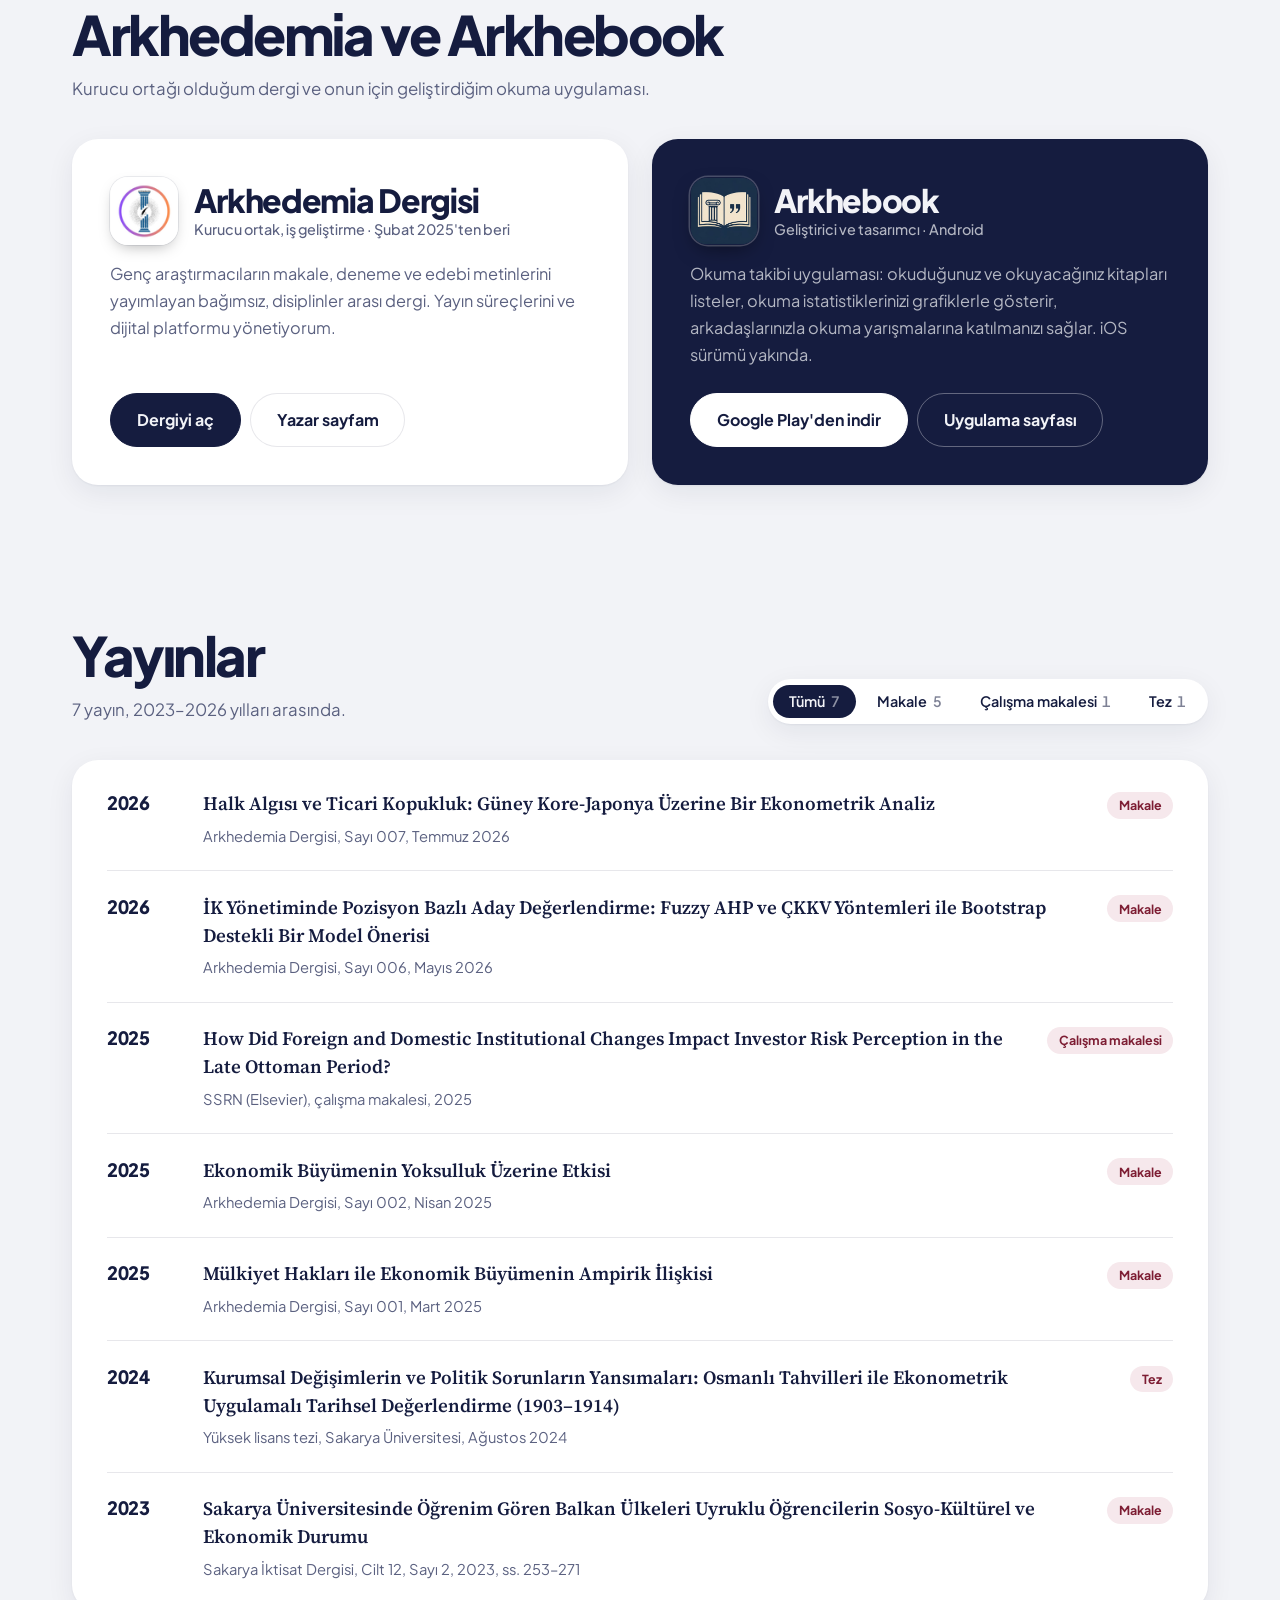
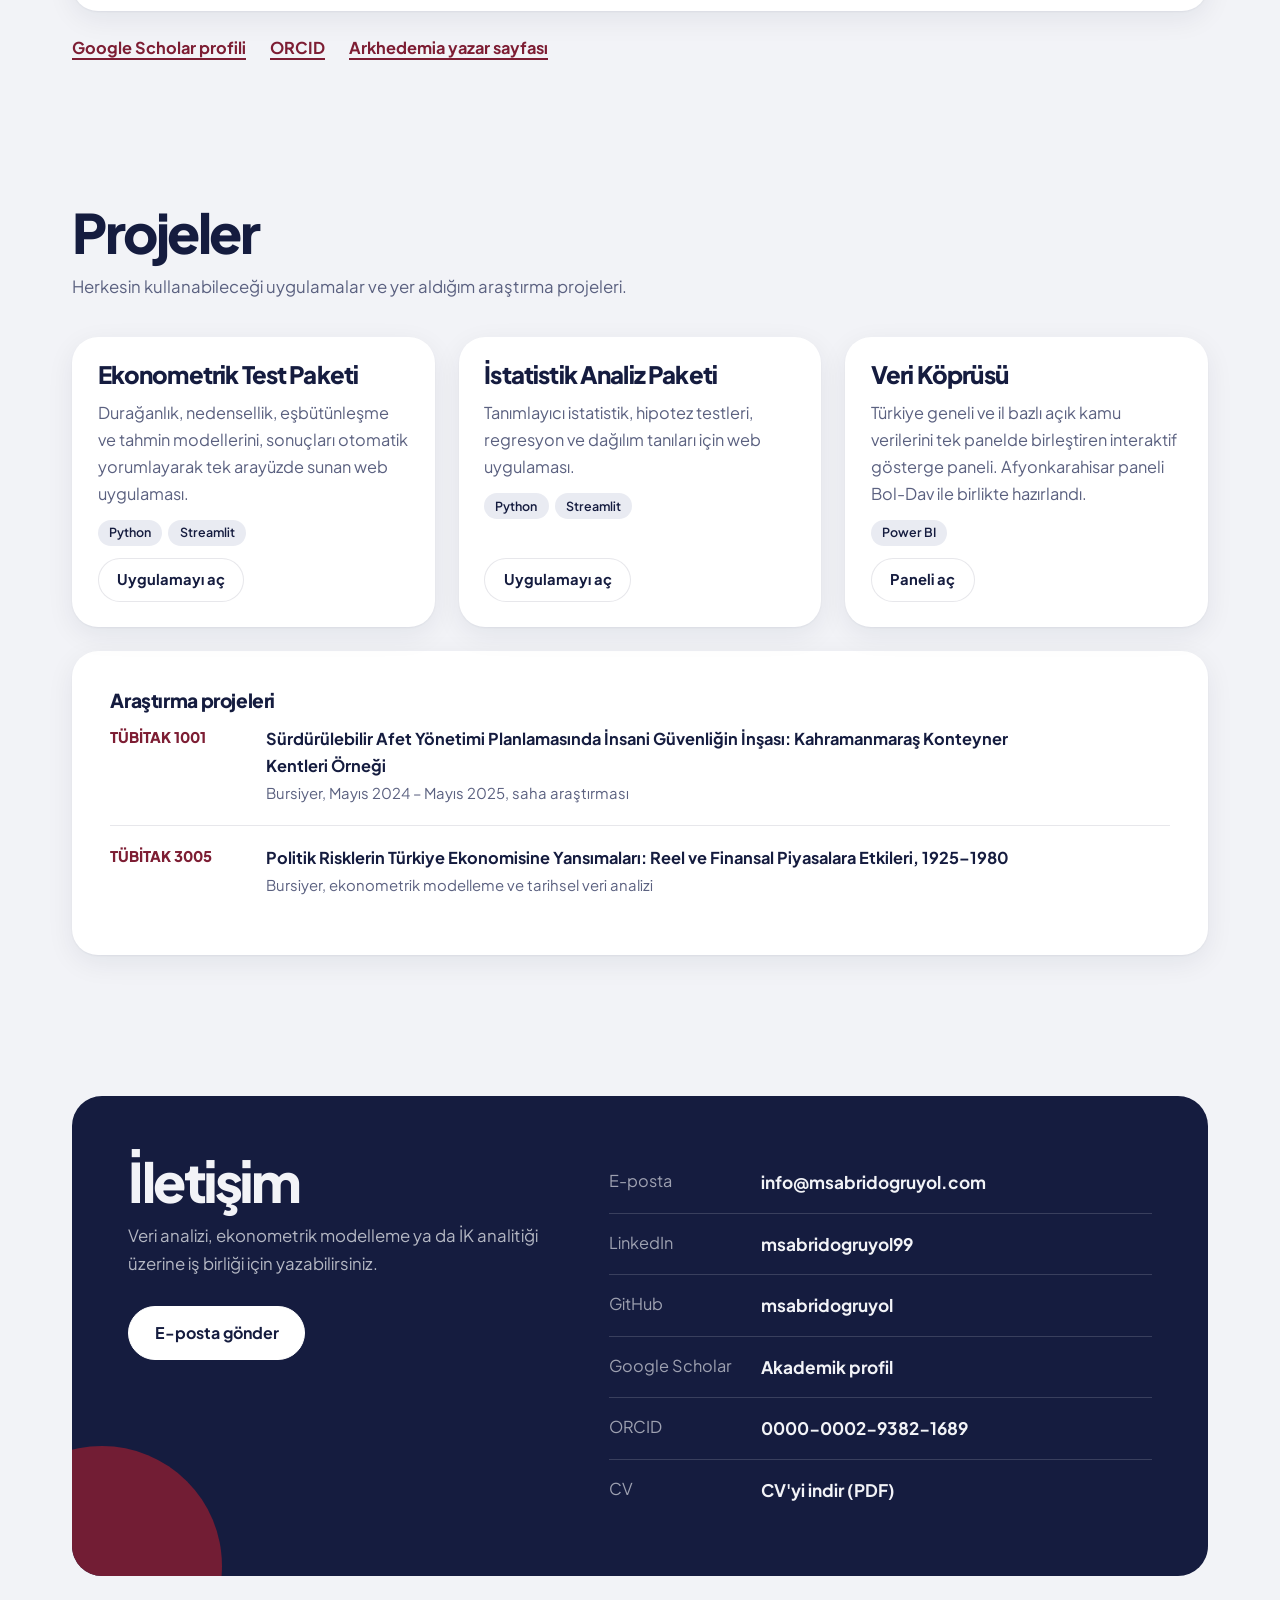
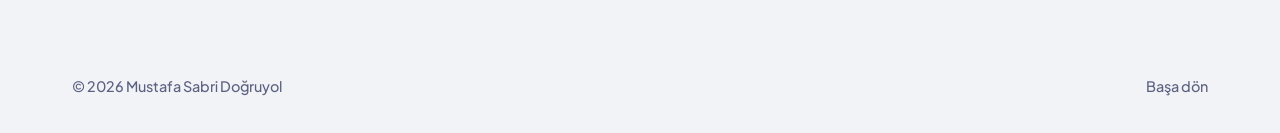
==== commit f018babb: "Add files via upload" ====
--- a/index.html
+++ b/index.html
@@ -117,7 +117,7 @@
   </section>
 
   <!-- Uzmanlık şeridi -->
-  <div class="areas" id="areas" role="list" aria-label="Uzmanlık alanları"></div>
+  <div class="areas" id="areas" aria-label="Uzmanlık alanları"></div>
 
   <!-- ABOUT -->
   <section class="sec" id="hakkimda" aria-labelledby="h-about">
--- a/assets/site.css
+++ b/assets/site.css
@@ -9,6 +9,7 @@
   --navy:#151C3F;
   --on-navy:#F2F3F7;
   --wine:#7D1D33;
+  --wine-ink:#7D1D33;
   --wine-soft:#F6E8EC;
   --dot:#151C3F;
   --shadow:0 1px 2px rgba(21,28,63,.05),0 8px 28px rgba(21,28,63,.07);
@@ -24,7 +25,7 @@
 }
 :root[data-theme="dark"]{
   --bg:#0C1128; --surface:#151C3B; --soft:#1C2448; --ink:#ECEEF6; --ink-2:#A3A9C4; --rule:rgba(236,238,246,.10);
-  --navy:#1C2550; --on-navy:#ECEEF6; --wine:#E2647F; --wine-soft:#3A1A2A; --dot:#ECEEF6;
+  --navy:#1C2550; --on-navy:#ECEEF6; --wine:#9E1F3B; --wine-ink:#EE4D63; --wine-soft:#3A1424; --dot:#ECEEF6;
   --shadow:0 1px 2px rgba(0,0,0,.3),0 8px 28px rgba(0,0,0,.25);
   --shadow-lg:0 30px 60px -20px rgba(0,0,0,.7),0 12px 24px -12px rgba(0,0,0,.5);
   color-scheme:dark;
@@ -32,7 +33,7 @@
 @media (prefers-color-scheme:dark){
   :root:not([data-theme="light"]){
     --bg:#0C1128; --surface:#151C3B; --soft:#1C2448; --ink:#ECEEF6; --ink-2:#A3A9C4; --rule:rgba(236,238,246,.10);
-    --navy:#1C2550; --on-navy:#ECEEF6; --wine:#E2647F; --wine-soft:#3A1A2A; --dot:#ECEEF6;
+    --navy:#1C2550; --on-navy:#ECEEF6; --wine:#9E1F3B; --wine-ink:#EE4D63; --wine-soft:#3A1424; --dot:#ECEEF6;
     --shadow:0 1px 2px rgba(0,0,0,.3),0 8px 28px rgba(0,0,0,.25);
     --shadow-lg:0 30px 60px -20px rgba(0,0,0,.7),0 12px 24px -12px rgba(0,0,0,.5);
     color-scheme:dark;
@@ -48,7 +49,7 @@
 h1,h2,h3{font-family:var(--sans);margin:0;line-height:1.08;font-weight:800;letter-spacing:-.03em}
 p{margin:0}
 ul,ol{margin:0;padding:0;list-style:none}
-:focus-visible{outline:2.5px solid var(--wine);outline-offset:3px;border-radius:6px}
+:focus-visible{outline:2.5px solid var(--wine-ink);outline-offset:3px;border-radius:6px}
 .wrap{max-width:var(--wrap);margin:0 auto;padding:0 clamp(1rem,3.5vw,2rem)}
 .skip{position:absolute;left:-9999px;top:0;background:var(--wine);color:#fff;padding:.6rem 1rem;z-index:100;border-radius:999px}
 .skip:focus{left:1rem;top:1rem}
@@ -78,11 +79,11 @@
 .btn:hover{border-color:var(--ink)}
 .btn:active{transform:scale(.98)}
 .btn--solid{background:var(--navy);border-color:var(--navy);color:var(--on-navy)}
-.btn--solid:hover{background:var(--wine);border-color:var(--wine);color:#fff}
-.btn--wine{background:var(--wine);border-color:var(--wine);color:#fff}
-.btn--wine:hover{filter:brightness(1.12);border-color:var(--wine)}
+.btn--solid:hover{background:var(--wine);border-color:var(--wine-ink);color:#fff}
+.btn--wine{background:var(--wine);border-color:var(--wine-ink);color:#fff}
+.btn--wine:hover{filter:brightness(1.12);border-color:var(--wine-ink)}
 .btn--sm{min-height:44px;padding:0 1.15rem;font-size:.92rem}
-.link{color:var(--wine);font-weight:700;text-decoration:underline;text-underline-offset:4px;text-decoration-thickness:1.5px}
+.link{color:var(--wine-ink);font-weight:700;text-decoration:underline;text-underline-offset:4px;text-decoration-thickness:1.5px}
 .link:hover{text-decoration-thickness:2.5px}
 
 /* ===== Latest publication band ===== */
@@ -98,7 +99,7 @@
 .band__acts .ghost{color:var(--on-navy);font-weight:700;text-decoration:none;font-size:.95rem}
 .band__acts .ghost:hover{text-decoration:underline;text-underline-offset:4px}
 .band .btn{background:#fff;border-color:#fff;color:#151C3F;min-height:46px}
-.band .btn:hover{background:var(--wine);border-color:var(--wine);color:#fff}
+.band .btn:hover{background:var(--wine);border-color:var(--wine-ink);color:#fff}
 
 /* ===== Hero ===== */
 .hero{padding:clamp(2.5rem,6vw,4.5rem) 0 clamp(2rem,5vw,3.5rem);position:relative}
@@ -131,8 +132,8 @@
 .plot .tick{fill:var(--ink-2);font:500 12px var(--sans)}
 .plot .lab{fill:var(--ink);font:700 13px var(--sans)}
 .plot .pt{fill:var(--dot);opacity:0}
-.plot .res{stroke:var(--wine);stroke-width:1;opacity:0}
-.plot .fit{stroke:var(--wine);stroke-width:3.2;fill:none;stroke-linecap:round}
+.plot .res{stroke:var(--wine-ink);stroke-width:1;opacity:0}
+.plot .fit{stroke:var(--wine-ink);stroke-width:3.2;fill:none;stroke-linecap:round}
 .plot .band-ci{fill:var(--wine);opacity:0}
 .plot.is-on .pt{animation:pop .35s ease-out forwards}
 .plot.is-on .res{animation:fadeTo .4s ease-out forwards}
@@ -142,14 +143,21 @@
 @keyframes bandIn{to{opacity:.08}}
 @keyframes draw{to{stroke-dashoffset:0}}
 
-/* ===== Areas strip (yatay kayan kartlar) ===== */
-.areas{display:flex;gap:var(--gap);overflow-x:auto;scroll-snap-type:x mandatory;padding:.5rem clamp(1rem,3.5vw,2rem) 1.5rem;margin:0 auto;max-width:calc(var(--wrap) + 4rem);scrollbar-width:none;-webkit-mask-image:linear-gradient(90deg,transparent,#000 3%,#000 97%,transparent);mask-image:linear-gradient(90deg,transparent,#000 3%,#000 97%,transparent)}
-.areas::-webkit-scrollbar{display:none}
-.area{flex:0 0 clamp(240px,27vw,320px);scroll-snap-align:start;background:var(--surface);border-radius:22px;padding:1.3rem 1.4rem;box-shadow:var(--shadow);display:flex;flex-direction:column;gap:.5rem}
+/* ===== Areas strip (kendi kendine kayan şerit) ===== */
+.areas{overflow:hidden;padding:.6rem 0 1.6rem;-webkit-mask-image:linear-gradient(90deg,transparent,#000 6%,#000 94%,transparent);mask-image:linear-gradient(90deg,transparent,#000 6%,#000 94%,transparent)}
+.areas__track{display:flex;gap:var(--gap);width:max-content;animation:marquee 45s linear infinite}
+.areas:hover .areas__track,.areas:focus-within .areas__track{animation-play-state:paused}
+@keyframes marquee{to{transform:translateX(calc(-50% - var(--gap) / 2))}}
+.area{flex:0 0 clamp(250px,26vw,320px);background:var(--surface);border-radius:22px;padding:1.3rem 1.4rem;box-shadow:var(--shadow);display:flex;flex-direction:column;gap:.5rem}
 .area__top{display:flex;justify-content:space-between;align-items:baseline;gap:1rem}
-.area h3{font-size:1.05rem;color:var(--wine);letter-spacing:-.01em}
+.area h3{font-size:1.05rem;color:var(--wine-ink);letter-spacing:-.01em}
 .area__n{font:600 .85rem/1 var(--sans);color:var(--ink-2);font-variant-numeric:tabular-nums}
 .area p{color:var(--ink-2);font-size:.93rem;line-height:1.5}
+@media (prefers-reduced-motion:reduce){
+  .areas{overflow-x:auto}
+  .areas__track{animation:none;padding:0 clamp(1rem,3.5vw,2rem)}
+  .areas__track [aria-hidden="true"]{display:none}
+}
 
 /* ===== Sections ===== */
 .sec{padding:clamp(2.5rem,5.5vw,4.5rem) 0}
@@ -170,40 +178,40 @@
 .tools dd{margin:0;color:var(--ink-2);font-size:.95rem}
 .edu li{display:grid;grid-template-columns:5.5rem 1fr;gap:1rem;padding:.9rem 0;border-top:1px solid var(--rule)}
 .edu li:first-child{border-top:0;padding-top:0}
-.edu .y{font:700 .95rem/1.5 var(--sans);color:var(--wine);font-variant-numeric:tabular-nums}
+.edu .y{font:700 .95rem/1.5 var(--sans);color:var(--wine-ink);font-variant-numeric:tabular-nums}
 .edu strong{font-weight:700;display:block}
 .edu span.s{color:var(--ink-2);font-size:.93rem}
 
 /* Timeline */
-.timeline li{display:grid;grid-template-columns:52px 1fr;gap:1.25rem;padding-bottom:2rem;position:relative}
-.timeline li::before{content:"";position:absolute;left:25px;top:58px;bottom:6px;width:2px;background:var(--rule);border-radius:2px}
+.timeline li{display:grid;grid-template-columns:56px 1fr;gap:1.25rem;padding-bottom:2rem;position:relative}
+.timeline li::before{content:"";position:absolute;left:27px;top:68px;bottom:6px;width:2px;background:var(--rule);border-radius:2px}
 .timeline li:last-child{padding-bottom:0}
 .timeline li:last-child::before{display:none}
-.logo{width:52px;height:52px;border-radius:50%;background:#fff;border:1px solid var(--rule);display:grid;place-items:center;overflow:hidden}
-.logo img{width:38px;height:38px;object-fit:contain}
+.logo{width:56px;height:56px;border-radius:16px;background:#fff;box-shadow:0 0 0 1px rgba(21,28,63,.08),0 4px 12px -4px rgba(21,28,63,.18);display:grid;place-items:center;overflow:hidden;padding:5px}
+.logo img{width:100%;height:100%;object-fit:contain;border-radius:11px}
 .when{font:600 .88rem/1.3 var(--sans);color:var(--ink-2);font-variant-numeric:tabular-nums}
-.when .now{display:inline-block;background:var(--wine-soft);color:var(--wine);padding:.15rem .5rem;border-radius:999px;font-weight:700}
+.when .now{display:inline-block;background:var(--wine-soft);color:var(--wine-ink);padding:.15rem .5rem;border-radius:999px;font-weight:700}
 .timeline h3{font-size:var(--s2);margin:.35rem 0 .2rem;letter-spacing:-.03em}
 .org{font:600 .98rem/1.4 var(--sans)}
 .timeline p.d{margin-top:.55rem;color:var(--ink-2);max-width:42em}
 .ticks{display:grid;gap:.6rem}
 .ticks li{padding-left:1.35rem;position:relative;font-size:.97rem}
 .ticks li::before{content:"";position:absolute;left:0;top:.6em;width:.55rem;height:.55rem;border-radius:50%;background:var(--wine)}
-.community li{display:grid;grid-template-columns:40px 1fr;gap:.9rem;align-items:center;padding:.85rem 0;border-top:1px solid var(--rule)}
+.community li{display:grid;grid-template-columns:46px 1fr;gap:.9rem;align-items:center;padding:.85rem 0;border-top:1px solid var(--rule)}
 .community li:first-child{border-top:0;padding-top:0}
-.community .logo{width:40px;height:40px}
-.community .logo img{width:28px;height:28px}
+.community .logo{width:46px;height:46px;border-radius:13px;padding:4px}
+.community .logo img{border-radius:9px}
 .community strong{font:700 .97rem/1.3 var(--sans);display:block}
 .community .meta{font-size:.9rem;color:var(--ink-2)}
 .community a{color:var(--ink-2)}
-.community a:hover{color:var(--wine)}
+.community a:hover{color:var(--wine-ink)}
 
 /* Ventures */
 .ventures{display:grid;grid-template-columns:1fr 1fr;gap:var(--gap)}
 .venture{background:var(--surface);border-radius:26px;padding:clamp(1.5rem,3.5vw,2.4rem);display:flex;flex-direction:column;gap:1rem;box-shadow:var(--shadow)}
 .venture__top{display:flex;align-items:center;gap:1rem}
-.venture__top img{width:64px;height:64px;border-radius:16px;object-fit:contain;background:#fff;border:1px solid var(--rule)}
-.venture__top img[src$=".svg"]{border:0;background:none}
+.venture__top img{width:68px;height:68px;border-radius:18px;object-fit:contain;background:#fff;box-shadow:0 0 0 1px rgba(21,28,63,.08),0 6px 16px -6px rgba(0,0,0,.35)}
+.venture--app .venture__top img{background:none;box-shadow:0 0 0 1.5px rgba(255,255,255,.22),0 8px 20px -6px rgba(0,0,0,.5)}
 .venture h3{font-size:var(--s3);letter-spacing:-.04em}
 .venture .r{font:500 .9rem/1.35 var(--sans);color:var(--ink-2);margin-top:.2rem}
 .venture p.d{max-width:34em;color:var(--ink-2)}
@@ -213,7 +221,7 @@
 .venture--app .btn{background:transparent;border-color:color-mix(in srgb,var(--on-navy) 35%,transparent);color:var(--on-navy)}
 .venture--app .btn:hover{border-color:var(--on-navy)}
 .venture--app .btn--solid{background:#fff;border-color:#fff;color:#151C3F}
-.venture--app .btn--solid:hover{background:var(--wine);border-color:var(--wine);color:#fff}
+.venture--app .btn--solid:hover{background:var(--wine);border-color:var(--wine-ink);color:#fff}
 
 /* Publications */
 .filters{display:flex;gap:.35rem;flex-wrap:wrap;background:var(--surface);padding:.35rem;border-radius:999px;box-shadow:var(--shadow)}
@@ -228,9 +236,9 @@
 .pub .y{font:800 1.15rem/1.4 var(--sans);font-variant-numeric:tabular-nums;letter-spacing:-.02em}
 .pub .t{font:600 1.18rem/1.38 var(--serif);max-width:46em;color:var(--ink)}
 .pub a.t{text-decoration:none}
-.pub a.t:hover{color:var(--wine);text-decoration:underline;text-underline-offset:4px;text-decoration-thickness:1.5px}
+.pub a.t:hover{color:var(--wine-ink);text-decoration:underline;text-underline-offset:4px;text-decoration-thickness:1.5px}
 .pub .v{color:var(--ink-2);font-size:.92rem;margin-top:.35rem}
-.pub .k{font:700 .78rem/1 var(--sans);padding:.45rem .7rem;border-radius:999px;background:var(--wine-soft);color:var(--wine);white-space:nowrap}
+.pub .k{font:700 .78rem/1 var(--sans);padding:.45rem .7rem;border-radius:999px;background:var(--wine-soft);color:var(--wine-ink);white-space:nowrap}
 .pubs__more{display:flex;gap:1.5rem;flex-wrap:wrap;margin-top:1.5rem}
 
 /* Projects */
@@ -243,7 +251,7 @@
 .proj .btn{margin-top:auto;align-self:flex-start}
 .research li{display:grid;grid-template-columns:8.5rem 1fr;gap:1.25rem;padding:1.15rem 0;border-top:1px solid var(--rule)}
 .research li:first-child{border-top:0;padding-top:0}
-.research .c{font:800 .92rem/1.5 var(--sans);color:var(--wine)}
+.research .c{font:800 .92rem/1.5 var(--sans);color:var(--wine-ink)}
 .research strong{font-weight:700;display:block;max-width:48em}
 .research .m{color:var(--ink-2);font-size:.93rem}
 
@@ -254,7 +262,7 @@
 .contact__card .h2{color:var(--on-navy)}
 .contact__card .sec__sub{color:color-mix(in srgb,var(--on-navy) 72%,var(--navy))}
 .contact__card .btn{margin-top:1.75rem;background:#fff;border-color:#fff;color:#151C3F}
-.contact__card .btn:hover{background:var(--wine);border-color:var(--wine);color:#fff}
+.contact__card .btn:hover{background:var(--wine);border-color:var(--wine-ink);color:#fff}
 .contact__list li{display:grid;grid-template-columns:8.5rem 1fr;gap:1rem;padding:1rem 0;border-top:1px solid color-mix(in srgb,var(--on-navy) 16%,transparent)}
 .contact__list li:first-child{border-top:0}
 .contact__list li > span{color:color-mix(in srgb,var(--on-navy) 62%,var(--navy))}
@@ -264,7 +272,7 @@
 .foot{color:var(--ink-2);font:500 .9rem/1 var(--sans)}
 .foot__in{display:flex;justify-content:space-between;padding-top:2rem;padding-bottom:2.5rem}
 .foot a{text-decoration:none}
-.foot a:hover{color:var(--wine)}
+.foot a:hover{color:var(--wine-ink)}
 
 /* ===== Responsive ===== */
 @media (max-width:1120px){
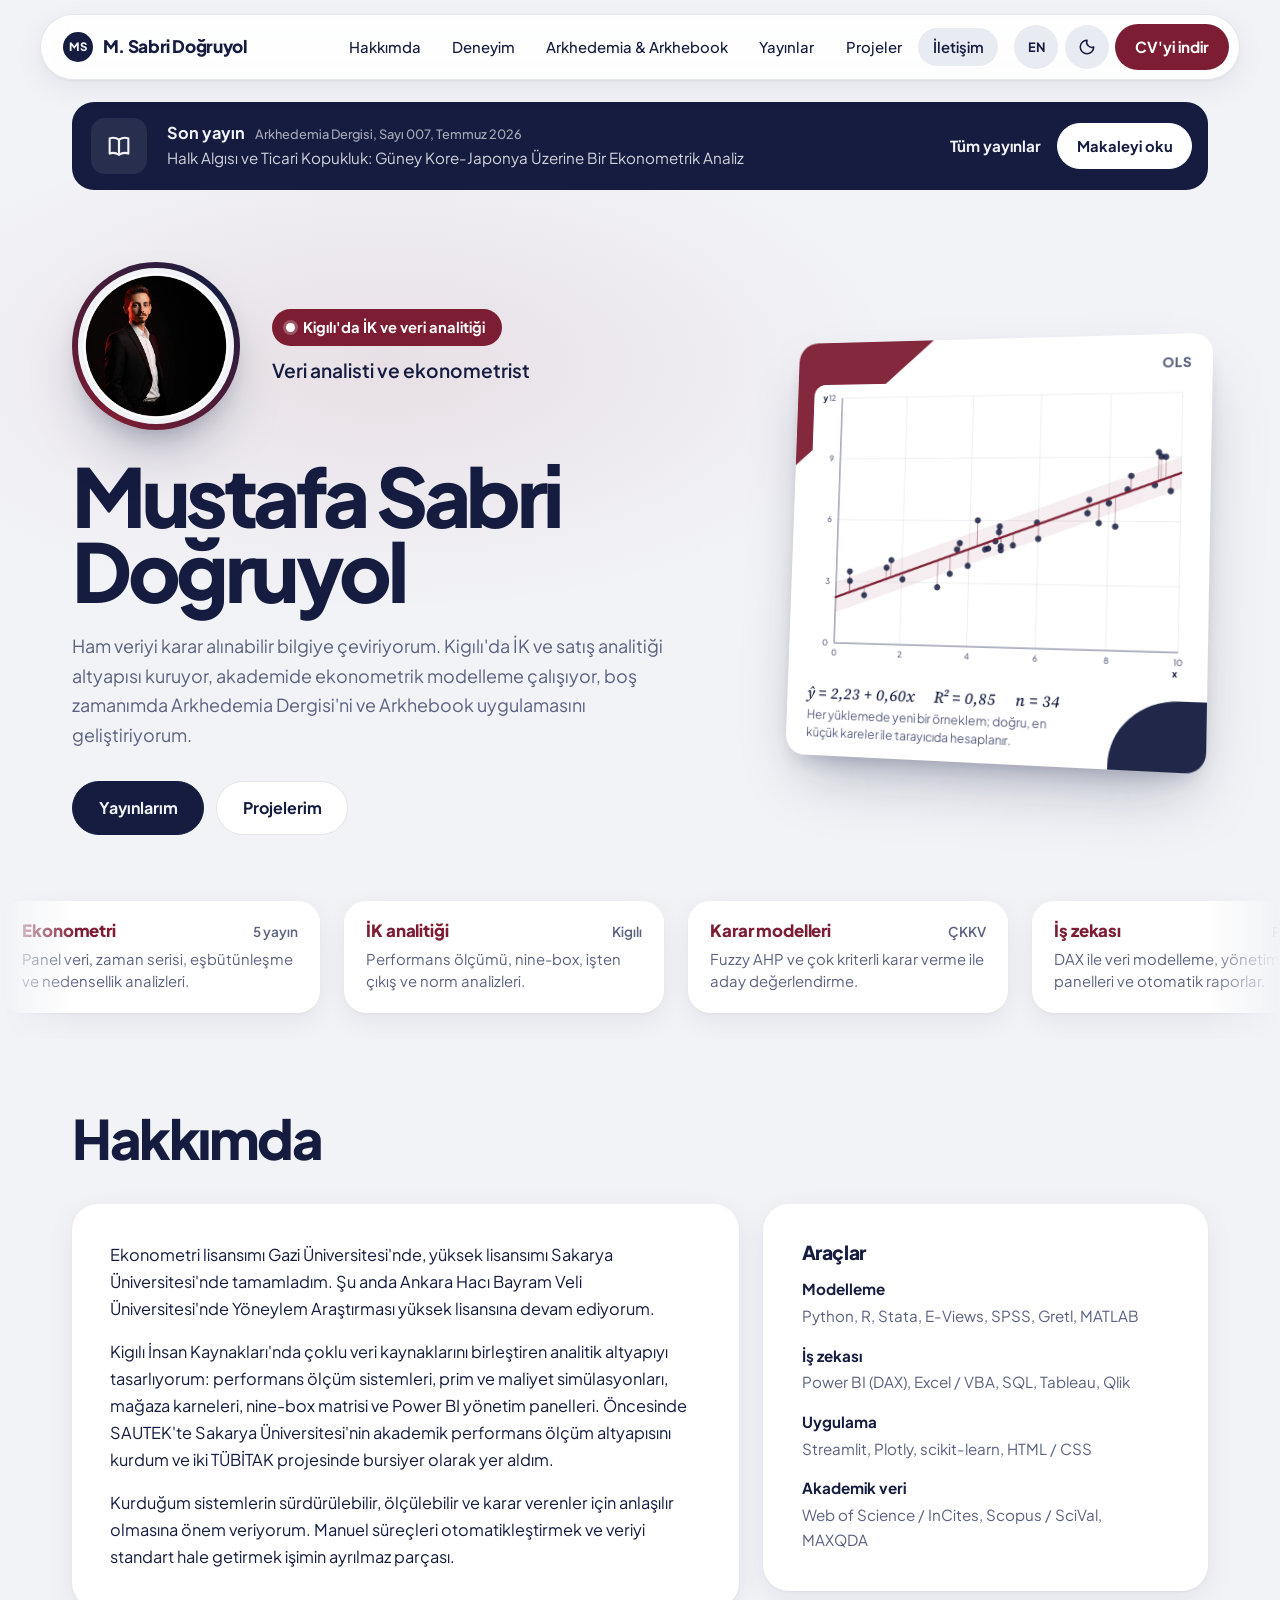
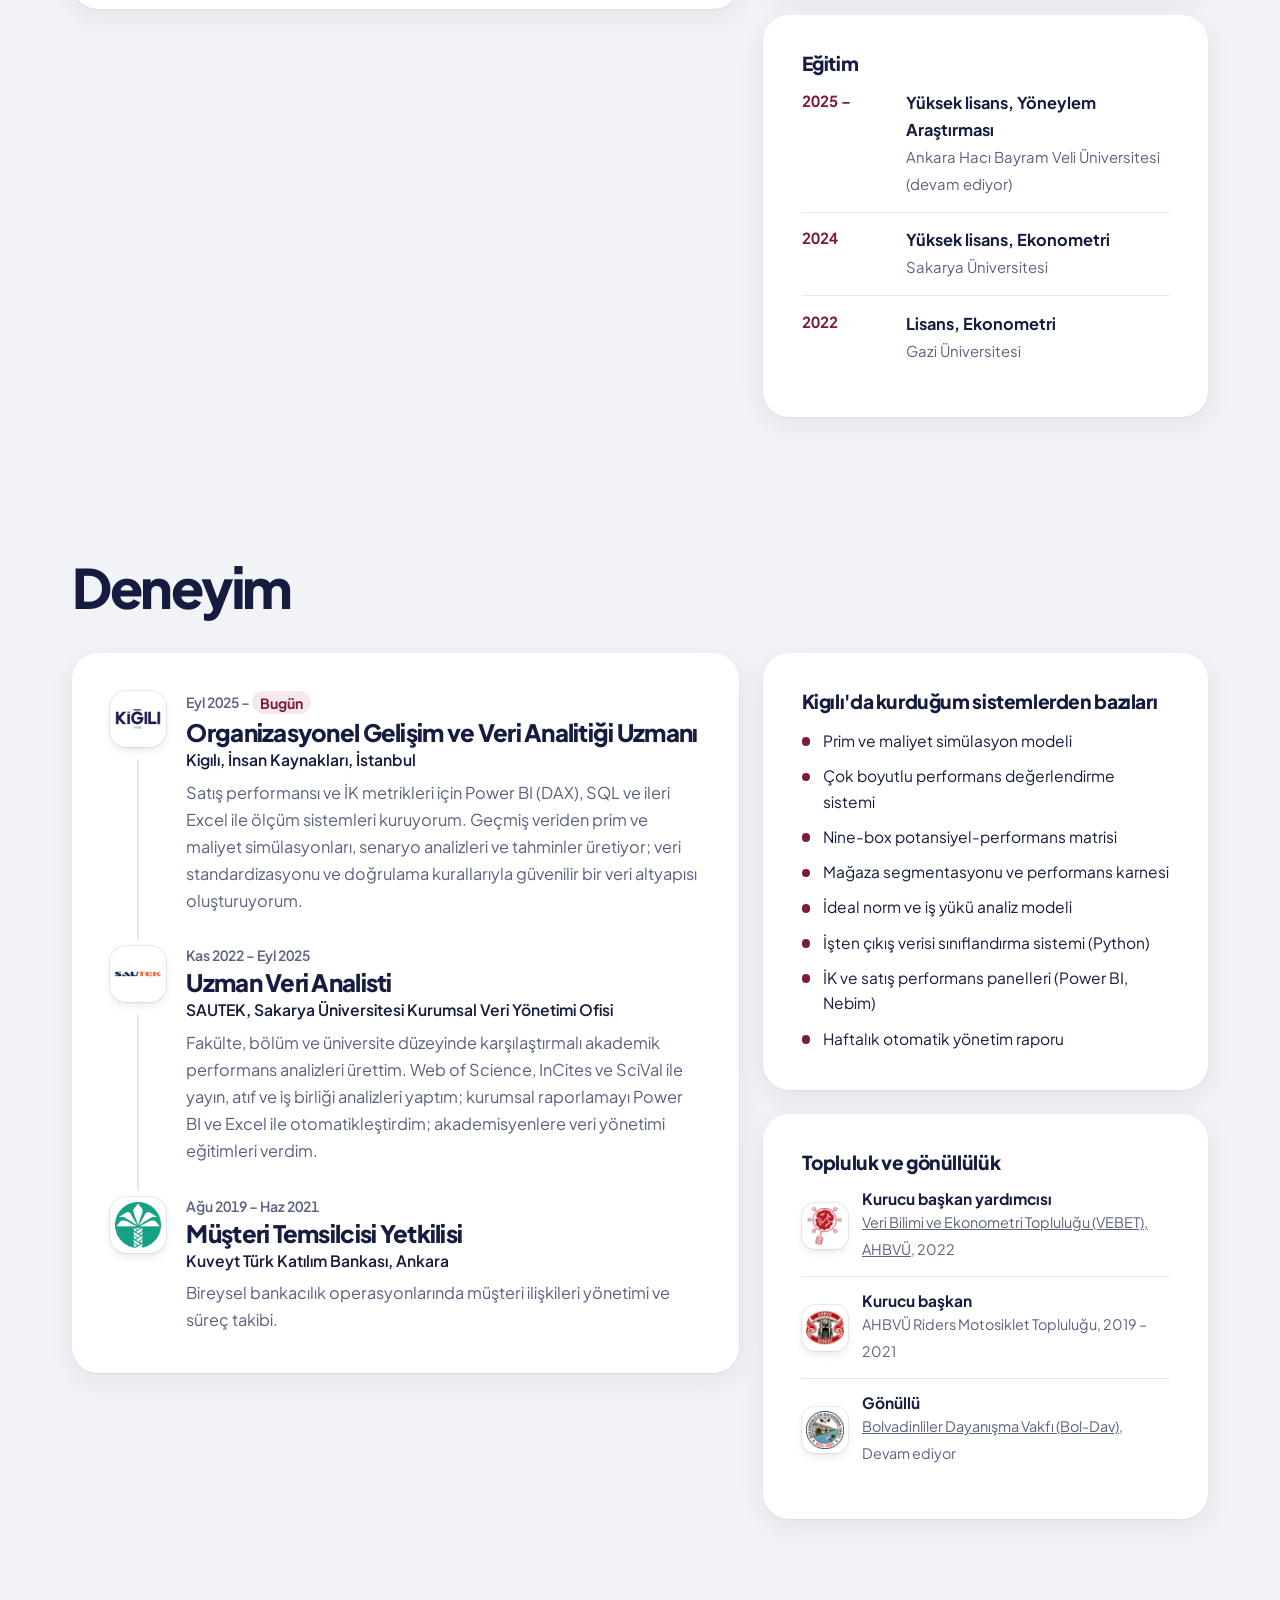
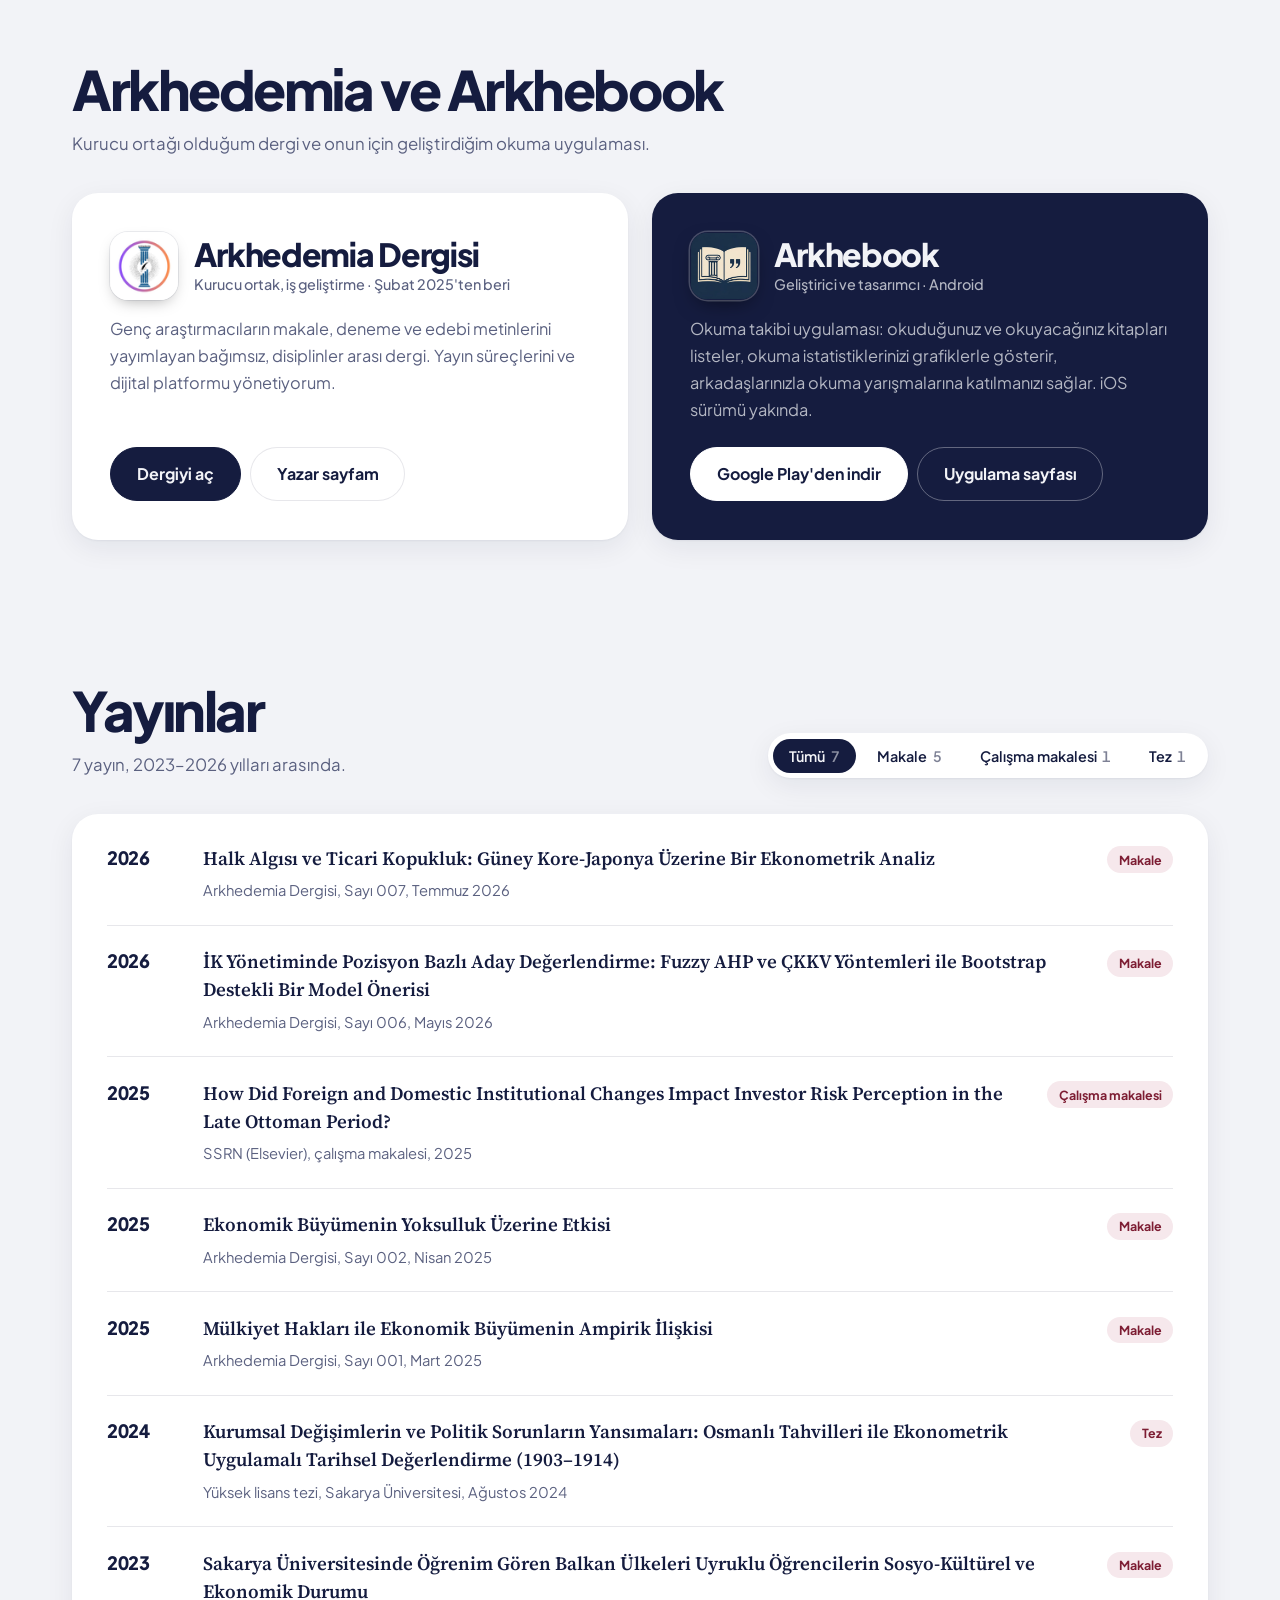
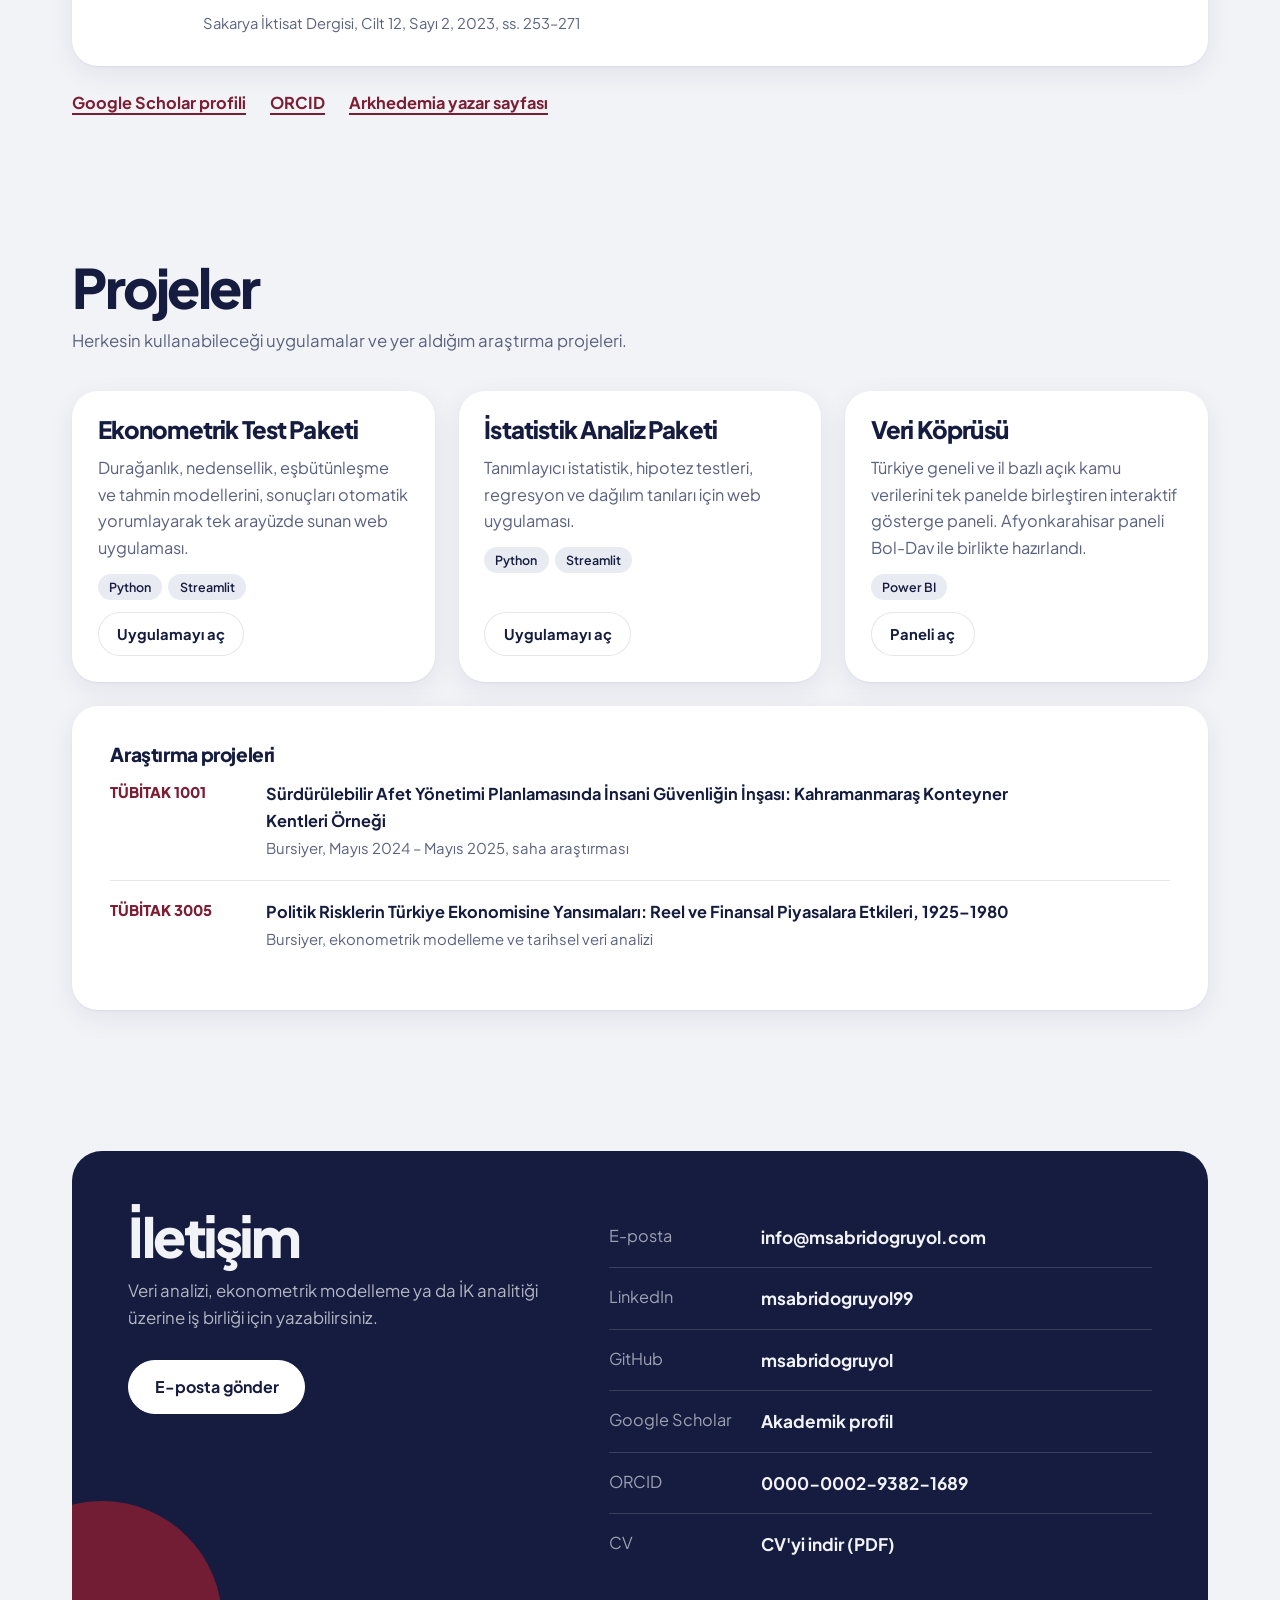
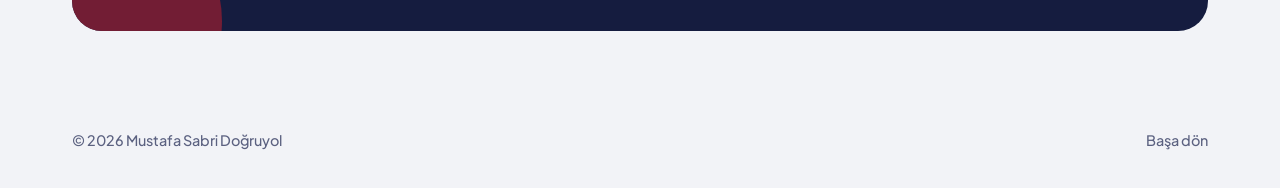
==== commit 5a93317e: "Add files via upload" ====
--- a/index.html
+++ b/index.html
@@ -90,12 +90,14 @@
   <section class="hero" id="top">
     <div class="wrap hero__grid">
       <div class="hero__text">
-        <p class="status" data-bind="hero.status"></p>
+        <div class="hero__id">
+          <div class="hero__photo-wrap"><img class="hero__photo" src="img/profil.webp" width="168" height="168" alt="Mustafa Sabri Doğruyol"></div>
+          <div class="hero__id-txt">
+            <p class="status" data-bind="hero.status"></p>
+            <p class="hero__role" data-bind="hero.role"></p>
+          </div>
+        </div>
         <h1 class="hero__name"><span>Mustafa Sabri</span><span>Doğruyol</span></h1>
-        <div class="hero__who">
-          <img class="hero__photo" src="img/profil.webp" width="58" height="58" alt="Mustafa Sabri Doğruyol">
-          <p class="hero__role" data-bind="hero.role"></p>
-        </div>
         <p class="hero__lead" data-bind="hero.lead"></p>
         <div class="hero__actions">
           <a class="btn btn--solid" href="#yayinlar" data-i18n="cta_pubs">Yayınlarım</a>
--- a/assets/site.css
+++ b/assets/site.css
@@ -108,12 +108,14 @@
 .status{display:inline-flex;align-items:center;gap:.55rem;background:var(--wine);color:#fff;font:700 .92rem/1 var(--sans);padding:.7rem 1.05rem .7rem .85rem;border-radius:999px}
 .status::before{content:"";width:9px;height:9px;border-radius:50%;background:#fff;box-shadow:0 0 0 3px rgba(255,255,255,.25)}
 .hero__text{container-type:inline-size}
-.hero__name{font-size:var(--s5);font-size:min(12.6cqi,8.25rem);font-weight:800;letter-spacing:-.055em;line-height:.92;margin-top:1.6rem;color:var(--ink)}
+.hero__name{font-size:var(--s5);font-size:min(12.6cqi,8.25rem);font-weight:800;letter-spacing:-.055em;line-height:.92;margin-top:1.75rem;color:var(--ink)}
 .hero__name span{display:block;white-space:nowrap}
-.hero__who{display:flex;align-items:center;gap:1rem;margin-top:1.6rem}
-.hero__photo{width:58px;height:58px;border-radius:50%;object-fit:cover;background:var(--soft);border:3px solid var(--surface);box-shadow:var(--shadow)}
+.hero__id{display:flex;align-items:center;gap:clamp(1.25rem,3vw,2rem)}
+.hero__photo-wrap{flex:none;position:relative;width:clamp(120px,14vw,168px);aspect-ratio:1;border-radius:50%;padding:6px;background:conic-gradient(from 210deg,var(--wine),var(--navy) 55%,var(--wine));box-shadow:var(--shadow-lg)}
+.hero__photo{width:100%;height:100%;border-radius:50%;object-fit:cover;object-position:center top;background:var(--soft);border:5px solid var(--bg)}
+.hero__id-txt{display:flex;flex-direction:column;align-items:flex-start;gap:.8rem}
 .hero__role{font:600 var(--s1)/1.3 var(--sans)}
-.hero__lead{font-size:1.12rem;line-height:1.65;max-width:34em;margin-top:1.2rem;color:var(--ink-2)}
+.hero__lead{font-size:1.12rem;line-height:1.65;max-width:34em;margin-top:1.5rem;color:var(--ink-2)}
 .hero__actions{display:flex;flex-wrap:wrap;gap:.75rem;margin-top:2rem}
 
 /* Plot as a tilted "cover" */
@@ -307,6 +309,11 @@
   .pub .k{justify-self:start}
   .research li,.edu li,.contact__list li{grid-template-columns:1fr;gap:.2rem}
   .hero__actions .btn{flex:1 1 auto}
+  .hero__id{gap:1rem}
+  .hero__photo-wrap{width:104px;padding:4px}
+  .hero__photo{border-width:3px}
+  .hero__role{font-size:1.02rem}
+  .status{font-size:.82rem;padding:.6rem .9rem .6rem .75rem}
   .plot{transform:none}
 }
 @media (prefers-reduced-motion:reduce){
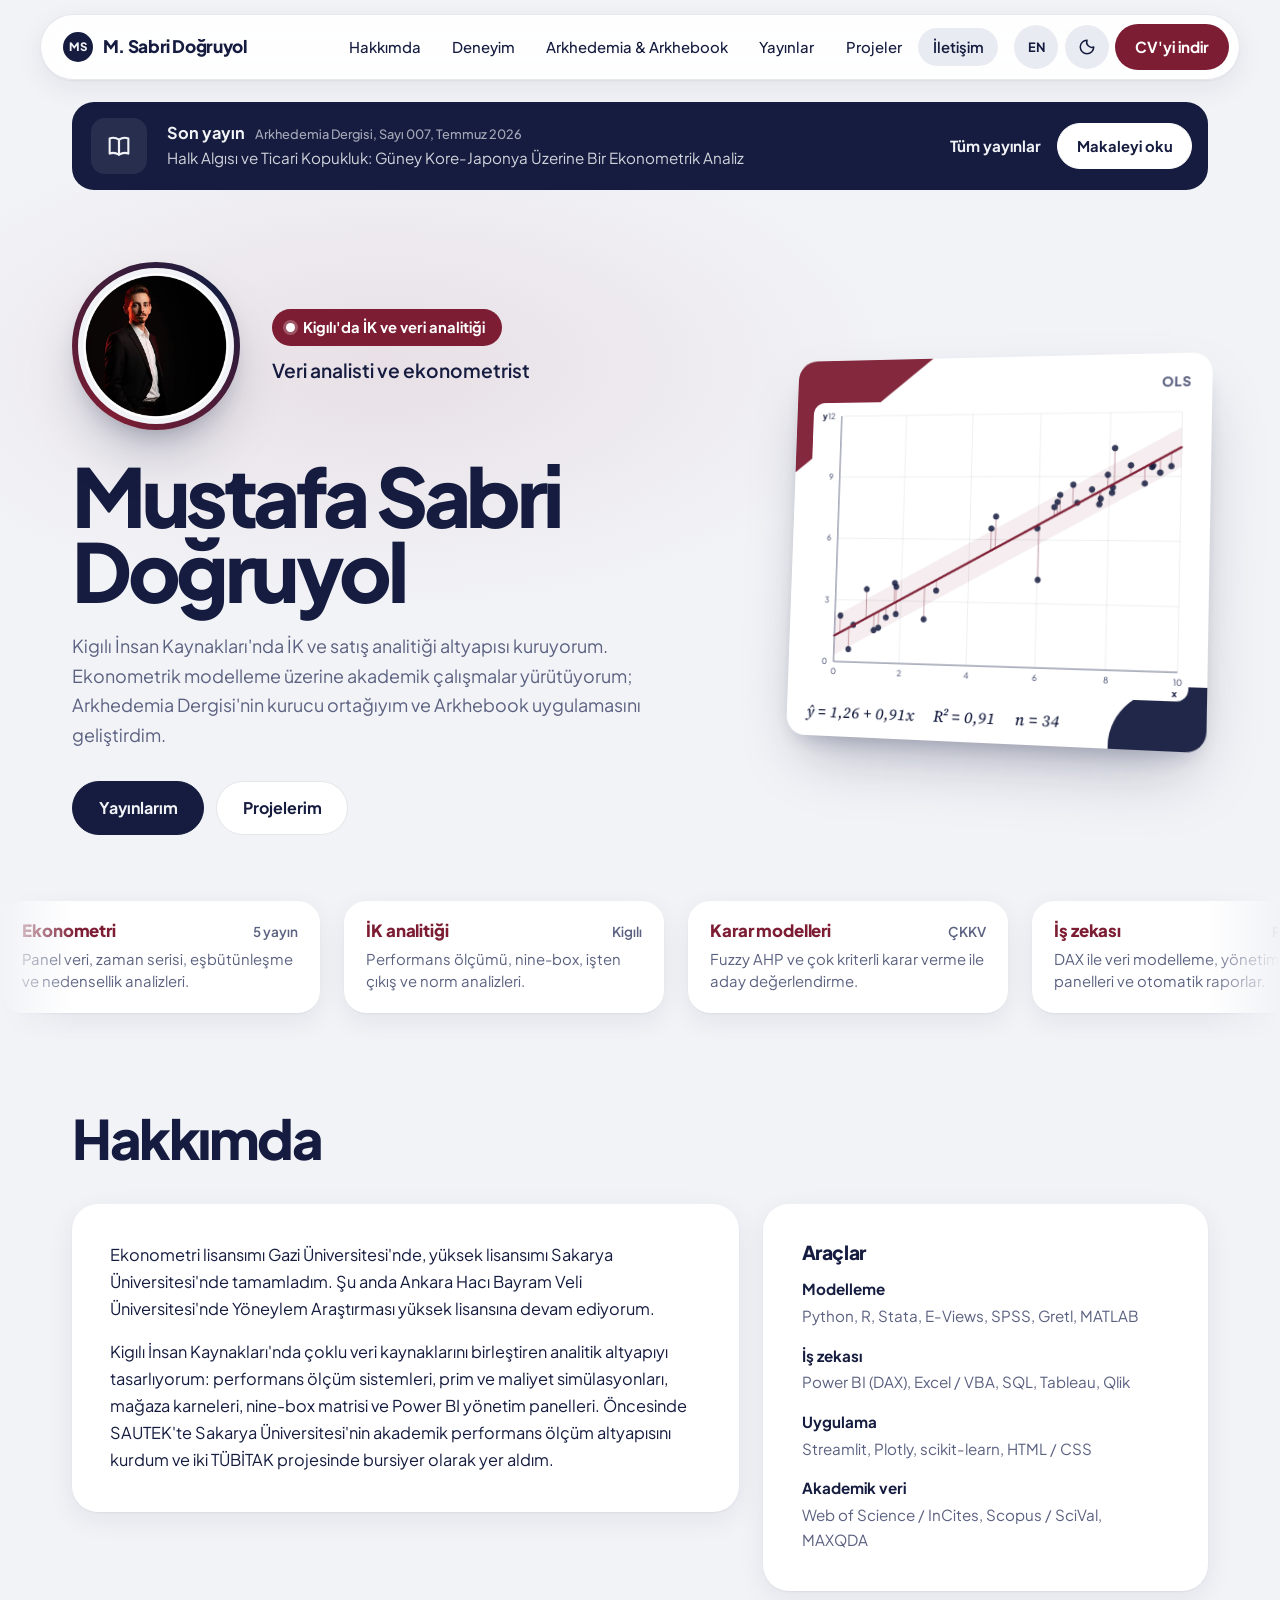
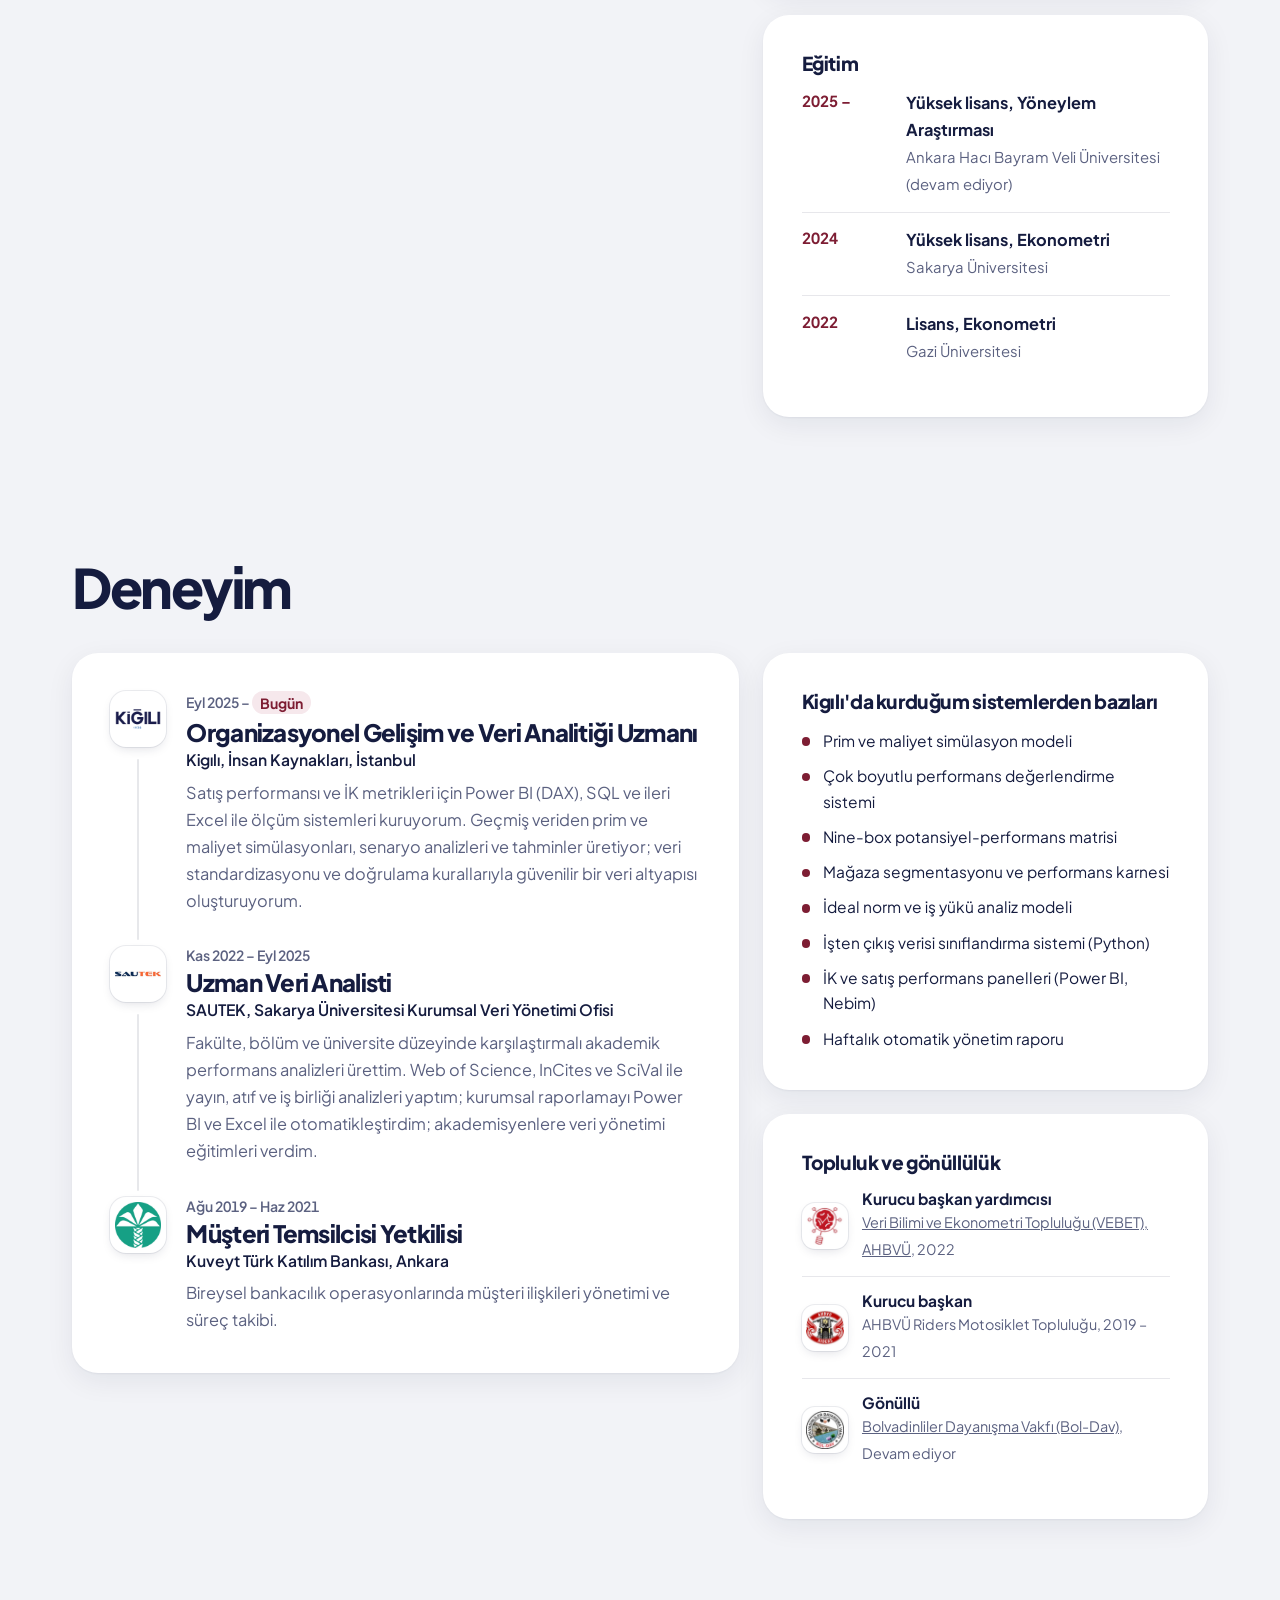
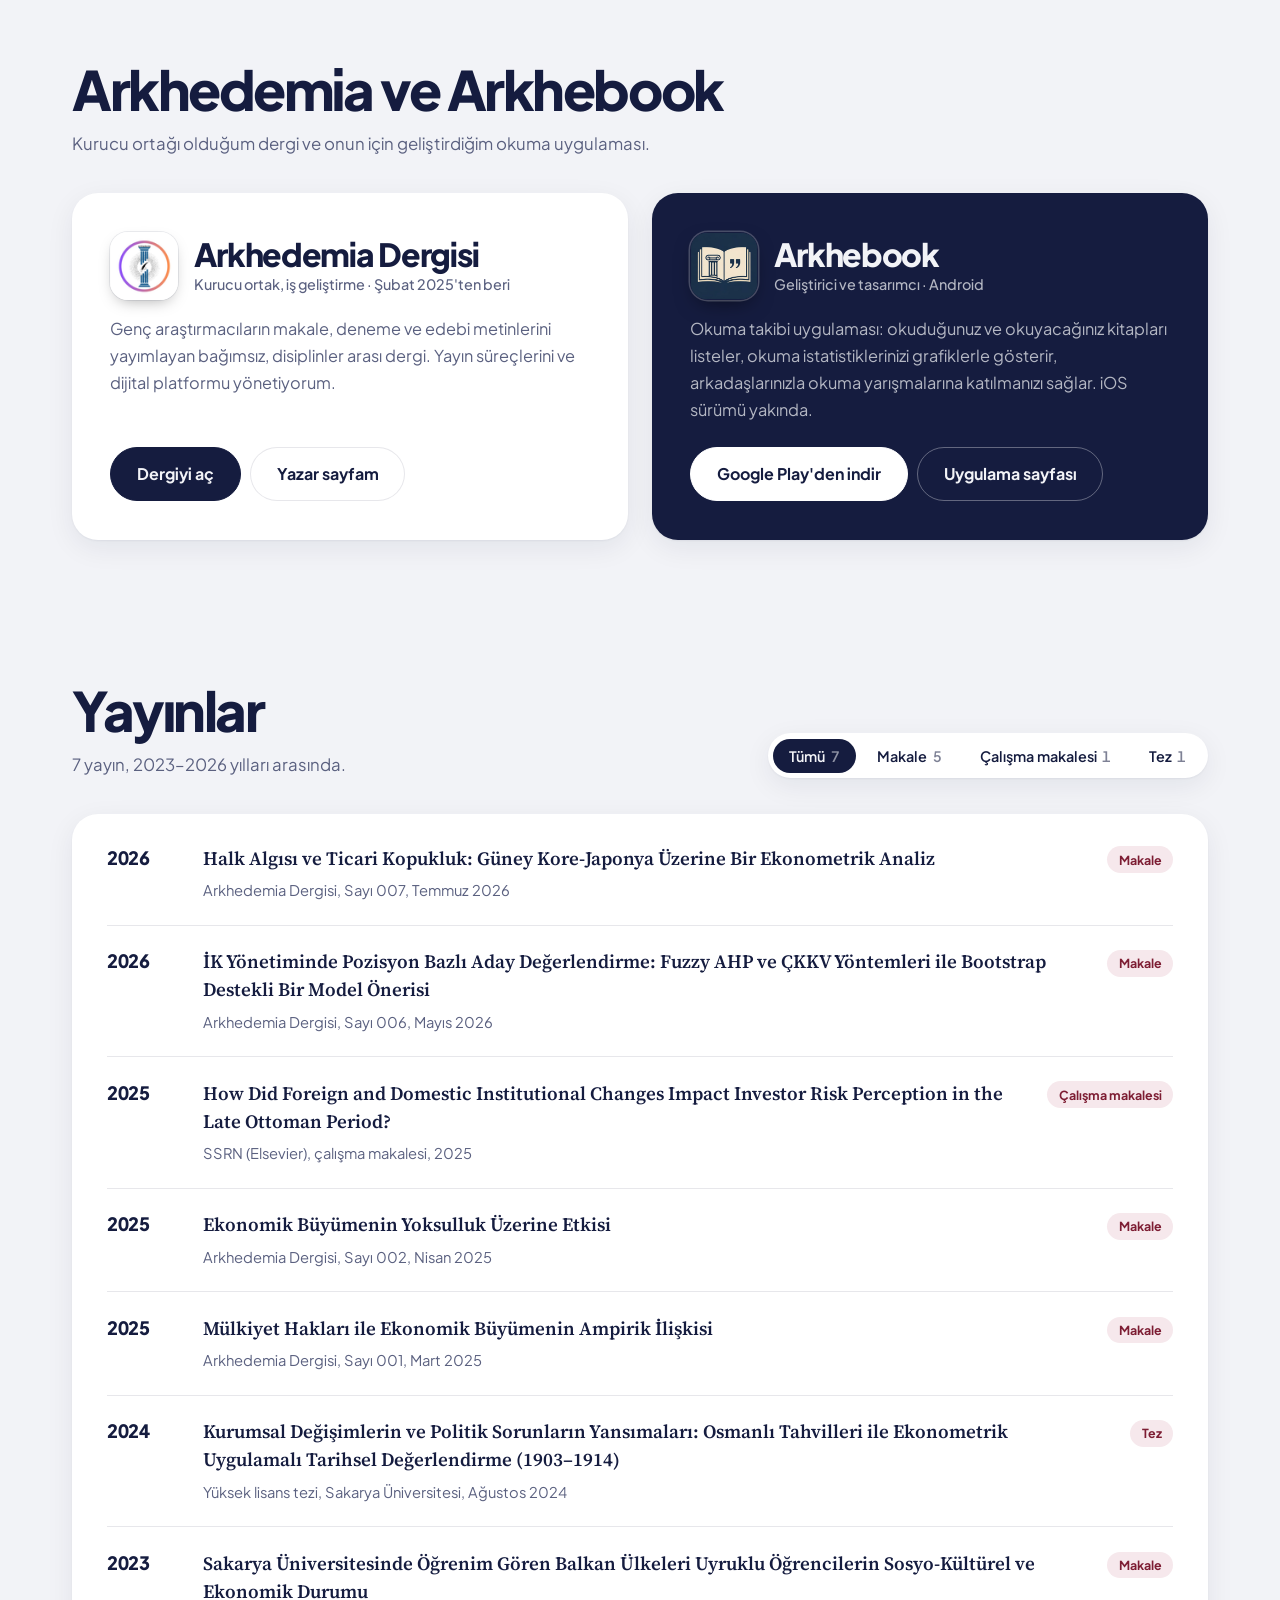
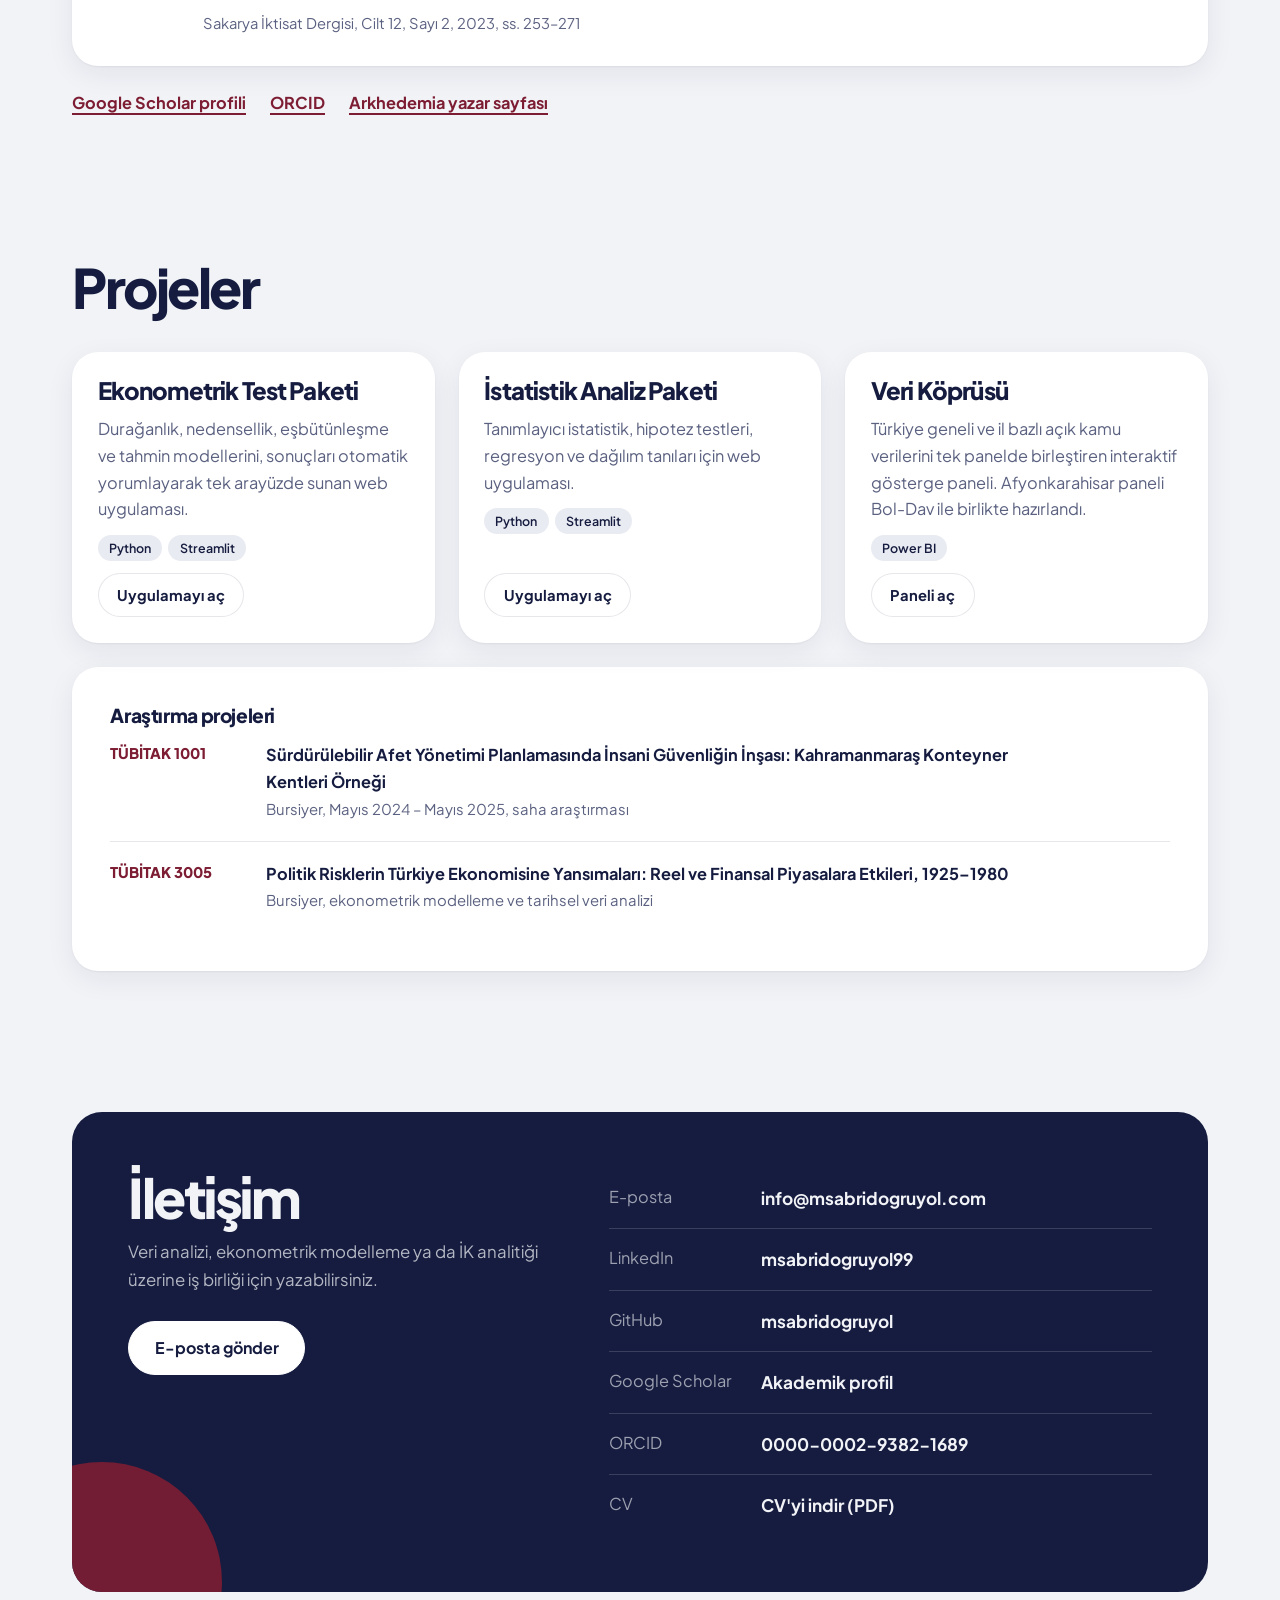
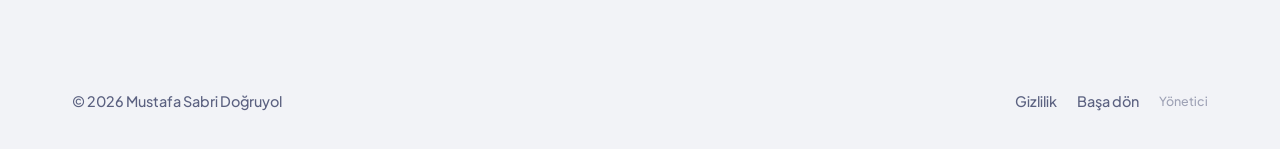
==== commit 747518f3: "Add files via upload" ====
--- a/index.html
+++ b/index.html
@@ -108,10 +108,9 @@
       <div class="plot-stage">
         <figure class="plot" aria-labelledby="plot-cap">
           <div class="plot__head" aria-hidden="true">OLS</div>
-          <svg id="plot" viewBox="0 0 560 420" role="img" aria-label="Rastgele örnek veriye uydurulmuş doğrusal regresyon grafiği"></svg>
+          <svg id="plot" viewBox="0 0 560 420" role="img" aria-label="Doğrusal regresyon grafiği"></svg>
           <figcaption id="plot-cap" class="plot__cap">
             <span class="plot__eq" id="plot-eq"></span>
-            <span class="plot__note" data-i18n="plot_note">Her yüklemede yeni bir örneklem; doğru, en küçük kareler ile tarayıcıda hesaplanır.</span>
           </figcaption>
         </figure>
       </div>
@@ -196,7 +195,6 @@
     <div class="wrap">
       <div class="sec__head">
         <h2 id="h-projects" class="h2" data-i18n="h_projects">Projeler</h2>
-        <p class="sec__sub" data-i18n="sub_projects">Herkesin kullanabileceği uygulamalar ve yer aldığım araştırma projeleri.</p>
       </div>
       <div class="projects" id="projects"></div>
       <div class="panel" style="margin-top:var(--gap)">
@@ -231,12 +229,18 @@
 <footer class="foot">
   <div class="wrap foot__in">
     <span>© <span id="year"></span> Mustafa Sabri Doğruyol</span>
-    <a href="#top" data-i18n="back_top">Başa dön</a>
+    <span class="foot__links">
+      <a href="gizlilik.html" data-i18n="privacy">Gizlilik</a>
+      <a href="#top" data-i18n="back_top">Başa dön</a>
+      <a class="foot__admin" href="admin.html" rel="nofollow" data-i18n="admin">Yönetici</a>
+    </span>
   </div>
 </footer>
 
 <noscript><p class="noscript">Bu sayfanın içeriği JavaScript ile yüklenir. Özgeçmiş için <a href="cv.pdf">cv.pdf</a> dosyasını açabilirsiniz.</p></noscript>
+<script src="assets/config.js"></script>
 <script src="data.js"></script>
 <script src="assets/site.js"></script>
+<script src="assets/tracker.js"></script>
 </body>
 </html>
--- a/assets/site.css
+++ b/assets/site.css
@@ -323,3 +323,19 @@
 @media print{
   .bar,.band,.plot-stage,.filters,.hero__actions,.areas{display:none}
 }
+
+/* ===== Rıza bandı ===== */
+.consent{position:fixed;left:50%;bottom:16px;transform:translateX(-50%);z-index:80;width:min(760px,calc(100% - 24px));display:flex;align-items:center;gap:1rem 1.25rem;background:var(--surface);color:var(--ink);border:1px solid var(--rule);border-radius:20px;padding:1rem 1rem 1rem 1.25rem;box-shadow:var(--shadow-lg);font-size:.9rem;line-height:1.5}
+.consent p{flex:1;margin:0;color:var(--ink-2)}
+.consent a{color:var(--wine-ink);font-weight:700}
+.consent__acts{display:flex;gap:.5rem;flex:none}
+.consent button{appearance:none;border:1.5px solid var(--rule);background:var(--surface);color:var(--ink);border-radius:999px;min-height:42px;padding:0 1.1rem;font:700 .9rem/1 var(--sans);cursor:pointer}
+.consent button:hover{border-color:var(--ink)}
+.consent .consent__yes{background:var(--navy);border-color:var(--navy);color:var(--on-navy)}
+.consent .consent__yes:hover{background:var(--wine);border-color:var(--wine);color:#fff}
+@media (max-width:640px){.consent{flex-direction:column;align-items:stretch}.consent__acts button{flex:1}}
+
+/* Alt bilgi bağlantıları */
+.foot__links{display:flex;gap:1.25rem;align-items:center}
+.foot__admin{font-size:.78rem;opacity:.55}
+.foot__admin:hover{opacity:1}
